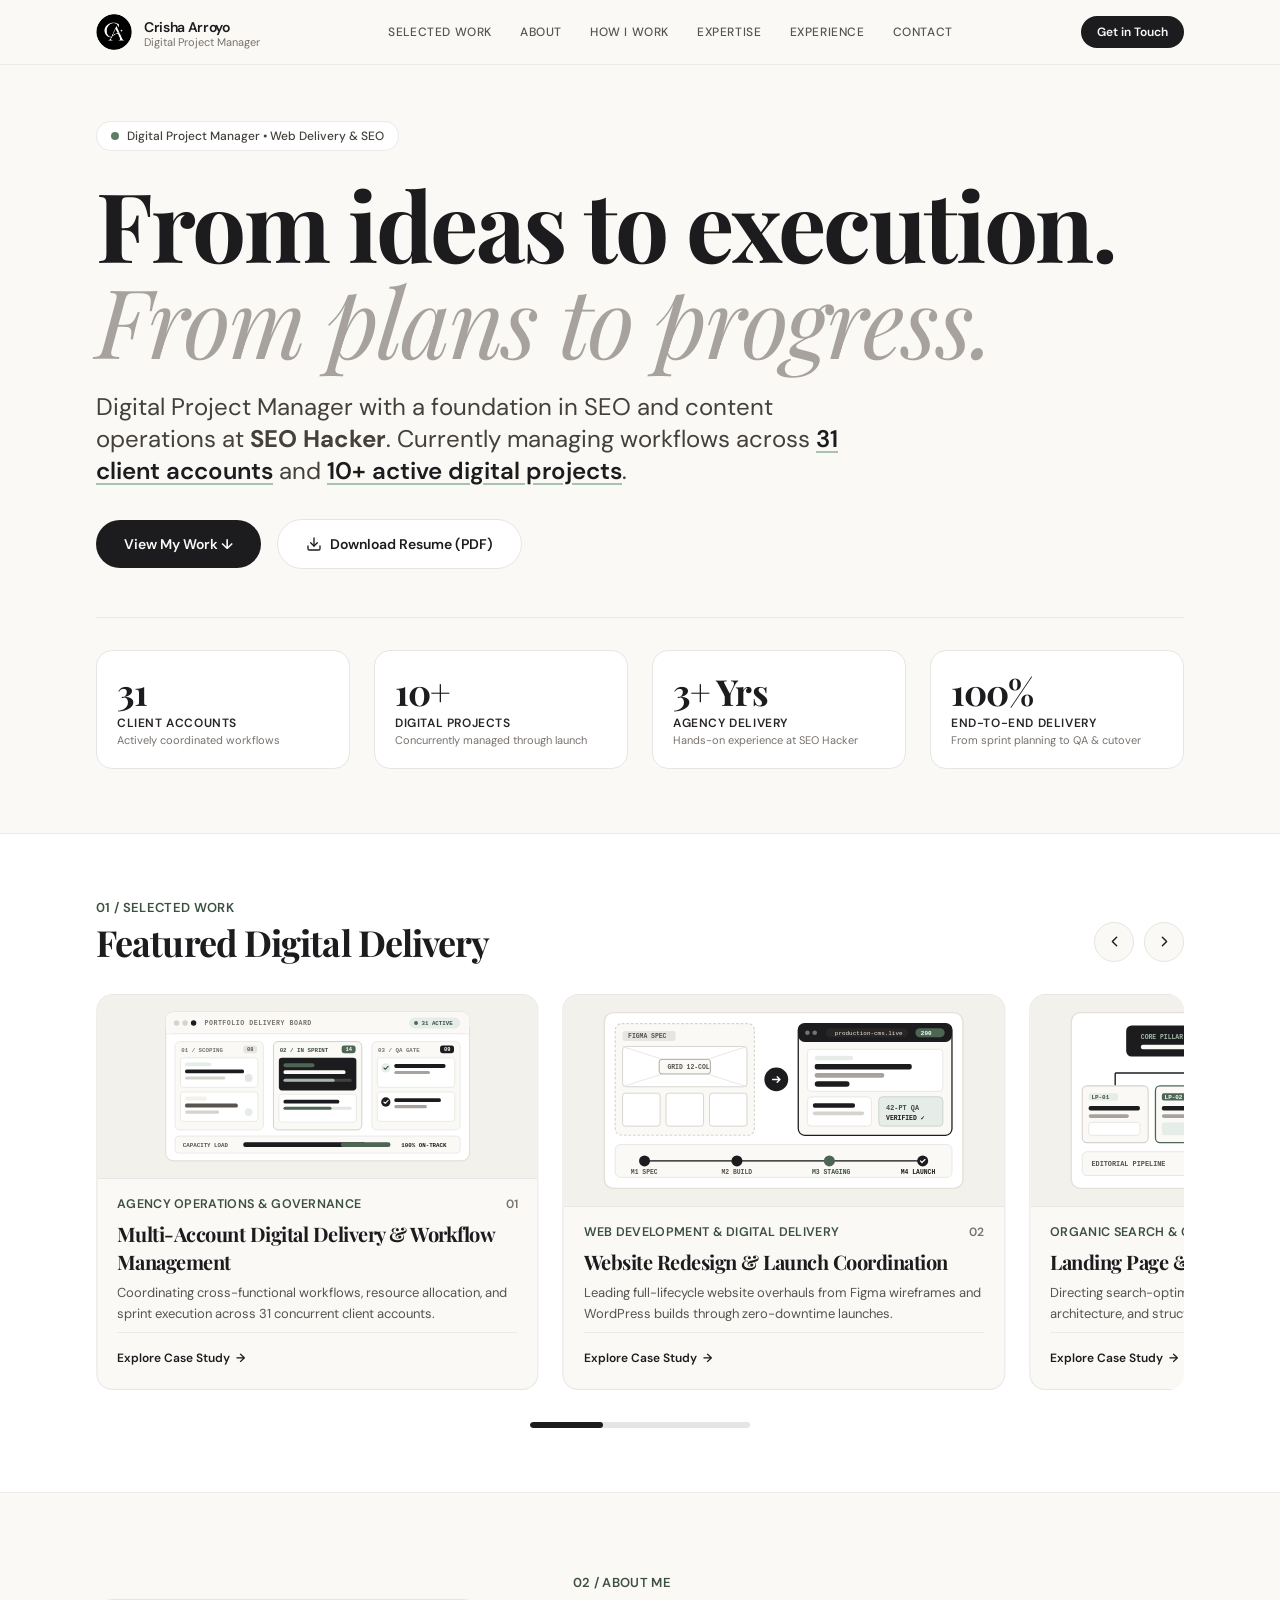
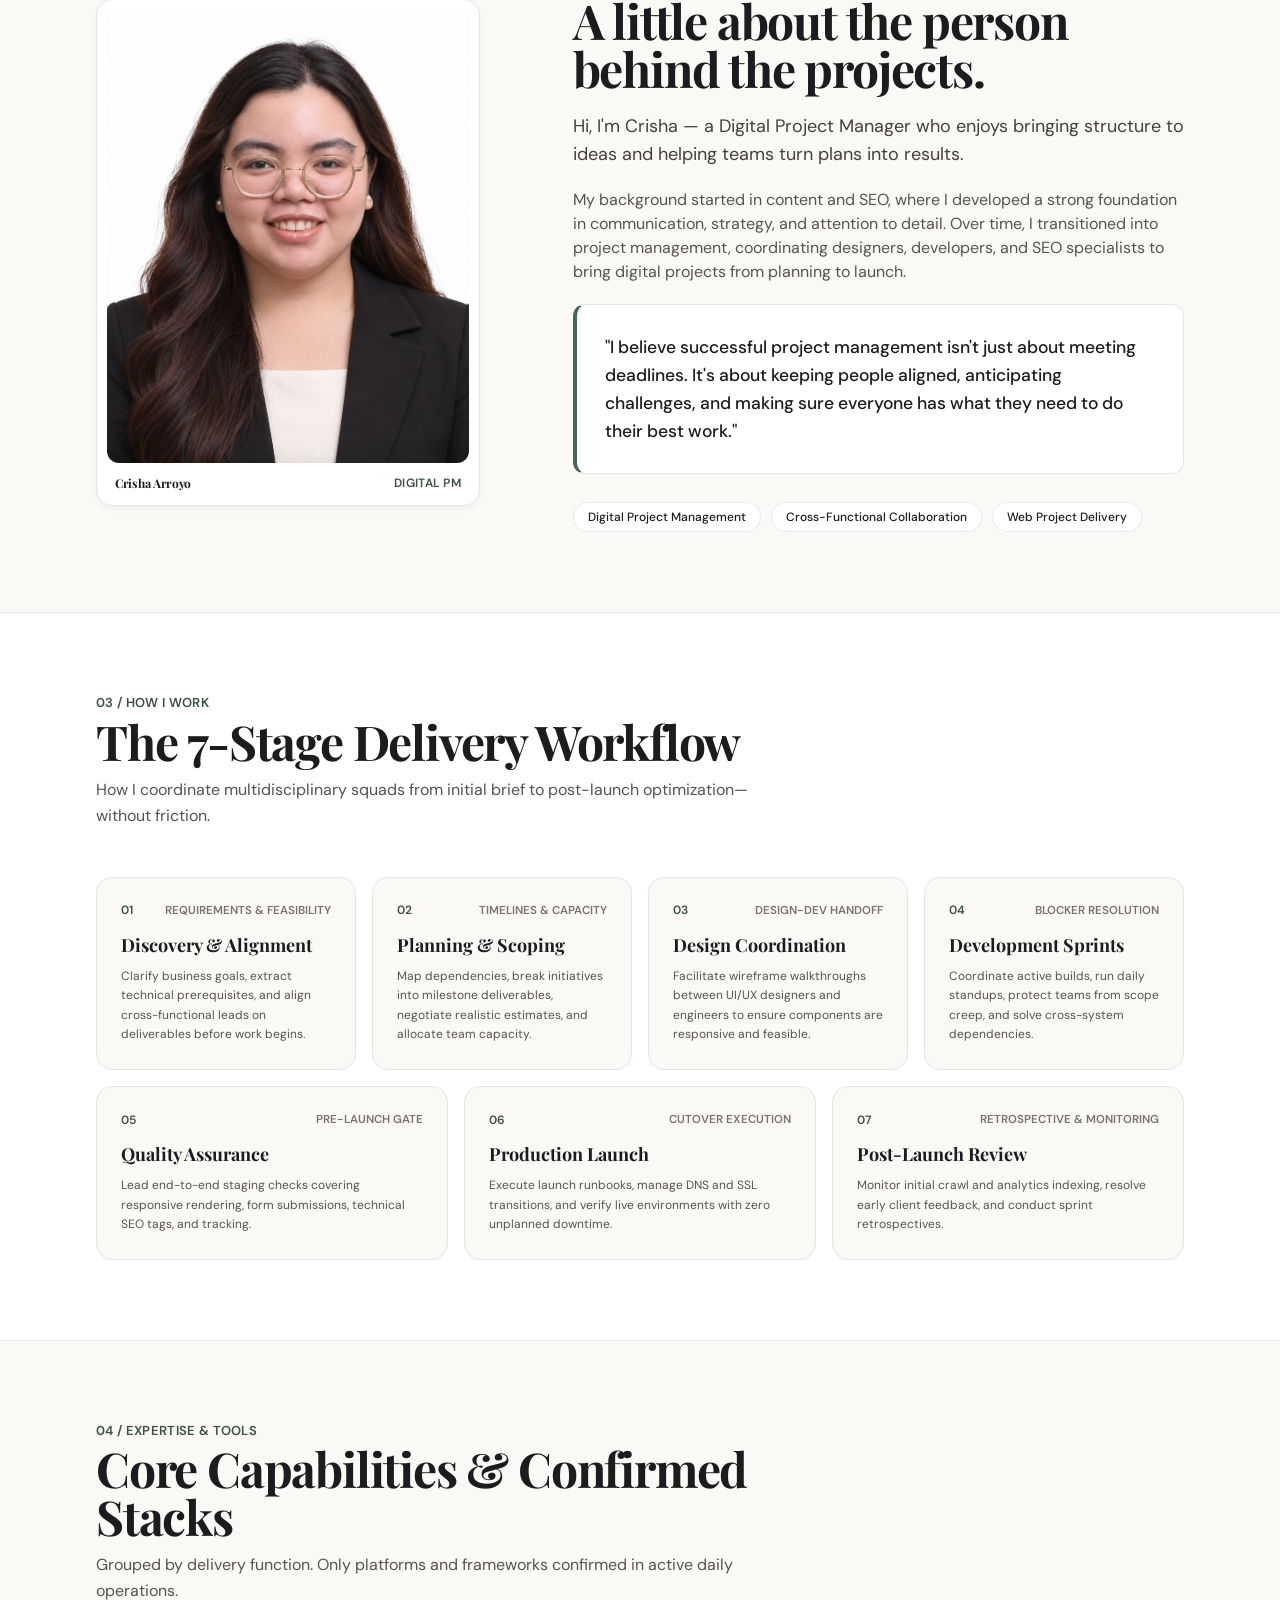
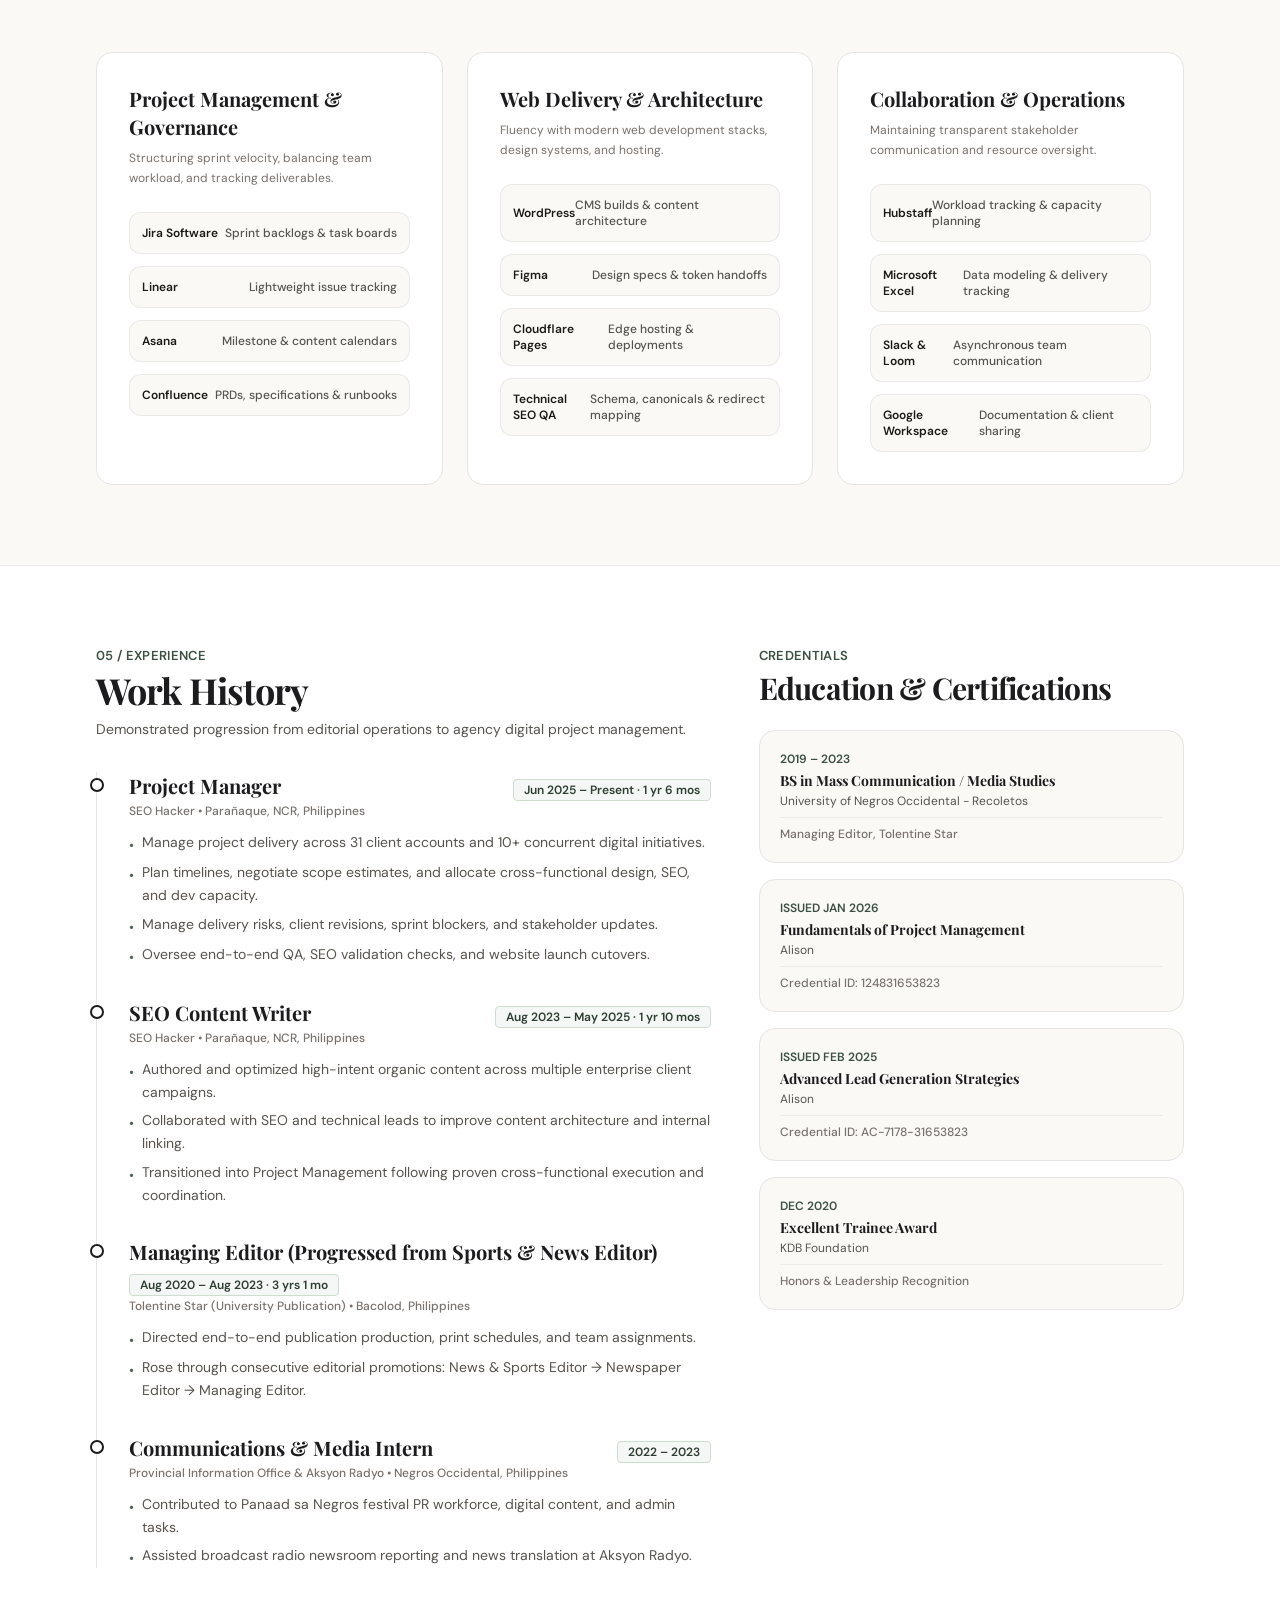
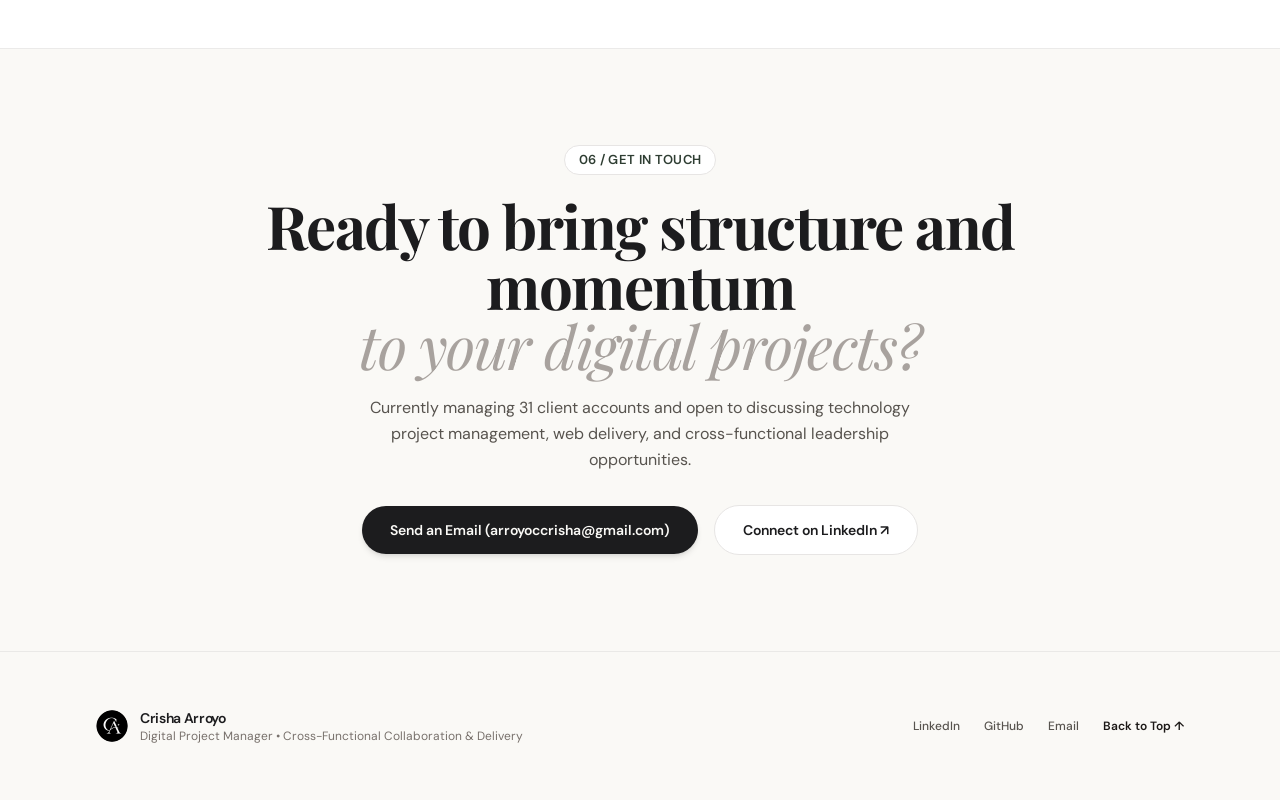
==== index.html @ 94a48ed8 "Improve typography readability in quotes, callouts, and section labels" ====
<!DOCTYPE html><html lang="en" class="scroll-smooth bg-[#FAF9F6] text-[#1C1C1E]"> <head><meta charset="UTF-8"><meta name="viewport" content="width=device-width, initial-scale=1.0"><link rel="icon" type="image/png" href="/logo.png"><title>Crisha Arroyo | Project Manager Portfolio</title><meta name="description" content="Explore Crisha Arroyo's portfolio featuring project management, digital operations, and cross-functional project delivery."><link rel="canonical" href="https://arroyocrisha.github.io/"><!-- Open Graph / Social Preview Meta --><meta property="og:type" content="website"><meta property="og:url" content="https://arroyocrisha.github.io/"><meta property="og:title" content="Crisha Arroyo | Project Manager Portfolio"><meta property="og:description" content="Project management, digital operations, and cross-functional project delivery."><meta name="image" property="og:image" content="https://arroyocrisha.github.io/og-preview.png"><meta property="og:image:secure_url" content="https://arroyocrisha.github.io/og-preview.png"><meta property="og:image:type" content="image/png"><meta property="og:image:width" content="1200"><meta property="og:image:height" content="630"><meta property="og:image:alt" content="Crisha Arroyo | Project Manager Portfolio"><meta property="og:site_name" content="Crisha Arroyo Portfolio"><meta name="author" content="Crisha Arroyo"><meta property="article:published_time" content="2026-11-19T00:00:00Z"><!-- Twitter / X Card Meta --><meta name="twitter:card" content="summary_large_image"><meta name="twitter:title" content="Crisha Arroyo | Project Manager Portfolio"><meta name="twitter:description" content="Project management, digital operations, and cross-functional project delivery."><meta name="twitter:image" content="https://arroyocrisha.github.io/og-preview.png"><!-- Google Fonts: Playfair Display + DM Sans --><link rel="preconnect" href="https://fonts.googleapis.com"><link rel="preconnect" href="https://fonts.gstatic.com" crossorigin><link href="https://fonts.googleapis.com/css2?family=DM+Sans:ital,opsz,wght@0,9..40,100..1000;1,9..40,100..1000&family=Playfair+Display:ital,wght@0,400..900;1,400..900&display=swap" rel="stylesheet"><!-- Schema.org JSON-LD --><script type="application/ld+json">{"@context":"https://schema.org","@type":"Person","name":"Crisha Arroyo","jobTitle":"Digital Project Manager","url":"https://arroyocrisha.github.io/","image":"https://arroyocrisha.github.io/og-preview.png","description":"Explore Crisha Arroyo's portfolio featuring project management, digital operations, and cross-functional project delivery.","knowsAbout":["Project Management","Digital Delivery","Web Development","Cross-Functional Collaboration","Technical Coordination","Agile & Scrum Methodology","Stakeholder Management"]}</script><link rel="stylesheet" href="/_astro/index.BNgCrXSQ.css"></head> <body class="min-h-screen flex flex-col font-sans bg-[#FAF9F6] text-[#1C1C1E] antialiased selection:bg-stone-900 selection:text-[#FAF9F6]"> <!-- Minimalist Navigation Bar --> <header class="sticky top-0 z-50 bg-[#FAF9F6]/90 backdrop-blur-md border-b border-stone-200/80 transition-all duration-300"> <div class="max-w-6xl mx-auto px-6 sm:px-8 h-16 flex items-center justify-between"> <a href="https://arroyo-crisha-portfolio.pages.dev/" class="group flex items-center gap-3"> <img src="/logo.png" alt="Crisha Arroyo" class="h-9 w-9 object-contain rounded-full group-hover:scale-105 transition-transform duration-200"> <div class="flex flex-col"> <span class="text-sm font-semibold tracking-tight text-[#1C1C1E] group-hover:text-stone-600 transition-colors">
Crisha Arroyo
</span> <span class="text-[11px] text-stone-500 font-normal leading-none">
Digital Project Manager
</span> </div> </a> <nav class="hidden md:flex items-center gap-7 text-xs font-medium uppercase tracking-wider text-stone-600"> <a href="/#work" class="hover:text-[#1C1C1E] transition-colors">Selected Work</a> <a href="/#about" class="hover:text-[#1C1C1E] transition-colors">About</a> <a href="/#process" class="hover:text-[#1C1C1E] transition-colors">How I Work</a> <a href="/#expertise" class="hover:text-[#1C1C1E] transition-colors">Expertise</a> <a href="/#experience" class="hover:text-[#1C1C1E] transition-colors">Experience</a> <a href="/#contact" class="hover:text-[#1C1C1E] transition-colors">Contact</a> </nav> <div> <a href="https://mail.google.com/mail/?view=cm&fs=1&to=arroyoccrisha@gmail.com&su=Project%20Management%20Inquiry" data-email-prompt class="inline-flex items-center text-xs font-semibold px-4 py-2 rounded-full bg-[#1C1C1E] text-[#FAF9F6] hover:bg-stone-800 hover:-translate-y-0.5 active:translate-y-0 transition-all duration-200 shadow-xs cursor-pointer">
Get in Touch
</a> </div> </div> </header> <!-- Main Content Slot --> <main class="flex-grow">   <section id="top" class="pt-8 sm:pt-14 pb-12 sm:pb-16 border-b border-stone-200/80 bg-canvas"> <div class="max-w-6xl mx-auto px-6 sm:px-8"> <!-- Status Badge with Sage Accent --> <div class="inline-flex items-center gap-2 px-3.5 py-1.5 rounded-full bg-white border border-stone-200/80 shadow-2xs text-stone-700 text-xs font-medium mb-6"> <span class="w-2 h-2 rounded-full bg-sage-500 animate-pulse"></span>
Digital Project Manager • Web Delivery & SEO
</div> <!-- Preserved Editorial Headline (Playfair Display) --> <div> <h1 class="font-serif text-4xl sm:text-6xl md:text-7xl lg:text-8xl font-bold text-[#1C1C1E] tracking-tight leading-[1.06]">
From ideas to execution.<br> <span class="text-stone-400 italic font-normal">From plans to progress.</span> </h1> </div> <!-- Streamlined Supporting Statement (No Repetition) --> <p class="mt-6 text-lg sm:text-2xl text-stone-700 max-w-3xl font-normal leading-relaxed">
Digital Project Manager with a foundation in SEO and content operations at <strong>SEO Hacker</strong>. Currently managing workflows across <span class="text-[#1C1C1E] font-semibold underline decoration-sage-300 underline-offset-4">31 client accounts</span> and <span class="text-[#1C1C1E] font-semibold underline decoration-sage-300 underline-offset-4">10+ active digital projects</span>.
</p> <!-- Two Required CTAs --> <div class="mt-8 flex flex-wrap items-center gap-4"> <a href="#work" class="inline-flex items-center gap-2 px-7 py-3.5 rounded-full bg-[#1C1C1E] text-[#FAF9F6] font-semibold text-sm hover:bg-stone-800 hover:-translate-y-0.5 active:translate-y-0 transition-all duration-200 shadow-xs">
View My Work ↓
</a> <a href="/Crisha_Arroyo_Resume.pdf" download="Crisha_Arroyo_Resume.pdf" class="inline-flex items-center gap-2 px-7 py-3.5 rounded-full bg-white text-[#1C1C1E] border border-stone-200 font-semibold text-sm hover:bg-stone-50 hover:border-stone-300 hover:-translate-y-0.5 active:translate-y-0 transition-all duration-200 shadow-xs"> <svg xmlns="http://www.w3.org/2000/svg" width="16" height="16" viewBox="0 0 24 24" fill="none" stroke="currentColor" stroke-width="2" stroke-linecap="round" stroke-linejoin="round" aria-hidden="true" class="w-4 h-4 shrink-0"> <path d="M21 15v4a2 2 0 0 1-2 2H5a2 2 0 0 1-2-2v-4"></path> <polyline points="7 10 12 15 17 10"></polyline> <line x1="12" y1="15" x2="12" y2="3"></line> </svg> <span>Download Resume (PDF)</span> </a> </div> <!-- Quick Metrics Strip --> <div id="hero-metrics-strip" class="mt-12 pt-8 border-t border-stone-200/80 grid grid-cols-2 md:grid-cols-4 gap-4 sm:gap-6"> <div class="p-5 rounded-2xl bg-white border border-stone-200 shadow-2xs hover:border-stone-300 hover:shadow-xs transition-all duration-200"> <div class="font-serif text-3xl sm:text-4xl font-bold text-[#1C1C1E] tracking-tight tabular-nums" aria-label="31 Client Accounts"> <span class="sr-only">31</span> <span aria-hidden="true" class="inline-grid tabular-nums"> <span class="invisible col-start-1 row-start-1 select-none pointer-events-none">31</span> <span class="col-start-1 row-start-1" data-countup-card data-target="31" data-stagger="0"><span data-countup-num>31</span></span> </span> </div> <div class="text-xs font-semibold text-stone-800 mt-1 uppercase tracking-wider">Client Accounts</div> <div class="text-[11px] text-stone-500 mt-0.5 leading-snug">Actively coordinated workflows</div> </div><div class="p-5 rounded-2xl bg-white border border-stone-200 shadow-2xs hover:border-stone-300 hover:shadow-xs transition-all duration-200"> <div class="font-serif text-3xl sm:text-4xl font-bold text-[#1C1C1E] tracking-tight tabular-nums" aria-label="10+ Digital Projects"> <span class="sr-only">10+</span> <span aria-hidden="true" class="inline-grid tabular-nums"> <span class="invisible col-start-1 row-start-1 select-none pointer-events-none">10+</span> <span class="col-start-1 row-start-1" data-countup-card data-target="10" data-stagger="120"><span data-countup-num>10</span>+</span> </span> </div> <div class="text-xs font-semibold text-stone-800 mt-1 uppercase tracking-wider">Digital Projects</div> <div class="text-[11px] text-stone-500 mt-0.5 leading-snug">Concurrently managed through launch</div> </div><div class="p-5 rounded-2xl bg-white border border-stone-200 shadow-2xs hover:border-stone-300 hover:shadow-xs transition-all duration-200"> <div class="font-serif text-3xl sm:text-4xl font-bold text-[#1C1C1E] tracking-tight tabular-nums" aria-label="3+ Yrs Agency Delivery"> <span class="sr-only">3+ Yrs</span> <span aria-hidden="true" class="inline-grid tabular-nums"> <span class="invisible col-start-1 row-start-1 select-none pointer-events-none">3+ Yrs</span> <span class="col-start-1 row-start-1" data-countup-card data-target="3" data-stagger="240"><span data-countup-num>3</span>+ Yrs</span> </span> </div> <div class="text-xs font-semibold text-stone-800 mt-1 uppercase tracking-wider">Agency Delivery</div> <div class="text-[11px] text-stone-500 mt-0.5 leading-snug">Hands-on experience at SEO Hacker</div> </div><div class="p-5 rounded-2xl bg-white border border-stone-200 shadow-2xs hover:border-stone-300 hover:shadow-xs transition-all duration-200"> <div class="font-serif text-3xl sm:text-4xl font-bold text-[#1C1C1E] tracking-tight tabular-nums" aria-label="100% End-to-End Delivery"> <span class="sr-only">100%</span> <span aria-hidden="true" class="inline-grid tabular-nums"> <span class="invisible col-start-1 row-start-1 select-none pointer-events-none">100%</span> <span class="col-start-1 row-start-1" data-countup-card data-target="100" data-stagger="360"><span data-countup-num>100</span>%</span> </span> </div> <div class="text-xs font-semibold text-stone-800 mt-1 uppercase tracking-wider">End-to-End Delivery</div> <div class="text-[11px] text-stone-500 mt-0.5 leading-snug">From sprint planning to QA &amp; cutover</div> </div> </div> </div> </section>  <section id="work" class="py-12 sm:py-16 border-b border-stone-200/80 bg-white overflow-x-hidden"> <div class="max-w-6xl mx-auto px-6 sm:px-8"> <!-- Compact Section Header + Desktop Infinite Carousel Arrow Controls --> <div class="flex flex-col lg:flex-row lg:items-end justify-between gap-4 mb-8"> <div> <p class="font-sans text-[12.5px] sm:text-[13px] uppercase tracking-wide text-sage-700 font-semibold">01 / SELECTED WORK</p> <h2 class="font-serif text-3xl sm:text-4xl font-bold text-[#1C1C1E] tracking-tight mt-1">
Featured Digital Delivery
</h2> </div> <!-- Elegant Previous / Next Controls (Desktop 1024px+ Only, Infinite Loop) --> <div class="hidden lg:flex items-center gap-2.5 shrink-0" aria-label="Selected Work Carousel Controls"> <button type="button" id="work-carousel-prev" aria-label="Previous project" class="w-10 h-10 rounded-full bg-[#FAF9F6] border border-stone-200 text-[#1C1C1E] flex items-center justify-center hover:bg-[#1C1C1E] hover:text-[#FAF9F6] hover:border-[#1C1C1E] active:scale-95 transition-all duration-200 focus-visible:outline-2 focus-visible:outline-offset-2 focus-visible:outline-[#1C1C1E] shadow-2xs cursor-pointer"> <svg xmlns="http://www.w3.org/2000/svg" width="17" height="17" viewBox="0 0 24 24" fill="none" stroke="currentColor" stroke-width="2" stroke-linecap="round" stroke-linejoin="round" aria-hidden="true"> <path d="m15 18-6-6 6-6"></path> </svg> </button> <button type="button" id="work-carousel-next" aria-label="Next project" class="w-10 h-10 rounded-full bg-[#FAF9F6] border border-stone-200 text-[#1C1C1E] flex items-center justify-center hover:bg-[#1C1C1E] hover:text-[#FAF9F6] hover:border-[#1C1C1E] active:scale-95 transition-all duration-200 focus-visible:outline-2 focus-visible:outline-offset-2 focus-visible:outline-[#1C1C1E] shadow-2xs cursor-pointer"> <svg xmlns="http://www.w3.org/2000/svg" width="17" height="17" viewBox="0 0 24 24" fill="none" stroke="currentColor" stroke-width="2" stroke-linecap="round" stroke-linejoin="round" aria-hidden="true"> <path d="m9 18 6-6-6-6"></path> </svg> </button> </div> </div> <!-- Carousel Viewport:
           - Desktop (1024px+): Overflow-hidden viewport containing infinite horizontal track (~2.35 cards visible)
           - Tablet (640px–1023px): 2-column responsive CSS Grid
           - Mobile (<640px): 1-column vertical stack --> <div id="work-carousel-viewport" role="region" aria-label="Selected Work Projects Carousel" tabindex="0" class="lg:overflow-hidden rounded-2xl focus-visible:outline-2 focus-visible:outline-offset-4 focus-visible:outline-stone-400"> <div id="work-carousel-track" class="grid grid-cols-1 sm:grid-cols-2 gap-6 lg:flex lg:gap-6 items-stretch lg:cursor-grab lg:active:cursor-grabbing lg:select-none will-change-transform"> <article data-work-card data-card-index="0" data-project-title="Multi-Account Digital Delivery &#38; Workflow Management" class="h-full lg:h-[396px] flex flex-col justify-between rounded-2xl bg-[#FAF9F6] border border-stone-200/90 shadow-2xs hover:shadow-lg hover:border-stone-300 transition-shadow duration-300 group overflow-hidden lg:shrink-0"> <!-- Graphic Compartment (~58% of card area: 230px tall on desktop) --> <a href="/work/multi-account-delivery" tabindex="-1" aria-hidden="true" class="block relative h-[215px] lg:h-[230px] w-full bg-[#F3F1EC] border-b border-stone-200/80 overflow-hidden p-3.5 flex items-center justify-center"> <div class="w-full h-full group-hover:scale-[1.03] group-hover:-translate-y-0.5 transition-transform duration-500 ease-out flex items-center justify-center"> <svg viewBox="0 0 400 200" class="w-full h-full" fill="none" xmlns="http://www.w3.org/2000/svg" role="img" aria-label="Multi-account workflow board illustration"> <!-- Outer App Window Frame --> <rect x="4" y="4" width="392" height="192" rx="10" fill="#FFFFFF" stroke="#E2E0D8" stroke-width="1.5"></rect> <!-- Window Top Bar --> <rect x="4" y="4" width="392" height="28" rx="10" fill="#FAF9F6"></rect> <line x1="4" y1="32" x2="396" y2="32" stroke="#E7E5E4" stroke-width="1"></line> <circle cx="18" cy="18" r="3.5" fill="#D6D3CD"></circle> <circle cx="29" cy="18" r="3.5" fill="#D6D3CD"></circle> <circle cx="40" cy="18" r="3.5" fill="#1C1C1E"></circle> <text x="54" y="21" fill="#78716C" font-family="monospace" font-size="8.5" font-weight="600" letter-spacing="0.08em">PORTFOLIO DELIVERY BOARD</text> <rect x="318" y="11" width="66" height="14" rx="7" fill="#E6EDE8"></rect> <circle cx="327" cy="18" r="2.5" fill="#4D6654"></circle> <text x="334" y="21" fill="#3B4F41" font-family="monospace" font-size="7.5" font-weight="700">31 ACTIVE</text> <!-- Column 1: Triage & Scoping --> <rect x="16" y="42" width="114" height="114" rx="6" fill="#FAF9F6" stroke="#E7E5E4" stroke-width="1"></rect> <text x="24" y="55" fill="#78716C" font-family="monospace" font-size="7.5" font-weight="700">01 / SCOPING</text> <rect x="104" y="47" width="18" height="10" rx="3" fill="#E7E5E4"></rect> <text x="109" y="54.5" fill="#57534E" font-family="monospace" font-size="7" font-weight="700">08</text> <rect x="23" y="63" width="100" height="38" rx="4" fill="#FFFFFF" stroke="#E5E4DF" stroke-width="1"></rect> <rect x="29" y="69" width="34" height="5" rx="2.5" fill="#E6EDE8"></rect> <rect x="29" y="78" width="76" height="5" rx="2" fill="#1C1C1E"></rect> <rect x="29" y="87" width="52" height="4" rx="2" fill="#D6D3CD"></rect> <circle cx="111" cy="89" r="5" fill="#E7E5E4"></circle> <rect x="23" y="107" width="100" height="38" rx="4" fill="#FFFFFF" stroke="#E5E4DF" stroke-width="1"></rect> <rect x="29" y="113" width="28" height="5" rx="2.5" fill="#F3F1EC"></rect> <rect x="29" y="122" width="68" height="5" rx="2" fill="#57534E"></rect> <rect x="29" y="131" width="44" height="4" rx="2" fill="#D6D3CD"></rect> <circle cx="111" cy="133" r="5" fill="#E6EDE8"></circle> <!-- Column 2: Active Sprints (Highlighted Charcoal/Sage) --> <rect x="143" y="42" width="114" height="114" rx="6" fill="#FAF9F6" stroke="#C7D3CA" stroke-width="1.2"></rect> <text x="151" y="55" fill="#3B4F41" font-family="monospace" font-size="7.5" font-weight="700">02 / IN SPRINT</text> <rect x="231" y="47" width="18" height="10" rx="3" fill="#4D6654"></rect> <text x="236" y="54.5" fill="#FFFFFF" font-family="monospace" font-size="7" font-weight="700">14</text> <rect x="150" y="63" width="100" height="42" rx="4" fill="#1C1C1E"></rect> <rect x="156" y="70" width="40" height="5" rx="2.5" fill="#4D6654"></rect> <rect x="156" y="79" width="80" height="5" rx="2" fill="#FAF9F6"></rect> <rect x="156" y="90" width="88" height="4" rx="2" fill="#44403C"></rect> <rect x="156" y="90" width="66" height="4" rx="2" fill="#A3B8A8"></rect> <rect x="150" y="110" width="100" height="36" rx="4" fill="#FFFFFF" stroke="#E5E4DF" stroke-width="1"></rect> <rect x="156" y="117" width="72" height="5" rx="2" fill="#1C1C1E"></rect> <rect x="156" y="126" width="88" height="4" rx="2" fill="#E7E5E4"></rect> <rect x="156" y="126" width="62" height="4" rx="2" fill="#4D6654"></rect> <!-- Column 3: QA & Delivery Gate --> <rect x="270" y="42" width="114" height="114" rx="6" fill="#FAF9F6" stroke="#E7E5E4" stroke-width="1"></rect> <text x="278" y="55" fill="#78716C" font-family="monospace" font-size="7.5" font-weight="700">03 / QA GATE</text> <rect x="358" y="47" width="18" height="10" rx="3" fill="#1C1C1E"></rect> <text x="363" y="54.5" fill="#FFFFFF" font-family="monospace" font-size="7" font-weight="700">09</text> <rect x="277" y="63" width="100" height="38" rx="4" fill="#FFFFFF" stroke="#E5E4DF" stroke-width="1"></rect> <circle cx="288" cy="76" r="6" fill="#E6EDE8"></circle> <path d="M285.5 76L287.3 77.8L291 74" stroke="#3B4F41" stroke-width="1.4" stroke-linecap="round" stroke-linejoin="round"></path> <rect x="299" y="71" width="66" height="5" rx="2" fill="#1C1C1E"></rect> <rect x="299" y="80" width="46" height="4" rx="2" fill="#A8A29E"></rect> <rect x="277" y="107" width="100" height="38" rx="4" fill="#FFFFFF" stroke="#E5E4DF" stroke-width="1"></rect> <circle cx="288" cy="120" r="6" fill="#1C1C1E"></circle> <path d="M285.5 120L287.3 121.8L291 118" stroke="#FAF9F6" stroke-width="1.4" stroke-linecap="round" stroke-linejoin="round"></path> <rect x="299" y="115" width="60" height="5" rx="2" fill="#1C1C1E"></rect> <rect x="299" y="124" width="42" height="4" rx="2" fill="#A8A29E"></rect> <!-- Bottom Resource Allocation Strip --> <rect x="16" y="164" width="368" height="22" rx="5" fill="#FAF9F6" stroke="#E7E5E4" stroke-width="1"></rect> <text x="26" y="178" fill="#57534E" font-family="monospace" font-size="7.5" font-weight="700">CAPACITY LOAD</text> <rect x="104" y="172" width="190" height="6" rx="3" fill="#E7E5E4"></rect> <rect x="104" y="172" width="158" height="6" rx="3" fill="#1C1C1E"></rect> <rect x="230" y="172" width="64" height="6" rx="3" fill="#4D6654"></rect> <text x="308" y="178" fill="#1C1C1E" font-family="monospace" font-size="7.5" font-weight="700">100% ON-TRACK</text> </svg>   </div> </a> <!-- Compact Text Compartment (~42% of card area) --> <div class="p-5 pt-4 flex flex-col justify-between flex-grow"> <div class="space-y-1.5"> <!-- a. Project Category --> <div class="flex items-center justify-between gap-2"> <span class="font-sans text-[12px] sm:text-[12.5px] uppercase tracking-wide text-sage-700 font-semibold"> Agency Operations &amp; Governance </span> <span class="font-sans text-[12px] text-stone-500 font-semibold"> 01 </span> </div> <!-- b. Project Title --> <h3 class="font-serif text-lg sm:text-xl font-bold text-[#1C1C1E] group-hover:text-sage-700 transition-colors tracking-tight leading-snug line-clamp-2"> <a href="/work/multi-account-delivery" class="focus-visible:outline-none"> Multi-Account Digital Delivery &amp; Workflow Management </a> </h3> <!-- c. One Short Descriptive Sentence (13 words) --> <p class="text-stone-600 text-xs sm:text-[13px] leading-relaxed line-clamp-2"> Coordinating cross-functional workflows, resource allocation, and sprint execution across 31 concurrent client accounts. </p> </div> <!-- d. Explore Case Study Link with Arrow Icon --> <div class="pt-3 mt-2 border-t border-stone-200/70"> <a href="/work/multi-account-delivery" class="inline-flex items-center gap-1.5 text-xs font-semibold text-[#1C1C1E] group-hover:text-sage-700 transition-colors"> <span>Explore Case Study</span> <span class="inline-block group-hover:translate-x-1 transition-transform duration-300" aria-hidden="true">→</span> </a> </div> </div> </article><article data-work-card data-card-index="1" data-project-title="Website Redesign &#38; Launch Coordination" class="h-full lg:h-[396px] flex flex-col justify-between rounded-2xl bg-[#FAF9F6] border border-stone-200/90 shadow-2xs hover:shadow-lg hover:border-stone-300 transition-shadow duration-300 group overflow-hidden lg:shrink-0"> <!-- Graphic Compartment (~58% of card area: 230px tall on desktop) --> <a href="/work/website-redesign-launch" tabindex="-1" aria-hidden="true" class="block relative h-[215px] lg:h-[230px] w-full bg-[#F3F1EC] border-b border-stone-200/80 overflow-hidden p-3.5 flex items-center justify-center"> <div class="w-full h-full group-hover:scale-[1.03] group-hover:-translate-y-0.5 transition-transform duration-500 ease-out flex items-center justify-center">  <svg viewBox="0 0 400 200" class="w-full h-full" fill="none" xmlns="http://www.w3.org/2000/svg" role="img" aria-label="Website redesign wireframe to production launch illustration"> <!-- Background Canvas Card --> <rect x="4" y="4" width="392" height="192" rx="10" fill="#FFFFFF" stroke="#E2E0D8" stroke-width="1.5"></rect> <!-- Left Panel: Figma Wireframe Spec Blueprint --> <rect x="16" y="16" width="152" height="122" rx="7" fill="#FAF9F6" stroke="#D6D3CD" stroke-width="1.2" stroke-dasharray="3 2"></rect> <rect x="24" y="24" width="58" height="11" rx="3" fill="#E7E5E4"></rect> <text x="30" y="32" fill="#57534E" font-family="monospace" font-size="7" font-weight="700">FIGMA SPEC</text> <!-- Wireframe Hero Box --> <rect x="24" y="41" width="136" height="44" rx="4" fill="#FFFFFF" stroke="#D6D3CD" stroke-width="1"></rect> <line x1="24" y1="41" x2="160" y2="85" stroke="#E7E5E4" stroke-width="1"></line> <line x1="160" y1="41" x2="24" y2="85" stroke="#E7E5E4" stroke-width="1"></line> <rect x="64" y="55" width="56" height="16" rx="3" fill="#FAF9F6" stroke="#A8A29E" stroke-width="1"></rect> <text x="73" y="65.5" fill="#57534E" font-family="monospace" font-size="7" font-weight="700">GRID 12-COL</text> <!-- Wireframe 3-Col Cards --> <rect x="24" y="92" width="41" height="36" rx="3" fill="#FFFFFF" stroke="#D6D3CD" stroke-width="1"></rect> <rect x="71.5" y="92" width="41" height="36" rx="3" fill="#FFFFFF" stroke="#D6D3CD" stroke-width="1"></rect> <rect x="119" y="92" width="41" height="36" rx="3" fill="#FFFFFF" stroke="#D6D3CD" stroke-width="1"></rect> <!-- Center Handoff Connector Bridge --> <circle cx="192" cy="77" r="13" fill="#1C1C1E"></circle> <path d="M188 77H196M196 77L193 74M196 77L193 80" stroke="#FAF9F6" stroke-width="1.5" stroke-linecap="round" stroke-linejoin="round"></path> <!-- Right Panel: Production WordPress Browser Build --> <rect x="216" y="16" width="168" height="122" rx="7" fill="#FAF9F6" stroke="#1C1C1E" stroke-width="1.4"></rect> <rect x="216" y="16" width="168" height="20" rx="7" fill="#1C1C1E"></rect> <circle cx="226" cy="26" r="2.5" fill="#78716C"></circle> <circle cx="234" cy="26" r="2.5" fill="#78716C"></circle> <rect x="246" y="21" width="90" height="10" rx="5" fill="#292524"></rect> <text x="256" y="28.5" fill="#E7E5E4" font-family="monospace" font-size="6.5">production-cms.live</text> <rect x="344" y="21" width="32" height="10" rx="5" fill="#4D6654"></rect> <text x="350" y="28.5" fill="#FFFFFF" font-family="monospace" font-size="6.5" font-weight="700">200</text> <!-- Live Production Content Inside Mockup --> <rect x="226" y="44" width="148" height="46" rx="4" fill="#FFFFFF" stroke="#E7E5E4" stroke-width="1"></rect> <rect x="234" y="51" width="42" height="5" rx="2.5" fill="#E6EDE8"></rect> <rect x="234" y="60" width="106" height="6" rx="2" fill="#1C1C1E"></rect> <rect x="234" y="70" width="76" height="5" rx="2" fill="#A8A29E"></rect> <rect x="234" y="79" width="38" height="6" rx="3" fill="#1C1C1E"></rect> <rect x="226" y="96" width="70" height="32" rx="4" fill="#FFFFFF" stroke="#E7E5E4" stroke-width="1"></rect> <rect x="232" y="103" width="46" height="5" rx="2" fill="#1C1C1E"></rect> <rect x="232" y="112" width="56" height="4" rx="2" fill="#D6D3CD"></rect> <rect x="304" y="96" width="70" height="32" rx="4" fill="#E6EDE8" stroke="#C7D3CA" stroke-width="1"></rect> <text x="312" y="110" fill="#3B4F41" font-family="monospace" font-size="7.5" font-weight="700">42-PT QA</text> <text x="312" y="121" fill="#1C1C1E" font-family="monospace" font-size="7" font-weight="700">VERIFIED ✓</text> <!-- Bottom 4-Stage Launch Milestone Track --> <rect x="16" y="148" width="368" height="36" rx="6" fill="#FAF9F6" stroke="#E7E5E4" stroke-width="1"></rect> <line x1="48" y1="166" x2="352" y2="166" stroke="#D6D3CD" stroke-width="1.5"></line> <line x1="48" y1="166" x2="352" y2="166" stroke="#1C1C1E" stroke-width="1.5"></line> <circle cx="48" cy="166" r="6" fill="#1C1C1E"></circle> <text x="33" y="180" fill="#57534E" font-family="monospace" font-size="7" font-weight="700">M1 SPEC</text> <circle cx="149" cy="166" r="6" fill="#1C1C1E"></circle> <text x="132" y="180" fill="#57534E" font-family="monospace" font-size="7" font-weight="700">M2 BUILD</text> <circle cx="250" cy="166" r="6" fill="#4D6654"></circle> <text x="231" y="180" fill="#3B4F41" font-family="monospace" font-size="7" font-weight="700">M3 STAGING</text> <circle cx="352" cy="166" r="6" fill="#1C1C1E"></circle> <path d="M349.5 166L351.2 167.8L354.5 164.5" stroke="#FFFFFF" stroke-width="1.3" stroke-linecap="round" stroke-linejoin="round"></path> <text x="328" y="180" fill="#1C1C1E" font-family="monospace" font-size="7" font-weight="700">M4 LAUNCH</text> </svg>  </div> </a> <!-- Compact Text Compartment (~42% of card area) --> <div class="p-5 pt-4 flex flex-col justify-between flex-grow"> <div class="space-y-1.5"> <!-- a. Project Category --> <div class="flex items-center justify-between gap-2"> <span class="font-sans text-[12px] sm:text-[12.5px] uppercase tracking-wide text-sage-700 font-semibold"> Web Development &amp; Digital Delivery </span> <span class="font-sans text-[12px] text-stone-500 font-semibold"> 02 </span> </div> <!-- b. Project Title --> <h3 class="font-serif text-lg sm:text-xl font-bold text-[#1C1C1E] group-hover:text-sage-700 transition-colors tracking-tight leading-snug line-clamp-2"> <a href="/work/website-redesign-launch" class="focus-visible:outline-none"> Website Redesign &amp; Launch Coordination </a> </h3> <!-- c. One Short Descriptive Sentence (13 words) --> <p class="text-stone-600 text-xs sm:text-[13px] leading-relaxed line-clamp-2"> Leading full-lifecycle website overhauls from Figma wireframes and WordPress builds through zero-downtime launches. </p> </div> <!-- d. Explore Case Study Link with Arrow Icon --> <div class="pt-3 mt-2 border-t border-stone-200/70"> <a href="/work/website-redesign-launch" class="inline-flex items-center gap-1.5 text-xs font-semibold text-[#1C1C1E] group-hover:text-sage-700 transition-colors"> <span>Explore Case Study</span> <span class="inline-block group-hover:translate-x-1 transition-transform duration-300" aria-hidden="true">→</span> </a> </div> </div> </article><article data-work-card data-card-index="2" data-project-title="Landing Page &#38; SEO Project Delivery" class="h-full lg:h-[396px] flex flex-col justify-between rounded-2xl bg-[#FAF9F6] border border-stone-200/90 shadow-2xs hover:shadow-lg hover:border-stone-300 transition-shadow duration-300 group overflow-hidden lg:shrink-0"> <!-- Graphic Compartment (~58% of card area: 230px tall on desktop) --> <a href="/work/landing-page-seo-delivery" tabindex="-1" aria-hidden="true" class="block relative h-[215px] lg:h-[230px] w-full bg-[#F3F1EC] border-b border-stone-200/80 overflow-hidden p-3.5 flex items-center justify-center"> <div class="w-full h-full group-hover:scale-[1.03] group-hover:-translate-y-0.5 transition-transform duration-500 ease-out flex items-center justify-center">   <svg viewBox="0 0 400 200" class="w-full h-full" fill="none" xmlns="http://www.w3.org/2000/svg" role="img" aria-label="Landing page content hierarchy and technical SEO schema architecture"> <!-- Outer Card Frame --> <rect x="4" y="4" width="392" height="192" rx="10" fill="#FFFFFF" stroke="#E2E0D8" stroke-width="1.5"></rect> <!-- Left: Content Architecture Tree (Hub -> 3 Landing Pages) --> <!-- Root Pillar Node --> <rect x="64" y="18" width="136" height="34" rx="6" fill="#1C1C1E"></rect> <text x="80" y="33" fill="#A3B8A8" font-family="monospace" font-size="7" font-weight="700">CORE PILLAR HUB</text> <rect x="80" y="39" width="96" height="5" rx="2.5" fill="#FAF9F6"></rect> <!-- Orthogonal Tree Connectors --> <line x1="132" y1="52" x2="132" y2="70" stroke="#1C1C1E" stroke-width="1.5"></line> <line x1="52" y1="70" x2="212" y2="70" stroke="#1C1C1E" stroke-width="1.5"></line> <line x1="52" y1="70" x2="52" y2="84" stroke="#1C1C1E" stroke-width="1.5"></line> <line x1="132" y1="70" x2="132" y2="84" stroke="#1C1C1E" stroke-width="1.5"></line> <line x1="212" y1="70" x2="212" y2="84" stroke="#1C1C1E" stroke-width="1.5"></line> <!-- Child Landing Page Node 1 --> <rect x="16" y="84" width="72" height="62" rx="5" fill="#FAF9F6" stroke="#D6D3CD" stroke-width="1.2"></rect> <rect x="23" y="92" width="32" height="8" rx="2" fill="#E6EDE8"></rect> <text x="26" y="98.5" fill="#3B4F41" font-family="monospace" font-size="6.5" font-weight="700">LP-01</text> <rect x="23" y="106" width="56" height="5" rx="2" fill="#1C1C1E"></rect> <rect x="23" y="115" width="44" height="4" rx="2" fill="#A8A29E"></rect> <rect x="23" y="124" width="56" height="14" rx="3" fill="#FFFFFF" stroke="#E7E5E4" stroke-width="1"></rect> <!-- Child Landing Page Node 2 --> <rect x="96" y="84" width="72" height="62" rx="5" fill="#FAF9F6" stroke="#4D6654" stroke-width="1.4"></rect> <rect x="103" y="92" width="32" height="8" rx="2" fill="#4D6654"></rect> <text x="106" y="98.5" fill="#FFFFFF" font-family="monospace" font-size="6.5" font-weight="700">LP-02</text> <rect x="103" y="106" width="56" height="5" rx="2" fill="#1C1C1E"></rect> <rect x="103" y="115" width="44" height="4" rx="2" fill="#A8A29E"></rect> <rect x="103" y="124" width="56" height="14" rx="3" fill="#E6EDE8"></rect> <!-- Child Landing Page Node 3 --> <rect x="176" y="84" width="72" height="62" rx="5" fill="#FAF9F6" stroke="#D6D3CD" stroke-width="1.2"></rect> <rect x="183" y="92" width="32" height="8" rx="2" fill="#E6EDE8"></rect> <text x="186" y="98.5" fill="#3B4F41" font-family="monospace" font-size="6.5" font-weight="700">LP-03</text> <rect x="183" y="106" width="56" height="5" rx="2" fill="#1C1C1E"></rect> <rect x="183" y="115" width="44" height="4" rx="2" fill="#A8A29E"></rect> <rect x="183" y="124" width="56" height="14" rx="3" fill="#FFFFFF" stroke="#E7E5E4" stroke-width="1"></rect> <!-- Right Panel: Technical SEO & Schema QA Inspector --> <rect x="262" y="18" width="122" height="164" rx="7" fill="#FAF9F6" stroke="#E2E0D8" stroke-width="1.2"></rect> <text x="274" y="34" fill="#1C1C1E" font-family="monospace" font-size="8" font-weight="700">SEO &amp; SCHEMA QA</text> <line x1="262" y1="41" x2="384" y2="41" stroke="#E7E5E4" stroke-width="1"></line> <rect x="272" y="50" width="102" height="24" rx="4" fill="#FFFFFF" stroke="#E5E4DF" stroke-width="1"></rect> <circle cx="283" cy="62" r="5" fill="#1C1C1E"></circle> <path d="M281 62L282.5 63.5L285.5 60.5" stroke="#FFFFFF" stroke-width="1.2" stroke-linecap="round"></path> <text x="293" y="65" fill="#1C1C1E" font-family="monospace" font-size="7.5" font-weight="700">H1–H3 Hierarchy</text> <rect x="272" y="80" width="102" height="24" rx="4" fill="#FFFFFF" stroke="#E5E4DF" stroke-width="1"></rect> <circle cx="283" cy="92" r="5" fill="#4D6654"></circle> <path d="M281 92L282.5 93.5L285.5 90.5" stroke="#FFFFFF" stroke-width="1.2" stroke-linecap="round"></path> <text x="293" y="95" fill="#1C1C1E" font-family="monospace" font-size="7.5" font-weight="700">JSON-LD Schema</text> <rect x="272" y="110" width="102" height="24" rx="4" fill="#FFFFFF" stroke="#E5E4DF" stroke-width="1"></rect> <circle cx="283" cy="122" r="5" fill="#1C1C1E"></circle> <path d="M281 122L282.5 123.5L285.5 120.5" stroke="#FFFFFF" stroke-width="1.2" stroke-linecap="round"></path> <text x="293" y="125" fill="#1C1C1E" font-family="monospace" font-size="7.5" font-weight="700">AEO / GEO Intent</text> <rect x="272" y="144" width="102" height="26" rx="5" fill="#1C1C1E"></rect> <text x="285" y="160" fill="#FAF9F6" font-family="monospace" font-size="7.5" font-weight="700">INDEX READY ✓</text> <!-- Bottom Editorial Delivery Bar under Tree --> <rect x="16" y="156" width="232" height="26" rx="5" fill="#FAF9F6" stroke="#E7E5E4" stroke-width="1"></rect> <text x="26" y="172" fill="#57534E" font-family="monospace" font-size="7.5" font-weight="700">EDITORIAL PIPELINE</text> <rect x="130" y="166" width="106" height="6" rx="3" fill="#E6EDE8"></rect> <rect x="130" y="166" width="92" height="6" rx="3" fill="#4D6654"></rect> </svg> </div> </a> <!-- Compact Text Compartment (~42% of card area) --> <div class="p-5 pt-4 flex flex-col justify-between flex-grow"> <div class="space-y-1.5"> <!-- a. Project Category --> <div class="flex items-center justify-between gap-2"> <span class="font-sans text-[12px] sm:text-[12.5px] uppercase tracking-wide text-sage-700 font-semibold"> Organic Search &amp; Content Operations </span> <span class="font-sans text-[12px] text-stone-500 font-semibold"> 03 </span> </div> <!-- b. Project Title --> <h3 class="font-serif text-lg sm:text-xl font-bold text-[#1C1C1E] group-hover:text-sage-700 transition-colors tracking-tight leading-snug line-clamp-2"> <a href="/work/landing-page-seo-delivery" class="focus-visible:outline-none"> Landing Page &amp; SEO Project Delivery </a> </h3> <!-- c. One Short Descriptive Sentence (13 words) --> <p class="text-stone-600 text-xs sm:text-[13px] leading-relaxed line-clamp-2"> Directing search-optimized landing page delivery, content architecture, and structured technical SEO quality assurance. </p> </div> <!-- d. Explore Case Study Link with Arrow Icon --> <div class="pt-3 mt-2 border-t border-stone-200/70"> <a href="/work/landing-page-seo-delivery" class="inline-flex items-center gap-1.5 text-xs font-semibold text-[#1C1C1E] group-hover:text-sage-700 transition-colors"> <span>Explore Case Study</span> <span class="inline-block group-hover:translate-x-1 transition-transform duration-300" aria-hidden="true">→</span> </a> </div> </div> </article> </div> </div> <!-- Centered Minimalist Draggable Progress Bar (Desktop 1024px+ Only, 220px wide) --> <div class="hidden lg:flex flex-col items-center justify-center mt-8"> <div id="work-scrollbar-track" role="slider" tabindex="0" aria-label="Project carousel position" aria-valuemin="1" aria-valuemax="3" aria-valuenow="1" aria-valuetext="Project 1 of 3: Multi-Account Digital Delivery &#38; Workflow Management" class="relative w-[220px] h-1.5 rounded-full bg-stone-200 overflow-hidden cursor-pointer select-none touch-none focus-visible:outline-2 focus-visible:outline-offset-4 focus-visible:outline-[#1C1C1E]"> <div id="work-scrollbar-thumb" class="absolute top-0 left-0 h-full rounded-full bg-[#1C1C1E] hover:bg-sage-700 transition-colors cursor-grab active:cursor-grabbing will-change-transform" style="width: 33.33%;"></div> <div id="work-scrollbar-thumb-wrap" aria-hidden="true" class="absolute top-0 left-0 h-full rounded-full bg-[#1C1C1E] pointer-events-none will-change-transform" style="width: 33.33%; transform: translate3d(-220px, 0, 0);"></div> </div> </div> </div> </section>  <section id="about" class="py-14 sm:py-20 border-b border-stone-200/80 bg-canvas"> <div class="max-w-6xl mx-auto px-6 sm:px-8"> <div class="grid md:grid-cols-12 gap-10 lg:gap-14 items-center"> <!-- Framed Portrait on Left (Natural Image Proportions) --> <div class="md:col-span-5 flex justify-center md:justify-start"> <div class="relative w-full max-w-sm"> <div class="absolute -inset-2 bg-stone-100 rounded-3xl -rotate-1 border border-stone-200/70 -z-10"></div> <div class="p-2 sm:p-2.5 bg-white rounded-2xl border border-stone-200 shadow-md shadow-stone-200/40"> <div class="overflow-hidden rounded-xl bg-stone-50"> <img src="/crisha-arroyo.jpg" alt="Crisha Arroyo - Digital Project Manager" class="w-full h-auto aspect-[4/5] object-cover object-top hover:scale-[1.02] transition-transform duration-500" loading="lazy"> </div> <div class="pt-3 pb-1 px-2 flex items-center justify-between text-xs"> <span class="font-serif font-bold text-[#1C1C1E] tracking-tight">Crisha Arroyo</span> <span class="font-sans text-[12px] text-sage-700 font-semibold uppercase tracking-wide">Digital PM</span> </div> </div> </div> </div> <!-- Editorial Content on Right --> <div class="md:col-span-7 space-y-5"> <div> <p class="font-sans text-[12.5px] sm:text-[13px] uppercase tracking-wide text-sage-700 font-semibold">02 / ABOUT ME</p> <h2 class="font-serif text-3xl sm:text-4xl lg:text-5xl font-bold text-[#1C1C1E] tracking-tight leading-tight mt-1">
A little about the person behind the projects.
</h2> </div> <p class="text-base sm:text-lg text-stone-700 leading-relaxed font-normal">
Hi, I'm Crisha — a Digital Project Manager who enjoys bringing structure to ideas and helping teams turn plans into results.
</p> <p class="text-sm sm:text-base text-stone-600 leading-relaxed">
My background started in content and SEO, where I developed a strong foundation in communication, strategy, and attention to detail. Over time, I transitioned into project management, coordinating designers, developers, and SEO specialists to bring digital projects from planning to launch.
</p> <div class="p-6 sm:p-7 rounded-xl bg-white border border-stone-200 border-l-4 border-l-sage-600 shadow-2xs"> <p class="font-sans not-italic font-medium text-[15.5px] sm:text-[17.5px] text-[#1C1C1E] leading-[1.6]">
"I believe successful project management isn't just about meeting deadlines. It's about keeping people aligned, anticipating challenges, and making sure everyone has what they need to do their best work."
</p> </div> <!-- Three Subtle Expertise Tags --> <div class="pt-2 flex flex-wrap gap-2.5"> <span class="px-3.5 py-1.5 rounded-full bg-white text-[#1C1C1E] text-xs font-medium border border-stone-200/80 shadow-2xs hover:border-sage-400 transition-colors">
Digital Project Management
</span> <span class="px-3.5 py-1.5 rounded-full bg-white text-[#1C1C1E] text-xs font-medium border border-stone-200/80 shadow-2xs hover:border-sage-400 transition-colors">
Cross-Functional Collaboration
</span> <span class="px-3.5 py-1.5 rounded-full bg-white text-[#1C1C1E] text-xs font-medium border border-stone-200/80 shadow-2xs hover:border-sage-400 transition-colors">
Web Project Delivery
</span> </div> </div> </div> </div> </section>  <section id="process" class="py-14 sm:py-20 border-b border-stone-200/80 bg-white"> <div class="max-w-6xl mx-auto px-6 sm:px-8"> <div class="max-w-2xl mb-12"> <p class="font-sans text-[12.5px] sm:text-[13px] uppercase tracking-wide text-sage-700 font-semibold">03 / HOW I WORK</p> <h2 class="font-serif text-3xl sm:text-5xl font-bold text-[#1C1C1E] tracking-tight mt-1">
The 7-Stage Delivery Workflow
</h2> <p class="mt-3 text-stone-600 text-base leading-relaxed">
How I coordinate multidisciplinary squads from initial brief to post-launch optimization—without friction.
</p> </div> <!-- 7-Stage Horizontal / Grid Stepper --> <div class="grid sm:grid-cols-2 lg:grid-cols-4 gap-4"> <div class="p-6 rounded-2xl bg-[#FAF9F6] border border-stone-200 hover:border-stone-400 hover:shadow-xs transition-all duration-200 flex flex-col justify-between"> <div> <div class="flex items-center justify-between mb-3"> <span class="font-sans text-xs font-semibold text-sage-700">01</span> <span class="font-sans text-[11.5px] font-semibold text-stone-500 uppercase tracking-normal">Requirements &amp; Feasibility</span> </div> <h4 class="font-serif text-lg font-bold text-[#1C1C1E] mb-2">Discovery &amp; Alignment</h4> <p class="text-xs text-stone-600 leading-relaxed">Clarify business goals, extract technical prerequisites, and align cross-functional leads on deliverables before work begins.</p> </div> </div><div class="p-6 rounded-2xl bg-[#FAF9F6] border border-stone-200 hover:border-stone-400 hover:shadow-xs transition-all duration-200 flex flex-col justify-between"> <div> <div class="flex items-center justify-between mb-3"> <span class="font-sans text-xs font-semibold text-sage-700">02</span> <span class="font-sans text-[11.5px] font-semibold text-stone-500 uppercase tracking-normal">Timelines &amp; Capacity</span> </div> <h4 class="font-serif text-lg font-bold text-[#1C1C1E] mb-2">Planning &amp; Scoping</h4> <p class="text-xs text-stone-600 leading-relaxed">Map dependencies, break initiatives into milestone deliverables, negotiate realistic estimates, and allocate team capacity.</p> </div> </div><div class="p-6 rounded-2xl bg-[#FAF9F6] border border-stone-200 hover:border-stone-400 hover:shadow-xs transition-all duration-200 flex flex-col justify-between"> <div> <div class="flex items-center justify-between mb-3"> <span class="font-sans text-xs font-semibold text-sage-700">03</span> <span class="font-sans text-[11.5px] font-semibold text-stone-500 uppercase tracking-normal">Design-Dev Handoff</span> </div> <h4 class="font-serif text-lg font-bold text-[#1C1C1E] mb-2">Design Coordination</h4> <p class="text-xs text-stone-600 leading-relaxed">Facilitate wireframe walkthroughs between UI/UX designers and engineers to ensure components are responsive and feasible.</p> </div> </div><div class="p-6 rounded-2xl bg-[#FAF9F6] border border-stone-200 hover:border-stone-400 hover:shadow-xs transition-all duration-200 flex flex-col justify-between"> <div> <div class="flex items-center justify-between mb-3"> <span class="font-sans text-xs font-semibold text-sage-700">04</span> <span class="font-sans text-[11.5px] font-semibold text-stone-500 uppercase tracking-normal">Blocker Resolution</span> </div> <h4 class="font-serif text-lg font-bold text-[#1C1C1E] mb-2">Development Sprints</h4> <p class="text-xs text-stone-600 leading-relaxed">Coordinate active builds, run daily standups, protect teams from scope creep, and solve cross-system dependencies.</p> </div> </div> </div> <div class="grid sm:grid-cols-3 gap-4 mt-4"> <div class="p-6 rounded-2xl bg-[#FAF9F6] border border-stone-200 hover:border-stone-400 hover:shadow-xs transition-all duration-200 flex flex-col justify-between"> <div> <div class="flex items-center justify-between mb-3"> <span class="font-sans text-xs font-semibold text-sage-700">05</span> <span class="font-sans text-[11.5px] font-semibold text-stone-500 uppercase tracking-normal">Pre-Launch Gate</span> </div> <h4 class="font-serif text-lg font-bold text-[#1C1C1E] mb-2">Quality Assurance</h4> <p class="text-xs text-stone-600 leading-relaxed">Lead end-to-end staging checks covering responsive rendering, form submissions, technical SEO tags, and tracking.</p> </div> </div><div class="p-6 rounded-2xl bg-[#FAF9F6] border border-stone-200 hover:border-stone-400 hover:shadow-xs transition-all duration-200 flex flex-col justify-between"> <div> <div class="flex items-center justify-between mb-3"> <span class="font-sans text-xs font-semibold text-sage-700">06</span> <span class="font-sans text-[11.5px] font-semibold text-stone-500 uppercase tracking-normal">Cutover Execution</span> </div> <h4 class="font-serif text-lg font-bold text-[#1C1C1E] mb-2">Production Launch</h4> <p class="text-xs text-stone-600 leading-relaxed">Execute launch runbooks, manage DNS and SSL transitions, and verify live environments with zero unplanned downtime.</p> </div> </div><div class="p-6 rounded-2xl bg-[#FAF9F6] border border-stone-200 hover:border-stone-400 hover:shadow-xs transition-all duration-200 flex flex-col justify-between"> <div> <div class="flex items-center justify-between mb-3"> <span class="font-sans text-xs font-semibold text-sage-700">07</span> <span class="font-sans text-[11.5px] font-semibold text-stone-500 uppercase tracking-normal">Retrospective &amp; Monitoring</span> </div> <h4 class="font-serif text-lg font-bold text-[#1C1C1E] mb-2">Post-Launch Review</h4> <p class="text-xs text-stone-600 leading-relaxed">Monitor initial crawl and analytics indexing, resolve early client feedback, and conduct sprint retrospectives.</p> </div> </div> </div> </div> </section>  <section id="expertise" class="py-14 sm:py-20 border-b border-stone-200/80 bg-canvas"> <div class="max-w-6xl mx-auto px-6 sm:px-8"> <div class="max-w-2xl mb-12"> <p class="font-sans text-[12.5px] sm:text-[13px] uppercase tracking-wide text-sage-700 font-semibold">04 / EXPERTISE & TOOLS</p> <h2 class="font-serif text-3xl sm:text-5xl font-bold text-[#1C1C1E] tracking-tight mt-1">
Core Capabilities & Confirmed Stacks
</h2> <p class="mt-3 text-stone-600 text-base leading-relaxed">
Grouped by delivery function. Only platforms and frameworks confirmed in active daily operations.
</p> </div> <div class="grid md:grid-cols-3 gap-6"> <div class="p-8 rounded-2xl bg-white border border-stone-200 shadow-2xs hover:border-stone-300 transition-all duration-200 flex flex-col justify-between"> <div> <h3 class="font-serif text-xl font-bold text-[#1C1C1E] mb-2">Project Management &amp; Governance</h3> <p class="text-xs text-stone-500 mb-6 leading-relaxed">Structuring sprint velocity, balancing team workload, and tracking deliverables.</p> <div class="space-y-3"> <div class="p-3 rounded-xl bg-[#FAF9F6] border border-stone-200/80 flex items-center justify-between text-xs"> <span class="font-semibold text-stone-900">Jira Software</span> <span class="text-xs text-stone-600 font-sans font-medium">Sprint backlogs &amp; task boards</span> </div><div class="p-3 rounded-xl bg-[#FAF9F6] border border-stone-200/80 flex items-center justify-between text-xs"> <span class="font-semibold text-stone-900">Linear</span> <span class="text-xs text-stone-600 font-sans font-medium">Lightweight issue tracking</span> </div><div class="p-3 rounded-xl bg-[#FAF9F6] border border-stone-200/80 flex items-center justify-between text-xs"> <span class="font-semibold text-stone-900">Asana</span> <span class="text-xs text-stone-600 font-sans font-medium">Milestone &amp; content calendars</span> </div><div class="p-3 rounded-xl bg-[#FAF9F6] border border-stone-200/80 flex items-center justify-between text-xs"> <span class="font-semibold text-stone-900">Confluence</span> <span class="text-xs text-stone-600 font-sans font-medium">PRDs, specifications &amp; runbooks</span> </div> </div> </div> </div><div class="p-8 rounded-2xl bg-white border border-stone-200 shadow-2xs hover:border-stone-300 transition-all duration-200 flex flex-col justify-between"> <div> <h3 class="font-serif text-xl font-bold text-[#1C1C1E] mb-2">Web Delivery &amp; Architecture</h3> <p class="text-xs text-stone-500 mb-6 leading-relaxed">Fluency with modern web development stacks, design systems, and hosting.</p> <div class="space-y-3"> <div class="p-3 rounded-xl bg-[#FAF9F6] border border-stone-200/80 flex items-center justify-between text-xs"> <span class="font-semibold text-stone-900">WordPress</span> <span class="text-xs text-stone-600 font-sans font-medium">CMS builds &amp; content architecture</span> </div><div class="p-3 rounded-xl bg-[#FAF9F6] border border-stone-200/80 flex items-center justify-between text-xs"> <span class="font-semibold text-stone-900">Figma</span> <span class="text-xs text-stone-600 font-sans font-medium">Design specs &amp; token handoffs</span> </div><div class="p-3 rounded-xl bg-[#FAF9F6] border border-stone-200/80 flex items-center justify-between text-xs"> <span class="font-semibold text-stone-900">Cloudflare Pages</span> <span class="text-xs text-stone-600 font-sans font-medium">Edge hosting &amp; deployments</span> </div><div class="p-3 rounded-xl bg-[#FAF9F6] border border-stone-200/80 flex items-center justify-between text-xs"> <span class="font-semibold text-stone-900">Technical SEO QA</span> <span class="text-xs text-stone-600 font-sans font-medium">Schema, canonicals &amp; redirect mapping</span> </div> </div> </div> </div><div class="p-8 rounded-2xl bg-white border border-stone-200 shadow-2xs hover:border-stone-300 transition-all duration-200 flex flex-col justify-between"> <div> <h3 class="font-serif text-xl font-bold text-[#1C1C1E] mb-2">Collaboration &amp; Operations</h3> <p class="text-xs text-stone-500 mb-6 leading-relaxed">Maintaining transparent stakeholder communication and resource oversight.</p> <div class="space-y-3"> <div class="p-3 rounded-xl bg-[#FAF9F6] border border-stone-200/80 flex items-center justify-between text-xs"> <span class="font-semibold text-stone-900">Hubstaff</span> <span class="text-xs text-stone-600 font-sans font-medium">Workload tracking &amp; capacity planning</span> </div><div class="p-3 rounded-xl bg-[#FAF9F6] border border-stone-200/80 flex items-center justify-between text-xs"> <span class="font-semibold text-stone-900">Microsoft Excel</span> <span class="text-xs text-stone-600 font-sans font-medium">Data modeling &amp; delivery tracking</span> </div><div class="p-3 rounded-xl bg-[#FAF9F6] border border-stone-200/80 flex items-center justify-between text-xs"> <span class="font-semibold text-stone-900">Slack &amp; Loom</span> <span class="text-xs text-stone-600 font-sans font-medium">Asynchronous team communication</span> </div><div class="p-3 rounded-xl bg-[#FAF9F6] border border-stone-200/80 flex items-center justify-between text-xs"> <span class="font-semibold text-stone-900">Google Workspace</span> <span class="text-xs text-stone-600 font-sans font-medium">Documentation &amp; client sharing</span> </div> </div> </div> </div> </div> </div> </section>  <section id="experience" class="py-14 sm:py-20 border-b border-stone-200/80 bg-white"> <div class="max-w-6xl mx-auto px-6 sm:px-8"> <div class="grid lg:grid-cols-12 gap-12 items-start"> <!-- Condensed Vertical Experience Timeline (8 Cols) --> <div class="lg:col-span-7 space-y-8"> <div> <p class="font-sans text-[12.5px] sm:text-[13px] uppercase tracking-wide text-sage-700 font-semibold">05 / EXPERIENCE</p> <h2 class="font-serif text-3xl sm:text-4xl font-bold text-[#1C1C1E] tracking-tight mt-1">
Work History
</h2> <p class="mt-2 text-stone-600 text-sm leading-relaxed">
Demonstrated progression from editorial operations to agency digital project management.
</p> </div> <div class="relative pl-6 sm:pl-8 border-l border-stone-200 space-y-8"> <div class="relative group"> <!-- Timeline Dot Indicator --> <div class="absolute -left-[31px] sm:-left-[39px] top-1.5 w-3.5 h-3.5 rounded-full bg-white border-2 border-[#1C1C1E] group-hover:bg-sage-600 transition-colors"></div> <div class="flex flex-wrap items-baseline justify-between gap-2"> <h3 class="font-serif text-xl font-bold text-[#1C1C1E]">Project Manager</h3> <span class="text-xs font-sans text-sage-800 bg-sage-50 px-2.5 py-0.5 rounded border border-sage-200 font-semibold">Jun 2025 – Present · 1 yr 6 mos</span> </div> <p class="text-xs font-medium text-stone-500 mt-0.5">SEO Hacker • Parañaque, NCR, Philippines</p> <ul class="mt-3 space-y-1.5 text-xs sm:text-sm text-stone-600"> <li class="flex items-start gap-2"> <span class="text-sage-600 mt-1 shrink-0">•</span> <span class="leading-relaxed">Manage project delivery across 31 client accounts and 10+ concurrent digital initiatives.</span> </li><li class="flex items-start gap-2"> <span class="text-sage-600 mt-1 shrink-0">•</span> <span class="leading-relaxed">Plan timelines, negotiate scope estimates, and allocate cross-functional design, SEO, and dev capacity.</span> </li><li class="flex items-start gap-2"> <span class="text-sage-600 mt-1 shrink-0">•</span> <span class="leading-relaxed">Manage delivery risks, client revisions, sprint blockers, and stakeholder updates.</span> </li><li class="flex items-start gap-2"> <span class="text-sage-600 mt-1 shrink-0">•</span> <span class="leading-relaxed">Oversee end-to-end QA, SEO validation checks, and website launch cutovers.</span> </li> </ul> </div><div class="relative group"> <!-- Timeline Dot Indicator --> <div class="absolute -left-[31px] sm:-left-[39px] top-1.5 w-3.5 h-3.5 rounded-full bg-white border-2 border-[#1C1C1E] group-hover:bg-sage-600 transition-colors"></div> <div class="flex flex-wrap items-baseline justify-between gap-2"> <h3 class="font-serif text-xl font-bold text-[#1C1C1E]">SEO Content Writer</h3> <span class="text-xs font-sans text-sage-800 bg-sage-50 px-2.5 py-0.5 rounded border border-sage-200 font-semibold">Aug 2023 – May 2025 · 1 yr 10 mos</span> </div> <p class="text-xs font-medium text-stone-500 mt-0.5">SEO Hacker • Parañaque, NCR, Philippines</p> <ul class="mt-3 space-y-1.5 text-xs sm:text-sm text-stone-600"> <li class="flex items-start gap-2"> <span class="text-sage-600 mt-1 shrink-0">•</span> <span class="leading-relaxed">Authored and optimized high-intent organic content across multiple enterprise client campaigns.</span> </li><li class="flex items-start gap-2"> <span class="text-sage-600 mt-1 shrink-0">•</span> <span class="leading-relaxed">Collaborated with SEO and technical leads to improve content architecture and internal linking.</span> </li><li class="flex items-start gap-2"> <span class="text-sage-600 mt-1 shrink-0">•</span> <span class="leading-relaxed">Transitioned into Project Management following proven cross-functional execution and coordination.</span> </li> </ul> </div><div class="relative group"> <!-- Timeline Dot Indicator --> <div class="absolute -left-[31px] sm:-left-[39px] top-1.5 w-3.5 h-3.5 rounded-full bg-white border-2 border-[#1C1C1E] group-hover:bg-sage-600 transition-colors"></div> <div class="flex flex-wrap items-baseline justify-between gap-2"> <h3 class="font-serif text-xl font-bold text-[#1C1C1E]">Managing Editor (Progressed from Sports &amp; News Editor)</h3> <span class="text-xs font-sans text-sage-800 bg-sage-50 px-2.5 py-0.5 rounded border border-sage-200 font-semibold">Aug 2020 – Aug 2023 · 3 yrs 1 mo</span> </div> <p class="text-xs font-medium text-stone-500 mt-0.5">Tolentine Star (University Publication) • Bacolod, Philippines</p> <ul class="mt-3 space-y-1.5 text-xs sm:text-sm text-stone-600"> <li class="flex items-start gap-2"> <span class="text-sage-600 mt-1 shrink-0">•</span> <span class="leading-relaxed">Directed end-to-end publication production, print schedules, and team assignments.</span> </li><li class="flex items-start gap-2"> <span class="text-sage-600 mt-1 shrink-0">•</span> <span class="leading-relaxed">Rose through consecutive editorial promotions: News &amp; Sports Editor → Newspaper Editor → Managing Editor.</span> </li> </ul> </div><div class="relative group"> <!-- Timeline Dot Indicator --> <div class="absolute -left-[31px] sm:-left-[39px] top-1.5 w-3.5 h-3.5 rounded-full bg-white border-2 border-[#1C1C1E] group-hover:bg-sage-600 transition-colors"></div> <div class="flex flex-wrap items-baseline justify-between gap-2"> <h3 class="font-serif text-xl font-bold text-[#1C1C1E]">Communications &amp; Media Intern</h3> <span class="text-xs font-sans text-sage-800 bg-sage-50 px-2.5 py-0.5 rounded border border-sage-200 font-semibold">2022 – 2023</span> </div> <p class="text-xs font-medium text-stone-500 mt-0.5">Provincial Information Office &amp; Aksyon Radyo • Negros Occidental, Philippines</p> <ul class="mt-3 space-y-1.5 text-xs sm:text-sm text-stone-600"> <li class="flex items-start gap-2"> <span class="text-sage-600 mt-1 shrink-0">•</span> <span class="leading-relaxed">Contributed to Panaad sa Negros festival PR workforce, digital content, and admin tasks.</span> </li><li class="flex items-start gap-2"> <span class="text-sage-600 mt-1 shrink-0">•</span> <span class="leading-relaxed">Assisted broadcast radio newsroom reporting and news translation at Aksyon Radyo.</span> </li> </ul> </div> </div> </div> <!-- Compact Education & Credentials (5 Cols) --> <div class="lg:col-span-5 space-y-6"> <div> <p class="font-sans text-[12.5px] sm:text-[13px] uppercase tracking-wide text-sage-700 font-semibold">CREDENTIALS</p> <h2 class="font-serif text-2xl sm:text-3xl font-bold text-[#1C1C1E] tracking-tight mt-1">
Education & Certifications
</h2> </div> <div class="space-y-4"> <div class="p-5 rounded-2xl bg-[#FAF9F6] border border-stone-200 hover:border-stone-300 transition-colors"> <span class="text-xs font-sans font-semibold text-sage-700 uppercase tracking-normal block mb-1">2019 – 2023</span> <h4 class="font-serif font-bold text-sm text-[#1C1C1E]">BS in Mass Communication / Media Studies</h4> <p class="text-xs text-stone-600 mt-0.5">University of Negros Occidental - Recoletos</p> <p class="text-xs font-sans font-medium text-stone-500 mt-2 pt-2 border-t border-stone-200/70">Managing Editor, Tolentine Star</p> </div><div class="p-5 rounded-2xl bg-[#FAF9F6] border border-stone-200 hover:border-stone-300 transition-colors"> <span class="text-xs font-sans font-semibold text-sage-700 uppercase tracking-normal block mb-1">Issued Jan 2026</span> <h4 class="font-serif font-bold text-sm text-[#1C1C1E]">Fundamentals of Project Management</h4> <p class="text-xs text-stone-600 mt-0.5">Alison</p> <p class="text-xs font-sans font-medium text-stone-500 mt-2 pt-2 border-t border-stone-200/70">Credential ID: 124831653823</p> </div><div class="p-5 rounded-2xl bg-[#FAF9F6] border border-stone-200 hover:border-stone-300 transition-colors"> <span class="text-xs font-sans font-semibold text-sage-700 uppercase tracking-normal block mb-1">Issued Feb 2025</span> <h4 class="font-serif font-bold text-sm text-[#1C1C1E]">Advanced Lead Generation Strategies</h4> <p class="text-xs text-stone-600 mt-0.5">Alison</p> <p class="text-xs font-sans font-medium text-stone-500 mt-2 pt-2 border-t border-stone-200/70">Credential ID: AC-7178-31653823</p> </div><div class="p-5 rounded-2xl bg-[#FAF9F6] border border-stone-200 hover:border-stone-300 transition-colors"> <span class="text-xs font-sans font-semibold text-sage-700 uppercase tracking-normal block mb-1">Dec 2020</span> <h4 class="font-serif font-bold text-sm text-[#1C1C1E]">Excellent Trainee Award</h4> <p class="text-xs text-stone-600 mt-0.5">KDB Foundation</p> <p class="text-xs font-sans font-medium text-stone-500 mt-2 pt-2 border-t border-stone-200/70">Honors &amp; Leadership Recognition</p> </div> </div> </div> </div> </div> </section>  <section id="contact" class="py-18 sm:py-24 bg-canvas"> <div class="max-w-4xl mx-auto px-6 sm:px-8 text-center"> <span class="inline-block px-3.5 py-1 rounded-full bg-white border border-stone-200 text-sage-800 text-[12.5px] sm:text-[13px] font-sans font-semibold uppercase tracking-wide mb-5">
06 / GET IN TOUCH
</span> <h2 class="font-serif text-3xl sm:text-5xl md:text-6xl font-bold text-[#1C1C1E] tracking-tight leading-tight">
Ready to bring structure and momentum<br> <span class="text-stone-400 italic font-normal">to your digital projects?</span> </h2> <p class="mt-5 text-stone-600 text-base max-w-xl mx-auto leading-relaxed">
Currently managing 31 client accounts and open to discussing technology project management, web delivery, and cross-functional leadership opportunities.
</p> <div class="mt-8 flex flex-wrap justify-center items-center gap-4"> <a href="https://mail.google.com/mail/?view=cm&fs=1&to=arroyoccrisha@gmail.com&su=Project%20Management%20Inquiry" data-email-prompt class="px-7 py-3.5 rounded-full bg-[#1C1C1E] text-[#FAF9F6] font-semibold text-sm hover:bg-stone-800 hover:-translate-y-0.5 active:translate-y-0 transition-all duration-200 shadow-md cursor-pointer">
Send an Email (arroyoccrisha@gmail.com)
</a> <a href="https://www.linkedin.com/in/arroyoccrisha/" target="_blank" rel="noopener noreferrer" class="px-7 py-3.5 rounded-full bg-white text-[#1C1C1E] border border-stone-200 font-semibold text-sm hover:bg-stone-50 hover:border-stone-300 hover:-translate-y-0.5 active:translate-y-0 transition-all duration-200 shadow-xs">
Connect on LinkedIn ↗
</a> </div> </div> </section> <script type="module" src="/_astro/index.astro_astro_type_script_index_0_lang.BFspnsY5.js"></script>  </main> <!-- Refined Minimalist Footer --> <footer class="border-t border-stone-200/80 bg-[#FAF9F6] py-14 text-stone-500 text-sm"> <div class="max-w-6xl mx-auto px-6 sm:px-8 flex flex-col md:flex-row items-start md:items-center justify-between gap-8"> <a href="https://arroyo-crisha-portfolio.pages.dev/" class="group flex items-center gap-3"> <img src="/logo.png" alt="Crisha Arroyo" class="h-8 w-8 object-contain rounded-full group-hover:scale-105 transition-transform duration-200"> <div> <p class="font-semibold text-[#1C1C1E] text-sm tracking-tight group-hover:text-stone-600 transition-colors">Crisha Arroyo</p> <p class="text-xs text-stone-500">Digital Project Manager • Cross-Functional Collaboration & Delivery</p> </div> </a> <div class="flex flex-wrap items-center gap-6 text-xs font-medium text-stone-600"> <a href="https://www.linkedin.com/in/arroyoccrisha/" target="_blank" rel="noopener noreferrer" class="hover:text-[#1C1C1E] transition-colors">LinkedIn</a> <a href="https://github.com/arroyocrisha" target="_blank" rel="noopener noreferrer" class="hover:text-[#1C1C1E] transition-colors">GitHub</a> <a href="https://mail.google.com/mail/?view=cm&fs=1&to=arroyoccrisha@gmail.com&su=Project%20Management%20Inquiry" data-email-prompt class="hover:text-[#1C1C1E] transition-colors cursor-pointer">
Email
</a> <a href="#top" class="text-stone-900 font-semibold hover:underline transition-all">Back to Top ↑</a> </div> </div> </footer> <!-- Instant Email Compose Prompt Modal --> <div id="email-prompt-modal" role="dialog" aria-modal="true" aria-labelledby="email-prompt-title" aria-hidden="true" class="fixed inset-0 z-[100] hidden items-center justify-center p-4 sm:p-6 bg-[#1C1C1E]/50 backdrop-blur-xs opacity-0 transition-opacity duration-200"> <div id="email-prompt-dialog" class="relative w-full max-w-lg rounded-2xl bg-[#FAF9F6] border border-stone-200/90 shadow-2xl p-6 sm:p-8 text-[#1C1C1E] scale-95 transition-transform duration-200"> <!-- Top Header --> <div class="flex items-start justify-between gap-4 pb-4 border-b border-stone-200"> <div> <p class="text-[11px] font-mono uppercase tracking-widest text-sage-600 font-semibold">DIRECT MESSAGE</p> <h3 id="email-prompt-title" class="font-serif text-2xl font-bold text-[#1C1C1E] tracking-tight mt-0.5">
Send an Email to Crisha
</h3> </div> <button type="button" id="email-prompt-close" aria-label="Close email prompt" class="w-8 h-8 rounded-full bg-white border border-stone-200 text-stone-500 hover:text-[#1C1C1E] hover:border-stone-300 flex items-center justify-center transition-colors cursor-pointer">
✕
</button> </div> <!-- Recipient Row with Copy Button --> <div class="mt-4 flex items-center justify-between gap-3 p-3 rounded-xl bg-white border border-stone-200/90 text-xs"> <div class="flex items-center gap-2 truncate"> <span class="font-mono uppercase text-[10px] text-stone-400 font-semibold">To:</span> <span class="font-mono font-semibold text-[#1C1C1E] truncate">arroyoccrisha@gmail.com</span> </div> <button type="button" id="email-prompt-copy" class="shrink-0 px-2.5 py-1 rounded-md bg-stone-100 hover:bg-stone-200 text-stone-700 font-mono text-[11px] font-semibold transition-colors cursor-pointer">
Copy Email
</button> </div> <!-- Quick Subject & Message Fields --> <div class="mt-4 space-y-3"> <div> <label for="email-prompt-subject" class="block font-mono text-[10px] uppercase tracking-wider text-stone-500 font-semibold mb-1">
Subject
</label> <input type="text" id="email-prompt-subject" value="Project Management Inquiry — Crisha Arroyo" class="w-full px-3.5 py-2 rounded-xl bg-white border border-stone-200 text-xs sm:text-sm text-[#1C1C1E] focus:outline-none focus:border-[#1C1C1E] transition-colors"> </div> <div> <label for="email-prompt-body" class="block font-mono text-[10px] uppercase tracking-wider text-stone-500 font-semibold mb-1">
Message
</label> <textarea id="email-prompt-body" rows="3" placeholder="Hi Crisha, I'd love to connect regarding a project management opportunity..." class="w-full px-3.5 py-2.5 rounded-xl bg-white border border-stone-200 text-xs sm:text-sm text-[#1C1C1E] focus:outline-none focus:border-[#1C1C1E] transition-colors resize-none"></textarea> </div> </div> <!-- Action Buttons: Gmail (Works in any browser) + Default Mail App (Outlook/Apple Mail) --> <div class="mt-6 flex flex-col sm:flex-row items-stretch sm:items-center gap-3"> <button type="button" id="email-send-gmail" class="flex-1 inline-flex items-center justify-center gap-2 px-5 py-3 rounded-full bg-[#1C1C1E] text-[#FAF9F6] text-xs font-semibold hover:bg-sage-700 transition-colors shadow-xs cursor-pointer"> <span>Compose in Gmail</span> <span aria-hidden="true">↗</span> </button> <button type="button" id="email-send-mailto" class="flex-1 inline-flex items-center justify-center gap-2 px-5 py-3 rounded-full bg-white text-[#1C1C1E] border border-stone-200 text-xs font-semibold hover:bg-stone-50 hover:border-stone-300 transition-colors cursor-pointer"> <span>Open Mail App</span> <span aria-hidden="true">✉</span> </button> </div> <div class="mt-3 flex items-center justify-center gap-4 text-[11px] text-stone-500"> <span>Or send via:</span> <button type="button" id="email-send-outlook" class="underline hover:text-[#1C1C1E] transition-colors cursor-pointer">
Outlook Web ↗
</button> <button type="button" id="email-send-yahoo" class="underline hover:text-[#1C1C1E] transition-colors cursor-pointer">
Yahoo Mail ↗
</button> </div> </div> </div> <script type="module">(()=>{const c="arroyoccrisha@gmail.com",t=document.getElementById("email-prompt-modal"),s=document.getElementById("email-prompt-dialog"),m=document.getElementById("email-prompt-close"),a=document.getElementById("email-prompt-copy"),r=document.getElementById("email-prompt-subject"),l=document.getElementById("email-prompt-body"),p=document.getElementById("email-send-gmail"),u=document.getElementById("email-send-mailto"),y=document.getElementById("email-send-outlook"),b=document.getElementById("email-send-yahoo");if(!t||!s)return;const i=()=>{const e=(r?.value||"Project Management Inquiry").trim(),o=(l?.value||"").trim();return{subject:e,body:o}},I=()=>{t.classList.remove("hidden"),t.classList.add("flex"),t.setAttribute("aria-hidden","false"),window.requestAnimationFrame(()=>{t.classList.remove("opacity-0"),t.classList.add("opacity-100"),s.classList.remove("scale-95"),s.classList.add("scale-100")}),window.setTimeout(()=>l?.focus(),60)},n=()=>{t.classList.remove("opacity-100"),t.classList.add("opacity-0"),s.classList.remove("scale-100"),s.classList.add("scale-95"),t.setAttribute("aria-hidden","true"),window.setTimeout(()=>{t.classList.remove("flex"),t.classList.add("hidden")},180)};document.querySelectorAll("[data-email-prompt]").forEach(e=>{e.addEventListener("click",o=>{o.preventDefault(),I()})}),m?.addEventListener("click",n),t.addEventListener("click",e=>{e.target===t&&n()}),window.addEventListener("keydown",e=>{e.key==="Escape"&&!t.classList.contains("hidden")&&n()}),a?.addEventListener("click",async()=>{try{await navigator.clipboard.writeText(c),a&&(a.textContent="Copied ✓",window.setTimeout(()=>{a.textContent="Copy Email"},2e3))}catch{}}),p?.addEventListener("click",()=>{const{subject:e,body:o}=i(),d=`https://mail.google.com/mail/?view=cm&fs=1&to=${encodeURIComponent(c)}&su=${encodeURIComponent(e)}&body=${encodeURIComponent(o)}`;window.open(d,"_blank","noopener,noreferrer"),n()}),u?.addEventListener("click",()=>{const{subject:e,body:o}=i();window.location.href=`mailto:${c}?subject=${encodeURIComponent(e)}&body=${encodeURIComponent(o)}`,n()}),y?.addEventListener("click",()=>{const{subject:e,body:o}=i(),d=`https://outlook.office.com/mail/deeplink/compose?to=${encodeURIComponent(c)}&subject=${encodeURIComponent(e)}&body=${encodeURIComponent(o)}`;window.open(d,"_blank","noopener,noreferrer"),n()}),b?.addEventListener("click",()=>{const{subject:e,body:o}=i(),d=`https://compose.mail.yahoo.com/?to=${encodeURIComponent(c)}&subj=${encodeURIComponent(e)}&body=${encodeURIComponent(o)}`;window.open(d,"_blank","noopener,noreferrer"),n()})})();</script> </body> </html>
---- _astro/index.BNgCrXSQ.css ----
*,:before,:after{--tw-border-spacing-x: 0;--tw-border-spacing-y: 0;--tw-translate-x: 0;--tw-translate-y: 0;--tw-rotate: 0;--tw-skew-x: 0;--tw-skew-y: 0;--tw-scale-x: 1;--tw-scale-y: 1;--tw-pan-x: ;--tw-pan-y: ;--tw-pinch-zoom: ;--tw-scroll-snap-strictness: proximity;--tw-gradient-from-position: ;--tw-gradient-via-position: ;--tw-gradient-to-position: ;--tw-ordinal: ;--tw-slashed-zero: ;--tw-numeric-figure: ;--tw-numeric-spacing: ;--tw-numeric-fraction: ;--tw-ring-inset: ;--tw-ring-offset-width: 0px;--tw-ring-offset-color: #fff;--tw-ring-color: rgb(59 130 246 / .5);--tw-ring-offset-shadow: 0 0 #0000;--tw-ring-shadow: 0 0 #0000;--tw-shadow: 0 0 #0000;--tw-shadow-colored: 0 0 #0000;--tw-blur: ;--tw-brightness: ;--tw-contrast: ;--tw-grayscale: ;--tw-hue-rotate: ;--tw-invert: ;--tw-saturate: ;--tw-sepia: ;--tw-drop-shadow: ;--tw-backdrop-blur: ;--tw-backdrop-brightness: ;--tw-backdrop-contrast: ;--tw-backdrop-grayscale: ;--tw-backdrop-hue-rotate: ;--tw-backdrop-invert: ;--tw-backdrop-opacity: ;--tw-backdrop-saturate: ;--tw-backdrop-sepia: ;--tw-contain-size: ;--tw-contain-layout: ;--tw-contain-paint: ;--tw-contain-style: }::backdrop{--tw-border-spacing-x: 0;--tw-border-spacing-y: 0;--tw-translate-x: 0;--tw-translate-y: 0;--tw-rotate: 0;--tw-skew-x: 0;--tw-skew-y: 0;--tw-scale-x: 1;--tw-scale-y: 1;--tw-pan-x: ;--tw-pan-y: ;--tw-pinch-zoom: ;--tw-scroll-snap-strictness: proximity;--tw-gradient-from-position: ;--tw-gradient-via-position: ;--tw-gradient-to-position: ;--tw-ordinal: ;--tw-slashed-zero: ;--tw-numeric-figure: ;--tw-numeric-spacing: ;--tw-numeric-fraction: ;--tw-ring-inset: ;--tw-ring-offset-width: 0px;--tw-ring-offset-color: #fff;--tw-ring-color: rgb(59 130 246 / .5);--tw-ring-offset-shadow: 0 0 #0000;--tw-ring-shadow: 0 0 #0000;--tw-shadow: 0 0 #0000;--tw-shadow-colored: 0 0 #0000;--tw-blur: ;--tw-brightness: ;--tw-contrast: ;--tw-grayscale: ;--tw-hue-rotate: ;--tw-invert: ;--tw-saturate: ;--tw-sepia: ;--tw-drop-shadow: ;--tw-backdrop-blur: ;--tw-backdrop-brightness: ;--tw-backdrop-contrast: ;--tw-backdrop-grayscale: ;--tw-backdrop-hue-rotate: ;--tw-backdrop-invert: ;--tw-backdrop-opacity: ;--tw-backdrop-saturate: ;--tw-backdrop-sepia: ;--tw-contain-size: ;--tw-contain-layout: ;--tw-contain-paint: ;--tw-contain-style: }*,:before,:after{box-sizing:border-box;border-width:0;border-style:solid;border-color:#e5e7eb}:before,:after{--tw-content: ""}html,:host{line-height:1.5;-webkit-text-size-adjust:100%;-moz-tab-size:4;-o-tab-size:4;tab-size:4;font-family:DM Sans,system-ui,-apple-system,sans-serif;font-feature-settings:normal;font-variation-settings:normal;-webkit-tap-highlight-color:transparent}body{margin:0;line-height:inherit}hr{height:0;color:inherit;border-top-width:1px}abbr:where([title]){-webkit-text-decoration:underline dotted;text-decoration:underline dotted}h1,h2,h3,h4,h5,h6{font-size:inherit;font-weight:inherit}a{color:inherit;text-decoration:inherit}b,strong{font-weight:bolder}code,kbd,samp,pre{font-family:ui-monospace,SFMono-Regular,Menlo,Monaco,Consolas,Liberation Mono,Courier New,monospace;font-feature-settings:normal;font-variation-settings:normal;font-size:1em}small{font-size:80%}sub,sup{font-size:75%;line-height:0;position:relative;vertical-align:baseline}sub{bottom:-.25em}sup{top:-.5em}table{text-indent:0;border-color:inherit;border-collapse:collapse}button,input,optgroup,select,textarea{font-family:inherit;font-feature-settings:inherit;font-variation-settings:inherit;font-size:100%;font-weight:inherit;line-height:inherit;letter-spacing:inherit;color:inherit;margin:0;padding:0}button,select{text-transform:none}button,input:where([type=button]),input:where([type=reset]),input:where([type=submit]){-webkit-appearance:button;background-color:transparent;background-image:none}:-moz-focusring{outline:auto}:-moz-ui-invalid{box-shadow:none}progress{vertical-align:baseline}::-webkit-inner-spin-button,::-webkit-outer-spin-button{height:auto}[type=search]{-webkit-appearance:textfield;outline-offset:-2px}::-webkit-search-decoration{-webkit-appearance:none}::-webkit-file-upload-button{-webkit-appearance:button;font:inherit}summary{display:list-item}blockquote,dl,dd,h1,h2,h3,h4,h5,h6,hr,figure,p,pre{margin:0}fieldset{margin:0;padding:0}legend{padding:0}ol,ul,menu{list-style:none;margin:0;padding:0}dialog{padding:0}textarea{resize:vertical}input::-moz-placeholder,textarea::-moz-placeholder{opacity:1;color:#9ca3af}input::placeholder,textarea::placeholder{opacity:1;color:#9ca3af}button,[role=button]{cursor:pointer}:disabled{cursor:default}img,svg,video,canvas,audio,iframe,embed,object{display:block;vertical-align:middle}img,video{max-width:100%;height:auto}[hidden]:where(:not([hidden=until-found])){display:none}.sr-only{position:absolute;width:1px;height:1px;padding:0;margin:-1px;overflow:hidden;clip:rect(0,0,0,0);white-space:nowrap;border-width:0}.pointer-events-none{pointer-events:none}.visible{visibility:visible}.invisible{visibility:hidden}.fixed{position:fixed}.absolute{position:absolute}.relative{position:relative}.sticky{position:sticky}.-inset-2{inset:-.5rem}.inset-0{inset:0}.-left-\[31px\]{left:-31px}.left-0{left:0}.top-0{top:0}.top-1\.5{top:.375rem}.top-16{top:4rem}.-z-10{z-index:-10}.z-40{z-index:40}.z-50{z-index:50}.z-\[100\]{z-index:100}.col-start-1{grid-column-start:1}.row-start-1{grid-row-start:1}.mx-auto{margin-left:auto;margin-right:auto}.mb-1{margin-bottom:.25rem}.mb-12{margin-bottom:3rem}.mb-2{margin-bottom:.5rem}.mb-3{margin-bottom:.75rem}.mb-4{margin-bottom:1rem}.mb-5{margin-bottom:1.25rem}.mb-6{margin-bottom:1.5rem}.mb-8{margin-bottom:2rem}.mt-0\.5{margin-top:.125rem}.mt-1{margin-top:.25rem}.mt-10{margin-top:2.5rem}.mt-12{margin-top:3rem}.mt-2{margin-top:.5rem}.mt-20{margin-top:5rem}.mt-3{margin-top:.75rem}.mt-4{margin-top:1rem}.mt-5{margin-top:1.25rem}.mt-6{margin-top:1.5rem}.mt-8{margin-top:2rem}.line-clamp-2{overflow:hidden;display:-webkit-box;-webkit-box-orient:vertical;-webkit-line-clamp:2}.block{display:block}.inline-block{display:inline-block}.flex{display:flex}.inline-flex{display:inline-flex}.grid{display:grid}.inline-grid{display:inline-grid}.hidden{display:none}.aspect-\[4\/5\]{aspect-ratio:4/5}.h-1\.5{height:.375rem}.h-10{height:2.5rem}.h-12{height:3rem}.h-16{height:4rem}.h-2{height:.5rem}.h-3\.5{height:.875rem}.h-4{height:1rem}.h-8{height:2rem}.h-9{height:2.25rem}.h-\[215px\]{height:215px}.h-auto{height:auto}.h-full{height:100%}.min-h-screen{min-height:100vh}.w-1\/3{width:33.333333%}.w-1\/4{width:25%}.w-10{width:2.5rem}.w-12{width:3rem}.w-2{width:.5rem}.w-3\.5{width:.875rem}.w-4{width:1rem}.w-8{width:2rem}.w-9{width:2.25rem}.w-\[220px\]{width:220px}.w-full{width:100%}.min-w-\[600px\]{min-width:600px}.min-w-\[650px\]{min-width:650px}.max-w-2xl{max-width:42rem}.max-w-3xl{max-width:48rem}.max-w-4xl{max-width:56rem}.max-w-5xl{max-width:64rem}.max-w-6xl{max-width:72rem}.max-w-lg{max-width:32rem}.max-w-md{max-width:28rem}.max-w-sm{max-width:24rem}.max-w-xl{max-width:36rem}.flex-1{flex:1 1 0%}.shrink-0{flex-shrink:0}.flex-grow{flex-grow:1}.-rotate-1{--tw-rotate: -1deg;transform:translate(var(--tw-translate-x),var(--tw-translate-y)) rotate(var(--tw-rotate)) skew(var(--tw-skew-x)) skewY(var(--tw-skew-y)) scaleX(var(--tw-scale-x)) scaleY(var(--tw-scale-y))}.scale-100{--tw-scale-x: 1;--tw-scale-y: 1;transform:translate(var(--tw-translate-x),var(--tw-translate-y)) rotate(var(--tw-rotate)) skew(var(--tw-skew-x)) skewY(var(--tw-skew-y)) scaleX(var(--tw-scale-x)) scaleY(var(--tw-scale-y))}.scale-95{--tw-scale-x: .95;--tw-scale-y: .95;transform:translate(var(--tw-translate-x),var(--tw-translate-y)) rotate(var(--tw-rotate)) skew(var(--tw-skew-x)) skewY(var(--tw-skew-y)) scaleX(var(--tw-scale-x)) scaleY(var(--tw-scale-y))}.transform{transform:translate(var(--tw-translate-x),var(--tw-translate-y)) rotate(var(--tw-rotate)) skew(var(--tw-skew-x)) skewY(var(--tw-skew-y)) scaleX(var(--tw-scale-x)) scaleY(var(--tw-scale-y))}@keyframes pulse{50%{opacity:.5}}.animate-pulse{animation:pulse 2s cubic-bezier(.4,0,.6,1) infinite}.cursor-grab{cursor:grab}.cursor-pointer{cursor:pointer}.touch-none{touch-action:none}.select-none{-webkit-user-select:none;-moz-user-select:none;user-select:none}.resize-none{resize:none}.resize{resize:both}.grid-cols-1{grid-template-columns:repeat(1,minmax(0,1fr))}.grid-cols-2{grid-template-columns:repeat(2,minmax(0,1fr))}.grid-cols-5{grid-template-columns:repeat(5,minmax(0,1fr))}.flex-col{flex-direction:column}.flex-wrap{flex-wrap:wrap}.items-start{align-items:flex-start}.items-center{align-items:center}.items-baseline{align-items:baseline}.items-stretch{align-items:stretch}.justify-center{justify-content:center}.justify-between{justify-content:space-between}.gap-1\.5{gap:.375rem}.gap-10{gap:2.5rem}.gap-12{gap:3rem}.gap-2{gap:.5rem}.gap-2\.5{gap:.625rem}.gap-3{gap:.75rem}.gap-4{gap:1rem}.gap-5{gap:1.25rem}.gap-6{gap:1.5rem}.gap-7{gap:1.75rem}.gap-8{gap:2rem}.space-y-1\.5>:not([hidden])~:not([hidden]){--tw-space-y-reverse: 0;margin-top:calc(.375rem * calc(1 - var(--tw-space-y-reverse)));margin-bottom:calc(.375rem * var(--tw-space-y-reverse))}.space-y-16>:not([hidden])~:not([hidden]){--tw-space-y-reverse: 0;margin-top:calc(4rem * calc(1 - var(--tw-space-y-reverse)));margin-bottom:calc(4rem * var(--tw-space-y-reverse))}.space-y-2>:not([hidden])~:not([hidden]){--tw-space-y-reverse: 0;margin-top:calc(.5rem * calc(1 - var(--tw-space-y-reverse)));margin-bottom:calc(.5rem * var(--tw-space-y-reverse))}.space-y-3>:not([hidden])~:not([hidden]){--tw-space-y-reverse: 0;margin-top:calc(.75rem * calc(1 - var(--tw-space-y-reverse)));margin-bottom:calc(.75rem * var(--tw-space-y-reverse))}.space-y-4>:not([hidden])~:not([hidden]){--tw-space-y-reverse: 0;margin-top:calc(1rem * calc(1 - var(--tw-space-y-reverse)));margin-bottom:calc(1rem * var(--tw-space-y-reverse))}.space-y-5>:not([hidden])~:not([hidden]){--tw-space-y-reverse: 0;margin-top:calc(1.25rem * calc(1 - var(--tw-space-y-reverse)));margin-bottom:calc(1.25rem * var(--tw-space-y-reverse))}.space-y-6>:not([hidden])~:not([hidden]){--tw-space-y-reverse: 0;margin-top:calc(1.5rem * calc(1 - var(--tw-space-y-reverse)));margin-bottom:calc(1.5rem * var(--tw-space-y-reverse))}.space-y-8>:not([hidden])~:not([hidden]){--tw-space-y-reverse: 0;margin-top:calc(2rem * calc(1 - var(--tw-space-y-reverse)));margin-bottom:calc(2rem * var(--tw-space-y-reverse))}.overflow-hidden{overflow:hidden}.overflow-x-auto{overflow-x:auto}.overflow-x-hidden{overflow-x:hidden}.scroll-smooth{scroll-behavior:smooth}.truncate{overflow:hidden;text-overflow:ellipsis;white-space:nowrap}.rounded{border-radius:.25rem}.rounded-2xl{border-radius:1rem}.rounded-3xl{border-radius:1.5rem}.rounded-full{border-radius:9999px}.rounded-md{border-radius:.375rem}.rounded-xl{border-radius:.75rem}.border{border-width:1px}.border-2{border-width:2px}.border-b{border-bottom-width:1px}.border-l{border-left-width:1px}.border-l-4{border-left-width:4px}.border-t{border-top-width:1px}.border-dashed{border-style:dashed}.border-\[\#1C1C1E\]{--tw-border-opacity: 1;border-color:rgb(28 28 30 / var(--tw-border-opacity, 1))}.border-sage-200{--tw-border-opacity: 1;border-color:rgb(205 221 208 / var(--tw-border-opacity, 1))}.border-stone-100{--tw-border-opacity: 1;border-color:rgb(245 245 244 / var(--tw-border-opacity, 1))}.border-stone-200{--tw-border-opacity: 1;border-color:rgb(231 229 228 / var(--tw-border-opacity, 1))}.border-stone-200\/70{border-color:#e7e5e4b3}.border-stone-200\/80{border-color:#e7e5e4cc}.border-stone-200\/90{border-color:#e7e5e4e6}.border-stone-300{--tw-border-opacity: 1;border-color:rgb(214 211 209 / var(--tw-border-opacity, 1))}.border-stone-800{--tw-border-opacity: 1;border-color:rgb(41 37 36 / var(--tw-border-opacity, 1))}.border-l-sage-600{--tw-border-opacity: 1;border-left-color:rgb(77 102 84 / var(--tw-border-opacity, 1))}.bg-\[\#1C1C1E\]{--tw-bg-opacity: 1;background-color:rgb(28 28 30 / var(--tw-bg-opacity, 1))}.bg-\[\#1C1C1E\]\/50{background-color:#1c1c1e80}.bg-\[\#F3F1EC\]{--tw-bg-opacity: 1;background-color:rgb(243 241 236 / var(--tw-bg-opacity, 1))}.bg-\[\#FAF9F6\]{--tw-bg-opacity: 1;background-color:rgb(250 249 246 / var(--tw-bg-opacity, 1))}.bg-\[\#FAF9F6\]\/90{background-color:#faf9f6e6}.bg-canvas{--tw-bg-opacity: 1;background-color:rgb(250 249 246 / var(--tw-bg-opacity, 1))}.bg-sage-100\/80{background-color:#e6ede8cc}.bg-sage-50{--tw-bg-opacity: 1;background-color:rgb(244 247 245 / var(--tw-bg-opacity, 1))}.bg-sage-500{--tw-bg-opacity: 1;background-color:rgb(95 124 103 / var(--tw-bg-opacity, 1))}.bg-stone-100{--tw-bg-opacity: 1;background-color:rgb(245 245 244 / var(--tw-bg-opacity, 1))}.bg-stone-200{--tw-bg-opacity: 1;background-color:rgb(231 229 228 / var(--tw-bg-opacity, 1))}.bg-stone-50{--tw-bg-opacity: 1;background-color:rgb(250 250 249 / var(--tw-bg-opacity, 1))}.bg-stone-50\/50{background-color:#fafaf980}.bg-stone-900{--tw-bg-opacity: 1;background-color:rgb(28 25 23 / var(--tw-bg-opacity, 1))}.bg-white{--tw-bg-opacity: 1;background-color:rgb(255 255 255 / var(--tw-bg-opacity, 1))}.bg-white\/70{background-color:#ffffffb3}.object-contain{-o-object-fit:contain;object-fit:contain}.object-cover{-o-object-fit:cover;object-fit:cover}.object-top{-o-object-position:top;object-position:top}.p-2{padding:.5rem}.p-3{padding:.75rem}.p-3\.5{padding:.875rem}.p-4{padding:1rem}.p-5{padding:1.25rem}.p-6{padding:1.5rem}.p-8{padding:2rem}.px-2{padding-left:.5rem;padding-right:.5rem}.px-2\.5{padding-left:.625rem;padding-right:.625rem}.px-3{padding-left:.75rem;padding-right:.75rem}.px-3\.5{padding-left:.875rem;padding-right:.875rem}.px-4{padding-left:1rem;padding-right:1rem}.px-5{padding-left:1.25rem;padding-right:1.25rem}.px-6{padding-left:1.5rem;padding-right:1.5rem}.px-7{padding-left:1.75rem;padding-right:1.75rem}.py-0\.5{padding-top:.125rem;padding-bottom:.125rem}.py-1{padding-top:.25rem;padding-bottom:.25rem}.py-1\.5{padding-top:.375rem;padding-bottom:.375rem}.py-12{padding-top:3rem;padding-bottom:3rem}.py-14{padding-top:3.5rem;padding-bottom:3.5rem}.py-2{padding-top:.5rem;padding-bottom:.5rem}.py-2\.5{padding-top:.625rem;padding-bottom:.625rem}.py-3{padding-top:.75rem;padding-bottom:.75rem}.py-3\.5{padding-top:.875rem;padding-bottom:.875rem}.pb-1{padding-bottom:.25rem}.pb-12{padding-bottom:3rem}.pb-4{padding-bottom:1rem}.pl-6{padding-left:1.5rem}.pt-10{padding-top:2.5rem}.pt-2{padding-top:.5rem}.pt-3{padding-top:.75rem}.pt-4{padding-top:1rem}.pt-8{padding-top:2rem}.text-center{text-align:center}.text-right{text-align:right}.font-mono{font-family:ui-monospace,SFMono-Regular,Menlo,Monaco,Consolas,Liberation Mono,Courier New,monospace}.font-sans{font-family:DM Sans,system-ui,-apple-system,sans-serif}.font-serif{font-family:Playfair Display,Georgia,serif}.text-2xl{font-size:1.5rem;line-height:2rem}.text-3xl{font-size:1.875rem;line-height:2.25rem}.text-4xl{font-size:2.25rem;line-height:2.5rem}.text-\[10px\]{font-size:10px}.text-\[11\.5px\]{font-size:11.5px}.text-\[11px\]{font-size:11px}.text-\[12\.5px\]{font-size:12.5px}.text-\[12px\]{font-size:12px}.text-\[15\.5px\]{font-size:15.5px}.text-base{font-size:1rem;line-height:1.5rem}.text-lg{font-size:1.125rem;line-height:1.75rem}.text-sm{font-size:.875rem;line-height:1.25rem}.text-xl{font-size:1.25rem;line-height:1.75rem}.text-xs{font-size:.75rem;line-height:1rem}.font-bold{font-weight:700}.font-medium{font-weight:500}.font-normal{font-weight:400}.font-semibold{font-weight:600}.uppercase{text-transform:uppercase}.italic{font-style:italic}.not-italic{font-style:normal}.tabular-nums{--tw-numeric-spacing: tabular-nums;font-variant-numeric:var(--tw-ordinal) var(--tw-slashed-zero) var(--tw-numeric-figure) var(--tw-numeric-spacing) var(--tw-numeric-fraction)}.leading-\[1\.06\]{line-height:1.06}.leading-\[1\.15\]{line-height:1.15}.leading-\[1\.6\]{line-height:1.6}.leading-none{line-height:1}.leading-relaxed{line-height:1.625}.leading-snug{line-height:1.375}.leading-tight{line-height:1.25}.tracking-normal{letter-spacing:0em}.tracking-tight{letter-spacing:-.025em}.tracking-wide{letter-spacing:.025em}.tracking-wider{letter-spacing:.05em}.tracking-widest{letter-spacing:.1em}.text-\[\#1C1C1E\]{--tw-text-opacity: 1;color:rgb(28 28 30 / var(--tw-text-opacity, 1))}.text-\[\#FAF9F6\]{--tw-text-opacity: 1;color:rgb(250 249 246 / var(--tw-text-opacity, 1))}.text-sage-300{--tw-text-opacity: 1;color:rgb(169 194 174 / var(--tw-text-opacity, 1))}.text-sage-600{--tw-text-opacity: 1;color:rgb(77 102 84 / var(--tw-text-opacity, 1))}.text-sage-700{--tw-text-opacity: 1;color:rgb(60 80 66 / var(--tw-text-opacity, 1))}.text-sage-800{--tw-text-opacity: 1;color:rgb(46 61 50 / var(--tw-text-opacity, 1))}.text-stone-300{--tw-text-opacity: 1;color:rgb(214 211 209 / var(--tw-text-opacity, 1))}.text-stone-400{--tw-text-opacity: 1;color:rgb(168 162 158 / var(--tw-text-opacity, 1))}.text-stone-500{--tw-text-opacity: 1;color:rgb(120 113 108 / var(--tw-text-opacity, 1))}.text-stone-600{--tw-text-opacity: 1;color:rgb(87 83 78 / var(--tw-text-opacity, 1))}.text-stone-700{--tw-text-opacity: 1;color:rgb(68 64 60 / var(--tw-text-opacity, 1))}.text-stone-800{--tw-text-opacity: 1;color:rgb(41 37 36 / var(--tw-text-opacity, 1))}.text-stone-900{--tw-text-opacity: 1;color:rgb(28 25 23 / var(--tw-text-opacity, 1))}.text-white{--tw-text-opacity: 1;color:rgb(255 255 255 / var(--tw-text-opacity, 1))}.underline{text-decoration-line:underline}.decoration-sage-300{text-decoration-color:#a9c2ae}.underline-offset-4{text-underline-offset:4px}.antialiased{-webkit-font-smoothing:antialiased;-moz-osx-font-smoothing:grayscale}.opacity-0{opacity:0}.opacity-100{opacity:1}.shadow-2xl{--tw-shadow: 0 25px 50px -12px rgb(0 0 0 / .25);--tw-shadow-colored: 0 25px 50px -12px var(--tw-shadow-color);box-shadow:var(--tw-ring-offset-shadow, 0 0 #0000),var(--tw-ring-shadow, 0 0 #0000),var(--tw-shadow)}.shadow-md{--tw-shadow: 0 4px 6px -1px rgb(0 0 0 / .1), 0 2px 4px -2px rgb(0 0 0 / .1);--tw-shadow-colored: 0 4px 6px -1px var(--tw-shadow-color), 0 2px 4px -2px var(--tw-shadow-color);box-shadow:var(--tw-ring-offset-shadow, 0 0 #0000),var(--tw-ring-shadow, 0 0 #0000),var(--tw-shadow)}.shadow-stone-200\/40{--tw-shadow-color: rgb(231 229 228 / .4);--tw-shadow: var(--tw-shadow-colored)}.backdrop-blur-md{--tw-backdrop-blur: blur(12px);backdrop-filter:var(--tw-backdrop-blur) var(--tw-backdrop-brightness) var(--tw-backdrop-contrast) var(--tw-backdrop-grayscale) var(--tw-backdrop-hue-rotate) var(--tw-backdrop-invert) var(--tw-backdrop-opacity) var(--tw-backdrop-saturate) var(--tw-backdrop-sepia)}.transition{transition-property:color,background-color,border-color,text-decoration-color,fill,stroke,opacity,box-shadow,transform,filter,backdrop-filter;transition-timing-function:cubic-bezier(.4,0,.2,1);transition-duration:.15s}.transition-all{transition-property:all;transition-timing-function:cubic-bezier(.4,0,.2,1);transition-duration:.15s}.transition-colors{transition-property:color,background-color,border-color,text-decoration-color,fill,stroke;transition-timing-function:cubic-bezier(.4,0,.2,1);transition-duration:.15s}.transition-opacity{transition-property:opacity;transition-timing-function:cubic-bezier(.4,0,.2,1);transition-duration:.15s}.transition-shadow{transition-property:box-shadow;transition-timing-function:cubic-bezier(.4,0,.2,1);transition-duration:.15s}.transition-transform{transition-property:transform;transition-timing-function:cubic-bezier(.4,0,.2,1);transition-duration:.15s}.duration-200{transition-duration:.2s}.duration-300{transition-duration:.3s}.duration-500{transition-duration:.5s}.ease-out{transition-timing-function:cubic-bezier(0,0,.2,1)}.will-change-transform{will-change:transform}.selection\:bg-stone-900 *::-moz-selection{--tw-bg-opacity: 1;background-color:rgb(28 25 23 / var(--tw-bg-opacity, 1))}.selection\:bg-stone-900 *::selection{--tw-bg-opacity: 1;background-color:rgb(28 25 23 / var(--tw-bg-opacity, 1))}.selection\:text-\[\#FAF9F6\] *::-moz-selection{--tw-text-opacity: 1;color:rgb(250 249 246 / var(--tw-text-opacity, 1))}.selection\:text-\[\#FAF9F6\] *::selection{--tw-text-opacity: 1;color:rgb(250 249 246 / var(--tw-text-opacity, 1))}.selection\:bg-stone-900::-moz-selection{--tw-bg-opacity: 1;background-color:rgb(28 25 23 / var(--tw-bg-opacity, 1))}.selection\:bg-stone-900::selection{--tw-bg-opacity: 1;background-color:rgb(28 25 23 / var(--tw-bg-opacity, 1))}.selection\:text-\[\#FAF9F6\]::-moz-selection{--tw-text-opacity: 1;color:rgb(250 249 246 / var(--tw-text-opacity, 1))}.selection\:text-\[\#FAF9F6\]::selection{--tw-text-opacity: 1;color:rgb(250 249 246 / var(--tw-text-opacity, 1))}.hover\:-translate-y-0\.5:hover{--tw-translate-y: -.125rem;transform:translate(var(--tw-translate-x),var(--tw-translate-y)) rotate(var(--tw-rotate)) skew(var(--tw-skew-x)) skewY(var(--tw-skew-y)) scaleX(var(--tw-scale-x)) scaleY(var(--tw-scale-y))}.hover\:scale-\[1\.02\]:hover{--tw-scale-x: 1.02;--tw-scale-y: 1.02;transform:translate(var(--tw-translate-x),var(--tw-translate-y)) rotate(var(--tw-rotate)) skew(var(--tw-skew-x)) skewY(var(--tw-skew-y)) scaleX(var(--tw-scale-x)) scaleY(var(--tw-scale-y))}.hover\:border-\[\#1C1C1E\]:hover{--tw-border-opacity: 1;border-color:rgb(28 28 30 / var(--tw-border-opacity, 1))}.hover\:border-sage-400:hover{--tw-border-opacity: 1;border-color:rgb(127 159 134 / var(--tw-border-opacity, 1))}.hover\:border-stone-300:hover{--tw-border-opacity: 1;border-color:rgb(214 211 209 / var(--tw-border-opacity, 1))}.hover\:border-stone-400:hover{--tw-border-opacity: 1;border-color:rgb(168 162 158 / var(--tw-border-opacity, 1))}.hover\:bg-\[\#1C1C1E\]:hover{--tw-bg-opacity: 1;background-color:rgb(28 28 30 / var(--tw-bg-opacity, 1))}.hover\:bg-sage-700:hover{--tw-bg-opacity: 1;background-color:rgb(60 80 66 / var(--tw-bg-opacity, 1))}.hover\:bg-stone-200:hover{--tw-bg-opacity: 1;background-color:rgb(231 229 228 / var(--tw-bg-opacity, 1))}.hover\:bg-stone-50:hover{--tw-bg-opacity: 1;background-color:rgb(250 250 249 / var(--tw-bg-opacity, 1))}.hover\:bg-stone-800:hover{--tw-bg-opacity: 1;background-color:rgb(41 37 36 / var(--tw-bg-opacity, 1))}.hover\:text-\[\#1C1C1E\]:hover{--tw-text-opacity: 1;color:rgb(28 28 30 / var(--tw-text-opacity, 1))}.hover\:text-\[\#FAF9F6\]:hover{--tw-text-opacity: 1;color:rgb(250 249 246 / var(--tw-text-opacity, 1))}.hover\:underline:hover{text-decoration-line:underline}.hover\:shadow-lg:hover{--tw-shadow: 0 10px 15px -3px rgb(0 0 0 / .1), 0 4px 6px -4px rgb(0 0 0 / .1);--tw-shadow-colored: 0 10px 15px -3px var(--tw-shadow-color), 0 4px 6px -4px var(--tw-shadow-color);box-shadow:var(--tw-ring-offset-shadow, 0 0 #0000),var(--tw-ring-shadow, 0 0 #0000),var(--tw-shadow)}.focus\:border-\[\#1C1C1E\]:focus{--tw-border-opacity: 1;border-color:rgb(28 28 30 / var(--tw-border-opacity, 1))}.focus\:outline-none:focus{outline:2px solid transparent;outline-offset:2px}.focus-visible\:outline-none:focus-visible{outline:2px solid transparent;outline-offset:2px}.focus-visible\:outline-2:focus-visible{outline-width:2px}.focus-visible\:outline-offset-2:focus-visible{outline-offset:2px}.focus-visible\:outline-offset-4:focus-visible{outline-offset:4px}.focus-visible\:outline-\[\#1C1C1E\]:focus-visible{outline-color:#1c1c1e}.focus-visible\:outline-stone-400:focus-visible{outline-color:#a8a29e}.active\:translate-y-0:active{--tw-translate-y: 0px;transform:translate(var(--tw-translate-x),var(--tw-translate-y)) rotate(var(--tw-rotate)) skew(var(--tw-skew-x)) skewY(var(--tw-skew-y)) scaleX(var(--tw-scale-x)) scaleY(var(--tw-scale-y))}.active\:scale-95:active{--tw-scale-x: .95;--tw-scale-y: .95;transform:translate(var(--tw-translate-x),var(--tw-translate-y)) rotate(var(--tw-rotate)) skew(var(--tw-skew-x)) skewY(var(--tw-skew-y)) scaleX(var(--tw-scale-x)) scaleY(var(--tw-scale-y))}.active\:cursor-grabbing:active{cursor:grabbing}.group:hover .group-hover\:-translate-x-1{--tw-translate-x: -.25rem;transform:translate(var(--tw-translate-x),var(--tw-translate-y)) rotate(var(--tw-rotate)) skew(var(--tw-skew-x)) skewY(var(--tw-skew-y)) scaleX(var(--tw-scale-x)) scaleY(var(--tw-scale-y))}.group:hover .group-hover\:-translate-y-0\.5{--tw-translate-y: -.125rem;transform:translate(var(--tw-translate-x),var(--tw-translate-y)) rotate(var(--tw-rotate)) skew(var(--tw-skew-x)) skewY(var(--tw-skew-y)) scaleX(var(--tw-scale-x)) scaleY(var(--tw-scale-y))}.group:hover .group-hover\:translate-x-1{--tw-translate-x: .25rem;transform:translate(var(--tw-translate-x),var(--tw-translate-y)) rotate(var(--tw-rotate)) skew(var(--tw-skew-x)) skewY(var(--tw-skew-y)) scaleX(var(--tw-scale-x)) scaleY(var(--tw-scale-y))}.group:hover .group-hover\:scale-105{--tw-scale-x: 1.05;--tw-scale-y: 1.05;transform:translate(var(--tw-translate-x),var(--tw-translate-y)) rotate(var(--tw-rotate)) skew(var(--tw-skew-x)) skewY(var(--tw-skew-y)) scaleX(var(--tw-scale-x)) scaleY(var(--tw-scale-y))}.group:hover .group-hover\:scale-\[1\.03\]{--tw-scale-x: 1.03;--tw-scale-y: 1.03;transform:translate(var(--tw-translate-x),var(--tw-translate-y)) rotate(var(--tw-rotate)) skew(var(--tw-skew-x)) skewY(var(--tw-skew-y)) scaleX(var(--tw-scale-x)) scaleY(var(--tw-scale-y))}.group:hover .group-hover\:bg-sage-600{--tw-bg-opacity: 1;background-color:rgb(77 102 84 / var(--tw-bg-opacity, 1))}.group:hover .group-hover\:text-sage-700{--tw-text-opacity: 1;color:rgb(60 80 66 / var(--tw-text-opacity, 1))}.group:hover .group-hover\:text-stone-600{--tw-text-opacity: 1;color:rgb(87 83 78 / var(--tw-text-opacity, 1))}@media(min-width:640px){.sm\:-left-\[39px\]{left:-39px}.sm\:mb-16{margin-bottom:4rem}.sm\:inline-block{display:inline-block}.sm\:w-1\/2{width:50%}.sm\:grid-cols-2{grid-template-columns:repeat(2,minmax(0,1fr))}.sm\:grid-cols-3{grid-template-columns:repeat(3,minmax(0,1fr))}.sm\:grid-cols-5{grid-template-columns:repeat(5,minmax(0,1fr))}.sm\:flex-row{flex-direction:row}.sm\:items-center{align-items:center}.sm\:gap-6{gap:1.5rem}.sm\:p-10{padding:2.5rem}.sm\:p-12{padding:3rem}.sm\:p-2\.5{padding:.625rem}.sm\:p-6{padding:1.5rem}.sm\:p-7{padding:1.75rem}.sm\:p-8{padding:2rem}.sm\:px-8{padding-left:2rem;padding-right:2rem}.sm\:py-16{padding-top:4rem;padding-bottom:4rem}.sm\:py-20{padding-top:5rem;padding-bottom:5rem}.sm\:py-24{padding-top:6rem;padding-bottom:6rem}.sm\:pb-16{padding-bottom:4rem}.sm\:pl-8{padding-left:2rem}.sm\:pt-14{padding-top:3.5rem}.sm\:text-2xl{font-size:1.5rem;line-height:2rem}.sm\:text-3xl{font-size:1.875rem;line-height:2.25rem}.sm\:text-4xl{font-size:2.25rem;line-height:2.5rem}.sm\:text-5xl{font-size:3rem;line-height:1}.sm\:text-6xl{font-size:3.75rem;line-height:1}.sm\:text-\[12\.5px\]{font-size:12.5px}.sm\:text-\[13px\]{font-size:13px}.sm\:text-\[17\.5px\]{font-size:17.5px}.sm\:text-base{font-size:1rem;line-height:1.5rem}.sm\:text-lg{font-size:1.125rem;line-height:1.75rem}.sm\:text-sm{font-size:.875rem;line-height:1.25rem}.sm\:text-xl{font-size:1.25rem;line-height:1.75rem}}@media(min-width:768px){.md\:col-span-5{grid-column:span 5 / span 5}.md\:col-span-7{grid-column:span 7 / span 7}.md\:flex{display:flex}.md\:grid-cols-12{grid-template-columns:repeat(12,minmax(0,1fr))}.md\:grid-cols-3{grid-template-columns:repeat(3,minmax(0,1fr))}.md\:grid-cols-4{grid-template-columns:repeat(4,minmax(0,1fr))}.md\:flex-row{flex-direction:row}.md\:items-center{align-items:center}.md\:justify-start{justify-content:flex-start}.md\:text-6xl{font-size:3.75rem;line-height:1}.md\:text-7xl{font-size:4.5rem;line-height:1}}@media(min-width:1024px){.lg\:col-span-5{grid-column:span 5 / span 5}.lg\:col-span-7{grid-column:span 7 / span 7}.lg\:flex{display:flex}.lg\:h-\[230px\]{height:230px}.lg\:h-\[396px\]{height:396px}.lg\:shrink-0{flex-shrink:0}.lg\:cursor-grab{cursor:grab}.lg\:select-none{-webkit-user-select:none;-moz-user-select:none;user-select:none}.lg\:grid-cols-12{grid-template-columns:repeat(12,minmax(0,1fr))}.lg\:grid-cols-4{grid-template-columns:repeat(4,minmax(0,1fr))}.lg\:flex-row{flex-direction:row}.lg\:items-end{align-items:flex-end}.lg\:gap-14{gap:3.5rem}.lg\:gap-6{gap:1.5rem}.lg\:overflow-hidden{overflow:hidden}.lg\:text-5xl{font-size:3rem;line-height:1}.lg\:text-6xl{font-size:3.75rem;line-height:1}.lg\:text-8xl{font-size:6rem;line-height:1}.lg\:active\:cursor-grabbing:active{cursor:grabbing}}
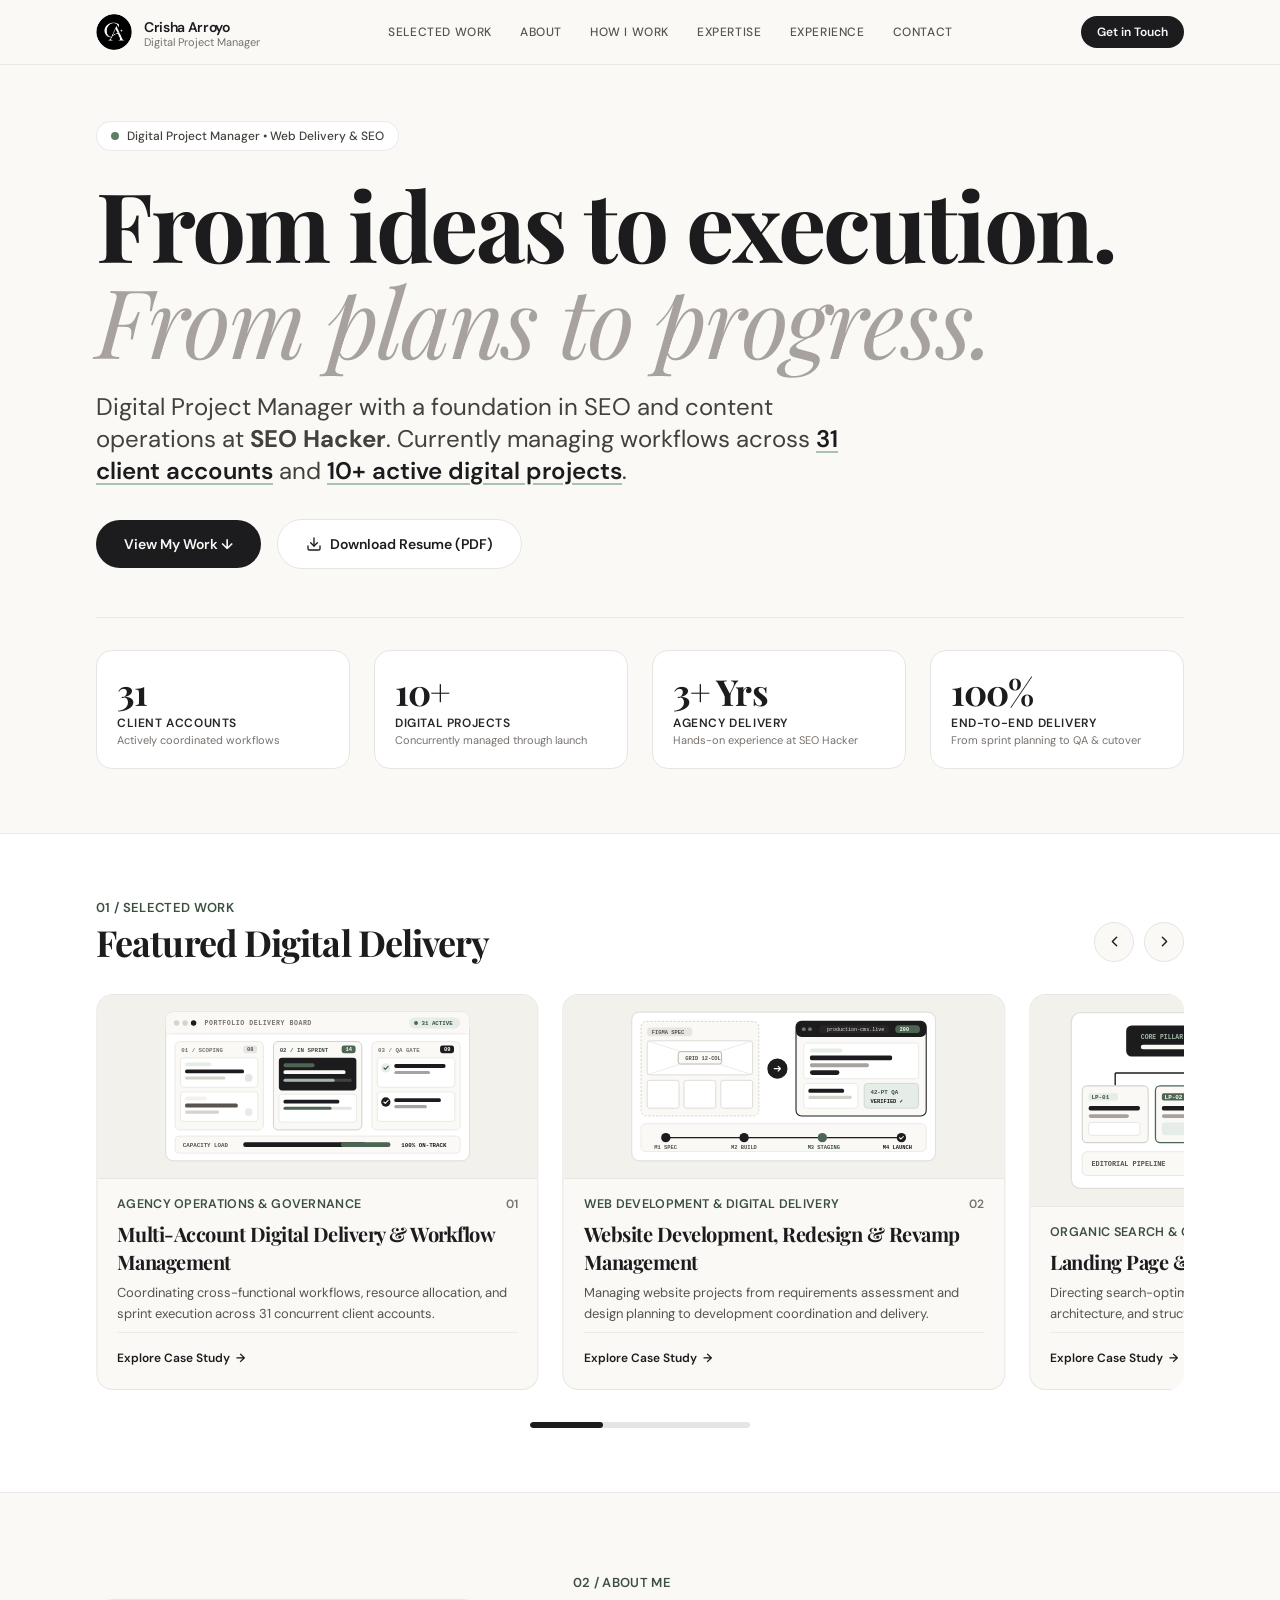
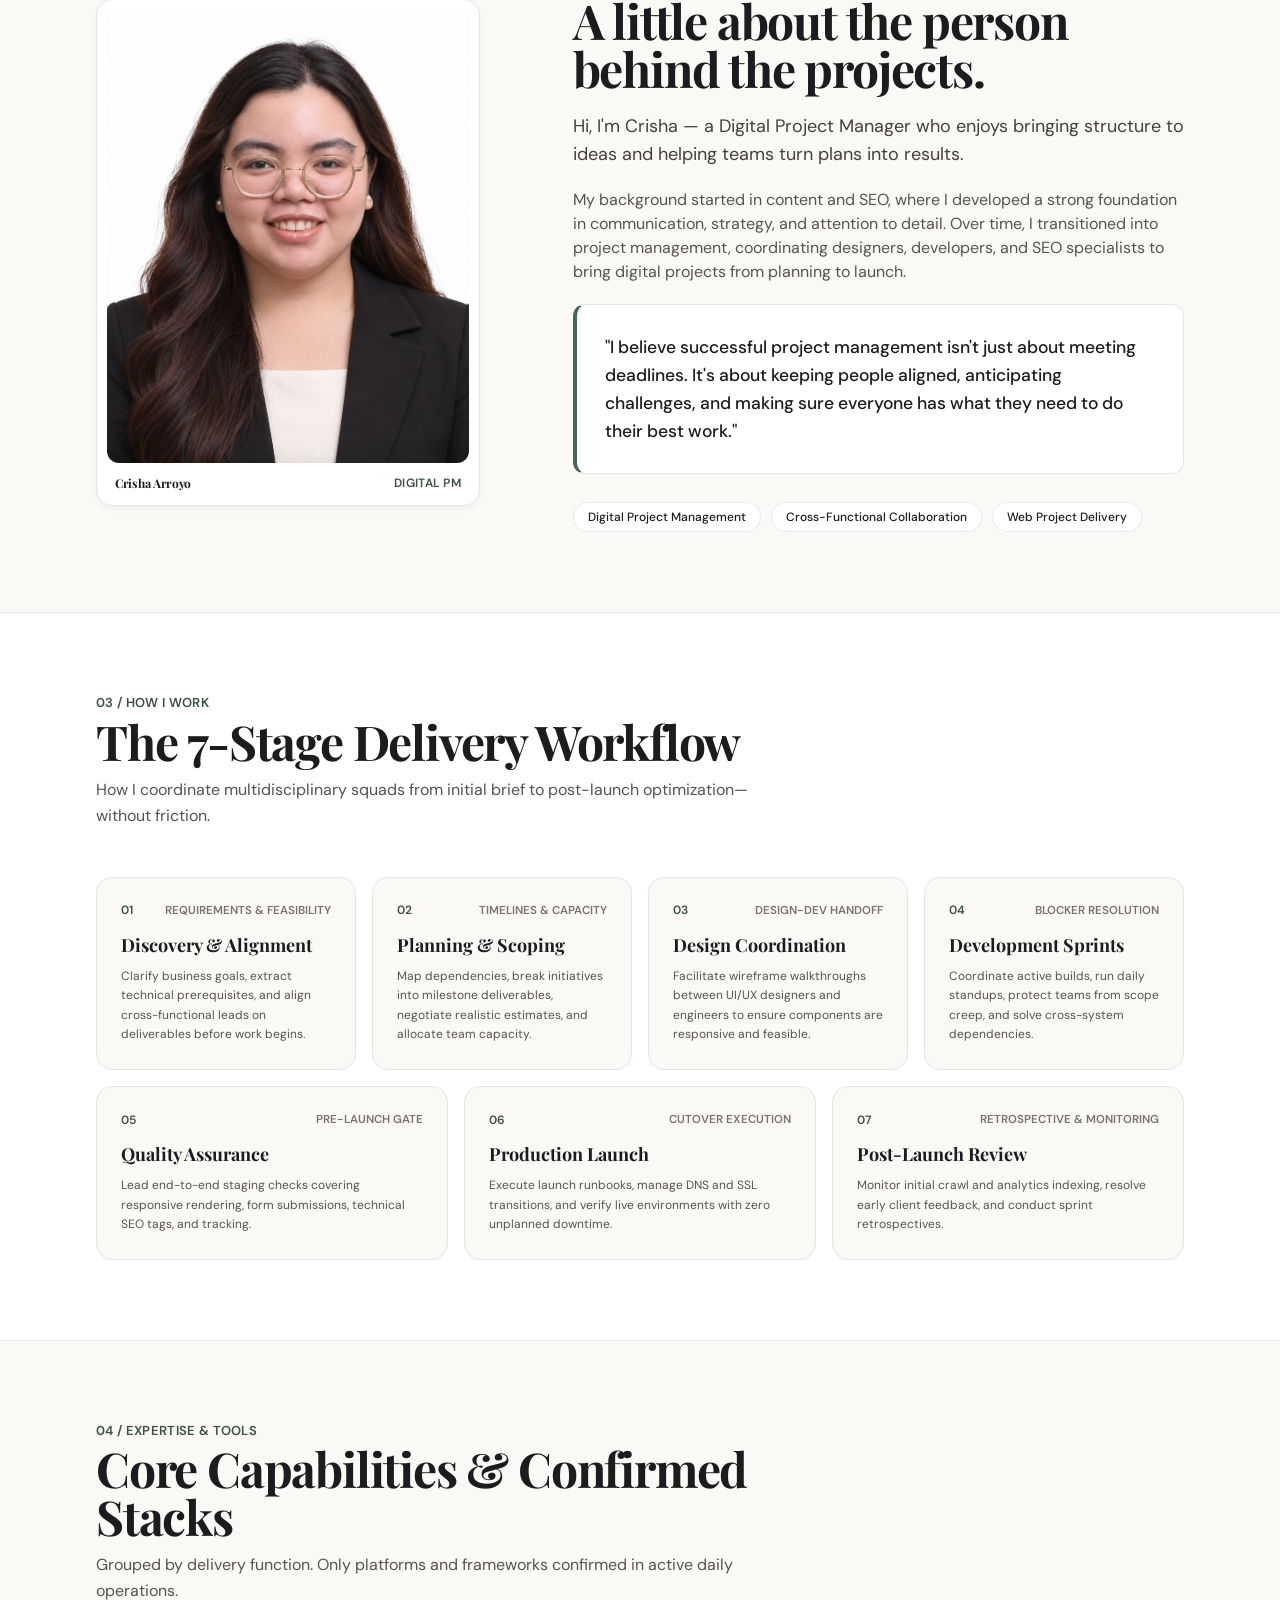
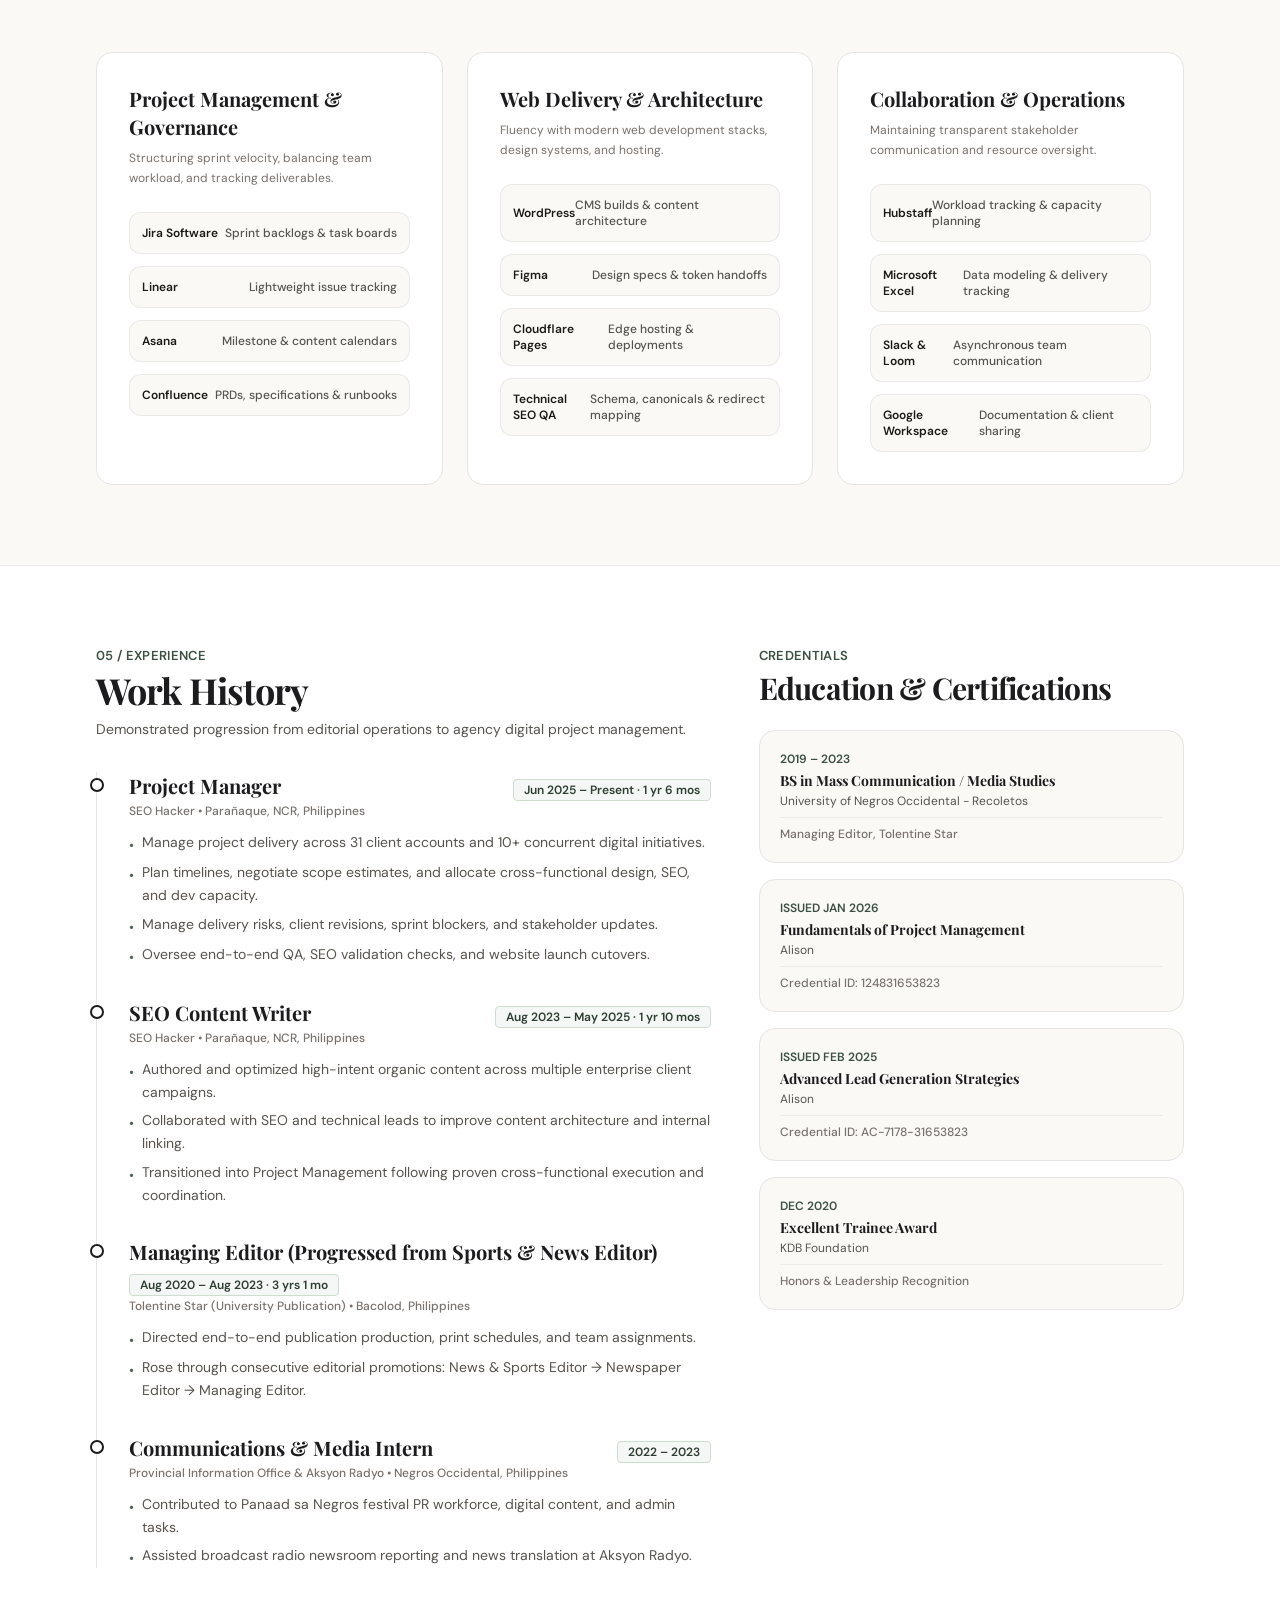
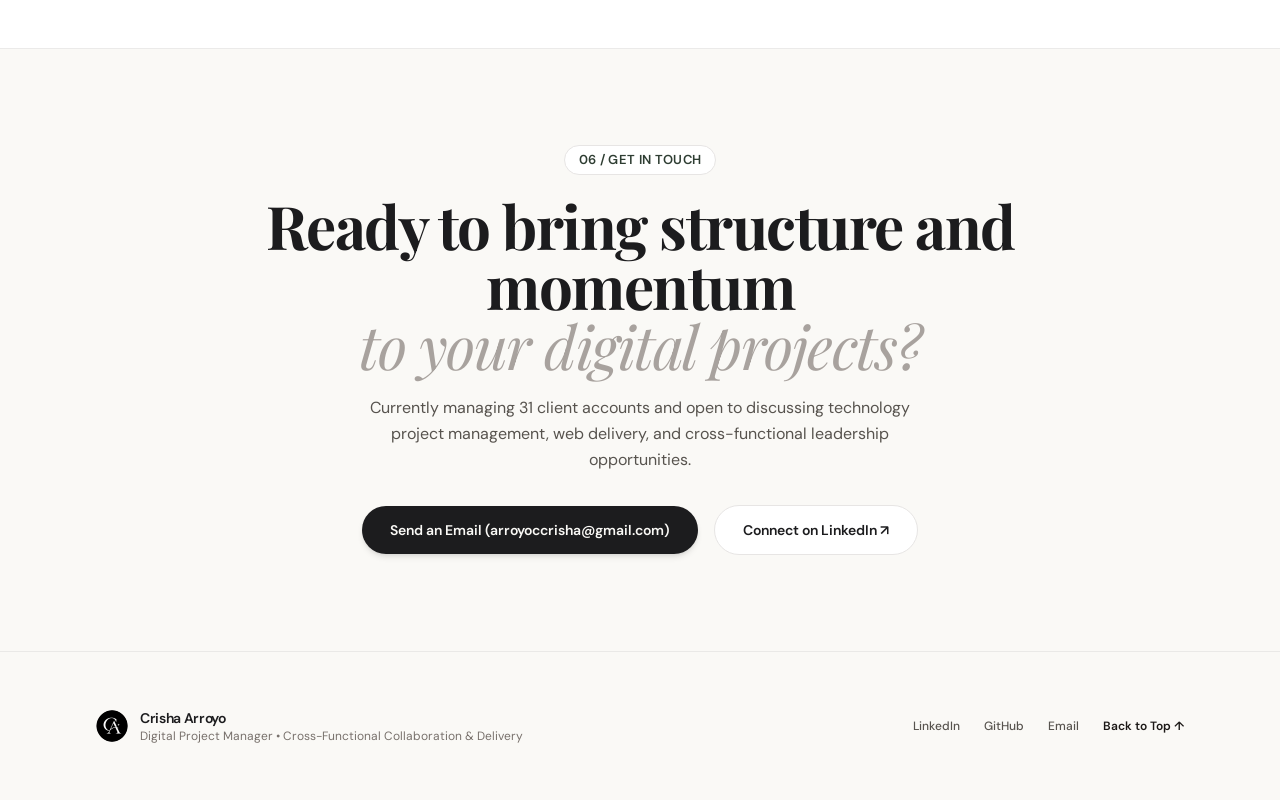
==== commit b0d5b950: "Update website case study to Website Development, Redesign & Revamp Management" ====
--- a/index.html
+++ b/index.html
@@ -1,4 +1,4 @@
-<!DOCTYPE html><html lang="en" class="scroll-smooth bg-[#FAF9F6] text-[#1C1C1E]"> <head><meta charset="UTF-8"><meta name="viewport" content="width=device-width, initial-scale=1.0"><link rel="icon" type="image/png" href="/logo.png"><title>Crisha Arroyo | Project Manager Portfolio</title><meta name="description" content="Explore Crisha Arroyo's portfolio featuring project management, digital operations, and cross-functional project delivery."><link rel="canonical" href="https://arroyocrisha.github.io/"><!-- Open Graph / Social Preview Meta --><meta property="og:type" content="website"><meta property="og:url" content="https://arroyocrisha.github.io/"><meta property="og:title" content="Crisha Arroyo | Project Manager Portfolio"><meta property="og:description" content="Project management, digital operations, and cross-functional project delivery."><meta name="image" property="og:image" content="https://arroyocrisha.github.io/og-preview.png"><meta property="og:image:secure_url" content="https://arroyocrisha.github.io/og-preview.png"><meta property="og:image:type" content="image/png"><meta property="og:image:width" content="1200"><meta property="og:image:height" content="630"><meta property="og:image:alt" content="Crisha Arroyo | Project Manager Portfolio"><meta property="og:site_name" content="Crisha Arroyo Portfolio"><meta name="author" content="Crisha Arroyo"><meta property="article:published_time" content="2026-11-19T00:00:00Z"><!-- Twitter / X Card Meta --><meta name="twitter:card" content="summary_large_image"><meta name="twitter:title" content="Crisha Arroyo | Project Manager Portfolio"><meta name="twitter:description" content="Project management, digital operations, and cross-functional project delivery."><meta name="twitter:image" content="https://arroyocrisha.github.io/og-preview.png"><!-- Google Fonts: Playfair Display + DM Sans --><link rel="preconnect" href="https://fonts.googleapis.com"><link rel="preconnect" href="https://fonts.gstatic.com" crossorigin><link href="https://fonts.googleapis.com/css2?family=DM+Sans:ital,opsz,wght@0,9..40,100..1000;1,9..40,100..1000&family=Playfair+Display:ital,wght@0,400..900;1,400..900&display=swap" rel="stylesheet"><!-- Schema.org JSON-LD --><script type="application/ld+json">{"@context":"https://schema.org","@type":"Person","name":"Crisha Arroyo","jobTitle":"Digital Project Manager","url":"https://arroyocrisha.github.io/","image":"https://arroyocrisha.github.io/og-preview.png","description":"Explore Crisha Arroyo's portfolio featuring project management, digital operations, and cross-functional project delivery.","knowsAbout":["Project Management","Digital Delivery","Web Development","Cross-Functional Collaboration","Technical Coordination","Agile & Scrum Methodology","Stakeholder Management"]}</script><link rel="stylesheet" href="/_astro/index.BNgCrXSQ.css"></head> <body class="min-h-screen flex flex-col font-sans bg-[#FAF9F6] text-[#1C1C1E] antialiased selection:bg-stone-900 selection:text-[#FAF9F6]"> <!-- Minimalist Navigation Bar --> <header class="sticky top-0 z-50 bg-[#FAF9F6]/90 backdrop-blur-md border-b border-stone-200/80 transition-all duration-300"> <div class="max-w-6xl mx-auto px-6 sm:px-8 h-16 flex items-center justify-between"> <a href="https://arroyo-crisha-portfolio.pages.dev/" class="group flex items-center gap-3"> <img src="/logo.png" alt="Crisha Arroyo" class="h-9 w-9 object-contain rounded-full group-hover:scale-105 transition-transform duration-200"> <div class="flex flex-col"> <span class="text-sm font-semibold tracking-tight text-[#1C1C1E] group-hover:text-stone-600 transition-colors">
+<!DOCTYPE html><html lang="en" class="scroll-smooth bg-[#FAF9F6] text-[#1C1C1E]"> <head><meta charset="UTF-8"><meta name="viewport" content="width=device-width, initial-scale=1.0"><link rel="icon" type="image/png" href="/logo.png"><title>Crisha Arroyo | Project Manager Portfolio</title><meta name="description" content="Explore Crisha Arroyo's portfolio featuring project management, digital operations, and cross-functional project delivery."><link rel="canonical" href="https://arroyocrisha.github.io/"><!-- Open Graph / Social Preview Meta --><meta property="og:type" content="website"><meta property="og:url" content="https://arroyocrisha.github.io/"><meta property="og:title" content="Crisha Arroyo | Project Manager Portfolio"><meta property="og:description" content="Project management, digital operations, and cross-functional project delivery."><meta name="image" property="og:image" content="https://arroyocrisha.github.io/og-preview.png"><meta property="og:image:secure_url" content="https://arroyocrisha.github.io/og-preview.png"><meta property="og:image:type" content="image/png"><meta property="og:image:width" content="1200"><meta property="og:image:height" content="630"><meta property="og:image:alt" content="Crisha Arroyo | Project Manager Portfolio"><meta property="og:site_name" content="Crisha Arroyo Portfolio"><meta name="author" content="Crisha Arroyo"><meta property="article:published_time" content="2026-11-19T00:00:00Z"><!-- Twitter / X Card Meta --><meta name="twitter:card" content="summary_large_image"><meta name="twitter:title" content="Crisha Arroyo | Project Manager Portfolio"><meta name="twitter:description" content="Project management, digital operations, and cross-functional project delivery."><meta name="twitter:image" content="https://arroyocrisha.github.io/og-preview.png"><!-- Google Fonts: Playfair Display + DM Sans --><link rel="preconnect" href="https://fonts.googleapis.com"><link rel="preconnect" href="https://fonts.gstatic.com" crossorigin><link href="https://fonts.googleapis.com/css2?family=DM+Sans:ital,opsz,wght@0,9..40,100..1000;1,9..40,100..1000&family=Playfair+Display:ital,wght@0,400..900;1,400..900&display=swap" rel="stylesheet"><!-- Schema.org JSON-LD --><script type="application/ld+json">{"@context":"https://schema.org","@type":"Person","name":"Crisha Arroyo","jobTitle":"Digital Project Manager","url":"https://arroyocrisha.github.io/","image":"https://arroyocrisha.github.io/og-preview.png","description":"Explore Crisha Arroyo's portfolio featuring project management, digital operations, and cross-functional project delivery.","knowsAbout":["Project Management","Digital Delivery","Web Development","Cross-Functional Collaboration","Technical Coordination","Agile & Scrum Methodology","Stakeholder Management"]}</script><link rel="stylesheet" href="/_astro/index.TEktYk_h.css"></head> <body class="min-h-screen flex flex-col font-sans bg-[#FAF9F6] text-[#1C1C1E] antialiased selection:bg-stone-900 selection:text-[#FAF9F6]"> <!-- Minimalist Navigation Bar --> <header class="sticky top-0 z-50 bg-[#FAF9F6]/90 backdrop-blur-md border-b border-stone-200/80 transition-all duration-300"> <div class="max-w-6xl mx-auto px-6 sm:px-8 h-16 flex items-center justify-between"> <a href="https://arroyo-crisha-portfolio.pages.dev/" class="group flex items-center gap-3"> <img src="/logo.png" alt="Crisha Arroyo" class="h-9 w-9 object-contain rounded-full group-hover:scale-105 transition-transform duration-200"> <div class="flex flex-col"> <span class="text-sm font-semibold tracking-tight text-[#1C1C1E] group-hover:text-stone-600 transition-colors">
 Crisha Arroyo
 </span> <span class="text-[11px] text-stone-500 font-normal leading-none">
 Digital Project Manager
@@ -16,7 +16,7 @@
 </h2> </div> <!-- Elegant Previous / Next Controls (Desktop 1024px+ Only, Infinite Loop) --> <div class="hidden lg:flex items-center gap-2.5 shrink-0" aria-label="Selected Work Carousel Controls"> <button type="button" id="work-carousel-prev" aria-label="Previous project" class="w-10 h-10 rounded-full bg-[#FAF9F6] border border-stone-200 text-[#1C1C1E] flex items-center justify-center hover:bg-[#1C1C1E] hover:text-[#FAF9F6] hover:border-[#1C1C1E] active:scale-95 transition-all duration-200 focus-visible:outline-2 focus-visible:outline-offset-2 focus-visible:outline-[#1C1C1E] shadow-2xs cursor-pointer"> <svg xmlns="http://www.w3.org/2000/svg" width="17" height="17" viewBox="0 0 24 24" fill="none" stroke="currentColor" stroke-width="2" stroke-linecap="round" stroke-linejoin="round" aria-hidden="true"> <path d="m15 18-6-6 6-6"></path> </svg> </button> <button type="button" id="work-carousel-next" aria-label="Next project" class="w-10 h-10 rounded-full bg-[#FAF9F6] border border-stone-200 text-[#1C1C1E] flex items-center justify-center hover:bg-[#1C1C1E] hover:text-[#FAF9F6] hover:border-[#1C1C1E] active:scale-95 transition-all duration-200 focus-visible:outline-2 focus-visible:outline-offset-2 focus-visible:outline-[#1C1C1E] shadow-2xs cursor-pointer"> <svg xmlns="http://www.w3.org/2000/svg" width="17" height="17" viewBox="0 0 24 24" fill="none" stroke="currentColor" stroke-width="2" stroke-linecap="round" stroke-linejoin="round" aria-hidden="true"> <path d="m9 18 6-6-6-6"></path> </svg> </button> </div> </div> <!-- Carousel Viewport:
            - Desktop (1024px+): Overflow-hidden viewport containing infinite horizontal track (~2.35 cards visible)
            - Tablet (640px–1023px): 2-column responsive CSS Grid
-           - Mobile (<640px): 1-column vertical stack --> <div id="work-carousel-viewport" role="region" aria-label="Selected Work Projects Carousel" tabindex="0" class="lg:overflow-hidden rounded-2xl focus-visible:outline-2 focus-visible:outline-offset-4 focus-visible:outline-stone-400"> <div id="work-carousel-track" class="grid grid-cols-1 sm:grid-cols-2 gap-6 lg:flex lg:gap-6 items-stretch lg:cursor-grab lg:active:cursor-grabbing lg:select-none will-change-transform"> <article data-work-card data-card-index="0" data-project-title="Multi-Account Digital Delivery &#38; Workflow Management" class="h-full lg:h-[396px] flex flex-col justify-between rounded-2xl bg-[#FAF9F6] border border-stone-200/90 shadow-2xs hover:shadow-lg hover:border-stone-300 transition-shadow duration-300 group overflow-hidden lg:shrink-0"> <!-- Graphic Compartment (~58% of card area: 230px tall on desktop) --> <a href="/work/multi-account-delivery" tabindex="-1" aria-hidden="true" class="block relative h-[215px] lg:h-[230px] w-full bg-[#F3F1EC] border-b border-stone-200/80 overflow-hidden p-3.5 flex items-center justify-center"> <div class="w-full h-full group-hover:scale-[1.03] group-hover:-translate-y-0.5 transition-transform duration-500 ease-out flex items-center justify-center"> <svg viewBox="0 0 400 200" class="w-full h-full" fill="none" xmlns="http://www.w3.org/2000/svg" role="img" aria-label="Multi-account workflow board illustration"> <!-- Outer App Window Frame --> <rect x="4" y="4" width="392" height="192" rx="10" fill="#FFFFFF" stroke="#E2E0D8" stroke-width="1.5"></rect> <!-- Window Top Bar --> <rect x="4" y="4" width="392" height="28" rx="10" fill="#FAF9F6"></rect> <line x1="4" y1="32" x2="396" y2="32" stroke="#E7E5E4" stroke-width="1"></line> <circle cx="18" cy="18" r="3.5" fill="#D6D3CD"></circle> <circle cx="29" cy="18" r="3.5" fill="#D6D3CD"></circle> <circle cx="40" cy="18" r="3.5" fill="#1C1C1E"></circle> <text x="54" y="21" fill="#78716C" font-family="monospace" font-size="8.5" font-weight="600" letter-spacing="0.08em">PORTFOLIO DELIVERY BOARD</text> <rect x="318" y="11" width="66" height="14" rx="7" fill="#E6EDE8"></rect> <circle cx="327" cy="18" r="2.5" fill="#4D6654"></circle> <text x="334" y="21" fill="#3B4F41" font-family="monospace" font-size="7.5" font-weight="700">31 ACTIVE</text> <!-- Column 1: Triage & Scoping --> <rect x="16" y="42" width="114" height="114" rx="6" fill="#FAF9F6" stroke="#E7E5E4" stroke-width="1"></rect> <text x="24" y="55" fill="#78716C" font-family="monospace" font-size="7.5" font-weight="700">01 / SCOPING</text> <rect x="104" y="47" width="18" height="10" rx="3" fill="#E7E5E4"></rect> <text x="109" y="54.5" fill="#57534E" font-family="monospace" font-size="7" font-weight="700">08</text> <rect x="23" y="63" width="100" height="38" rx="4" fill="#FFFFFF" stroke="#E5E4DF" stroke-width="1"></rect> <rect x="29" y="69" width="34" height="5" rx="2.5" fill="#E6EDE8"></rect> <rect x="29" y="78" width="76" height="5" rx="2" fill="#1C1C1E"></rect> <rect x="29" y="87" width="52" height="4" rx="2" fill="#D6D3CD"></rect> <circle cx="111" cy="89" r="5" fill="#E7E5E4"></circle> <rect x="23" y="107" width="100" height="38" rx="4" fill="#FFFFFF" stroke="#E5E4DF" stroke-width="1"></rect> <rect x="29" y="113" width="28" height="5" rx="2.5" fill="#F3F1EC"></rect> <rect x="29" y="122" width="68" height="5" rx="2" fill="#57534E"></rect> <rect x="29" y="131" width="44" height="4" rx="2" fill="#D6D3CD"></rect> <circle cx="111" cy="133" r="5" fill="#E6EDE8"></circle> <!-- Column 2: Active Sprints (Highlighted Charcoal/Sage) --> <rect x="143" y="42" width="114" height="114" rx="6" fill="#FAF9F6" stroke="#C7D3CA" stroke-width="1.2"></rect> <text x="151" y="55" fill="#3B4F41" font-family="monospace" font-size="7.5" font-weight="700">02 / IN SPRINT</text> <rect x="231" y="47" width="18" height="10" rx="3" fill="#4D6654"></rect> <text x="236" y="54.5" fill="#FFFFFF" font-family="monospace" font-size="7" font-weight="700">14</text> <rect x="150" y="63" width="100" height="42" rx="4" fill="#1C1C1E"></rect> <rect x="156" y="70" width="40" height="5" rx="2.5" fill="#4D6654"></rect> <rect x="156" y="79" width="80" height="5" rx="2" fill="#FAF9F6"></rect> <rect x="156" y="90" width="88" height="4" rx="2" fill="#44403C"></rect> <rect x="156" y="90" width="66" height="4" rx="2" fill="#A3B8A8"></rect> <rect x="150" y="110" width="100" height="36" rx="4" fill="#FFFFFF" stroke="#E5E4DF" stroke-width="1"></rect> <rect x="156" y="117" width="72" height="5" rx="2" fill="#1C1C1E"></rect> <rect x="156" y="126" width="88" height="4" rx="2" fill="#E7E5E4"></rect> <rect x="156" y="126" width="62" height="4" rx="2" fill="#4D6654"></rect> <!-- Column 3: QA & Delivery Gate --> <rect x="270" y="42" width="114" height="114" rx="6" fill="#FAF9F6" stroke="#E7E5E4" stroke-width="1"></rect> <text x="278" y="55" fill="#78716C" font-family="monospace" font-size="7.5" font-weight="700">03 / QA GATE</text> <rect x="358" y="47" width="18" height="10" rx="3" fill="#1C1C1E"></rect> <text x="363" y="54.5" fill="#FFFFFF" font-family="monospace" font-size="7" font-weight="700">09</text> <rect x="277" y="63" width="100" height="38" rx="4" fill="#FFFFFF" stroke="#E5E4DF" stroke-width="1"></rect> <circle cx="288" cy="76" r="6" fill="#E6EDE8"></circle> <path d="M285.5 76L287.3 77.8L291 74" stroke="#3B4F41" stroke-width="1.4" stroke-linecap="round" stroke-linejoin="round"></path> <rect x="299" y="71" width="66" height="5" rx="2" fill="#1C1C1E"></rect> <rect x="299" y="80" width="46" height="4" rx="2" fill="#A8A29E"></rect> <rect x="277" y="107" width="100" height="38" rx="4" fill="#FFFFFF" stroke="#E5E4DF" stroke-width="1"></rect> <circle cx="288" cy="120" r="6" fill="#1C1C1E"></circle> <path d="M285.5 120L287.3 121.8L291 118" stroke="#FAF9F6" stroke-width="1.4" stroke-linecap="round" stroke-linejoin="round"></path> <rect x="299" y="115" width="60" height="5" rx="2" fill="#1C1C1E"></rect> <rect x="299" y="124" width="42" height="4" rx="2" fill="#A8A29E"></rect> <!-- Bottom Resource Allocation Strip --> <rect x="16" y="164" width="368" height="22" rx="5" fill="#FAF9F6" stroke="#E7E5E4" stroke-width="1"></rect> <text x="26" y="178" fill="#57534E" font-family="monospace" font-size="7.5" font-weight="700">CAPACITY LOAD</text> <rect x="104" y="172" width="190" height="6" rx="3" fill="#E7E5E4"></rect> <rect x="104" y="172" width="158" height="6" rx="3" fill="#1C1C1E"></rect> <rect x="230" y="172" width="64" height="6" rx="3" fill="#4D6654"></rect> <text x="308" y="178" fill="#1C1C1E" font-family="monospace" font-size="7.5" font-weight="700">100% ON-TRACK</text> </svg>   </div> </a> <!-- Compact Text Compartment (~42% of card area) --> <div class="p-5 pt-4 flex flex-col justify-between flex-grow"> <div class="space-y-1.5"> <!-- a. Project Category --> <div class="flex items-center justify-between gap-2"> <span class="font-sans text-[12px] sm:text-[12.5px] uppercase tracking-wide text-sage-700 font-semibold"> Agency Operations &amp; Governance </span> <span class="font-sans text-[12px] text-stone-500 font-semibold"> 01 </span> </div> <!-- b. Project Title --> <h3 class="font-serif text-lg sm:text-xl font-bold text-[#1C1C1E] group-hover:text-sage-700 transition-colors tracking-tight leading-snug line-clamp-2"> <a href="/work/multi-account-delivery" class="focus-visible:outline-none"> Multi-Account Digital Delivery &amp; Workflow Management </a> </h3> <!-- c. One Short Descriptive Sentence (13 words) --> <p class="text-stone-600 text-xs sm:text-[13px] leading-relaxed line-clamp-2"> Coordinating cross-functional workflows, resource allocation, and sprint execution across 31 concurrent client accounts. </p> </div> <!-- d. Explore Case Study Link with Arrow Icon --> <div class="pt-3 mt-2 border-t border-stone-200/70"> <a href="/work/multi-account-delivery" class="inline-flex items-center gap-1.5 text-xs font-semibold text-[#1C1C1E] group-hover:text-sage-700 transition-colors"> <span>Explore Case Study</span> <span class="inline-block group-hover:translate-x-1 transition-transform duration-300" aria-hidden="true">→</span> </a> </div> </div> </article><article data-work-card data-card-index="1" data-project-title="Website Redesign &#38; Launch Coordination" class="h-full lg:h-[396px] flex flex-col justify-between rounded-2xl bg-[#FAF9F6] border border-stone-200/90 shadow-2xs hover:shadow-lg hover:border-stone-300 transition-shadow duration-300 group overflow-hidden lg:shrink-0"> <!-- Graphic Compartment (~58% of card area: 230px tall on desktop) --> <a href="/work/website-redesign-launch" tabindex="-1" aria-hidden="true" class="block relative h-[215px] lg:h-[230px] w-full bg-[#F3F1EC] border-b border-stone-200/80 overflow-hidden p-3.5 flex items-center justify-center"> <div class="w-full h-full group-hover:scale-[1.03] group-hover:-translate-y-0.5 transition-transform duration-500 ease-out flex items-center justify-center">  <svg viewBox="0 0 400 200" class="w-full h-full" fill="none" xmlns="http://www.w3.org/2000/svg" role="img" aria-label="Website redesign wireframe to production launch illustration"> <!-- Background Canvas Card --> <rect x="4" y="4" width="392" height="192" rx="10" fill="#FFFFFF" stroke="#E2E0D8" stroke-width="1.5"></rect> <!-- Left Panel: Figma Wireframe Spec Blueprint --> <rect x="16" y="16" width="152" height="122" rx="7" fill="#FAF9F6" stroke="#D6D3CD" stroke-width="1.2" stroke-dasharray="3 2"></rect> <rect x="24" y="24" width="58" height="11" rx="3" fill="#E7E5E4"></rect> <text x="30" y="32" fill="#57534E" font-family="monospace" font-size="7" font-weight="700">FIGMA SPEC</text> <!-- Wireframe Hero Box --> <rect x="24" y="41" width="136" height="44" rx="4" fill="#FFFFFF" stroke="#D6D3CD" stroke-width="1"></rect> <line x1="24" y1="41" x2="160" y2="85" stroke="#E7E5E4" stroke-width="1"></line> <line x1="160" y1="41" x2="24" y2="85" stroke="#E7E5E4" stroke-width="1"></line> <rect x="64" y="55" width="56" height="16" rx="3" fill="#FAF9F6" stroke="#A8A29E" stroke-width="1"></rect> <text x="73" y="65.5" fill="#57534E" font-family="monospace" font-size="7" font-weight="700">GRID 12-COL</text> <!-- Wireframe 3-Col Cards --> <rect x="24" y="92" width="41" height="36" rx="3" fill="#FFFFFF" stroke="#D6D3CD" stroke-width="1"></rect> <rect x="71.5" y="92" width="41" height="36" rx="3" fill="#FFFFFF" stroke="#D6D3CD" stroke-width="1"></rect> <rect x="119" y="92" width="41" height="36" rx="3" fill="#FFFFFF" stroke="#D6D3CD" stroke-width="1"></rect> <!-- Center Handoff Connector Bridge --> <circle cx="192" cy="77" r="13" fill="#1C1C1E"></circle> <path d="M188 77H196M196 77L193 74M196 77L193 80" stroke="#FAF9F6" stroke-width="1.5" stroke-linecap="round" stroke-linejoin="round"></path> <!-- Right Panel: Production WordPress Browser Build --> <rect x="216" y="16" width="168" height="122" rx="7" fill="#FAF9F6" stroke="#1C1C1E" stroke-width="1.4"></rect> <rect x="216" y="16" width="168" height="20" rx="7" fill="#1C1C1E"></rect> <circle cx="226" cy="26" r="2.5" fill="#78716C"></circle> <circle cx="234" cy="26" r="2.5" fill="#78716C"></circle> <rect x="246" y="21" width="90" height="10" rx="5" fill="#292524"></rect> <text x="256" y="28.5" fill="#E7E5E4" font-family="monospace" font-size="6.5">production-cms.live</text> <rect x="344" y="21" width="32" height="10" rx="5" fill="#4D6654"></rect> <text x="350" y="28.5" fill="#FFFFFF" font-family="monospace" font-size="6.5" font-weight="700">200</text> <!-- Live Production Content Inside Mockup --> <rect x="226" y="44" width="148" height="46" rx="4" fill="#FFFFFF" stroke="#E7E5E4" stroke-width="1"></rect> <rect x="234" y="51" width="42" height="5" rx="2.5" fill="#E6EDE8"></rect> <rect x="234" y="60" width="106" height="6" rx="2" fill="#1C1C1E"></rect> <rect x="234" y="70" width="76" height="5" rx="2" fill="#A8A29E"></rect> <rect x="234" y="79" width="38" height="6" rx="3" fill="#1C1C1E"></rect> <rect x="226" y="96" width="70" height="32" rx="4" fill="#FFFFFF" stroke="#E7E5E4" stroke-width="1"></rect> <rect x="232" y="103" width="46" height="5" rx="2" fill="#1C1C1E"></rect> <rect x="232" y="112" width="56" height="4" rx="2" fill="#D6D3CD"></rect> <rect x="304" y="96" width="70" height="32" rx="4" fill="#E6EDE8" stroke="#C7D3CA" stroke-width="1"></rect> <text x="312" y="110" fill="#3B4F41" font-family="monospace" font-size="7.5" font-weight="700">42-PT QA</text> <text x="312" y="121" fill="#1C1C1E" font-family="monospace" font-size="7" font-weight="700">VERIFIED ✓</text> <!-- Bottom 4-Stage Launch Milestone Track --> <rect x="16" y="148" width="368" height="36" rx="6" fill="#FAF9F6" stroke="#E7E5E4" stroke-width="1"></rect> <line x1="48" y1="166" x2="352" y2="166" stroke="#D6D3CD" stroke-width="1.5"></line> <line x1="48" y1="166" x2="352" y2="166" stroke="#1C1C1E" stroke-width="1.5"></line> <circle cx="48" cy="166" r="6" fill="#1C1C1E"></circle> <text x="33" y="180" fill="#57534E" font-family="monospace" font-size="7" font-weight="700">M1 SPEC</text> <circle cx="149" cy="166" r="6" fill="#1C1C1E"></circle> <text x="132" y="180" fill="#57534E" font-family="monospace" font-size="7" font-weight="700">M2 BUILD</text> <circle cx="250" cy="166" r="6" fill="#4D6654"></circle> <text x="231" y="180" fill="#3B4F41" font-family="monospace" font-size="7" font-weight="700">M3 STAGING</text> <circle cx="352" cy="166" r="6" fill="#1C1C1E"></circle> <path d="M349.5 166L351.2 167.8L354.5 164.5" stroke="#FFFFFF" stroke-width="1.3" stroke-linecap="round" stroke-linejoin="round"></path> <text x="328" y="180" fill="#1C1C1E" font-family="monospace" font-size="7" font-weight="700">M4 LAUNCH</text> </svg>  </div> </a> <!-- Compact Text Compartment (~42% of card area) --> <div class="p-5 pt-4 flex flex-col justify-between flex-grow"> <div class="space-y-1.5"> <!-- a. Project Category --> <div class="flex items-center justify-between gap-2"> <span class="font-sans text-[12px] sm:text-[12.5px] uppercase tracking-wide text-sage-700 font-semibold"> Web Development &amp; Digital Delivery </span> <span class="font-sans text-[12px] text-stone-500 font-semibold"> 02 </span> </div> <!-- b. Project Title --> <h3 class="font-serif text-lg sm:text-xl font-bold text-[#1C1C1E] group-hover:text-sage-700 transition-colors tracking-tight leading-snug line-clamp-2"> <a href="/work/website-redesign-launch" class="focus-visible:outline-none"> Website Redesign &amp; Launch Coordination </a> </h3> <!-- c. One Short Descriptive Sentence (13 words) --> <p class="text-stone-600 text-xs sm:text-[13px] leading-relaxed line-clamp-2"> Leading full-lifecycle website overhauls from Figma wireframes and WordPress builds through zero-downtime launches. </p> </div> <!-- d. Explore Case Study Link with Arrow Icon --> <div class="pt-3 mt-2 border-t border-stone-200/70"> <a href="/work/website-redesign-launch" class="inline-flex items-center gap-1.5 text-xs font-semibold text-[#1C1C1E] group-hover:text-sage-700 transition-colors"> <span>Explore Case Study</span> <span class="inline-block group-hover:translate-x-1 transition-transform duration-300" aria-hidden="true">→</span> </a> </div> </div> </article><article data-work-card data-card-index="2" data-project-title="Landing Page &#38; SEO Project Delivery" class="h-full lg:h-[396px] flex flex-col justify-between rounded-2xl bg-[#FAF9F6] border border-stone-200/90 shadow-2xs hover:shadow-lg hover:border-stone-300 transition-shadow duration-300 group overflow-hidden lg:shrink-0"> <!-- Graphic Compartment (~58% of card area: 230px tall on desktop) --> <a href="/work/landing-page-seo-delivery" tabindex="-1" aria-hidden="true" class="block relative h-[215px] lg:h-[230px] w-full bg-[#F3F1EC] border-b border-stone-200/80 overflow-hidden p-3.5 flex items-center justify-center"> <div class="w-full h-full group-hover:scale-[1.03] group-hover:-translate-y-0.5 transition-transform duration-500 ease-out flex items-center justify-center">   <svg viewBox="0 0 400 200" class="w-full h-full" fill="none" xmlns="http://www.w3.org/2000/svg" role="img" aria-label="Landing page content hierarchy and technical SEO schema architecture"> <!-- Outer Card Frame --> <rect x="4" y="4" width="392" height="192" rx="10" fill="#FFFFFF" stroke="#E2E0D8" stroke-width="1.5"></rect> <!-- Left: Content Architecture Tree (Hub -> 3 Landing Pages) --> <!-- Root Pillar Node --> <rect x="64" y="18" width="136" height="34" rx="6" fill="#1C1C1E"></rect> <text x="80" y="33" fill="#A3B8A8" font-family="monospace" font-size="7" font-weight="700">CORE PILLAR HUB</text> <rect x="80" y="39" width="96" height="5" rx="2.5" fill="#FAF9F6"></rect> <!-- Orthogonal Tree Connectors --> <line x1="132" y1="52" x2="132" y2="70" stroke="#1C1C1E" stroke-width="1.5"></line> <line x1="52" y1="70" x2="212" y2="70" stroke="#1C1C1E" stroke-width="1.5"></line> <line x1="52" y1="70" x2="52" y2="84" stroke="#1C1C1E" stroke-width="1.5"></line> <line x1="132" y1="70" x2="132" y2="84" stroke="#1C1C1E" stroke-width="1.5"></line> <line x1="212" y1="70" x2="212" y2="84" stroke="#1C1C1E" stroke-width="1.5"></line> <!-- Child Landing Page Node 1 --> <rect x="16" y="84" width="72" height="62" rx="5" fill="#FAF9F6" stroke="#D6D3CD" stroke-width="1.2"></rect> <rect x="23" y="92" width="32" height="8" rx="2" fill="#E6EDE8"></rect> <text x="26" y="98.5" fill="#3B4F41" font-family="monospace" font-size="6.5" font-weight="700">LP-01</text> <rect x="23" y="106" width="56" height="5" rx="2" fill="#1C1C1E"></rect> <rect x="23" y="115" width="44" height="4" rx="2" fill="#A8A29E"></rect> <rect x="23" y="124" width="56" height="14" rx="3" fill="#FFFFFF" stroke="#E7E5E4" stroke-width="1"></rect> <!-- Child Landing Page Node 2 --> <rect x="96" y="84" width="72" height="62" rx="5" fill="#FAF9F6" stroke="#4D6654" stroke-width="1.4"></rect> <rect x="103" y="92" width="32" height="8" rx="2" fill="#4D6654"></rect> <text x="106" y="98.5" fill="#FFFFFF" font-family="monospace" font-size="6.5" font-weight="700">LP-02</text> <rect x="103" y="106" width="56" height="5" rx="2" fill="#1C1C1E"></rect> <rect x="103" y="115" width="44" height="4" rx="2" fill="#A8A29E"></rect> <rect x="103" y="124" width="56" height="14" rx="3" fill="#E6EDE8"></rect> <!-- Child Landing Page Node 3 --> <rect x="176" y="84" width="72" height="62" rx="5" fill="#FAF9F6" stroke="#D6D3CD" stroke-width="1.2"></rect> <rect x="183" y="92" width="32" height="8" rx="2" fill="#E6EDE8"></rect> <text x="186" y="98.5" fill="#3B4F41" font-family="monospace" font-size="6.5" font-weight="700">LP-03</text> <rect x="183" y="106" width="56" height="5" rx="2" fill="#1C1C1E"></rect> <rect x="183" y="115" width="44" height="4" rx="2" fill="#A8A29E"></rect> <rect x="183" y="124" width="56" height="14" rx="3" fill="#FFFFFF" stroke="#E7E5E4" stroke-width="1"></rect> <!-- Right Panel: Technical SEO & Schema QA Inspector --> <rect x="262" y="18" width="122" height="164" rx="7" fill="#FAF9F6" stroke="#E2E0D8" stroke-width="1.2"></rect> <text x="274" y="34" fill="#1C1C1E" font-family="monospace" font-size="8" font-weight="700">SEO &amp; SCHEMA QA</text> <line x1="262" y1="41" x2="384" y2="41" stroke="#E7E5E4" stroke-width="1"></line> <rect x="272" y="50" width="102" height="24" rx="4" fill="#FFFFFF" stroke="#E5E4DF" stroke-width="1"></rect> <circle cx="283" cy="62" r="5" fill="#1C1C1E"></circle> <path d="M281 62L282.5 63.5L285.5 60.5" stroke="#FFFFFF" stroke-width="1.2" stroke-linecap="round"></path> <text x="293" y="65" fill="#1C1C1E" font-family="monospace" font-size="7.5" font-weight="700">H1–H3 Hierarchy</text> <rect x="272" y="80" width="102" height="24" rx="4" fill="#FFFFFF" stroke="#E5E4DF" stroke-width="1"></rect> <circle cx="283" cy="92" r="5" fill="#4D6654"></circle> <path d="M281 92L282.5 93.5L285.5 90.5" stroke="#FFFFFF" stroke-width="1.2" stroke-linecap="round"></path> <text x="293" y="95" fill="#1C1C1E" font-family="monospace" font-size="7.5" font-weight="700">JSON-LD Schema</text> <rect x="272" y="110" width="102" height="24" rx="4" fill="#FFFFFF" stroke="#E5E4DF" stroke-width="1"></rect> <circle cx="283" cy="122" r="5" fill="#1C1C1E"></circle> <path d="M281 122L282.5 123.5L285.5 120.5" stroke="#FFFFFF" stroke-width="1.2" stroke-linecap="round"></path> <text x="293" y="125" fill="#1C1C1E" font-family="monospace" font-size="7.5" font-weight="700">AEO / GEO Intent</text> <rect x="272" y="144" width="102" height="26" rx="5" fill="#1C1C1E"></rect> <text x="285" y="160" fill="#FAF9F6" font-family="monospace" font-size="7.5" font-weight="700">INDEX READY ✓</text> <!-- Bottom Editorial Delivery Bar under Tree --> <rect x="16" y="156" width="232" height="26" rx="5" fill="#FAF9F6" stroke="#E7E5E4" stroke-width="1"></rect> <text x="26" y="172" fill="#57534E" font-family="monospace" font-size="7.5" font-weight="700">EDITORIAL PIPELINE</text> <rect x="130" y="166" width="106" height="6" rx="3" fill="#E6EDE8"></rect> <rect x="130" y="166" width="92" height="6" rx="3" fill="#4D6654"></rect> </svg> </div> </a> <!-- Compact Text Compartment (~42% of card area) --> <div class="p-5 pt-4 flex flex-col justify-between flex-grow"> <div class="space-y-1.5"> <!-- a. Project Category --> <div class="flex items-center justify-between gap-2"> <span class="font-sans text-[12px] sm:text-[12.5px] uppercase tracking-wide text-sage-700 font-semibold"> Organic Search &amp; Content Operations </span> <span class="font-sans text-[12px] text-stone-500 font-semibold"> 03 </span> </div> <!-- b. Project Title --> <h3 class="font-serif text-lg sm:text-xl font-bold text-[#1C1C1E] group-hover:text-sage-700 transition-colors tracking-tight leading-snug line-clamp-2"> <a href="/work/landing-page-seo-delivery" class="focus-visible:outline-none"> Landing Page &amp; SEO Project Delivery </a> </h3> <!-- c. One Short Descriptive Sentence (13 words) --> <p class="text-stone-600 text-xs sm:text-[13px] leading-relaxed line-clamp-2"> Directing search-optimized landing page delivery, content architecture, and structured technical SEO quality assurance. </p> </div> <!-- d. Explore Case Study Link with Arrow Icon --> <div class="pt-3 mt-2 border-t border-stone-200/70"> <a href="/work/landing-page-seo-delivery" class="inline-flex items-center gap-1.5 text-xs font-semibold text-[#1C1C1E] group-hover:text-sage-700 transition-colors"> <span>Explore Case Study</span> <span class="inline-block group-hover:translate-x-1 transition-transform duration-300" aria-hidden="true">→</span> </a> </div> </div> </article> </div> </div> <!-- Centered Minimalist Draggable Progress Bar (Desktop 1024px+ Only, 220px wide) --> <div class="hidden lg:flex flex-col items-center justify-center mt-8"> <div id="work-scrollbar-track" role="slider" tabindex="0" aria-label="Project carousel position" aria-valuemin="1" aria-valuemax="3" aria-valuenow="1" aria-valuetext="Project 1 of 3: Multi-Account Digital Delivery &#38; Workflow Management" class="relative w-[220px] h-1.5 rounded-full bg-stone-200 overflow-hidden cursor-pointer select-none touch-none focus-visible:outline-2 focus-visible:outline-offset-4 focus-visible:outline-[#1C1C1E]"> <div id="work-scrollbar-thumb" class="absolute top-0 left-0 h-full rounded-full bg-[#1C1C1E] hover:bg-sage-700 transition-colors cursor-grab active:cursor-grabbing will-change-transform" style="width: 33.33%;"></div> <div id="work-scrollbar-thumb-wrap" aria-hidden="true" class="absolute top-0 left-0 h-full rounded-full bg-[#1C1C1E] pointer-events-none will-change-transform" style="width: 33.33%; transform: translate3d(-220px, 0, 0);"></div> </div> </div> </div> </section>  <section id="about" class="py-14 sm:py-20 border-b border-stone-200/80 bg-canvas"> <div class="max-w-6xl mx-auto px-6 sm:px-8"> <div class="grid md:grid-cols-12 gap-10 lg:gap-14 items-center"> <!-- Framed Portrait on Left (Natural Image Proportions) --> <div class="md:col-span-5 flex justify-center md:justify-start"> <div class="relative w-full max-w-sm"> <div class="absolute -inset-2 bg-stone-100 rounded-3xl -rotate-1 border border-stone-200/70 -z-10"></div> <div class="p-2 sm:p-2.5 bg-white rounded-2xl border border-stone-200 shadow-md shadow-stone-200/40"> <div class="overflow-hidden rounded-xl bg-stone-50"> <img src="/crisha-arroyo.jpg" alt="Crisha Arroyo - Digital Project Manager" class="w-full h-auto aspect-[4/5] object-cover object-top hover:scale-[1.02] transition-transform duration-500" loading="lazy"> </div> <div class="pt-3 pb-1 px-2 flex items-center justify-between text-xs"> <span class="font-serif font-bold text-[#1C1C1E] tracking-tight">Crisha Arroyo</span> <span class="font-sans text-[12px] text-sage-700 font-semibold uppercase tracking-wide">Digital PM</span> </div> </div> </div> </div> <!-- Editorial Content on Right --> <div class="md:col-span-7 space-y-5"> <div> <p class="font-sans text-[12.5px] sm:text-[13px] uppercase tracking-wide text-sage-700 font-semibold">02 / ABOUT ME</p> <h2 class="font-serif text-3xl sm:text-4xl lg:text-5xl font-bold text-[#1C1C1E] tracking-tight leading-tight mt-1">
+           - Mobile (<640px): 1-column vertical stack --> <div id="work-carousel-viewport" role="region" aria-label="Selected Work Projects Carousel" tabindex="0" class="lg:overflow-hidden rounded-2xl focus-visible:outline-2 focus-visible:outline-offset-4 focus-visible:outline-stone-400"> <div id="work-carousel-track" class="grid grid-cols-1 sm:grid-cols-2 gap-6 lg:flex lg:gap-6 items-stretch lg:cursor-grab lg:active:cursor-grabbing lg:select-none will-change-transform"> <article data-work-card data-card-index="0" data-project-title="Multi-Account Digital Delivery &#38; Workflow Management" class="h-full lg:h-[396px] flex flex-col justify-between rounded-2xl bg-[#FAF9F6] border border-stone-200/90 shadow-2xs hover:shadow-lg hover:border-stone-300 transition-shadow duration-300 group overflow-hidden lg:shrink-0"> <!-- Graphic Compartment (~58% of card area: 230px tall on desktop) --> <a href="/work/multi-account-delivery" tabindex="-1" aria-hidden="true" class="block relative h-[215px] lg:h-[230px] w-full bg-[#F3F1EC] border-b border-stone-200/80 overflow-hidden p-3.5 flex items-center justify-center"> <div class="w-full h-full group-hover:scale-[1.03] group-hover:-translate-y-0.5 transition-transform duration-500 ease-out flex items-center justify-center"> <svg viewBox="0 0 400 200" class="w-full h-full" fill="none" xmlns="http://www.w3.org/2000/svg" role="img" aria-label="Multi-account workflow board illustration"> <!-- Outer App Window Frame --> <rect x="4" y="4" width="392" height="192" rx="10" fill="#FFFFFF" stroke="#E2E0D8" stroke-width="1.5"></rect> <!-- Window Top Bar --> <rect x="4" y="4" width="392" height="28" rx="10" fill="#FAF9F6"></rect> <line x1="4" y1="32" x2="396" y2="32" stroke="#E7E5E4" stroke-width="1"></line> <circle cx="18" cy="18" r="3.5" fill="#D6D3CD"></circle> <circle cx="29" cy="18" r="3.5" fill="#D6D3CD"></circle> <circle cx="40" cy="18" r="3.5" fill="#1C1C1E"></circle> <text x="54" y="21" fill="#78716C" font-family="monospace" font-size="8.5" font-weight="600" letter-spacing="0.08em">PORTFOLIO DELIVERY BOARD</text> <rect x="318" y="11" width="66" height="14" rx="7" fill="#E6EDE8"></rect> <circle cx="327" cy="18" r="2.5" fill="#4D6654"></circle> <text x="334" y="21" fill="#3B4F41" font-family="monospace" font-size="7.5" font-weight="700">31 ACTIVE</text> <!-- Column 1: Triage & Scoping --> <rect x="16" y="42" width="114" height="114" rx="6" fill="#FAF9F6" stroke="#E7E5E4" stroke-width="1"></rect> <text x="24" y="55" fill="#78716C" font-family="monospace" font-size="7.5" font-weight="700">01 / SCOPING</text> <rect x="104" y="47" width="18" height="10" rx="3" fill="#E7E5E4"></rect> <text x="109" y="54.5" fill="#57534E" font-family="monospace" font-size="7" font-weight="700">08</text> <rect x="23" y="63" width="100" height="38" rx="4" fill="#FFFFFF" stroke="#E5E4DF" stroke-width="1"></rect> <rect x="29" y="69" width="34" height="5" rx="2.5" fill="#E6EDE8"></rect> <rect x="29" y="78" width="76" height="5" rx="2" fill="#1C1C1E"></rect> <rect x="29" y="87" width="52" height="4" rx="2" fill="#D6D3CD"></rect> <circle cx="111" cy="89" r="5" fill="#E7E5E4"></circle> <rect x="23" y="107" width="100" height="38" rx="4" fill="#FFFFFF" stroke="#E5E4DF" stroke-width="1"></rect> <rect x="29" y="113" width="28" height="5" rx="2.5" fill="#F3F1EC"></rect> <rect x="29" y="122" width="68" height="5" rx="2" fill="#57534E"></rect> <rect x="29" y="131" width="44" height="4" rx="2" fill="#D6D3CD"></rect> <circle cx="111" cy="133" r="5" fill="#E6EDE8"></circle> <!-- Column 2: Active Sprints (Highlighted Charcoal/Sage) --> <rect x="143" y="42" width="114" height="114" rx="6" fill="#FAF9F6" stroke="#C7D3CA" stroke-width="1.2"></rect> <text x="151" y="55" fill="#3B4F41" font-family="monospace" font-size="7.5" font-weight="700">02 / IN SPRINT</text> <rect x="231" y="47" width="18" height="10" rx="3" fill="#4D6654"></rect> <text x="236" y="54.5" fill="#FFFFFF" font-family="monospace" font-size="7" font-weight="700">14</text> <rect x="150" y="63" width="100" height="42" rx="4" fill="#1C1C1E"></rect> <rect x="156" y="70" width="40" height="5" rx="2.5" fill="#4D6654"></rect> <rect x="156" y="79" width="80" height="5" rx="2" fill="#FAF9F6"></rect> <rect x="156" y="90" width="88" height="4" rx="2" fill="#44403C"></rect> <rect x="156" y="90" width="66" height="4" rx="2" fill="#A3B8A8"></rect> <rect x="150" y="110" width="100" height="36" rx="4" fill="#FFFFFF" stroke="#E5E4DF" stroke-width="1"></rect> <rect x="156" y="117" width="72" height="5" rx="2" fill="#1C1C1E"></rect> <rect x="156" y="126" width="88" height="4" rx="2" fill="#E7E5E4"></rect> <rect x="156" y="126" width="62" height="4" rx="2" fill="#4D6654"></rect> <!-- Column 3: QA & Delivery Gate --> <rect x="270" y="42" width="114" height="114" rx="6" fill="#FAF9F6" stroke="#E7E5E4" stroke-width="1"></rect> <text x="278" y="55" fill="#78716C" font-family="monospace" font-size="7.5" font-weight="700">03 / QA GATE</text> <rect x="358" y="47" width="18" height="10" rx="3" fill="#1C1C1E"></rect> <text x="363" y="54.5" fill="#FFFFFF" font-family="monospace" font-size="7" font-weight="700">09</text> <rect x="277" y="63" width="100" height="38" rx="4" fill="#FFFFFF" stroke="#E5E4DF" stroke-width="1"></rect> <circle cx="288" cy="76" r="6" fill="#E6EDE8"></circle> <path d="M285.5 76L287.3 77.8L291 74" stroke="#3B4F41" stroke-width="1.4" stroke-linecap="round" stroke-linejoin="round"></path> <rect x="299" y="71" width="66" height="5" rx="2" fill="#1C1C1E"></rect> <rect x="299" y="80" width="46" height="4" rx="2" fill="#A8A29E"></rect> <rect x="277" y="107" width="100" height="38" rx="4" fill="#FFFFFF" stroke="#E5E4DF" stroke-width="1"></rect> <circle cx="288" cy="120" r="6" fill="#1C1C1E"></circle> <path d="M285.5 120L287.3 121.8L291 118" stroke="#FAF9F6" stroke-width="1.4" stroke-linecap="round" stroke-linejoin="round"></path> <rect x="299" y="115" width="60" height="5" rx="2" fill="#1C1C1E"></rect> <rect x="299" y="124" width="42" height="4" rx="2" fill="#A8A29E"></rect> <!-- Bottom Resource Allocation Strip --> <rect x="16" y="164" width="368" height="22" rx="5" fill="#FAF9F6" stroke="#E7E5E4" stroke-width="1"></rect> <text x="26" y="178" fill="#57534E" font-family="monospace" font-size="7.5" font-weight="700">CAPACITY LOAD</text> <rect x="104" y="172" width="190" height="6" rx="3" fill="#E7E5E4"></rect> <rect x="104" y="172" width="158" height="6" rx="3" fill="#1C1C1E"></rect> <rect x="230" y="172" width="64" height="6" rx="3" fill="#4D6654"></rect> <text x="308" y="178" fill="#1C1C1E" font-family="monospace" font-size="7.5" font-weight="700">100% ON-TRACK</text> </svg>   </div> </a> <!-- Compact Text Compartment (~42% of card area) --> <div class="p-5 pt-4 flex flex-col justify-between flex-grow"> <div class="space-y-1.5"> <!-- a. Project Category --> <div class="flex items-center justify-between gap-2"> <span class="font-sans text-[12px] sm:text-[12.5px] uppercase tracking-wide text-sage-700 font-semibold"> Agency Operations &amp; Governance </span> <span class="font-sans text-[12px] text-stone-500 font-semibold"> 01 </span> </div> <!-- b. Project Title --> <h3 class="font-serif text-lg sm:text-xl font-bold text-[#1C1C1E] group-hover:text-sage-700 transition-colors tracking-tight leading-snug line-clamp-2"> <a href="/work/multi-account-delivery" class="focus-visible:outline-none"> Multi-Account Digital Delivery &amp; Workflow Management </a> </h3> <!-- c. One Short Descriptive Sentence (13 words) --> <p class="text-stone-600 text-xs sm:text-[13px] leading-relaxed line-clamp-2"> Coordinating cross-functional workflows, resource allocation, and sprint execution across 31 concurrent client accounts. </p> </div> <!-- d. Explore Case Study Link with Arrow Icon --> <div class="pt-3 mt-2 border-t border-stone-200/70"> <a href="/work/multi-account-delivery" class="inline-flex items-center gap-1.5 text-xs font-semibold text-[#1C1C1E] group-hover:text-sage-700 transition-colors"> <span>Explore Case Study</span> <span class="inline-block group-hover:translate-x-1 transition-transform duration-300" aria-hidden="true">→</span> </a> </div> </div> </article><article data-work-card data-card-index="1" data-project-title="Website Development, Redesign &#38; Revamp Management" class="h-full lg:h-[396px] flex flex-col justify-between rounded-2xl bg-[#FAF9F6] border border-stone-200/90 shadow-2xs hover:shadow-lg hover:border-stone-300 transition-shadow duration-300 group overflow-hidden lg:shrink-0"> <!-- Graphic Compartment (~58% of card area: 230px tall on desktop) --> <a href="/work/website-redesign-launch" tabindex="-1" aria-hidden="true" class="block relative h-[215px] lg:h-[230px] w-full bg-[#F3F1EC] border-b border-stone-200/80 overflow-hidden p-3.5 flex items-center justify-center"> <div class="w-full h-full group-hover:scale-[1.03] group-hover:-translate-y-0.5 transition-transform duration-500 ease-out flex items-center justify-center">  <svg viewBox="0 0 400 200" class="w-full h-full" fill="none" xmlns="http://www.w3.org/2000/svg" role="img" aria-label="Website redesign wireframe to production launch illustration"> <!-- Background Canvas Card --> <rect x="4" y="4" width="392" height="192" rx="10" fill="#FFFFFF" stroke="#E2E0D8" stroke-width="1.5"></rect> <!-- Left Panel: Figma Wireframe Spec Blueprint --> <rect x="16" y="16" width="152" height="122" rx="7" fill="#FAF9F6" stroke="#D6D3CD" stroke-width="1.2" stroke-dasharray="3 2"></rect> <rect x="24" y="24" width="58" height="11" rx="3" fill="#E7E5E4"></rect> <text x="30" y="32" fill="#57534E" font-family="monospace" font-size="7" font-weight="700">FIGMA SPEC</text> <!-- Wireframe Hero Box --> <rect x="24" y="41" width="136" height="44" rx="4" fill="#FFFFFF" stroke="#D6D3CD" stroke-width="1"></rect> <line x1="24" y1="41" x2="160" y2="85" stroke="#E7E5E4" stroke-width="1"></line> <line x1="160" y1="41" x2="24" y2="85" stroke="#E7E5E4" stroke-width="1"></line> <rect x="64" y="55" width="56" height="16" rx="3" fill="#FAF9F6" stroke="#A8A29E" stroke-width="1"></rect> <text x="73" y="65.5" fill="#57534E" font-family="monospace" font-size="7" font-weight="700">GRID 12-COL</text> <!-- Wireframe 3-Col Cards --> <rect x="24" y="92" width="41" height="36" rx="3" fill="#FFFFFF" stroke="#D6D3CD" stroke-width="1"></rect> <rect x="71.5" y="92" width="41" height="36" rx="3" fill="#FFFFFF" stroke="#D6D3CD" stroke-width="1"></rect> <rect x="119" y="92" width="41" height="36" rx="3" fill="#FFFFFF" stroke="#D6D3CD" stroke-width="1"></rect> <!-- Center Handoff Connector Bridge --> <circle cx="192" cy="77" r="13" fill="#1C1C1E"></circle> <path d="M188 77H196M196 77L193 74M196 77L193 80" stroke="#FAF9F6" stroke-width="1.5" stroke-linecap="round" stroke-linejoin="round"></path> <!-- Right Panel: Production WordPress Browser Build --> <rect x="216" y="16" width="168" height="122" rx="7" fill="#FAF9F6" stroke="#1C1C1E" stroke-width="1.4"></rect> <rect x="216" y="16" width="168" height="20" rx="7" fill="#1C1C1E"></rect> <circle cx="226" cy="26" r="2.5" fill="#78716C"></circle> <circle cx="234" cy="26" r="2.5" fill="#78716C"></circle> <rect x="246" y="21" width="90" height="10" rx="5" fill="#292524"></rect> <text x="256" y="28.5" fill="#E7E5E4" font-family="monospace" font-size="6.5">production-cms.live</text> <rect x="344" y="21" width="32" height="10" rx="5" fill="#4D6654"></rect> <text x="350" y="28.5" fill="#FFFFFF" font-family="monospace" font-size="6.5" font-weight="700">200</text> <!-- Live Production Content Inside Mockup --> <rect x="226" y="44" width="148" height="46" rx="4" fill="#FFFFFF" stroke="#E7E5E4" stroke-width="1"></rect> <rect x="234" y="51" width="42" height="5" rx="2.5" fill="#E6EDE8"></rect> <rect x="234" y="60" width="106" height="6" rx="2" fill="#1C1C1E"></rect> <rect x="234" y="70" width="76" height="5" rx="2" fill="#A8A29E"></rect> <rect x="234" y="79" width="38" height="6" rx="3" fill="#1C1C1E"></rect> <rect x="226" y="96" width="70" height="32" rx="4" fill="#FFFFFF" stroke="#E7E5E4" stroke-width="1"></rect> <rect x="232" y="103" width="46" height="5" rx="2" fill="#1C1C1E"></rect> <rect x="232" y="112" width="56" height="4" rx="2" fill="#D6D3CD"></rect> <rect x="304" y="96" width="70" height="32" rx="4" fill="#E6EDE8" stroke="#C7D3CA" stroke-width="1"></rect> <text x="312" y="110" fill="#3B4F41" font-family="monospace" font-size="7.5" font-weight="700">42-PT QA</text> <text x="312" y="121" fill="#1C1C1E" font-family="monospace" font-size="7" font-weight="700">VERIFIED ✓</text> <!-- Bottom 4-Stage Launch Milestone Track --> <rect x="16" y="148" width="368" height="36" rx="6" fill="#FAF9F6" stroke="#E7E5E4" stroke-width="1"></rect> <line x1="48" y1="166" x2="352" y2="166" stroke="#D6D3CD" stroke-width="1.5"></line> <line x1="48" y1="166" x2="352" y2="166" stroke="#1C1C1E" stroke-width="1.5"></line> <circle cx="48" cy="166" r="6" fill="#1C1C1E"></circle> <text x="33" y="180" fill="#57534E" font-family="monospace" font-size="7" font-weight="700">M1 SPEC</text> <circle cx="149" cy="166" r="6" fill="#1C1C1E"></circle> <text x="132" y="180" fill="#57534E" font-family="monospace" font-size="7" font-weight="700">M2 BUILD</text> <circle cx="250" cy="166" r="6" fill="#4D6654"></circle> <text x="231" y="180" fill="#3B4F41" font-family="monospace" font-size="7" font-weight="700">M3 STAGING</text> <circle cx="352" cy="166" r="6" fill="#1C1C1E"></circle> <path d="M349.5 166L351.2 167.8L354.5 164.5" stroke="#FFFFFF" stroke-width="1.3" stroke-linecap="round" stroke-linejoin="round"></path> <text x="328" y="180" fill="#1C1C1E" font-family="monospace" font-size="7" font-weight="700">M4 LAUNCH</text> </svg>  </div> </a> <!-- Compact Text Compartment (~42% of card area) --> <div class="p-5 pt-4 flex flex-col justify-between flex-grow"> <div class="space-y-1.5"> <!-- a. Project Category --> <div class="flex items-center justify-between gap-2"> <span class="font-sans text-[12px] sm:text-[12.5px] uppercase tracking-wide text-sage-700 font-semibold"> Web Development &amp; Digital Delivery </span> <span class="font-sans text-[12px] text-stone-500 font-semibold"> 02 </span> </div> <!-- b. Project Title --> <h3 class="font-serif text-lg sm:text-xl font-bold text-[#1C1C1E] group-hover:text-sage-700 transition-colors tracking-tight leading-snug line-clamp-2"> <a href="/work/website-redesign-launch" class="focus-visible:outline-none"> Website Development, Redesign &amp; Revamp Management </a> </h3> <!-- c. One Short Descriptive Sentence (13 words) --> <p class="text-stone-600 text-xs sm:text-[13px] leading-relaxed line-clamp-2"> Managing website projects from requirements assessment and design planning to development coordination and delivery. </p> </div> <!-- d. Explore Case Study Link with Arrow Icon --> <div class="pt-3 mt-2 border-t border-stone-200/70"> <a href="/work/website-redesign-launch" class="inline-flex items-center gap-1.5 text-xs font-semibold text-[#1C1C1E] group-hover:text-sage-700 transition-colors"> <span>Explore Case Study</span> <span class="inline-block group-hover:translate-x-1 transition-transform duration-300" aria-hidden="true">→</span> </a> </div> </div> </article><article data-work-card data-card-index="2" data-project-title="Landing Page &#38; SEO Project Delivery" class="h-full lg:h-[396px] flex flex-col justify-between rounded-2xl bg-[#FAF9F6] border border-stone-200/90 shadow-2xs hover:shadow-lg hover:border-stone-300 transition-shadow duration-300 group overflow-hidden lg:shrink-0"> <!-- Graphic Compartment (~58% of card area: 230px tall on desktop) --> <a href="/work/landing-page-seo-delivery" tabindex="-1" aria-hidden="true" class="block relative h-[215px] lg:h-[230px] w-full bg-[#F3F1EC] border-b border-stone-200/80 overflow-hidden p-3.5 flex items-center justify-center"> <div class="w-full h-full group-hover:scale-[1.03] group-hover:-translate-y-0.5 transition-transform duration-500 ease-out flex items-center justify-center">   <svg viewBox="0 0 400 200" class="w-full h-full" fill="none" xmlns="http://www.w3.org/2000/svg" role="img" aria-label="Landing page content hierarchy and technical SEO schema architecture"> <!-- Outer Card Frame --> <rect x="4" y="4" width="392" height="192" rx="10" fill="#FFFFFF" stroke="#E2E0D8" stroke-width="1.5"></rect> <!-- Left: Content Architecture Tree (Hub -> 3 Landing Pages) --> <!-- Root Pillar Node --> <rect x="64" y="18" width="136" height="34" rx="6" fill="#1C1C1E"></rect> <text x="80" y="33" fill="#A3B8A8" font-family="monospace" font-size="7" font-weight="700">CORE PILLAR HUB</text> <rect x="80" y="39" width="96" height="5" rx="2.5" fill="#FAF9F6"></rect> <!-- Orthogonal Tree Connectors --> <line x1="132" y1="52" x2="132" y2="70" stroke="#1C1C1E" stroke-width="1.5"></line> <line x1="52" y1="70" x2="212" y2="70" stroke="#1C1C1E" stroke-width="1.5"></line> <line x1="52" y1="70" x2="52" y2="84" stroke="#1C1C1E" stroke-width="1.5"></line> <line x1="132" y1="70" x2="132" y2="84" stroke="#1C1C1E" stroke-width="1.5"></line> <line x1="212" y1="70" x2="212" y2="84" stroke="#1C1C1E" stroke-width="1.5"></line> <!-- Child Landing Page Node 1 --> <rect x="16" y="84" width="72" height="62" rx="5" fill="#FAF9F6" stroke="#D6D3CD" stroke-width="1.2"></rect> <rect x="23" y="92" width="32" height="8" rx="2" fill="#E6EDE8"></rect> <text x="26" y="98.5" fill="#3B4F41" font-family="monospace" font-size="6.5" font-weight="700">LP-01</text> <rect x="23" y="106" width="56" height="5" rx="2" fill="#1C1C1E"></rect> <rect x="23" y="115" width="44" height="4" rx="2" fill="#A8A29E"></rect> <rect x="23" y="124" width="56" height="14" rx="3" fill="#FFFFFF" stroke="#E7E5E4" stroke-width="1"></rect> <!-- Child Landing Page Node 2 --> <rect x="96" y="84" width="72" height="62" rx="5" fill="#FAF9F6" stroke="#4D6654" stroke-width="1.4"></rect> <rect x="103" y="92" width="32" height="8" rx="2" fill="#4D6654"></rect> <text x="106" y="98.5" fill="#FFFFFF" font-family="monospace" font-size="6.5" font-weight="700">LP-02</text> <rect x="103" y="106" width="56" height="5" rx="2" fill="#1C1C1E"></rect> <rect x="103" y="115" width="44" height="4" rx="2" fill="#A8A29E"></rect> <rect x="103" y="124" width="56" height="14" rx="3" fill="#E6EDE8"></rect> <!-- Child Landing Page Node 3 --> <rect x="176" y="84" width="72" height="62" rx="5" fill="#FAF9F6" stroke="#D6D3CD" stroke-width="1.2"></rect> <rect x="183" y="92" width="32" height="8" rx="2" fill="#E6EDE8"></rect> <text x="186" y="98.5" fill="#3B4F41" font-family="monospace" font-size="6.5" font-weight="700">LP-03</text> <rect x="183" y="106" width="56" height="5" rx="2" fill="#1C1C1E"></rect> <rect x="183" y="115" width="44" height="4" rx="2" fill="#A8A29E"></rect> <rect x="183" y="124" width="56" height="14" rx="3" fill="#FFFFFF" stroke="#E7E5E4" stroke-width="1"></rect> <!-- Right Panel: Technical SEO & Schema QA Inspector --> <rect x="262" y="18" width="122" height="164" rx="7" fill="#FAF9F6" stroke="#E2E0D8" stroke-width="1.2"></rect> <text x="274" y="34" fill="#1C1C1E" font-family="monospace" font-size="8" font-weight="700">SEO &amp; SCHEMA QA</text> <line x1="262" y1="41" x2="384" y2="41" stroke="#E7E5E4" stroke-width="1"></line> <rect x="272" y="50" width="102" height="24" rx="4" fill="#FFFFFF" stroke="#E5E4DF" stroke-width="1"></rect> <circle cx="283" cy="62" r="5" fill="#1C1C1E"></circle> <path d="M281 62L282.5 63.5L285.5 60.5" stroke="#FFFFFF" stroke-width="1.2" stroke-linecap="round"></path> <text x="293" y="65" fill="#1C1C1E" font-family="monospace" font-size="7.5" font-weight="700">H1–H3 Hierarchy</text> <rect x="272" y="80" width="102" height="24" rx="4" fill="#FFFFFF" stroke="#E5E4DF" stroke-width="1"></rect> <circle cx="283" cy="92" r="5" fill="#4D6654"></circle> <path d="M281 92L282.5 93.5L285.5 90.5" stroke="#FFFFFF" stroke-width="1.2" stroke-linecap="round"></path> <text x="293" y="95" fill="#1C1C1E" font-family="monospace" font-size="7.5" font-weight="700">JSON-LD Schema</text> <rect x="272" y="110" width="102" height="24" rx="4" fill="#FFFFFF" stroke="#E5E4DF" stroke-width="1"></rect> <circle cx="283" cy="122" r="5" fill="#1C1C1E"></circle> <path d="M281 122L282.5 123.5L285.5 120.5" stroke="#FFFFFF" stroke-width="1.2" stroke-linecap="round"></path> <text x="293" y="125" fill="#1C1C1E" font-family="monospace" font-size="7.5" font-weight="700">AEO / GEO Intent</text> <rect x="272" y="144" width="102" height="26" rx="5" fill="#1C1C1E"></rect> <text x="285" y="160" fill="#FAF9F6" font-family="monospace" font-size="7.5" font-weight="700">INDEX READY ✓</text> <!-- Bottom Editorial Delivery Bar under Tree --> <rect x="16" y="156" width="232" height="26" rx="5" fill="#FAF9F6" stroke="#E7E5E4" stroke-width="1"></rect> <text x="26" y="172" fill="#57534E" font-family="monospace" font-size="7.5" font-weight="700">EDITORIAL PIPELINE</text> <rect x="130" y="166" width="106" height="6" rx="3" fill="#E6EDE8"></rect> <rect x="130" y="166" width="92" height="6" rx="3" fill="#4D6654"></rect> </svg> </div> </a> <!-- Compact Text Compartment (~42% of card area) --> <div class="p-5 pt-4 flex flex-col justify-between flex-grow"> <div class="space-y-1.5"> <!-- a. Project Category --> <div class="flex items-center justify-between gap-2"> <span class="font-sans text-[12px] sm:text-[12.5px] uppercase tracking-wide text-sage-700 font-semibold"> Organic Search &amp; Content Operations </span> <span class="font-sans text-[12px] text-stone-500 font-semibold"> 03 </span> </div> <!-- b. Project Title --> <h3 class="font-serif text-lg sm:text-xl font-bold text-[#1C1C1E] group-hover:text-sage-700 transition-colors tracking-tight leading-snug line-clamp-2"> <a href="/work/landing-page-seo-delivery" class="focus-visible:outline-none"> Landing Page &amp; SEO Project Delivery </a> </h3> <!-- c. One Short Descriptive Sentence (13 words) --> <p class="text-stone-600 text-xs sm:text-[13px] leading-relaxed line-clamp-2"> Directing search-optimized landing page delivery, content architecture, and structured technical SEO quality assurance. </p> </div> <!-- d. Explore Case Study Link with Arrow Icon --> <div class="pt-3 mt-2 border-t border-stone-200/70"> <a href="/work/landing-page-seo-delivery" class="inline-flex items-center gap-1.5 text-xs font-semibold text-[#1C1C1E] group-hover:text-sage-700 transition-colors"> <span>Explore Case Study</span> <span class="inline-block group-hover:translate-x-1 transition-transform duration-300" aria-hidden="true">→</span> </a> </div> </div> </article> </div> </div> <!-- Centered Minimalist Draggable Progress Bar (Desktop 1024px+ Only, 220px wide) --> <div class="hidden lg:flex flex-col items-center justify-center mt-8"> <div id="work-scrollbar-track" role="slider" tabindex="0" aria-label="Project carousel position" aria-valuemin="1" aria-valuemax="3" aria-valuenow="1" aria-valuetext="Project 1 of 3: Multi-Account Digital Delivery &#38; Workflow Management" class="relative w-[220px] h-1.5 rounded-full bg-stone-200 overflow-hidden cursor-pointer select-none touch-none focus-visible:outline-2 focus-visible:outline-offset-4 focus-visible:outline-[#1C1C1E]"> <div id="work-scrollbar-thumb" class="absolute top-0 left-0 h-full rounded-full bg-[#1C1C1E] hover:bg-sage-700 transition-colors cursor-grab active:cursor-grabbing will-change-transform" style="width: 33.33%;"></div> <div id="work-scrollbar-thumb-wrap" aria-hidden="true" class="absolute top-0 left-0 h-full rounded-full bg-[#1C1C1E] pointer-events-none will-change-transform" style="width: 33.33%; transform: translate3d(-220px, 0, 0);"></div> </div> </div> </div> </section>  <section id="about" class="py-14 sm:py-20 border-b border-stone-200/80 bg-canvas"> <div class="max-w-6xl mx-auto px-6 sm:px-8"> <div class="grid md:grid-cols-12 gap-10 lg:gap-14 items-center"> <!-- Framed Portrait on Left (Natural Image Proportions) --> <div class="md:col-span-5 flex justify-center md:justify-start"> <div class="relative w-full max-w-sm"> <div class="absolute -inset-2 bg-stone-100 rounded-3xl -rotate-1 border border-stone-200/70 -z-10"></div> <div class="p-2 sm:p-2.5 bg-white rounded-2xl border border-stone-200 shadow-md shadow-stone-200/40"> <div class="overflow-hidden rounded-xl bg-stone-50"> <img src="/crisha-arroyo.jpg" alt="Crisha Arroyo - Digital Project Manager" class="w-full h-auto aspect-[4/5] object-cover object-top hover:scale-[1.02] transition-transform duration-500" loading="lazy"> </div> <div class="pt-3 pb-1 px-2 flex items-center justify-between text-xs"> <span class="font-serif font-bold text-[#1C1C1E] tracking-tight">Crisha Arroyo</span> <span class="font-sans text-[12px] text-sage-700 font-semibold uppercase tracking-wide">Digital PM</span> </div> </div> </div> </div> <!-- Editorial Content on Right --> <div class="md:col-span-7 space-y-5"> <div> <p class="font-sans text-[12.5px] sm:text-[13px] uppercase tracking-wide text-sage-700 font-semibold">02 / ABOUT ME</p> <h2 class="font-serif text-3xl sm:text-4xl lg:text-5xl font-bold text-[#1C1C1E] tracking-tight leading-tight mt-1">
 A little about the person behind the projects.
 </h2> </div> <p class="text-base sm:text-lg text-stone-700 leading-relaxed font-normal">
 Hi, I'm Crisha — a Digital Project Manager who enjoys bringing structure to ideas and helping teams turn plans into results.
--- a/_astro/index.TEktYk_h.css
+++ b/_astro/index.TEktYk_h.css
@@ -0,0 +1 @@
+*,:before,:after{--tw-border-spacing-x: 0;--tw-border-spacing-y: 0;--tw-translate-x: 0;--tw-translate-y: 0;--tw-rotate: 0;--tw-skew-x: 0;--tw-skew-y: 0;--tw-scale-x: 1;--tw-scale-y: 1;--tw-pan-x: ;--tw-pan-y: ;--tw-pinch-zoom: ;--tw-scroll-snap-strictness: proximity;--tw-gradient-from-position: ;--tw-gradient-via-position: ;--tw-gradient-to-position: ;--tw-ordinal: ;--tw-slashed-zero: ;--tw-numeric-figure: ;--tw-numeric-spacing: ;--tw-numeric-fraction: ;--tw-ring-inset: ;--tw-ring-offset-width: 0px;--tw-ring-offset-color: #fff;--tw-ring-color: rgb(59 130 246 / .5);--tw-ring-offset-shadow: 0 0 #0000;--tw-ring-shadow: 0 0 #0000;--tw-shadow: 0 0 #0000;--tw-shadow-colored: 0 0 #0000;--tw-blur: ;--tw-brightness: ;--tw-contrast: ;--tw-grayscale: ;--tw-hue-rotate: ;--tw-invert: ;--tw-saturate: ;--tw-sepia: ;--tw-drop-shadow: ;--tw-backdrop-blur: ;--tw-backdrop-brightness: ;--tw-backdrop-contrast: ;--tw-backdrop-grayscale: ;--tw-backdrop-hue-rotate: ;--tw-backdrop-invert: ;--tw-backdrop-opacity: ;--tw-backdrop-saturate: ;--tw-backdrop-sepia: ;--tw-contain-size: ;--tw-contain-layout: ;--tw-contain-paint: ;--tw-contain-style: }::backdrop{--tw-border-spacing-x: 0;--tw-border-spacing-y: 0;--tw-translate-x: 0;--tw-translate-y: 0;--tw-rotate: 0;--tw-skew-x: 0;--tw-skew-y: 0;--tw-scale-x: 1;--tw-scale-y: 1;--tw-pan-x: ;--tw-pan-y: ;--tw-pinch-zoom: ;--tw-scroll-snap-strictness: proximity;--tw-gradient-from-position: ;--tw-gradient-via-position: ;--tw-gradient-to-position: ;--tw-ordinal: ;--tw-slashed-zero: ;--tw-numeric-figure: ;--tw-numeric-spacing: ;--tw-numeric-fraction: ;--tw-ring-inset: ;--tw-ring-offset-width: 0px;--tw-ring-offset-color: #fff;--tw-ring-color: rgb(59 130 246 / .5);--tw-ring-offset-shadow: 0 0 #0000;--tw-ring-shadow: 0 0 #0000;--tw-shadow: 0 0 #0000;--tw-shadow-colored: 0 0 #0000;--tw-blur: ;--tw-brightness: ;--tw-contrast: ;--tw-grayscale: ;--tw-hue-rotate: ;--tw-invert: ;--tw-saturate: ;--tw-sepia: ;--tw-drop-shadow: ;--tw-backdrop-blur: ;--tw-backdrop-brightness: ;--tw-backdrop-contrast: ;--tw-backdrop-grayscale: ;--tw-backdrop-hue-rotate: ;--tw-backdrop-invert: ;--tw-backdrop-opacity: ;--tw-backdrop-saturate: ;--tw-backdrop-sepia: ;--tw-contain-size: ;--tw-contain-layout: ;--tw-contain-paint: ;--tw-contain-style: }*,:before,:after{box-sizing:border-box;border-width:0;border-style:solid;border-color:#e5e7eb}:before,:after{--tw-content: ""}html,:host{line-height:1.5;-webkit-text-size-adjust:100%;-moz-tab-size:4;-o-tab-size:4;tab-size:4;font-family:DM Sans,system-ui,-apple-system,sans-serif;font-feature-settings:normal;font-variation-settings:normal;-webkit-tap-highlight-color:transparent}body{margin:0;line-height:inherit}hr{height:0;color:inherit;border-top-width:1px}abbr:where([title]){-webkit-text-decoration:underline dotted;text-decoration:underline dotted}h1,h2,h3,h4,h5,h6{font-size:inherit;font-weight:inherit}a{color:inherit;text-decoration:inherit}b,strong{font-weight:bolder}code,kbd,samp,pre{font-family:ui-monospace,SFMono-Regular,Menlo,Monaco,Consolas,Liberation Mono,Courier New,monospace;font-feature-settings:normal;font-variation-settings:normal;font-size:1em}small{font-size:80%}sub,sup{font-size:75%;line-height:0;position:relative;vertical-align:baseline}sub{bottom:-.25em}sup{top:-.5em}table{text-indent:0;border-color:inherit;border-collapse:collapse}button,input,optgroup,select,textarea{font-family:inherit;font-feature-settings:inherit;font-variation-settings:inherit;font-size:100%;font-weight:inherit;line-height:inherit;letter-spacing:inherit;color:inherit;margin:0;padding:0}button,select{text-transform:none}button,input:where([type=button]),input:where([type=reset]),input:where([type=submit]){-webkit-appearance:button;background-color:transparent;background-image:none}:-moz-focusring{outline:auto}:-moz-ui-invalid{box-shadow:none}progress{vertical-align:baseline}::-webkit-inner-spin-button,::-webkit-outer-spin-button{height:auto}[type=search]{-webkit-appearance:textfield;outline-offset:-2px}::-webkit-search-decoration{-webkit-appearance:none}::-webkit-file-upload-button{-webkit-appearance:button;font:inherit}summary{display:list-item}blockquote,dl,dd,h1,h2,h3,h4,h5,h6,hr,figure,p,pre{margin:0}fieldset{margin:0;padding:0}legend{padding:0}ol,ul,menu{list-style:none;margin:0;padding:0}dialog{padding:0}textarea{resize:vertical}input::-moz-placeholder,textarea::-moz-placeholder{opacity:1;color:#9ca3af}input::placeholder,textarea::placeholder{opacity:1;color:#9ca3af}button,[role=button]{cursor:pointer}:disabled{cursor:default}img,svg,video,canvas,audio,iframe,embed,object{display:block;vertical-align:middle}img,video{max-width:100%;height:auto}[hidden]:where(:not([hidden=until-found])){display:none}.sr-only{position:absolute;width:1px;height:1px;padding:0;margin:-1px;overflow:hidden;clip:rect(0,0,0,0);white-space:nowrap;border-width:0}.pointer-events-none{pointer-events:none}.visible{visibility:visible}.invisible{visibility:hidden}.fixed{position:fixed}.absolute{position:absolute}.relative{position:relative}.sticky{position:sticky}.-inset-2{inset:-.5rem}.inset-0{inset:0}.-left-\[31px\]{left:-31px}.left-0{left:0}.top-0{top:0}.top-1\.5{top:.375rem}.top-16{top:4rem}.-z-10{z-index:-10}.z-40{z-index:40}.z-50{z-index:50}.z-\[100\]{z-index:100}.col-start-1{grid-column-start:1}.row-start-1{grid-row-start:1}.-my-3{margin-top:-.75rem;margin-bottom:-.75rem}.mx-auto{margin-left:auto;margin-right:auto}.mb-1{margin-bottom:.25rem}.mb-12{margin-bottom:3rem}.mb-2{margin-bottom:.5rem}.mb-3{margin-bottom:.75rem}.mb-4{margin-bottom:1rem}.mb-5{margin-bottom:1.25rem}.mb-6{margin-bottom:1.5rem}.mb-8{margin-bottom:2rem}.mt-0\.5{margin-top:.125rem}.mt-1{margin-top:.25rem}.mt-1\.5{margin-top:.375rem}.mt-10{margin-top:2.5rem}.mt-12{margin-top:3rem}.mt-2{margin-top:.5rem}.mt-20{margin-top:5rem}.mt-3{margin-top:.75rem}.mt-4{margin-top:1rem}.mt-5{margin-top:1.25rem}.mt-6{margin-top:1.5rem}.mt-8{margin-top:2rem}.line-clamp-2{overflow:hidden;display:-webkit-box;-webkit-box-orient:vertical;-webkit-line-clamp:2}.block{display:block}.inline-block{display:inline-block}.flex{display:flex}.inline-flex{display:inline-flex}.table{display:table}.grid{display:grid}.inline-grid{display:inline-grid}.hidden{display:none}.aspect-\[4\/5\]{aspect-ratio:4/5}.h-1\.5{height:.375rem}.h-10{height:2.5rem}.h-11{height:2.75rem}.h-12{height:3rem}.h-16{height:4rem}.h-2{height:.5rem}.h-28{height:7rem}.h-3\.5{height:.875rem}.h-4{height:1rem}.h-5{height:1.25rem}.h-6{height:1.5rem}.h-8{height:2rem}.h-9{height:2.25rem}.h-\[215px\]{height:215px}.h-auto{height:auto}.h-full{height:100%}.min-h-screen{min-height:100vh}.w-1\/3{width:33.333333%}.w-1\/4{width:25%}.w-10{width:2.5rem}.w-11{width:2.75rem}.w-12{width:3rem}.w-2{width:.5rem}.w-2\/5{width:40%}.w-3\.5{width:.875rem}.w-4{width:1rem}.w-5{width:1.25rem}.w-6{width:1.5rem}.w-8{width:2rem}.w-9{width:2.25rem}.w-\[220px\]{width:220px}.w-full{width:100%}.w-px{width:1px}.min-w-\[600px\]{min-width:600px}.max-w-2xl{max-width:42rem}.max-w-3xl{max-width:48rem}.max-w-4xl{max-width:56rem}.max-w-5xl{max-width:64rem}.max-w-6xl{max-width:72rem}.max-w-lg{max-width:32rem}.max-w-md{max-width:28rem}.max-w-sm{max-width:24rem}.max-w-xl{max-width:36rem}.flex-1{flex:1 1 0%}.shrink-0{flex-shrink:0}.flex-grow{flex-grow:1}.border-collapse{border-collapse:collapse}.-rotate-1{--tw-rotate: -1deg;transform:translate(var(--tw-translate-x),var(--tw-translate-y)) rotate(var(--tw-rotate)) skew(var(--tw-skew-x)) skewY(var(--tw-skew-y)) scaleX(var(--tw-scale-x)) scaleY(var(--tw-scale-y))}.scale-100{--tw-scale-x: 1;--tw-scale-y: 1;transform:translate(var(--tw-translate-x),var(--tw-translate-y)) rotate(var(--tw-rotate)) skew(var(--tw-skew-x)) skewY(var(--tw-skew-y)) scaleX(var(--tw-scale-x)) scaleY(var(--tw-scale-y))}.scale-95{--tw-scale-x: .95;--tw-scale-y: .95;transform:translate(var(--tw-translate-x),var(--tw-translate-y)) rotate(var(--tw-rotate)) skew(var(--tw-skew-x)) skewY(var(--tw-skew-y)) scaleX(var(--tw-scale-x)) scaleY(var(--tw-scale-y))}.transform{transform:translate(var(--tw-translate-x),var(--tw-translate-y)) rotate(var(--tw-rotate)) skew(var(--tw-skew-x)) skewY(var(--tw-skew-y)) scaleX(var(--tw-scale-x)) scaleY(var(--tw-scale-y))}@keyframes pulse{50%{opacity:.5}}.animate-pulse{animation:pulse 2s cubic-bezier(.4,0,.6,1) infinite}.cursor-grab{cursor:grab}.cursor-pointer{cursor:pointer}.touch-none{touch-action:none}.select-none{-webkit-user-select:none;-moz-user-select:none;user-select:none}.resize-none{resize:none}.resize{resize:both}.grid-cols-1{grid-template-columns:repeat(1,minmax(0,1fr))}.grid-cols-2{grid-template-columns:repeat(2,minmax(0,1fr))}.flex-col{flex-direction:column}.flex-wrap{flex-wrap:wrap}.items-start{align-items:flex-start}.items-center{align-items:center}.items-baseline{align-items:baseline}.items-stretch{align-items:stretch}.justify-center{justify-content:center}.justify-between{justify-content:space-between}.justify-around{justify-content:space-around}.gap-1\.5{gap:.375rem}.gap-10{gap:2.5rem}.gap-12{gap:3rem}.gap-2{gap:.5rem}.gap-2\.5{gap:.625rem}.gap-3{gap:.75rem}.gap-3\.5{gap:.875rem}.gap-4{gap:1rem}.gap-5{gap:1.25rem}.gap-6{gap:1.5rem}.gap-7{gap:1.75rem}.gap-8{gap:2rem}.space-y-1>:not([hidden])~:not([hidden]){--tw-space-y-reverse: 0;margin-top:calc(.25rem * calc(1 - var(--tw-space-y-reverse)));margin-bottom:calc(.25rem * var(--tw-space-y-reverse))}.space-y-1\.5>:not([hidden])~:not([hidden]){--tw-space-y-reverse: 0;margin-top:calc(.375rem * calc(1 - var(--tw-space-y-reverse)));margin-bottom:calc(.375rem * var(--tw-space-y-reverse))}.space-y-16>:not([hidden])~:not([hidden]){--tw-space-y-reverse: 0;margin-top:calc(4rem * calc(1 - var(--tw-space-y-reverse)));margin-bottom:calc(4rem * var(--tw-space-y-reverse))}.space-y-2>:not([hidden])~:not([hidden]){--tw-space-y-reverse: 0;margin-top:calc(.5rem * calc(1 - var(--tw-space-y-reverse)));margin-bottom:calc(.5rem * var(--tw-space-y-reverse))}.space-y-2\.5>:not([hidden])~:not([hidden]){--tw-space-y-reverse: 0;margin-top:calc(.625rem * calc(1 - var(--tw-space-y-reverse)));margin-bottom:calc(.625rem * var(--tw-space-y-reverse))}.space-y-3>:not([hidden])~:not([hidden]){--tw-space-y-reverse: 0;margin-top:calc(.75rem * calc(1 - var(--tw-space-y-reverse)));margin-bottom:calc(.75rem * var(--tw-space-y-reverse))}.space-y-4>:not([hidden])~:not([hidden]){--tw-space-y-reverse: 0;margin-top:calc(1rem * calc(1 - var(--tw-space-y-reverse)));margin-bottom:calc(1rem * var(--tw-space-y-reverse))}.space-y-5>:not([hidden])~:not([hidden]){--tw-space-y-reverse: 0;margin-top:calc(1.25rem * calc(1 - var(--tw-space-y-reverse)));margin-bottom:calc(1.25rem * var(--tw-space-y-reverse))}.space-y-6>:not([hidden])~:not([hidden]){--tw-space-y-reverse: 0;margin-top:calc(1.5rem * calc(1 - var(--tw-space-y-reverse)));margin-bottom:calc(1.5rem * var(--tw-space-y-reverse))}.space-y-8>:not([hidden])~:not([hidden]){--tw-space-y-reverse: 0;margin-top:calc(2rem * calc(1 - var(--tw-space-y-reverse)));margin-bottom:calc(2rem * var(--tw-space-y-reverse))}.divide-y>:not([hidden])~:not([hidden]){--tw-divide-y-reverse: 0;border-top-width:calc(1px * calc(1 - var(--tw-divide-y-reverse)));border-bottom-width:calc(1px * var(--tw-divide-y-reverse))}.divide-stone-200\/80>:not([hidden])~:not([hidden]){border-color:#e7e5e4cc}.self-start{align-self:flex-start}.overflow-hidden{overflow:hidden}.overflow-x-auto{overflow-x:auto}.overflow-x-hidden{overflow-x:hidden}.scroll-smooth{scroll-behavior:smooth}.truncate{overflow:hidden;text-overflow:ellipsis;white-space:nowrap}.rounded{border-radius:.25rem}.rounded-2xl{border-radius:1rem}.rounded-3xl{border-radius:1.5rem}.rounded-full{border-radius:9999px}.rounded-lg{border-radius:.5rem}.rounded-md{border-radius:.375rem}.rounded-xl{border-radius:.75rem}.border{border-width:1px}.border-2{border-width:2px}.border-b{border-bottom-width:1px}.border-l{border-left-width:1px}.border-l-4{border-left-width:4px}.border-t{border-top-width:1px}.border-dashed{border-style:dashed}.border-\[\#1C1C1E\]{--tw-border-opacity: 1;border-color:rgb(28 28 30 / var(--tw-border-opacity, 1))}.border-sage-200{--tw-border-opacity: 1;border-color:rgb(205 221 208 / var(--tw-border-opacity, 1))}.border-stone-100{--tw-border-opacity: 1;border-color:rgb(245 245 244 / var(--tw-border-opacity, 1))}.border-stone-200{--tw-border-opacity: 1;border-color:rgb(231 229 228 / var(--tw-border-opacity, 1))}.border-stone-200\/70{border-color:#e7e5e4b3}.border-stone-200\/80{border-color:#e7e5e4cc}.border-stone-200\/90{border-color:#e7e5e4e6}.border-stone-300{--tw-border-opacity: 1;border-color:rgb(214 211 209 / var(--tw-border-opacity, 1))}.border-stone-700\/80{border-color:#44403ccc}.border-stone-800{--tw-border-opacity: 1;border-color:rgb(41 37 36 / var(--tw-border-opacity, 1))}.border-l-sage-600{--tw-border-opacity: 1;border-left-color:rgb(77 102 84 / var(--tw-border-opacity, 1))}.bg-\[\#1C1C1E\]{--tw-bg-opacity: 1;background-color:rgb(28 28 30 / var(--tw-bg-opacity, 1))}.bg-\[\#1C1C1E\]\/50{background-color:#1c1c1e80}.bg-\[\#F3F1EC\]{--tw-bg-opacity: 1;background-color:rgb(243 241 236 / var(--tw-bg-opacity, 1))}.bg-\[\#FAF9F6\]{--tw-bg-opacity: 1;background-color:rgb(250 249 246 / var(--tw-bg-opacity, 1))}.bg-\[\#FAF9F6\]\/90{background-color:#faf9f6e6}.bg-canvas{--tw-bg-opacity: 1;background-color:rgb(250 249 246 / var(--tw-bg-opacity, 1))}.bg-sage-100{--tw-bg-opacity: 1;background-color:rgb(230 237 232 / var(--tw-bg-opacity, 1))}.bg-sage-100\/80{background-color:#e6ede8cc}.bg-sage-50{--tw-bg-opacity: 1;background-color:rgb(244 247 245 / var(--tw-bg-opacity, 1))}.bg-sage-50\/70{background-color:#f4f7f5b3}.bg-sage-500{--tw-bg-opacity: 1;background-color:rgb(95 124 103 / var(--tw-bg-opacity, 1))}.bg-sage-600{--tw-bg-opacity: 1;background-color:rgb(77 102 84 / var(--tw-bg-opacity, 1))}.bg-sage-700{--tw-bg-opacity: 1;background-color:rgb(60 80 66 / var(--tw-bg-opacity, 1))}.bg-stone-100{--tw-bg-opacity: 1;background-color:rgb(245 245 244 / var(--tw-bg-opacity, 1))}.bg-stone-200{--tw-bg-opacity: 1;background-color:rgb(231 229 228 / var(--tw-bg-opacity, 1))}.bg-stone-300{--tw-bg-opacity: 1;background-color:rgb(214 211 209 / var(--tw-bg-opacity, 1))}.bg-stone-50{--tw-bg-opacity: 1;background-color:rgb(250 250 249 / var(--tw-bg-opacity, 1))}.bg-stone-50\/50{background-color:#fafaf980}.bg-stone-800{--tw-bg-opacity: 1;background-color:rgb(41 37 36 / var(--tw-bg-opacity, 1))}.bg-stone-900{--tw-bg-opacity: 1;background-color:rgb(28 25 23 / var(--tw-bg-opacity, 1))}.bg-white{--tw-bg-opacity: 1;background-color:rgb(255 255 255 / var(--tw-bg-opacity, 1))}.bg-white\/70{background-color:#ffffffb3}.object-contain{-o-object-fit:contain;object-fit:contain}.object-cover{-o-object-fit:cover;object-fit:cover}.object-top{-o-object-position:top;object-position:top}.p-2{padding:.5rem}.p-3{padding:.75rem}.p-3\.5{padding:.875rem}.p-4{padding:1rem}.p-5{padding:1.25rem}.p-6{padding:1.5rem}.p-7{padding:1.75rem}.p-8{padding:2rem}.px-12{padding-left:3rem;padding-right:3rem}.px-2{padding-left:.5rem;padding-right:.5rem}.px-2\.5{padding-left:.625rem;padding-right:.625rem}.px-3{padding-left:.75rem;padding-right:.75rem}.px-3\.5{padding-left:.875rem;padding-right:.875rem}.px-4{padding-left:1rem;padding-right:1rem}.px-5{padding-left:1.25rem;padding-right:1.25rem}.px-6{padding-left:1.5rem;padding-right:1.5rem}.px-7{padding-left:1.75rem;padding-right:1.75rem}.py-0\.5{padding-top:.125rem;padding-bottom:.125rem}.py-1{padding-top:.25rem;padding-bottom:.25rem}.py-1\.5{padding-top:.375rem;padding-bottom:.375rem}.py-12{padding-top:3rem;padding-bottom:3rem}.py-14{padding-top:3.5rem;padding-bottom:3.5rem}.py-2{padding-top:.5rem;padding-bottom:.5rem}.py-2\.5{padding-top:.625rem;padding-bottom:.625rem}.py-3{padding-top:.75rem;padding-bottom:.75rem}.py-3\.5{padding-top:.875rem;padding-bottom:.875rem}.py-4{padding-top:1rem;padding-bottom:1rem}.pb-1{padding-bottom:.25rem}.pb-12{padding-bottom:3rem}.pb-2\.5{padding-bottom:.625rem}.pb-3{padding-bottom:.75rem}.pb-4{padding-bottom:1rem}.pb-5{padding-bottom:1.25rem}.pl-6{padding-left:1.5rem}.pt-1{padding-top:.25rem}.pt-10{padding-top:2.5rem}.pt-2{padding-top:.5rem}.pt-3{padding-top:.75rem}.pt-4{padding-top:1rem}.pt-8{padding-top:2rem}.text-left{text-align:left}.text-center{text-align:center}.text-right{text-align:right}.align-top{vertical-align:top}.font-mono{font-family:ui-monospace,SFMono-Regular,Menlo,Monaco,Consolas,Liberation Mono,Courier New,monospace}.font-sans{font-family:DM Sans,system-ui,-apple-system,sans-serif}.font-serif{font-family:Playfair Display,Georgia,serif}.text-2xl{font-size:1.5rem;line-height:2rem}.text-3xl{font-size:1.875rem;line-height:2.25rem}.text-4xl{font-size:2.25rem;line-height:2.5rem}.text-\[10px\]{font-size:10px}.text-\[11\.5px\]{font-size:11.5px}.text-\[11px\]{font-size:11px}.text-\[12\.5px\]{font-size:12.5px}.text-\[12px\]{font-size:12px}.text-\[15\.5px\]{font-size:15.5px}.text-base{font-size:1rem;line-height:1.5rem}.text-lg{font-size:1.125rem;line-height:1.75rem}.text-sm{font-size:.875rem;line-height:1.25rem}.text-xl{font-size:1.25rem;line-height:1.75rem}.text-xs{font-size:.75rem;line-height:1rem}.font-bold{font-weight:700}.font-medium{font-weight:500}.font-normal{font-weight:400}.font-semibold{font-weight:600}.uppercase{text-transform:uppercase}.italic{font-style:italic}.not-italic{font-style:normal}.tabular-nums{--tw-numeric-spacing: tabular-nums;font-variant-numeric:var(--tw-ordinal) var(--tw-slashed-zero) var(--tw-numeric-figure) var(--tw-numeric-spacing) var(--tw-numeric-fraction)}.leading-\[1\.06\]{line-height:1.06}.leading-\[1\.15\]{line-height:1.15}.leading-\[1\.6\]{line-height:1.6}.leading-none{line-height:1}.leading-relaxed{line-height:1.625}.leading-snug{line-height:1.375}.leading-tight{line-height:1.25}.tracking-normal{letter-spacing:0em}.tracking-tight{letter-spacing:-.025em}.tracking-wide{letter-spacing:.025em}.tracking-wider{letter-spacing:.05em}.tracking-widest{letter-spacing:.1em}.text-\[\#1C1C1E\]{--tw-text-opacity: 1;color:rgb(28 28 30 / var(--tw-text-opacity, 1))}.text-\[\#FAF9F6\]{--tw-text-opacity: 1;color:rgb(250 249 246 / var(--tw-text-opacity, 1))}.text-sage-300{--tw-text-opacity: 1;color:rgb(169 194 174 / var(--tw-text-opacity, 1))}.text-sage-600{--tw-text-opacity: 1;color:rgb(77 102 84 / var(--tw-text-opacity, 1))}.text-sage-700{--tw-text-opacity: 1;color:rgb(60 80 66 / var(--tw-text-opacity, 1))}.text-sage-800{--tw-text-opacity: 1;color:rgb(46 61 50 / var(--tw-text-opacity, 1))}.text-stone-300{--tw-text-opacity: 1;color:rgb(214 211 209 / var(--tw-text-opacity, 1))}.text-stone-400{--tw-text-opacity: 1;color:rgb(168 162 158 / var(--tw-text-opacity, 1))}.text-stone-500{--tw-text-opacity: 1;color:rgb(120 113 108 / var(--tw-text-opacity, 1))}.text-stone-600{--tw-text-opacity: 1;color:rgb(87 83 78 / var(--tw-text-opacity, 1))}.text-stone-700{--tw-text-opacity: 1;color:rgb(68 64 60 / var(--tw-text-opacity, 1))}.text-stone-800{--tw-text-opacity: 1;color:rgb(41 37 36 / var(--tw-text-opacity, 1))}.text-stone-900{--tw-text-opacity: 1;color:rgb(28 25 23 / var(--tw-text-opacity, 1))}.text-white{--tw-text-opacity: 1;color:rgb(255 255 255 / var(--tw-text-opacity, 1))}.underline{text-decoration-line:underline}.decoration-sage-300{text-decoration-color:#a9c2ae}.underline-offset-4{text-underline-offset:4px}.antialiased{-webkit-font-smoothing:antialiased;-moz-osx-font-smoothing:grayscale}.opacity-0{opacity:0}.opacity-100{opacity:1}.shadow-2xl{--tw-shadow: 0 25px 50px -12px rgb(0 0 0 / .25);--tw-shadow-colored: 0 25px 50px -12px var(--tw-shadow-color);box-shadow:var(--tw-ring-offset-shadow, 0 0 #0000),var(--tw-ring-shadow, 0 0 #0000),var(--tw-shadow)}.shadow-md{--tw-shadow: 0 4px 6px -1px rgb(0 0 0 / .1), 0 2px 4px -2px rgb(0 0 0 / .1);--tw-shadow-colored: 0 4px 6px -1px var(--tw-shadow-color), 0 2px 4px -2px var(--tw-shadow-color);box-shadow:var(--tw-ring-offset-shadow, 0 0 #0000),var(--tw-ring-shadow, 0 0 #0000),var(--tw-shadow)}.shadow-sm{--tw-shadow: 0 1px 2px 0 rgb(0 0 0 / .05);--tw-shadow-colored: 0 1px 2px 0 var(--tw-shadow-color);box-shadow:var(--tw-ring-offset-shadow, 0 0 #0000),var(--tw-ring-shadow, 0 0 #0000),var(--tw-shadow)}.shadow-stone-200\/40{--tw-shadow-color: rgb(231 229 228 / .4);--tw-shadow: var(--tw-shadow-colored)}.backdrop-blur-md{--tw-backdrop-blur: blur(12px);backdrop-filter:var(--tw-backdrop-blur) var(--tw-backdrop-brightness) var(--tw-backdrop-contrast) var(--tw-backdrop-grayscale) var(--tw-backdrop-hue-rotate) var(--tw-backdrop-invert) var(--tw-backdrop-opacity) var(--tw-backdrop-saturate) var(--tw-backdrop-sepia)}.transition{transition-property:color,background-color,border-color,text-decoration-color,fill,stroke,opacity,box-shadow,transform,filter,backdrop-filter;transition-timing-function:cubic-bezier(.4,0,.2,1);transition-duration:.15s}.transition-all{transition-property:all;transition-timing-function:cubic-bezier(.4,0,.2,1);transition-duration:.15s}.transition-colors{transition-property:color,background-color,border-color,text-decoration-color,fill,stroke;transition-timing-function:cubic-bezier(.4,0,.2,1);transition-duration:.15s}.transition-opacity{transition-property:opacity;transition-timing-function:cubic-bezier(.4,0,.2,1);transition-duration:.15s}.transition-shadow{transition-property:box-shadow;transition-timing-function:cubic-bezier(.4,0,.2,1);transition-duration:.15s}.transition-transform{transition-property:transform;transition-timing-function:cubic-bezier(.4,0,.2,1);transition-duration:.15s}.duration-200{transition-duration:.2s}.duration-300{transition-duration:.3s}.duration-500{transition-duration:.5s}.ease-out{transition-timing-function:cubic-bezier(0,0,.2,1)}.will-change-transform{will-change:transform}.selection\:bg-stone-900 *::-moz-selection{--tw-bg-opacity: 1;background-color:rgb(28 25 23 / var(--tw-bg-opacity, 1))}.selection\:bg-stone-900 *::selection{--tw-bg-opacity: 1;background-color:rgb(28 25 23 / var(--tw-bg-opacity, 1))}.selection\:text-\[\#FAF9F6\] *::-moz-selection{--tw-text-opacity: 1;color:rgb(250 249 246 / var(--tw-text-opacity, 1))}.selection\:text-\[\#FAF9F6\] *::selection{--tw-text-opacity: 1;color:rgb(250 249 246 / var(--tw-text-opacity, 1))}.selection\:bg-stone-900::-moz-selection{--tw-bg-opacity: 1;background-color:rgb(28 25 23 / var(--tw-bg-opacity, 1))}.selection\:bg-stone-900::selection{--tw-bg-opacity: 1;background-color:rgb(28 25 23 / var(--tw-bg-opacity, 1))}.selection\:text-\[\#FAF9F6\]::-moz-selection{--tw-text-opacity: 1;color:rgb(250 249 246 / var(--tw-text-opacity, 1))}.selection\:text-\[\#FAF9F6\]::selection{--tw-text-opacity: 1;color:rgb(250 249 246 / var(--tw-text-opacity, 1))}.hover\:-translate-y-0\.5:hover{--tw-translate-y: -.125rem;transform:translate(var(--tw-translate-x),var(--tw-translate-y)) rotate(var(--tw-rotate)) skew(var(--tw-skew-x)) skewY(var(--tw-skew-y)) scaleX(var(--tw-scale-x)) scaleY(var(--tw-scale-y))}.hover\:scale-\[1\.02\]:hover{--tw-scale-x: 1.02;--tw-scale-y: 1.02;transform:translate(var(--tw-translate-x),var(--tw-translate-y)) rotate(var(--tw-rotate)) skew(var(--tw-skew-x)) skewY(var(--tw-skew-y)) scaleX(var(--tw-scale-x)) scaleY(var(--tw-scale-y))}.hover\:border-\[\#1C1C1E\]:hover{--tw-border-opacity: 1;border-color:rgb(28 28 30 / var(--tw-border-opacity, 1))}.hover\:border-sage-400:hover{--tw-border-opacity: 1;border-color:rgb(127 159 134 / var(--tw-border-opacity, 1))}.hover\:border-stone-300:hover{--tw-border-opacity: 1;border-color:rgb(214 211 209 / var(--tw-border-opacity, 1))}.hover\:border-stone-400:hover{--tw-border-opacity: 1;border-color:rgb(168 162 158 / var(--tw-border-opacity, 1))}.hover\:bg-\[\#1C1C1E\]:hover{--tw-bg-opacity: 1;background-color:rgb(28 28 30 / var(--tw-bg-opacity, 1))}.hover\:bg-\[\#FAF9F6\]\/60:hover{background-color:#faf9f699}.hover\:bg-sage-700:hover{--tw-bg-opacity: 1;background-color:rgb(60 80 66 / var(--tw-bg-opacity, 1))}.hover\:bg-stone-200:hover{--tw-bg-opacity: 1;background-color:rgb(231 229 228 / var(--tw-bg-opacity, 1))}.hover\:bg-stone-50:hover{--tw-bg-opacity: 1;background-color:rgb(250 250 249 / var(--tw-bg-opacity, 1))}.hover\:bg-stone-800:hover{--tw-bg-opacity: 1;background-color:rgb(41 37 36 / var(--tw-bg-opacity, 1))}.hover\:text-\[\#1C1C1E\]:hover{--tw-text-opacity: 1;color:rgb(28 28 30 / var(--tw-text-opacity, 1))}.hover\:text-\[\#FAF9F6\]:hover{--tw-text-opacity: 1;color:rgb(250 249 246 / var(--tw-text-opacity, 1))}.hover\:underline:hover{text-decoration-line:underline}.hover\:shadow-lg:hover{--tw-shadow: 0 10px 15px -3px rgb(0 0 0 / .1), 0 4px 6px -4px rgb(0 0 0 / .1);--tw-shadow-colored: 0 10px 15px -3px var(--tw-shadow-color), 0 4px 6px -4px var(--tw-shadow-color);box-shadow:var(--tw-ring-offset-shadow, 0 0 #0000),var(--tw-ring-shadow, 0 0 #0000),var(--tw-shadow)}.focus\:border-\[\#1C1C1E\]:focus{--tw-border-opacity: 1;border-color:rgb(28 28 30 / var(--tw-border-opacity, 1))}.focus\:outline-none:focus{outline:2px solid transparent;outline-offset:2px}.focus-visible\:outline-none:focus-visible{outline:2px solid transparent;outline-offset:2px}.focus-visible\:outline-2:focus-visible{outline-width:2px}.focus-visible\:outline-offset-2:focus-visible{outline-offset:2px}.focus-visible\:outline-offset-4:focus-visible{outline-offset:4px}.focus-visible\:outline-\[\#1C1C1E\]:focus-visible{outline-color:#1c1c1e}.focus-visible\:outline-stone-400:focus-visible{outline-color:#a8a29e}.active\:translate-y-0:active{--tw-translate-y: 0px;transform:translate(var(--tw-translate-x),var(--tw-translate-y)) rotate(var(--tw-rotate)) skew(var(--tw-skew-x)) skewY(var(--tw-skew-y)) scaleX(var(--tw-scale-x)) scaleY(var(--tw-scale-y))}.active\:scale-95:active{--tw-scale-x: .95;--tw-scale-y: .95;transform:translate(var(--tw-translate-x),var(--tw-translate-y)) rotate(var(--tw-rotate)) skew(var(--tw-skew-x)) skewY(var(--tw-skew-y)) scaleX(var(--tw-scale-x)) scaleY(var(--tw-scale-y))}.active\:cursor-grabbing:active{cursor:grabbing}.group:hover .group-hover\:-translate-x-1{--tw-translate-x: -.25rem;transform:translate(var(--tw-translate-x),var(--tw-translate-y)) rotate(var(--tw-rotate)) skew(var(--tw-skew-x)) skewY(var(--tw-skew-y)) scaleX(var(--tw-scale-x)) scaleY(var(--tw-scale-y))}.group:hover .group-hover\:-translate-y-0\.5{--tw-translate-y: -.125rem;transform:translate(var(--tw-translate-x),var(--tw-translate-y)) rotate(var(--tw-rotate)) skew(var(--tw-skew-x)) skewY(var(--tw-skew-y)) scaleX(var(--tw-scale-x)) scaleY(var(--tw-scale-y))}.group:hover .group-hover\:translate-x-1{--tw-translate-x: .25rem;transform:translate(var(--tw-translate-x),var(--tw-translate-y)) rotate(var(--tw-rotate)) skew(var(--tw-skew-x)) skewY(var(--tw-skew-y)) scaleX(var(--tw-scale-x)) scaleY(var(--tw-scale-y))}.group:hover .group-hover\:scale-105{--tw-scale-x: 1.05;--tw-scale-y: 1.05;transform:translate(var(--tw-translate-x),var(--tw-translate-y)) rotate(var(--tw-rotate)) skew(var(--tw-skew-x)) skewY(var(--tw-skew-y)) scaleX(var(--tw-scale-x)) scaleY(var(--tw-scale-y))}.group:hover .group-hover\:scale-\[1\.03\]{--tw-scale-x: 1.03;--tw-scale-y: 1.03;transform:translate(var(--tw-translate-x),var(--tw-translate-y)) rotate(var(--tw-rotate)) skew(var(--tw-skew-x)) skewY(var(--tw-skew-y)) scaleX(var(--tw-scale-x)) scaleY(var(--tw-scale-y))}.group:hover .group-hover\:bg-sage-600{--tw-bg-opacity: 1;background-color:rgb(77 102 84 / var(--tw-bg-opacity, 1))}.group:hover .group-hover\:text-sage-700{--tw-text-opacity: 1;color:rgb(60 80 66 / var(--tw-text-opacity, 1))}.group:hover .group-hover\:text-stone-600{--tw-text-opacity: 1;color:rgb(87 83 78 / var(--tw-text-opacity, 1))}@media(min-width:640px){.sm\:-left-\[39px\]{left:-39px}.sm\:mb-16{margin-bottom:4rem}.sm\:mt-0{margin-top:0}.sm\:inline-block{display:inline-block}.sm\:w-1\/2{width:50%}.sm\:grid-cols-2{grid-template-columns:repeat(2,minmax(0,1fr))}.sm\:grid-cols-3{grid-template-columns:repeat(3,minmax(0,1fr))}.sm\:grid-cols-5{grid-template-columns:repeat(5,minmax(0,1fr))}.sm\:flex-row{flex-direction:row}.sm\:items-center{align-items:center}.sm\:gap-6{gap:1.5rem}.sm\:space-y-20>:not([hidden])~:not([hidden]){--tw-space-y-reverse: 0;margin-top:calc(5rem * calc(1 - var(--tw-space-y-reverse)));margin-bottom:calc(5rem * var(--tw-space-y-reverse))}.sm\:self-auto{align-self:auto}.sm\:p-10{padding:2.5rem}.sm\:p-12{padding:3rem}.sm\:p-2\.5{padding:.625rem}.sm\:p-5{padding:1.25rem}.sm\:p-6{padding:1.5rem}.sm\:p-7{padding:1.75rem}.sm\:p-8{padding:2rem}.sm\:px-8{padding-left:2rem;padding-right:2rem}.sm\:py-16{padding-top:4rem;padding-bottom:4rem}.sm\:py-20{padding-top:5rem;padding-bottom:5rem}.sm\:py-24{padding-top:6rem;padding-bottom:6rem}.sm\:pb-16{padding-bottom:4rem}.sm\:pl-8{padding-left:2rem}.sm\:pt-14{padding-top:3.5rem}.sm\:text-2xl{font-size:1.5rem;line-height:2rem}.sm\:text-3xl{font-size:1.875rem;line-height:2.25rem}.sm\:text-4xl{font-size:2.25rem;line-height:2.5rem}.sm\:text-5xl{font-size:3rem;line-height:1}.sm\:text-6xl{font-size:3.75rem;line-height:1}.sm\:text-\[12\.5px\]{font-size:12.5px}.sm\:text-\[13px\]{font-size:13px}.sm\:text-\[17\.5px\]{font-size:17.5px}.sm\:text-base{font-size:1rem;line-height:1.5rem}.sm\:text-lg{font-size:1.125rem;line-height:1.75rem}.sm\:text-sm{font-size:.875rem;line-height:1.25rem}.sm\:text-xl{font-size:1.25rem;line-height:1.75rem}}@media(min-width:768px){.md\:col-span-5{grid-column:span 5 / span 5}.md\:col-span-7{grid-column:span 7 / span 7}.md\:flex{display:flex}.md\:max-w-xl{max-width:36rem}.md\:grid-cols-12{grid-template-columns:repeat(12,minmax(0,1fr))}.md\:grid-cols-2{grid-template-columns:repeat(2,minmax(0,1fr))}.md\:grid-cols-3{grid-template-columns:repeat(3,minmax(0,1fr))}.md\:grid-cols-4{grid-template-columns:repeat(4,minmax(0,1fr))}.md\:flex-row{flex-direction:row}.md\:items-end{align-items:flex-end}.md\:items-center{align-items:center}.md\:justify-start{justify-content:flex-start}.md\:self-auto{align-self:auto}.md\:text-6xl{font-size:3.75rem;line-height:1}.md\:text-7xl{font-size:4.5rem;line-height:1}}@media(min-width:1024px){.lg\:sticky{position:sticky}.lg\:top-28{top:7rem}.lg\:col-span-5{grid-column:span 5 / span 5}.lg\:col-span-7{grid-column:span 7 / span 7}.lg\:flex{display:flex}.lg\:h-\[230px\]{height:230px}.lg\:h-\[396px\]{height:396px}.lg\:shrink-0{flex-shrink:0}.lg\:cursor-grab{cursor:grab}.lg\:select-none{-webkit-user-select:none;-moz-user-select:none;user-select:none}.lg\:grid-cols-12{grid-template-columns:repeat(12,minmax(0,1fr))}.lg\:grid-cols-4{grid-template-columns:repeat(4,minmax(0,1fr))}.lg\:grid-cols-5{grid-template-columns:repeat(5,minmax(0,1fr))}.lg\:flex-row{flex-direction:row}.lg\:items-end{align-items:flex-end}.lg\:gap-10{gap:2.5rem}.lg\:gap-12{gap:3rem}.lg\:gap-14{gap:3.5rem}.lg\:gap-6{gap:1.5rem}.lg\:overflow-hidden{overflow:hidden}.lg\:text-5xl{font-size:3rem;line-height:1}.lg\:text-6xl{font-size:3.75rem;line-height:1}.lg\:text-8xl{font-size:6rem;line-height:1}.lg\:active\:cursor-grabbing:active{cursor:grabbing}}
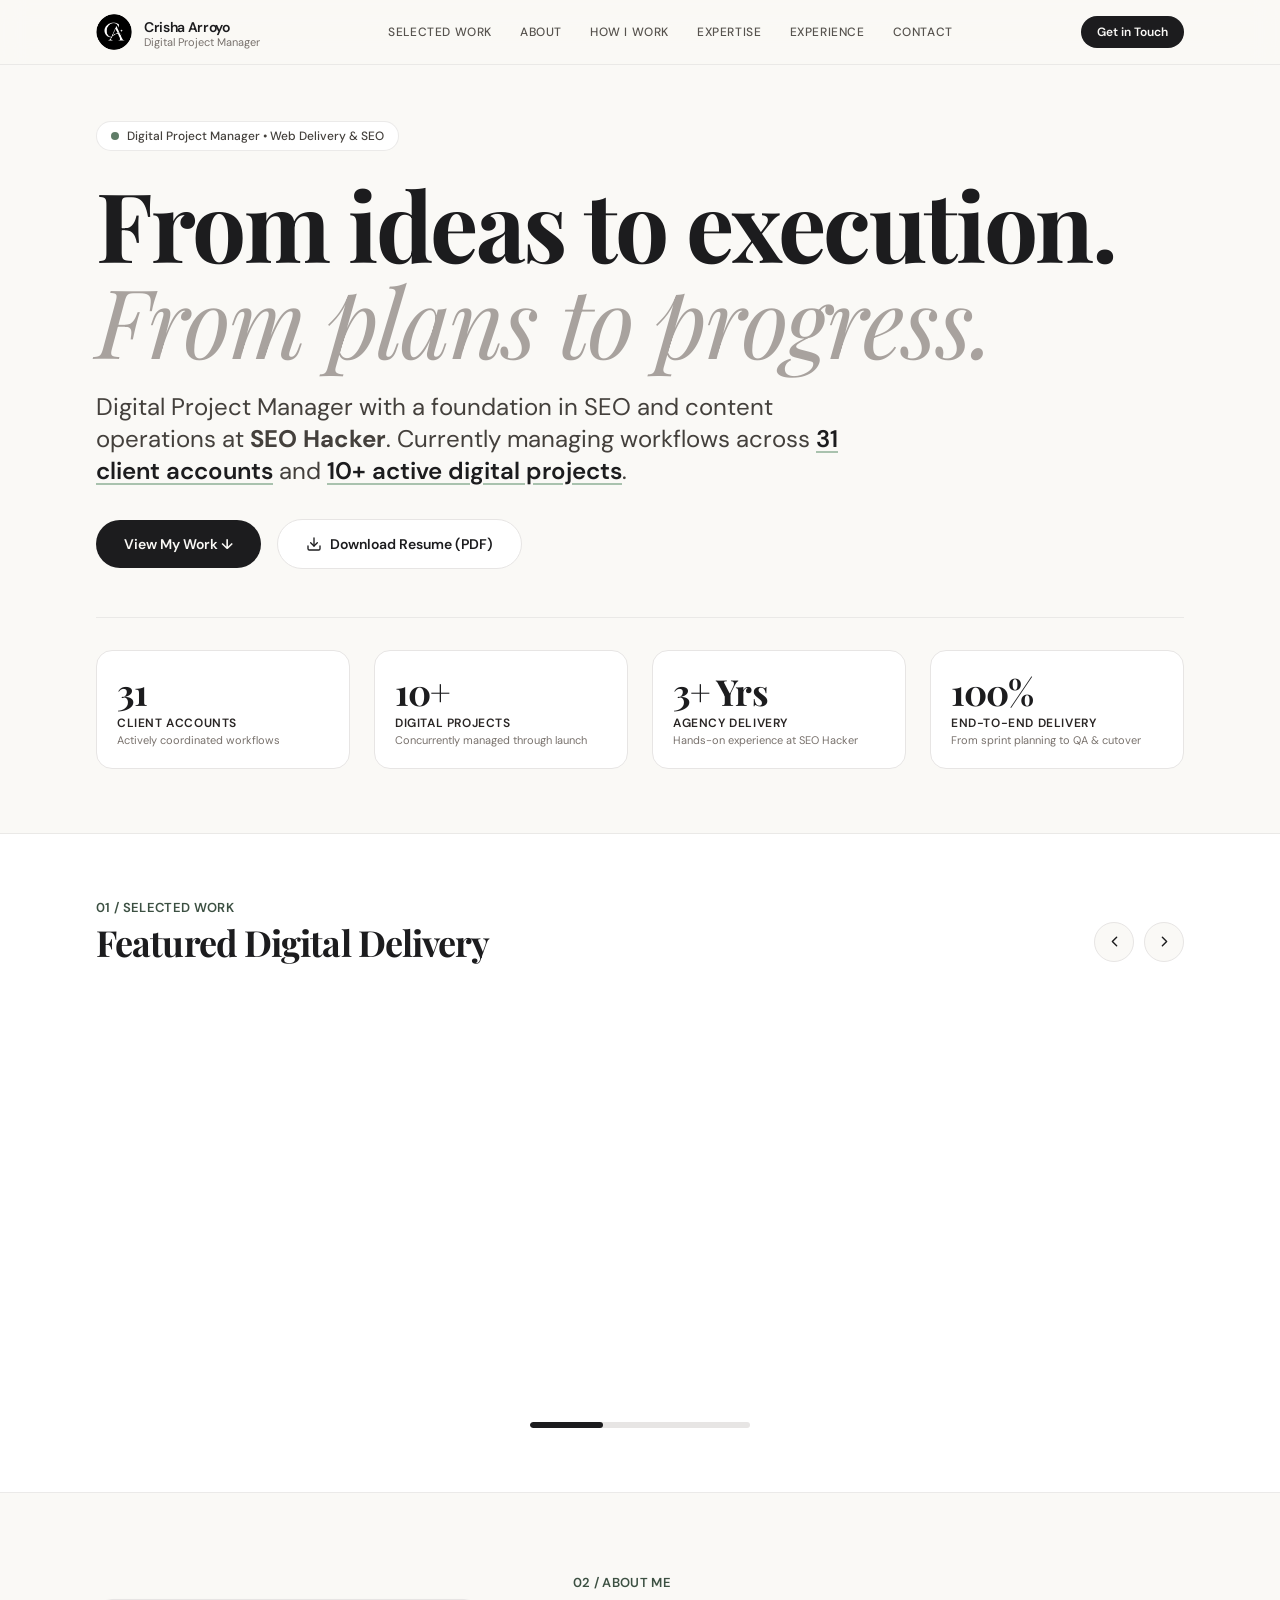
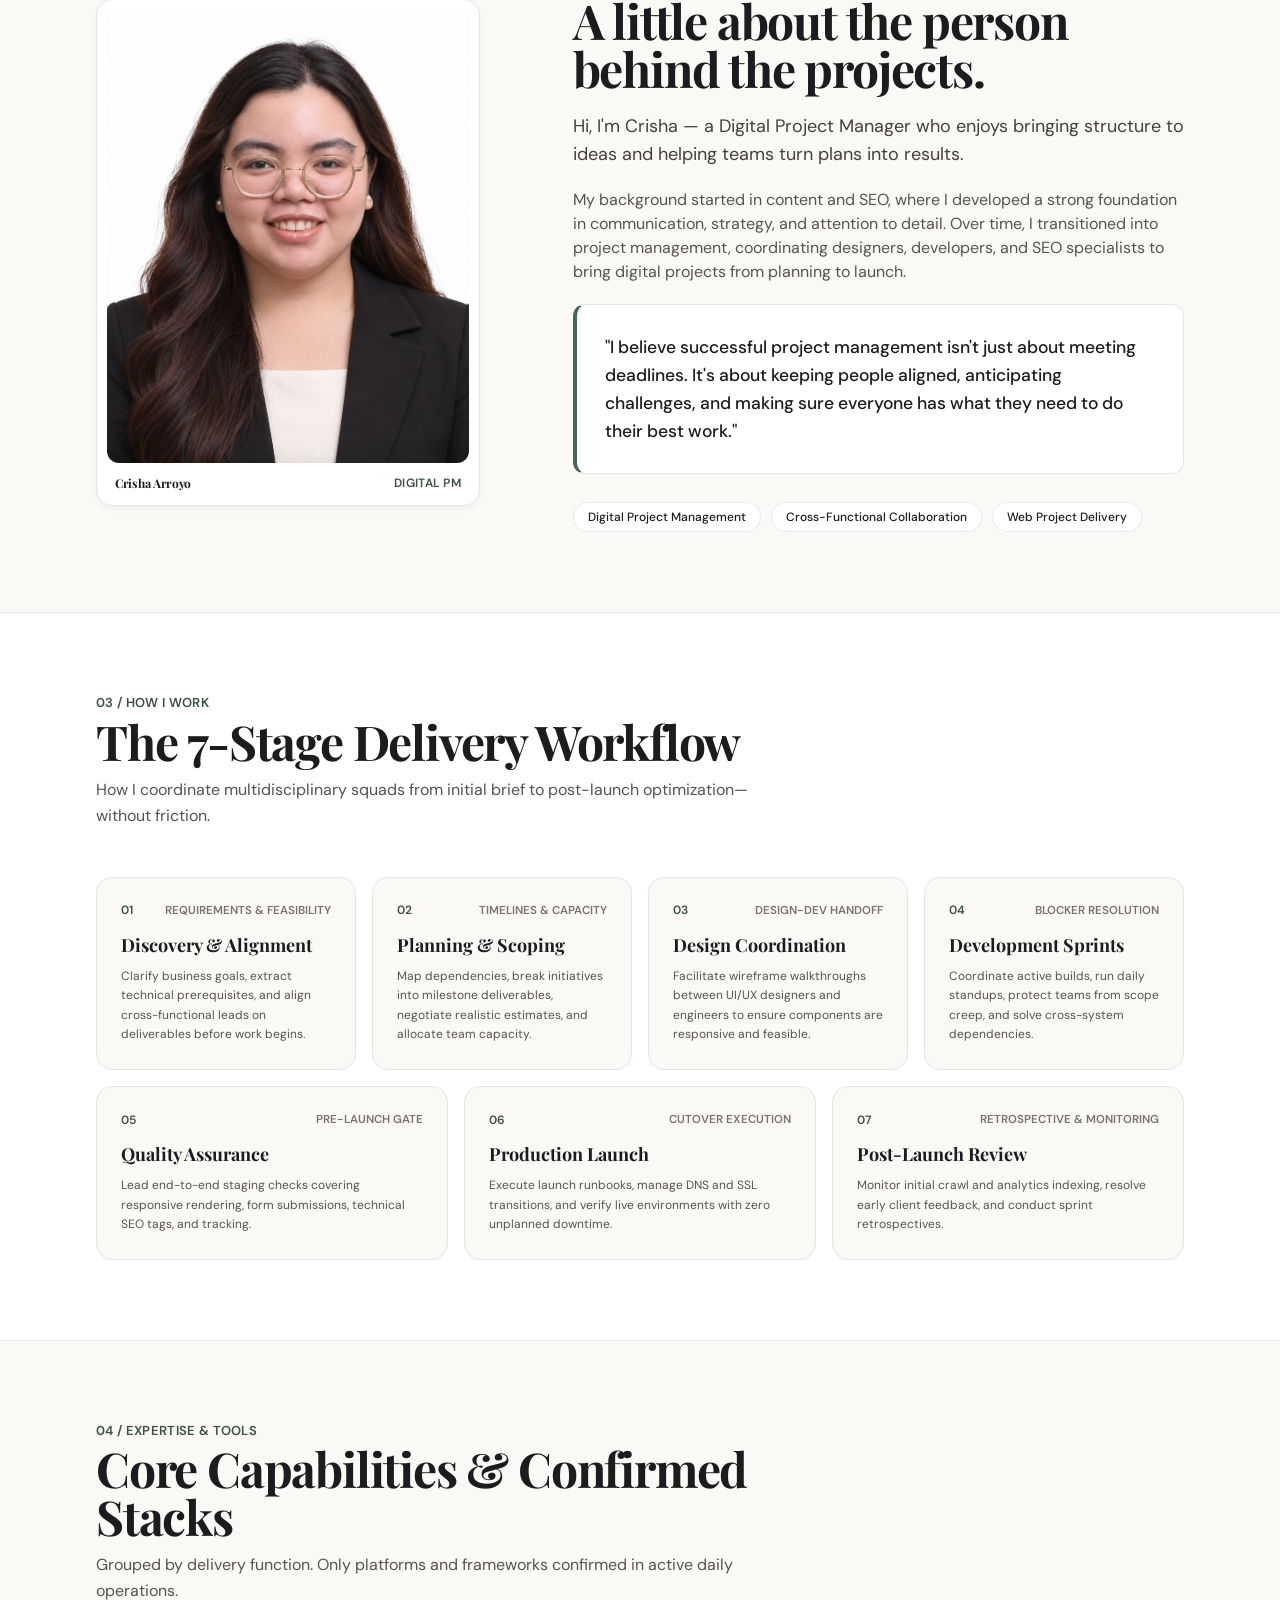
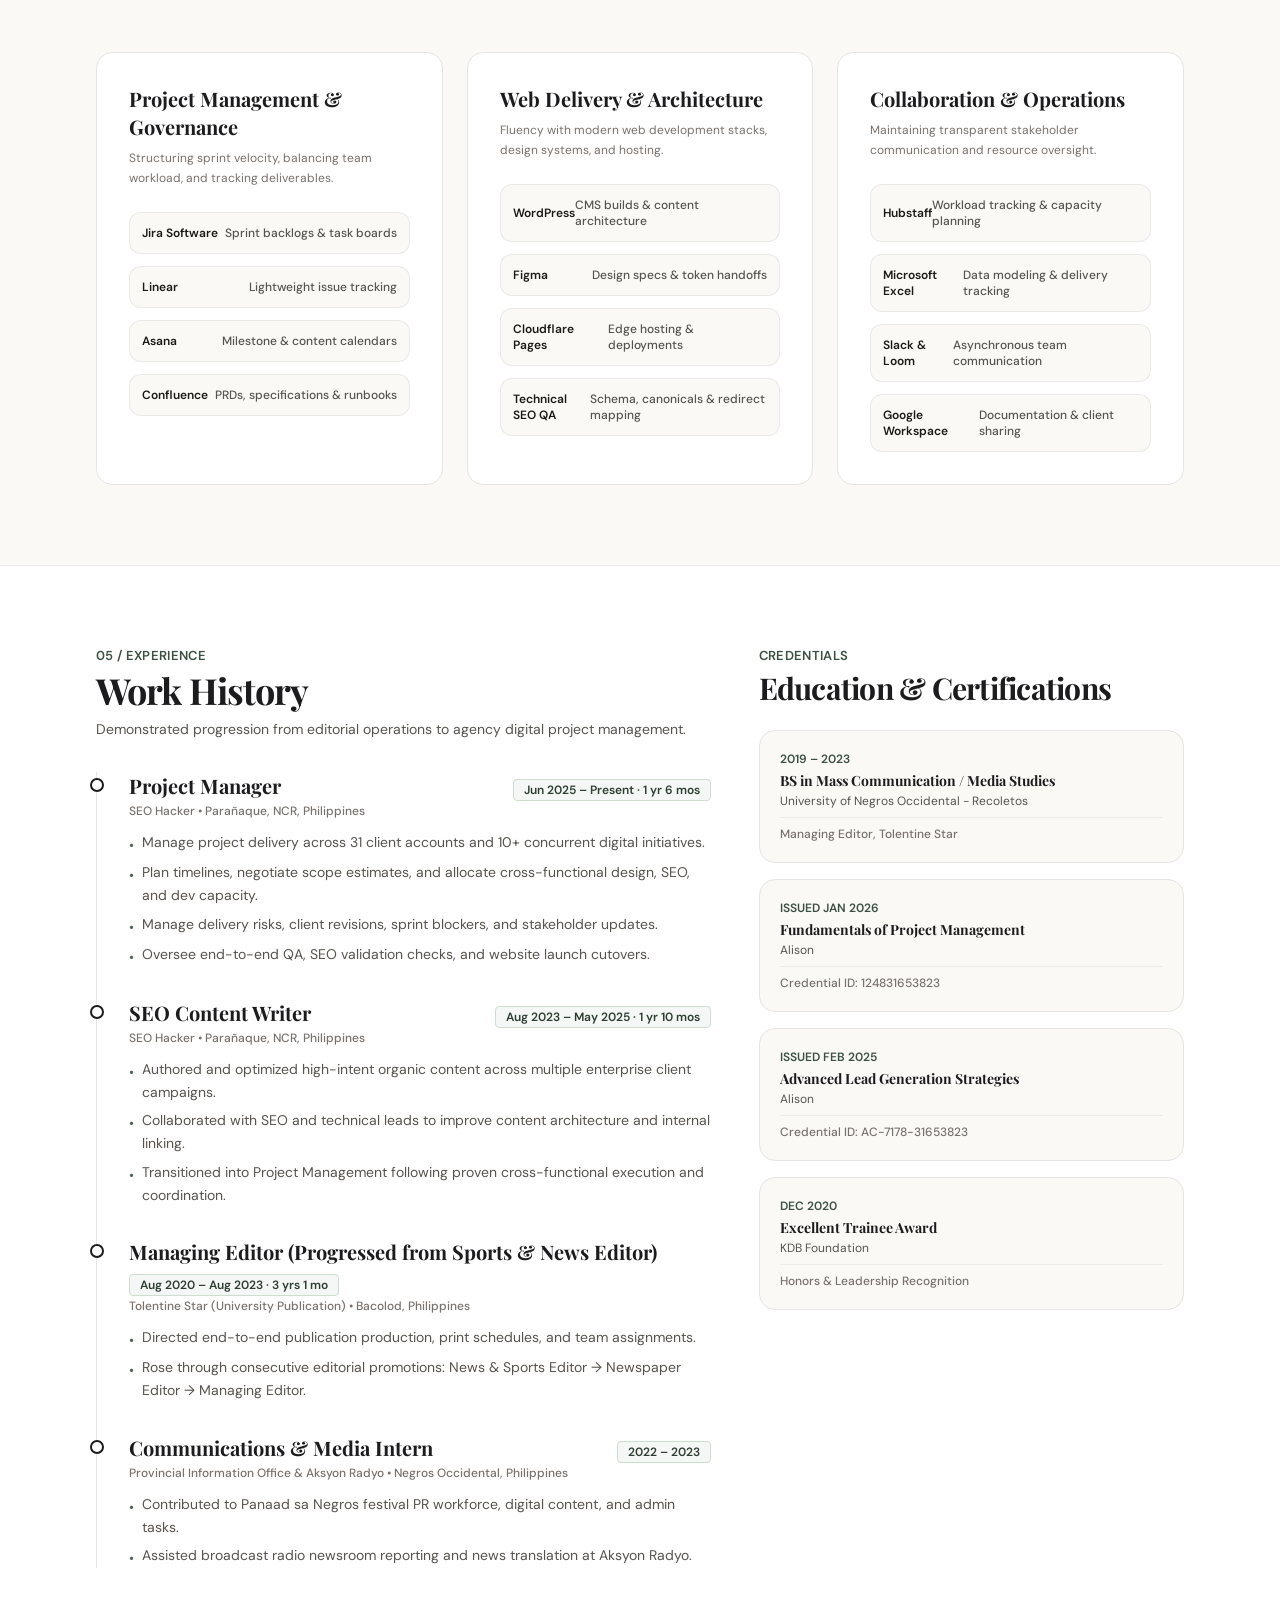
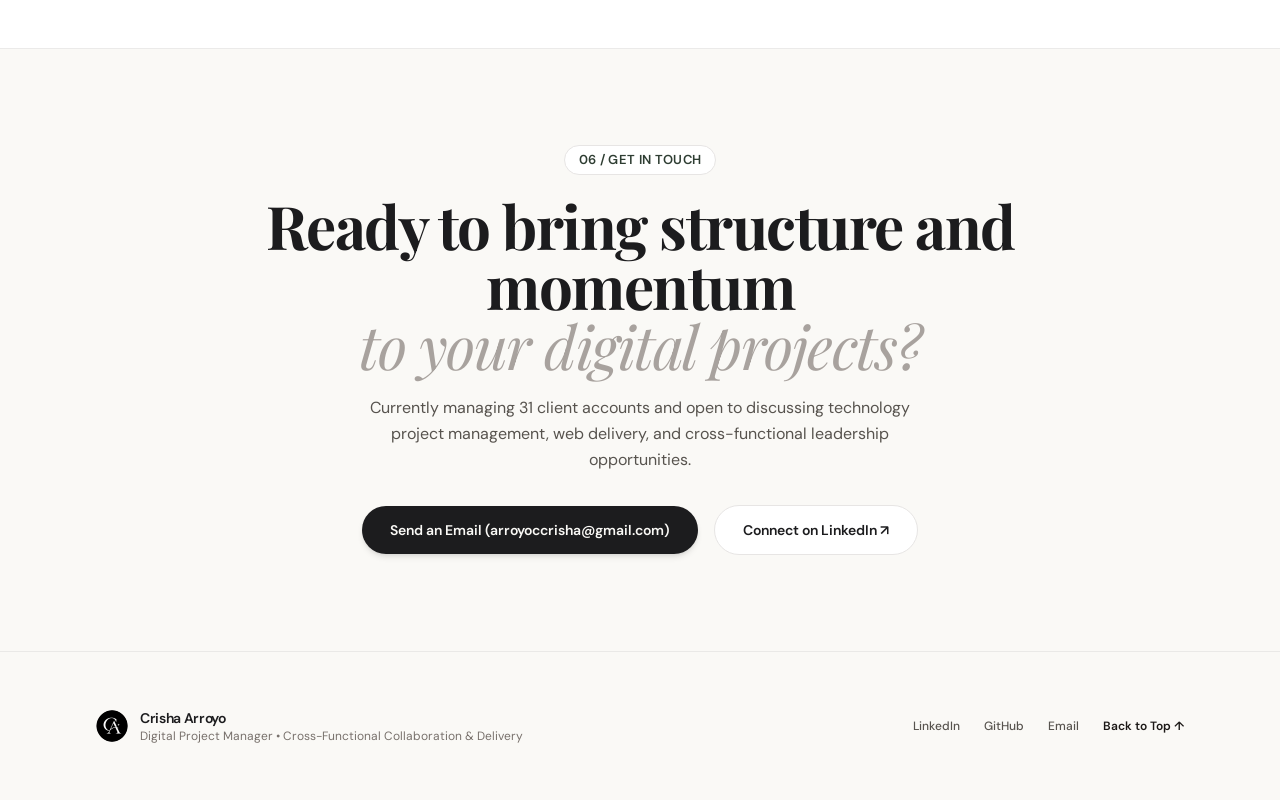
==== commit a6f0293a: "Refine Multi-Account Digital Delivery & Resource Management case study" ====
--- a/index.html
+++ b/index.html
@@ -1,4 +1,4 @@
-<!DOCTYPE html><html lang="en" class="scroll-smooth bg-[#FAF9F6] text-[#1C1C1E]"> <head><meta charset="UTF-8"><meta name="viewport" content="width=device-width, initial-scale=1.0"><link rel="icon" type="image/png" href="/logo.png"><title>Crisha Arroyo | Project Manager Portfolio</title><meta name="description" content="Explore Crisha Arroyo's portfolio featuring project management, digital operations, and cross-functional project delivery."><link rel="canonical" href="https://arroyocrisha.github.io/"><!-- Open Graph / Social Preview Meta --><meta property="og:type" content="website"><meta property="og:url" content="https://arroyocrisha.github.io/"><meta property="og:title" content="Crisha Arroyo | Project Manager Portfolio"><meta property="og:description" content="Project management, digital operations, and cross-functional project delivery."><meta name="image" property="og:image" content="https://arroyocrisha.github.io/og-preview.png"><meta property="og:image:secure_url" content="https://arroyocrisha.github.io/og-preview.png"><meta property="og:image:type" content="image/png"><meta property="og:image:width" content="1200"><meta property="og:image:height" content="630"><meta property="og:image:alt" content="Crisha Arroyo | Project Manager Portfolio"><meta property="og:site_name" content="Crisha Arroyo Portfolio"><meta name="author" content="Crisha Arroyo"><meta property="article:published_time" content="2026-11-19T00:00:00Z"><!-- Twitter / X Card Meta --><meta name="twitter:card" content="summary_large_image"><meta name="twitter:title" content="Crisha Arroyo | Project Manager Portfolio"><meta name="twitter:description" content="Project management, digital operations, and cross-functional project delivery."><meta name="twitter:image" content="https://arroyocrisha.github.io/og-preview.png"><!-- Google Fonts: Playfair Display + DM Sans --><link rel="preconnect" href="https://fonts.googleapis.com"><link rel="preconnect" href="https://fonts.gstatic.com" crossorigin><link href="https://fonts.googleapis.com/css2?family=DM+Sans:ital,opsz,wght@0,9..40,100..1000;1,9..40,100..1000&family=Playfair+Display:ital,wght@0,400..900;1,400..900&display=swap" rel="stylesheet"><!-- Schema.org JSON-LD --><script type="application/ld+json">{"@context":"https://schema.org","@type":"Person","name":"Crisha Arroyo","jobTitle":"Digital Project Manager","url":"https://arroyocrisha.github.io/","image":"https://arroyocrisha.github.io/og-preview.png","description":"Explore Crisha Arroyo's portfolio featuring project management, digital operations, and cross-functional project delivery.","knowsAbout":["Project Management","Digital Delivery","Web Development","Cross-Functional Collaboration","Technical Coordination","Agile & Scrum Methodology","Stakeholder Management"]}</script><link rel="stylesheet" href="/_astro/index.TEktYk_h.css"></head> <body class="min-h-screen flex flex-col font-sans bg-[#FAF9F6] text-[#1C1C1E] antialiased selection:bg-stone-900 selection:text-[#FAF9F6]"> <!-- Minimalist Navigation Bar --> <header class="sticky top-0 z-50 bg-[#FAF9F6]/90 backdrop-blur-md border-b border-stone-200/80 transition-all duration-300"> <div class="max-w-6xl mx-auto px-6 sm:px-8 h-16 flex items-center justify-between"> <a href="https://arroyo-crisha-portfolio.pages.dev/" class="group flex items-center gap-3"> <img src="/logo.png" alt="Crisha Arroyo" class="h-9 w-9 object-contain rounded-full group-hover:scale-105 transition-transform duration-200"> <div class="flex flex-col"> <span class="text-sm font-semibold tracking-tight text-[#1C1C1E] group-hover:text-stone-600 transition-colors">
+<!DOCTYPE html><html lang="en" class="scroll-smooth bg-[#FAF9F6] text-[#1C1C1E]"> <head><meta charset="UTF-8"><meta name="viewport" content="width=device-width, initial-scale=1.0"><link rel="icon" type="image/png" href="/logo.png"><title>Crisha Arroyo | Project Manager Portfolio</title><meta name="description" content="Explore Crisha Arroyo's portfolio featuring project management, digital operations, and cross-functional project delivery."><link rel="canonical" href="https://arroyocrisha.github.io/"><!-- Open Graph / Social Preview Meta --><meta property="og:type" content="website"><meta property="og:url" content="https://arroyocrisha.github.io/"><meta property="og:title" content="Crisha Arroyo | Project Manager Portfolio"><meta property="og:description" content="Project management, digital operations, and cross-functional project delivery."><meta name="image" property="og:image" content="https://arroyocrisha.github.io/og-preview.png"><meta property="og:image:secure_url" content="https://arroyocrisha.github.io/og-preview.png"><meta property="og:image:type" content="image/png"><meta property="og:image:width" content="1200"><meta property="og:image:height" content="630"><meta property="og:image:alt" content="Crisha Arroyo | Project Manager Portfolio"><meta property="og:site_name" content="Crisha Arroyo Portfolio"><meta name="author" content="Crisha Arroyo"><meta property="article:published_time" content="2026-11-19T00:00:00Z"><!-- Twitter / X Card Meta --><meta name="twitter:card" content="summary_large_image"><meta name="twitter:title" content="Crisha Arroyo | Project Manager Portfolio"><meta name="twitter:description" content="Project management, digital operations, and cross-functional project delivery."><meta name="twitter:image" content="https://arroyocrisha.github.io/og-preview.png"><!-- Google Fonts: Playfair Display + DM Sans --><link rel="preconnect" href="https://fonts.googleapis.com"><link rel="preconnect" href="https://fonts.gstatic.com" crossorigin><link href="https://fonts.googleapis.com/css2?family=DM+Sans:ital,opsz,wght@0,9..40,100..1000;1,9..40,100..1000&family=Playfair+Display:ital,wght@0,400..900;1,400..900&display=swap" rel="stylesheet"><!-- Schema.org JSON-LD --><script type="application/ld+json">{"@context":"https://schema.org","@type":"Person","name":"Crisha Arroyo","jobTitle":"Digital Project Manager","url":"https://arroyocrisha.github.io/","image":"https://arroyocrisha.github.io/og-preview.png","description":"Explore Crisha Arroyo's portfolio featuring project management, digital operations, and cross-functional project delivery.","knowsAbout":["Project Management","Digital Delivery","Web Development","Cross-Functional Collaboration","Technical Coordination","Agile & Scrum Methodology","Stakeholder Management"]}</script><link rel="stylesheet" href="/_astro/index.C2Z01_Qv.css"></head> <body class="min-h-screen flex flex-col font-sans bg-[#FAF9F6] text-[#1C1C1E] antialiased selection:bg-stone-900 selection:text-[#FAF9F6]"> <!-- Minimalist Navigation Bar --> <header class="sticky top-0 z-50 bg-[#FAF9F6]/90 backdrop-blur-md border-b border-stone-200/80 transition-all duration-300"> <div class="max-w-6xl mx-auto px-6 sm:px-8 h-16 flex items-center justify-between"> <a href="https://arroyo-crisha-portfolio.pages.dev/" class="group flex items-center gap-3"> <img src="/logo.png" alt="Crisha Arroyo" class="h-9 w-9 object-contain rounded-full group-hover:scale-105 transition-transform duration-200"> <div class="flex flex-col"> <span class="text-sm font-semibold tracking-tight text-[#1C1C1E] group-hover:text-stone-600 transition-colors">
 Crisha Arroyo
 </span> <span class="text-[11px] text-stone-500 font-normal leading-none">
 Digital Project Manager
--- a/_astro/index.C2Z01_Qv.css
+++ b/_astro/index.C2Z01_Qv.css
@@ -0,0 +1 @@
+*,:before,:after{--tw-border-spacing-x: 0;--tw-border-spacing-y: 0;--tw-translate-x: 0;--tw-translate-y: 0;--tw-rotate: 0;--tw-skew-x: 0;--tw-skew-y: 0;--tw-scale-x: 1;--tw-scale-y: 1;--tw-pan-x: ;--tw-pan-y: ;--tw-pinch-zoom: ;--tw-scroll-snap-strictness: proximity;--tw-gradient-from-position: ;--tw-gradient-via-position: ;--tw-gradient-to-position: ;--tw-ordinal: ;--tw-slashed-zero: ;--tw-numeric-figure: ;--tw-numeric-spacing: ;--tw-numeric-fraction: ;--tw-ring-inset: ;--tw-ring-offset-width: 0px;--tw-ring-offset-color: #fff;--tw-ring-color: rgb(59 130 246 / .5);--tw-ring-offset-shadow: 0 0 #0000;--tw-ring-shadow: 0 0 #0000;--tw-shadow: 0 0 #0000;--tw-shadow-colored: 0 0 #0000;--tw-blur: ;--tw-brightness: ;--tw-contrast: ;--tw-grayscale: ;--tw-hue-rotate: ;--tw-invert: ;--tw-saturate: ;--tw-sepia: ;--tw-drop-shadow: ;--tw-backdrop-blur: ;--tw-backdrop-brightness: ;--tw-backdrop-contrast: ;--tw-backdrop-grayscale: ;--tw-backdrop-hue-rotate: ;--tw-backdrop-invert: ;--tw-backdrop-opacity: ;--tw-backdrop-saturate: ;--tw-backdrop-sepia: ;--tw-contain-size: ;--tw-contain-layout: ;--tw-contain-paint: ;--tw-contain-style: }::backdrop{--tw-border-spacing-x: 0;--tw-border-spacing-y: 0;--tw-translate-x: 0;--tw-translate-y: 0;--tw-rotate: 0;--tw-skew-x: 0;--tw-skew-y: 0;--tw-scale-x: 1;--tw-scale-y: 1;--tw-pan-x: ;--tw-pan-y: ;--tw-pinch-zoom: ;--tw-scroll-snap-strictness: proximity;--tw-gradient-from-position: ;--tw-gradient-via-position: ;--tw-gradient-to-position: ;--tw-ordinal: ;--tw-slashed-zero: ;--tw-numeric-figure: ;--tw-numeric-spacing: ;--tw-numeric-fraction: ;--tw-ring-inset: ;--tw-ring-offset-width: 0px;--tw-ring-offset-color: #fff;--tw-ring-color: rgb(59 130 246 / .5);--tw-ring-offset-shadow: 0 0 #0000;--tw-ring-shadow: 0 0 #0000;--tw-shadow: 0 0 #0000;--tw-shadow-colored: 0 0 #0000;--tw-blur: ;--tw-brightness: ;--tw-contrast: ;--tw-grayscale: ;--tw-hue-rotate: ;--tw-invert: ;--tw-saturate: ;--tw-sepia: ;--tw-drop-shadow: ;--tw-backdrop-blur: ;--tw-backdrop-brightness: ;--tw-backdrop-contrast: ;--tw-backdrop-grayscale: ;--tw-backdrop-hue-rotate: ;--tw-backdrop-invert: ;--tw-backdrop-opacity: ;--tw-backdrop-saturate: ;--tw-backdrop-sepia: ;--tw-contain-size: ;--tw-contain-layout: ;--tw-contain-paint: ;--tw-contain-style: }*,:before,:after{box-sizing:border-box;border-width:0;border-style:solid;border-color:#e5e7eb}:before,:after{--tw-content: ""}html,:host{line-height:1.5;-webkit-text-size-adjust:100%;-moz-tab-size:4;-o-tab-size:4;tab-size:4;font-family:DM Sans,system-ui,-apple-system,sans-serif;font-feature-settings:normal;font-variation-settings:normal;-webkit-tap-highlight-color:transparent}body{margin:0;line-height:inherit}hr{height:0;color:inherit;border-top-width:1px}abbr:where([title]){-webkit-text-decoration:underline dotted;text-decoration:underline dotted}h1,h2,h3,h4,h5,h6{font-size:inherit;font-weight:inherit}a{color:inherit;text-decoration:inherit}b,strong{font-weight:bolder}code,kbd,samp,pre{font-family:ui-monospace,SFMono-Regular,Menlo,Monaco,Consolas,Liberation Mono,Courier New,monospace;font-feature-settings:normal;font-variation-settings:normal;font-size:1em}small{font-size:80%}sub,sup{font-size:75%;line-height:0;position:relative;vertical-align:baseline}sub{bottom:-.25em}sup{top:-.5em}table{text-indent:0;border-color:inherit;border-collapse:collapse}button,input,optgroup,select,textarea{font-family:inherit;font-feature-settings:inherit;font-variation-settings:inherit;font-size:100%;font-weight:inherit;line-height:inherit;letter-spacing:inherit;color:inherit;margin:0;padding:0}button,select{text-transform:none}button,input:where([type=button]),input:where([type=reset]),input:where([type=submit]){-webkit-appearance:button;background-color:transparent;background-image:none}:-moz-focusring{outline:auto}:-moz-ui-invalid{box-shadow:none}progress{vertical-align:baseline}::-webkit-inner-spin-button,::-webkit-outer-spin-button{height:auto}[type=search]{-webkit-appearance:textfield;outline-offset:-2px}::-webkit-search-decoration{-webkit-appearance:none}::-webkit-file-upload-button{-webkit-appearance:button;font:inherit}summary{display:list-item}blockquote,dl,dd,h1,h2,h3,h4,h5,h6,hr,figure,p,pre{margin:0}fieldset{margin:0;padding:0}legend{padding:0}ol,ul,menu{list-style:none;margin:0;padding:0}dialog{padding:0}textarea{resize:vertical}input::-moz-placeholder,textarea::-moz-placeholder{opacity:1;color:#9ca3af}input::placeholder,textarea::placeholder{opacity:1;color:#9ca3af}button,[role=button]{cursor:pointer}:disabled{cursor:default}img,svg,video,canvas,audio,iframe,embed,object{display:block;vertical-align:middle}img,video{max-width:100%;height:auto}[hidden]:where(:not([hidden=until-found])){display:none}.sr-only{position:absolute;width:1px;height:1px;padding:0;margin:-1px;overflow:hidden;clip:rect(0,0,0,0);white-space:nowrap;border-width:0}.pointer-events-none{pointer-events:none}.visible{visibility:visible}.invisible{visibility:hidden}.fixed{position:fixed}.absolute{position:absolute}.relative{position:relative}.sticky{position:sticky}.-inset-2{inset:-.5rem}.inset-0{inset:0}.-left-\[31px\]{left:-31px}.left-0{left:0}.left-\[4\%\]{left:4%}.right-\[4\%\]{right:4%}.top-0{top:0}.top-1\.5{top:.375rem}.top-16{top:4rem}.top-\[26px\]{top:26px}.-z-10{z-index:-10}.z-10{z-index:10}.z-40{z-index:40}.z-50{z-index:50}.z-\[100\]{z-index:100}.col-start-1{grid-column-start:1}.row-start-1{grid-row-start:1}.-my-3{margin-top:-.75rem;margin-bottom:-.75rem}.mx-auto{margin-left:auto;margin-right:auto}.mb-1{margin-bottom:.25rem}.mb-12{margin-bottom:3rem}.mb-2{margin-bottom:.5rem}.mb-3{margin-bottom:.75rem}.mb-4{margin-bottom:1rem}.mb-5{margin-bottom:1.25rem}.mb-6{margin-bottom:1.5rem}.mb-8{margin-bottom:2rem}.mr-1{margin-right:.25rem}.mt-0\.5{margin-top:.125rem}.mt-1{margin-top:.25rem}.mt-10{margin-top:2.5rem}.mt-12{margin-top:3rem}.mt-2{margin-top:.5rem}.mt-2\.5{margin-top:.625rem}.mt-20{margin-top:5rem}.mt-3{margin-top:.75rem}.mt-4{margin-top:1rem}.mt-5{margin-top:1.25rem}.mt-6{margin-top:1.5rem}.mt-8{margin-top:2rem}.line-clamp-2{overflow:hidden;display:-webkit-box;-webkit-box-orient:vertical;-webkit-line-clamp:2}.block{display:block}.inline-block{display:inline-block}.inline{display:inline}.flex{display:flex}.inline-flex{display:inline-flex}.grid{display:grid}.inline-grid{display:inline-grid}.hidden{display:none}.aspect-\[4\/5\]{aspect-ratio:4/5}.h-0\.5{height:.125rem}.h-1\.5{height:.375rem}.h-10{height:2.5rem}.h-12{height:3rem}.h-16{height:4rem}.h-2{height:.5rem}.h-20{height:5rem}.h-24{height:6rem}.h-3\.5{height:.875rem}.h-4{height:1rem}.h-5{height:1.25rem}.h-6{height:1.5rem}.h-7{height:1.75rem}.h-8{height:2rem}.h-9{height:2.25rem}.h-\[170px\]{height:170px}.h-\[215px\]{height:215px}.h-auto{height:auto}.h-full{height:100%}.min-h-screen{min-height:100vh}.w-10{width:2.5rem}.w-12{width:3rem}.w-2{width:.5rem}.w-3\.5{width:.875rem}.w-4{width:1rem}.w-5{width:1.25rem}.w-6{width:1.5rem}.w-7{width:1.75rem}.w-8{width:2rem}.w-9{width:2.25rem}.w-\[220px\]{width:220px}.w-full{width:100%}.w-px{width:1px}.max-w-2xl{max-width:42rem}.max-w-3xl{max-width:48rem}.max-w-4xl{max-width:56rem}.max-w-5xl{max-width:64rem}.max-w-6xl{max-width:72rem}.max-w-lg{max-width:32rem}.max-w-md{max-width:28rem}.max-w-sm{max-width:24rem}.max-w-xl{max-width:36rem}.flex-1{flex:1 1 0%}.shrink-0{flex-shrink:0}.flex-grow{flex-grow:1}.-rotate-1{--tw-rotate: -1deg;transform:translate(var(--tw-translate-x),var(--tw-translate-y)) rotate(var(--tw-rotate)) skew(var(--tw-skew-x)) skewY(var(--tw-skew-y)) scaleX(var(--tw-scale-x)) scaleY(var(--tw-scale-y))}.scale-100{--tw-scale-x: 1;--tw-scale-y: 1;transform:translate(var(--tw-translate-x),var(--tw-translate-y)) rotate(var(--tw-rotate)) skew(var(--tw-skew-x)) skewY(var(--tw-skew-y)) scaleX(var(--tw-scale-x)) scaleY(var(--tw-scale-y))}.scale-105{--tw-scale-x: 1.05;--tw-scale-y: 1.05;transform:translate(var(--tw-translate-x),var(--tw-translate-y)) rotate(var(--tw-rotate)) skew(var(--tw-skew-x)) skewY(var(--tw-skew-y)) scaleX(var(--tw-scale-x)) scaleY(var(--tw-scale-y))}.scale-95{--tw-scale-x: .95;--tw-scale-y: .95;transform:translate(var(--tw-translate-x),var(--tw-translate-y)) rotate(var(--tw-rotate)) skew(var(--tw-skew-x)) skewY(var(--tw-skew-y)) scaleX(var(--tw-scale-x)) scaleY(var(--tw-scale-y))}.transform{transform:translate(var(--tw-translate-x),var(--tw-translate-y)) rotate(var(--tw-rotate)) skew(var(--tw-skew-x)) skewY(var(--tw-skew-y)) scaleX(var(--tw-scale-x)) scaleY(var(--tw-scale-y))}@keyframes pulse{50%{opacity:.5}}.animate-pulse{animation:pulse 2s cubic-bezier(.4,0,.6,1) infinite}.cursor-grab{cursor:grab}.cursor-pointer{cursor:pointer}.touch-none{touch-action:none}.select-none{-webkit-user-select:none;-moz-user-select:none;user-select:none}.resize-none{resize:none}.resize{resize:both}.grid-cols-1{grid-template-columns:repeat(1,minmax(0,1fr))}.grid-cols-2{grid-template-columns:repeat(2,minmax(0,1fr))}.grid-cols-9{grid-template-columns:repeat(9,minmax(0,1fr))}.flex-col{flex-direction:column}.flex-wrap{flex-wrap:wrap}.items-start{align-items:flex-start}.items-center{align-items:center}.items-baseline{align-items:baseline}.items-stretch{align-items:stretch}.justify-center{justify-content:center}.justify-between{justify-content:space-between}.gap-1{gap:.25rem}.gap-1\.5{gap:.375rem}.gap-10{gap:2.5rem}.gap-12{gap:3rem}.gap-2{gap:.5rem}.gap-2\.5{gap:.625rem}.gap-3{gap:.75rem}.gap-3\.5{gap:.875rem}.gap-4{gap:1rem}.gap-5{gap:1.25rem}.gap-6{gap:1.5rem}.gap-7{gap:1.75rem}.gap-8{gap:2rem}.space-y-1>:not([hidden])~:not([hidden]){--tw-space-y-reverse: 0;margin-top:calc(.25rem * calc(1 - var(--tw-space-y-reverse)));margin-bottom:calc(.25rem * var(--tw-space-y-reverse))}.space-y-1\.5>:not([hidden])~:not([hidden]){--tw-space-y-reverse: 0;margin-top:calc(.375rem * calc(1 - var(--tw-space-y-reverse)));margin-bottom:calc(.375rem * var(--tw-space-y-reverse))}.space-y-14>:not([hidden])~:not([hidden]){--tw-space-y-reverse: 0;margin-top:calc(3.5rem * calc(1 - var(--tw-space-y-reverse)));margin-bottom:calc(3.5rem * var(--tw-space-y-reverse))}.space-y-16>:not([hidden])~:not([hidden]){--tw-space-y-reverse: 0;margin-top:calc(4rem * calc(1 - var(--tw-space-y-reverse)));margin-bottom:calc(4rem * var(--tw-space-y-reverse))}.space-y-2>:not([hidden])~:not([hidden]){--tw-space-y-reverse: 0;margin-top:calc(.5rem * calc(1 - var(--tw-space-y-reverse)));margin-bottom:calc(.5rem * var(--tw-space-y-reverse))}.space-y-2\.5>:not([hidden])~:not([hidden]){--tw-space-y-reverse: 0;margin-top:calc(.625rem * calc(1 - var(--tw-space-y-reverse)));margin-bottom:calc(.625rem * var(--tw-space-y-reverse))}.space-y-3>:not([hidden])~:not([hidden]){--tw-space-y-reverse: 0;margin-top:calc(.75rem * calc(1 - var(--tw-space-y-reverse)));margin-bottom:calc(.75rem * var(--tw-space-y-reverse))}.space-y-3\.5>:not([hidden])~:not([hidden]){--tw-space-y-reverse: 0;margin-top:calc(.875rem * calc(1 - var(--tw-space-y-reverse)));margin-bottom:calc(.875rem * var(--tw-space-y-reverse))}.space-y-4>:not([hidden])~:not([hidden]){--tw-space-y-reverse: 0;margin-top:calc(1rem * calc(1 - var(--tw-space-y-reverse)));margin-bottom:calc(1rem * var(--tw-space-y-reverse))}.space-y-5>:not([hidden])~:not([hidden]){--tw-space-y-reverse: 0;margin-top:calc(1.25rem * calc(1 - var(--tw-space-y-reverse)));margin-bottom:calc(1.25rem * var(--tw-space-y-reverse))}.space-y-6>:not([hidden])~:not([hidden]){--tw-space-y-reverse: 0;margin-top:calc(1.5rem * calc(1 - var(--tw-space-y-reverse)));margin-bottom:calc(1.5rem * var(--tw-space-y-reverse))}.space-y-7>:not([hidden])~:not([hidden]){--tw-space-y-reverse: 0;margin-top:calc(1.75rem * calc(1 - var(--tw-space-y-reverse)));margin-bottom:calc(1.75rem * var(--tw-space-y-reverse))}.space-y-8>:not([hidden])~:not([hidden]){--tw-space-y-reverse: 0;margin-top:calc(2rem * calc(1 - var(--tw-space-y-reverse)));margin-bottom:calc(2rem * var(--tw-space-y-reverse))}.self-start{align-self:flex-start}.overflow-hidden{overflow:hidden}.overflow-x-auto{overflow-x:auto}.overflow-x-hidden{overflow-x:hidden}.scroll-smooth{scroll-behavior:smooth}.truncate{overflow:hidden;text-overflow:ellipsis;white-space:nowrap}.rounded{border-radius:.25rem}.rounded-2xl{border-radius:1rem}.rounded-3xl{border-radius:1.5rem}.rounded-full{border-radius:9999px}.rounded-lg{border-radius:.5rem}.rounded-md{border-radius:.375rem}.rounded-xl{border-radius:.75rem}.border{border-width:1px}.border-2{border-width:2px}.border-b{border-bottom-width:1px}.border-l{border-left-width:1px}.border-l-4{border-left-width:4px}.border-t{border-top-width:1px}.border-dashed{border-style:dashed}.border-\[\#1C1C1E\]{--tw-border-opacity: 1;border-color:rgb(28 28 30 / var(--tw-border-opacity, 1))}.border-sage-200{--tw-border-opacity: 1;border-color:rgb(205 221 208 / var(--tw-border-opacity, 1))}.border-sage-600{--tw-border-opacity: 1;border-color:rgb(77 102 84 / var(--tw-border-opacity, 1))}.border-stone-100{--tw-border-opacity: 1;border-color:rgb(245 245 244 / var(--tw-border-opacity, 1))}.border-stone-200{--tw-border-opacity: 1;border-color:rgb(231 229 228 / var(--tw-border-opacity, 1))}.border-stone-200\/70{border-color:#e7e5e4b3}.border-stone-200\/80{border-color:#e7e5e4cc}.border-stone-200\/90{border-color:#e7e5e4e6}.border-stone-300{--tw-border-opacity: 1;border-color:rgb(214 211 209 / var(--tw-border-opacity, 1))}.border-stone-800{--tw-border-opacity: 1;border-color:rgb(41 37 36 / var(--tw-border-opacity, 1))}.border-l-sage-600{--tw-border-opacity: 1;border-left-color:rgb(77 102 84 / var(--tw-border-opacity, 1))}.bg-\[\#1C1C1E\]{--tw-bg-opacity: 1;background-color:rgb(28 28 30 / var(--tw-bg-opacity, 1))}.bg-\[\#1C1C1E\]\/50{background-color:#1c1c1e80}.bg-\[\#F3F1EC\]{--tw-bg-opacity: 1;background-color:rgb(243 241 236 / var(--tw-bg-opacity, 1))}.bg-\[\#FAF9F6\]{--tw-bg-opacity: 1;background-color:rgb(250 249 246 / var(--tw-bg-opacity, 1))}.bg-\[\#FAF9F6\]\/90{background-color:#faf9f6e6}.bg-canvas{--tw-bg-opacity: 1;background-color:rgb(250 249 246 / var(--tw-bg-opacity, 1))}.bg-sage-100{--tw-bg-opacity: 1;background-color:rgb(230 237 232 / var(--tw-bg-opacity, 1))}.bg-sage-100\/80{background-color:#e6ede8cc}.bg-sage-50{--tw-bg-opacity: 1;background-color:rgb(244 247 245 / var(--tw-bg-opacity, 1))}.bg-sage-50\/70{background-color:#f4f7f5b3}.bg-sage-500{--tw-bg-opacity: 1;background-color:rgb(95 124 103 / var(--tw-bg-opacity, 1))}.bg-sage-600{--tw-bg-opacity: 1;background-color:rgb(77 102 84 / var(--tw-bg-opacity, 1))}.bg-sage-700{--tw-bg-opacity: 1;background-color:rgb(60 80 66 / var(--tw-bg-opacity, 1))}.bg-stone-100{--tw-bg-opacity: 1;background-color:rgb(245 245 244 / var(--tw-bg-opacity, 1))}.bg-stone-200{--tw-bg-opacity: 1;background-color:rgb(231 229 228 / var(--tw-bg-opacity, 1))}.bg-stone-300{--tw-bg-opacity: 1;background-color:rgb(214 211 209 / var(--tw-bg-opacity, 1))}.bg-stone-50{--tw-bg-opacity: 1;background-color:rgb(250 250 249 / var(--tw-bg-opacity, 1))}.bg-stone-50\/50{background-color:#fafaf980}.bg-stone-800{--tw-bg-opacity: 1;background-color:rgb(41 37 36 / var(--tw-bg-opacity, 1))}.bg-stone-900{--tw-bg-opacity: 1;background-color:rgb(28 25 23 / var(--tw-bg-opacity, 1))}.bg-white{--tw-bg-opacity: 1;background-color:rgb(255 255 255 / var(--tw-bg-opacity, 1))}.bg-white\/70{background-color:#ffffffb3}.object-contain{-o-object-fit:contain;object-fit:contain}.object-cover{-o-object-fit:cover;object-fit:cover}.object-top{-o-object-position:top;object-position:top}.p-1{padding:.25rem}.p-2{padding:.5rem}.p-2\.5{padding:.625rem}.p-3{padding:.75rem}.p-3\.5{padding:.875rem}.p-4{padding:1rem}.p-5{padding:1.25rem}.p-6{padding:1.5rem}.p-8{padding:2rem}.px-1{padding-left:.25rem;padding-right:.25rem}.px-2{padding-left:.5rem;padding-right:.5rem}.px-2\.5{padding-left:.625rem;padding-right:.625rem}.px-3{padding-left:.75rem;padding-right:.75rem}.px-3\.5{padding-left:.875rem;padding-right:.875rem}.px-4{padding-left:1rem;padding-right:1rem}.px-5{padding-left:1.25rem;padding-right:1.25rem}.px-6{padding-left:1.5rem;padding-right:1.5rem}.px-7{padding-left:1.75rem;padding-right:1.75rem}.px-8{padding-left:2rem;padding-right:2rem}.py-0\.5{padding-top:.125rem;padding-bottom:.125rem}.py-1{padding-top:.25rem;padding-bottom:.25rem}.py-1\.5{padding-top:.375rem;padding-bottom:.375rem}.py-12{padding-top:3rem;padding-bottom:3rem}.py-14{padding-top:3.5rem;padding-bottom:3.5rem}.py-2{padding-top:.5rem;padding-bottom:.5rem}.py-2\.5{padding-top:.625rem;padding-bottom:.625rem}.py-3{padding-top:.75rem;padding-bottom:.75rem}.py-3\.5{padding-top:.875rem;padding-bottom:.875rem}.pb-1{padding-bottom:.25rem}.pb-12{padding-bottom:3rem}.pb-2{padding-bottom:.5rem}.pb-2\.5{padding-bottom:.625rem}.pb-3{padding-bottom:.75rem}.pb-4{padding-bottom:1rem}.pb-5{padding-bottom:1.25rem}.pl-6{padding-left:1.5rem}.pt-1{padding-top:.25rem}.pt-10{padding-top:2.5rem}.pt-2{padding-top:.5rem}.pt-3{padding-top:.75rem}.pt-4{padding-top:1rem}.pt-8{padding-top:2rem}.text-left{text-align:left}.text-center{text-align:center}.text-right{text-align:right}.font-mono{font-family:ui-monospace,SFMono-Regular,Menlo,Monaco,Consolas,Liberation Mono,Courier New,monospace}.font-sans{font-family:DM Sans,system-ui,-apple-system,sans-serif}.font-serif{font-family:Playfair Display,Georgia,serif}.text-2xl{font-size:1.5rem;line-height:2rem}.text-3xl{font-size:1.875rem;line-height:2.25rem}.text-4xl{font-size:2.25rem;line-height:2.5rem}.text-\[10px\]{font-size:10px}.text-\[11\.5px\]{font-size:11.5px}.text-\[11px\]{font-size:11px}.text-\[12\.5px\]{font-size:12.5px}.text-\[12px\]{font-size:12px}.text-\[15\.5px\]{font-size:15.5px}.text-base{font-size:1rem;line-height:1.5rem}.text-lg{font-size:1.125rem;line-height:1.75rem}.text-sm{font-size:.875rem;line-height:1.25rem}.text-xl{font-size:1.25rem;line-height:1.75rem}.text-xs{font-size:.75rem;line-height:1rem}.font-bold{font-weight:700}.font-medium{font-weight:500}.font-normal{font-weight:400}.font-semibold{font-weight:600}.uppercase{text-transform:uppercase}.italic{font-style:italic}.not-italic{font-style:normal}.tabular-nums{--tw-numeric-spacing: tabular-nums;font-variant-numeric:var(--tw-ordinal) var(--tw-slashed-zero) var(--tw-numeric-figure) var(--tw-numeric-spacing) var(--tw-numeric-fraction)}.leading-\[1\.06\]{line-height:1.06}.leading-\[1\.15\]{line-height:1.15}.leading-\[1\.6\]{line-height:1.6}.leading-none{line-height:1}.leading-relaxed{line-height:1.625}.leading-snug{line-height:1.375}.leading-tight{line-height:1.25}.tracking-normal{letter-spacing:0em}.tracking-tight{letter-spacing:-.025em}.tracking-wide{letter-spacing:.025em}.tracking-wider{letter-spacing:.05em}.tracking-widest{letter-spacing:.1em}.text-\[\#1C1C1E\]{--tw-text-opacity: 1;color:rgb(28 28 30 / var(--tw-text-opacity, 1))}.text-\[\#FAF9F6\]{--tw-text-opacity: 1;color:rgb(250 249 246 / var(--tw-text-opacity, 1))}.text-sage-300{--tw-text-opacity: 1;color:rgb(169 194 174 / var(--tw-text-opacity, 1))}.text-sage-600{--tw-text-opacity: 1;color:rgb(77 102 84 / var(--tw-text-opacity, 1))}.text-sage-700{--tw-text-opacity: 1;color:rgb(60 80 66 / var(--tw-text-opacity, 1))}.text-sage-800{--tw-text-opacity: 1;color:rgb(46 61 50 / var(--tw-text-opacity, 1))}.text-stone-300{--tw-text-opacity: 1;color:rgb(214 211 209 / var(--tw-text-opacity, 1))}.text-stone-400{--tw-text-opacity: 1;color:rgb(168 162 158 / var(--tw-text-opacity, 1))}.text-stone-500{--tw-text-opacity: 1;color:rgb(120 113 108 / var(--tw-text-opacity, 1))}.text-stone-600{--tw-text-opacity: 1;color:rgb(87 83 78 / var(--tw-text-opacity, 1))}.text-stone-700{--tw-text-opacity: 1;color:rgb(68 64 60 / var(--tw-text-opacity, 1))}.text-stone-800{--tw-text-opacity: 1;color:rgb(41 37 36 / var(--tw-text-opacity, 1))}.text-stone-900{--tw-text-opacity: 1;color:rgb(28 25 23 / var(--tw-text-opacity, 1))}.text-white{--tw-text-opacity: 1;color:rgb(255 255 255 / var(--tw-text-opacity, 1))}.underline{text-decoration-line:underline}.line-through{text-decoration-line:line-through}.decoration-sage-300{text-decoration-color:#a9c2ae}.underline-offset-4{text-underline-offset:4px}.antialiased{-webkit-font-smoothing:antialiased;-moz-osx-font-smoothing:grayscale}.opacity-0{opacity:0}.opacity-100{opacity:1}.opacity-65{opacity:.65}.opacity-75{opacity:.75}.shadow-2xl{--tw-shadow: 0 25px 50px -12px rgb(0 0 0 / .25);--tw-shadow-colored: 0 25px 50px -12px var(--tw-shadow-color);box-shadow:var(--tw-ring-offset-shadow, 0 0 #0000),var(--tw-ring-shadow, 0 0 #0000),var(--tw-shadow)}.shadow-md{--tw-shadow: 0 4px 6px -1px rgb(0 0 0 / .1), 0 2px 4px -2px rgb(0 0 0 / .1);--tw-shadow-colored: 0 4px 6px -1px var(--tw-shadow-color), 0 2px 4px -2px var(--tw-shadow-color);box-shadow:var(--tw-ring-offset-shadow, 0 0 #0000),var(--tw-ring-shadow, 0 0 #0000),var(--tw-shadow)}.shadow-sm{--tw-shadow: 0 1px 2px 0 rgb(0 0 0 / .05);--tw-shadow-colored: 0 1px 2px 0 var(--tw-shadow-color);box-shadow:var(--tw-ring-offset-shadow, 0 0 #0000),var(--tw-ring-shadow, 0 0 #0000),var(--tw-shadow)}.shadow-stone-200\/40{--tw-shadow-color: rgb(231 229 228 / .4);--tw-shadow: var(--tw-shadow-colored)}.backdrop-blur-md{--tw-backdrop-blur: blur(12px);backdrop-filter:var(--tw-backdrop-blur) var(--tw-backdrop-brightness) var(--tw-backdrop-contrast) var(--tw-backdrop-grayscale) var(--tw-backdrop-hue-rotate) var(--tw-backdrop-invert) var(--tw-backdrop-opacity) var(--tw-backdrop-saturate) var(--tw-backdrop-sepia)}.transition-all{transition-property:all;transition-timing-function:cubic-bezier(.4,0,.2,1);transition-duration:.15s}.transition-colors{transition-property:color,background-color,border-color,text-decoration-color,fill,stroke;transition-timing-function:cubic-bezier(.4,0,.2,1);transition-duration:.15s}.transition-opacity{transition-property:opacity;transition-timing-function:cubic-bezier(.4,0,.2,1);transition-duration:.15s}.transition-shadow{transition-property:box-shadow;transition-timing-function:cubic-bezier(.4,0,.2,1);transition-duration:.15s}.transition-transform{transition-property:transform;transition-timing-function:cubic-bezier(.4,0,.2,1);transition-duration:.15s}.duration-200{transition-duration:.2s}.duration-300{transition-duration:.3s}.duration-500{transition-duration:.5s}.ease-out{transition-timing-function:cubic-bezier(0,0,.2,1)}.will-change-transform{will-change:transform}.\[-ms-overflow-style\:none\]{-ms-overflow-style:none}.\[scrollbar-width\:none\]{scrollbar-width:none}.selection\:bg-stone-900 *::-moz-selection{--tw-bg-opacity: 1;background-color:rgb(28 25 23 / var(--tw-bg-opacity, 1))}.selection\:bg-stone-900 *::selection{--tw-bg-opacity: 1;background-color:rgb(28 25 23 / var(--tw-bg-opacity, 1))}.selection\:text-\[\#FAF9F6\] *::-moz-selection{--tw-text-opacity: 1;color:rgb(250 249 246 / var(--tw-text-opacity, 1))}.selection\:text-\[\#FAF9F6\] *::selection{--tw-text-opacity: 1;color:rgb(250 249 246 / var(--tw-text-opacity, 1))}.selection\:bg-stone-900::-moz-selection{--tw-bg-opacity: 1;background-color:rgb(28 25 23 / var(--tw-bg-opacity, 1))}.selection\:bg-stone-900::selection{--tw-bg-opacity: 1;background-color:rgb(28 25 23 / var(--tw-bg-opacity, 1))}.selection\:text-\[\#FAF9F6\]::-moz-selection{--tw-text-opacity: 1;color:rgb(250 249 246 / var(--tw-text-opacity, 1))}.selection\:text-\[\#FAF9F6\]::selection{--tw-text-opacity: 1;color:rgb(250 249 246 / var(--tw-text-opacity, 1))}.hover\:-translate-y-0\.5:hover{--tw-translate-y: -.125rem;transform:translate(var(--tw-translate-x),var(--tw-translate-y)) rotate(var(--tw-rotate)) skew(var(--tw-skew-x)) skewY(var(--tw-skew-y)) scaleX(var(--tw-scale-x)) scaleY(var(--tw-scale-y))}.hover\:scale-\[1\.02\]:hover{--tw-scale-x: 1.02;--tw-scale-y: 1.02;transform:translate(var(--tw-translate-x),var(--tw-translate-y)) rotate(var(--tw-rotate)) skew(var(--tw-skew-x)) skewY(var(--tw-skew-y)) scaleX(var(--tw-scale-x)) scaleY(var(--tw-scale-y))}.hover\:border-\[\#1C1C1E\]:hover{--tw-border-opacity: 1;border-color:rgb(28 28 30 / var(--tw-border-opacity, 1))}.hover\:border-sage-400:hover{--tw-border-opacity: 1;border-color:rgb(127 159 134 / var(--tw-border-opacity, 1))}.hover\:border-stone-300:hover{--tw-border-opacity: 1;border-color:rgb(214 211 209 / var(--tw-border-opacity, 1))}.hover\:border-stone-400:hover{--tw-border-opacity: 1;border-color:rgb(168 162 158 / var(--tw-border-opacity, 1))}.hover\:bg-\[\#1C1C1E\]:hover{--tw-bg-opacity: 1;background-color:rgb(28 28 30 / var(--tw-bg-opacity, 1))}.hover\:bg-sage-700:hover{--tw-bg-opacity: 1;background-color:rgb(60 80 66 / var(--tw-bg-opacity, 1))}.hover\:bg-stone-100:hover{--tw-bg-opacity: 1;background-color:rgb(245 245 244 / var(--tw-bg-opacity, 1))}.hover\:bg-stone-200:hover{--tw-bg-opacity: 1;background-color:rgb(231 229 228 / var(--tw-bg-opacity, 1))}.hover\:bg-stone-50:hover{--tw-bg-opacity: 1;background-color:rgb(250 250 249 / var(--tw-bg-opacity, 1))}.hover\:bg-stone-800:hover{--tw-bg-opacity: 1;background-color:rgb(41 37 36 / var(--tw-bg-opacity, 1))}.hover\:text-\[\#1C1C1E\]:hover{--tw-text-opacity: 1;color:rgb(28 28 30 / var(--tw-text-opacity, 1))}.hover\:text-\[\#FAF9F6\]:hover{--tw-text-opacity: 1;color:rgb(250 249 246 / var(--tw-text-opacity, 1))}.hover\:text-white:hover{--tw-text-opacity: 1;color:rgb(255 255 255 / var(--tw-text-opacity, 1))}.hover\:underline:hover{text-decoration-line:underline}.hover\:shadow-lg:hover{--tw-shadow: 0 10px 15px -3px rgb(0 0 0 / .1), 0 4px 6px -4px rgb(0 0 0 / .1);--tw-shadow-colored: 0 10px 15px -3px var(--tw-shadow-color), 0 4px 6px -4px var(--tw-shadow-color);box-shadow:var(--tw-ring-offset-shadow, 0 0 #0000),var(--tw-ring-shadow, 0 0 #0000),var(--tw-shadow)}.focus\:border-\[\#1C1C1E\]:focus{--tw-border-opacity: 1;border-color:rgb(28 28 30 / var(--tw-border-opacity, 1))}.focus\:outline-none:focus{outline:2px solid transparent;outline-offset:2px}.focus-visible\:outline-none:focus-visible{outline:2px solid transparent;outline-offset:2px}.focus-visible\:outline-2:focus-visible{outline-width:2px}.focus-visible\:outline-offset-2:focus-visible{outline-offset:2px}.focus-visible\:outline-offset-4:focus-visible{outline-offset:4px}.focus-visible\:outline-\[\#1C1C1E\]:focus-visible{outline-color:#1c1c1e}.focus-visible\:outline-stone-400:focus-visible{outline-color:#a8a29e}.active\:translate-y-0:active{--tw-translate-y: 0px;transform:translate(var(--tw-translate-x),var(--tw-translate-y)) rotate(var(--tw-rotate)) skew(var(--tw-skew-x)) skewY(var(--tw-skew-y)) scaleX(var(--tw-scale-x)) scaleY(var(--tw-scale-y))}.active\:scale-95:active{--tw-scale-x: .95;--tw-scale-y: .95;transform:translate(var(--tw-translate-x),var(--tw-translate-y)) rotate(var(--tw-rotate)) skew(var(--tw-skew-x)) skewY(var(--tw-skew-y)) scaleX(var(--tw-scale-x)) scaleY(var(--tw-scale-y))}.active\:cursor-grabbing:active{cursor:grabbing}.disabled\:pointer-events-none:disabled{pointer-events:none}.disabled\:opacity-35:disabled{opacity:.35}.group:hover .group-hover\:-translate-x-1{--tw-translate-x: -.25rem;transform:translate(var(--tw-translate-x),var(--tw-translate-y)) rotate(var(--tw-rotate)) skew(var(--tw-skew-x)) skewY(var(--tw-skew-y)) scaleX(var(--tw-scale-x)) scaleY(var(--tw-scale-y))}.group:hover .group-hover\:-translate-y-0\.5{--tw-translate-y: -.125rem;transform:translate(var(--tw-translate-x),var(--tw-translate-y)) rotate(var(--tw-rotate)) skew(var(--tw-skew-x)) skewY(var(--tw-skew-y)) scaleX(var(--tw-scale-x)) scaleY(var(--tw-scale-y))}.group:hover .group-hover\:translate-x-1{--tw-translate-x: .25rem;transform:translate(var(--tw-translate-x),var(--tw-translate-y)) rotate(var(--tw-rotate)) skew(var(--tw-skew-x)) skewY(var(--tw-skew-y)) scaleX(var(--tw-scale-x)) scaleY(var(--tw-scale-y))}.group:hover .group-hover\:scale-105{--tw-scale-x: 1.05;--tw-scale-y: 1.05;transform:translate(var(--tw-translate-x),var(--tw-translate-y)) rotate(var(--tw-rotate)) skew(var(--tw-skew-x)) skewY(var(--tw-skew-y)) scaleX(var(--tw-scale-x)) scaleY(var(--tw-scale-y))}.group:hover .group-hover\:scale-\[1\.03\]{--tw-scale-x: 1.03;--tw-scale-y: 1.03;transform:translate(var(--tw-translate-x),var(--tw-translate-y)) rotate(var(--tw-rotate)) skew(var(--tw-skew-x)) skewY(var(--tw-skew-y)) scaleX(var(--tw-scale-x)) scaleY(var(--tw-scale-y))}.group:hover .group-hover\:border-\[\#1C1C1E\]{--tw-border-opacity: 1;border-color:rgb(28 28 30 / var(--tw-border-opacity, 1))}.group:hover .group-hover\:bg-sage-600{--tw-bg-opacity: 1;background-color:rgb(77 102 84 / var(--tw-bg-opacity, 1))}.group:hover .group-hover\:text-\[\#1C1C1E\]{--tw-text-opacity: 1;color:rgb(28 28 30 / var(--tw-text-opacity, 1))}.group:hover .group-hover\:text-sage-700{--tw-text-opacity: 1;color:rgb(60 80 66 / var(--tw-text-opacity, 1))}.group:hover .group-hover\:text-stone-600{--tw-text-opacity: 1;color:rgb(87 83 78 / var(--tw-text-opacity, 1))}@media(min-width:640px){.sm\:-left-\[39px\]{left:-39px}.sm\:mb-16{margin-bottom:4rem}.sm\:inline-block{display:inline-block}.sm\:w-1\/2{width:50%}.sm\:grid-cols-2{grid-template-columns:repeat(2,minmax(0,1fr))}.sm\:grid-cols-3{grid-template-columns:repeat(3,minmax(0,1fr))}.sm\:grid-cols-5{grid-template-columns:repeat(5,minmax(0,1fr))}.sm\:flex-row{flex-direction:row}.sm\:items-end{align-items:flex-end}.sm\:items-center{align-items:center}.sm\:gap-6{gap:1.5rem}.sm\:space-y-16>:not([hidden])~:not([hidden]){--tw-space-y-reverse: 0;margin-top:calc(4rem * calc(1 - var(--tw-space-y-reverse)));margin-bottom:calc(4rem * var(--tw-space-y-reverse))}.sm\:self-auto{align-self:auto}.sm\:p-10{padding:2.5rem}.sm\:p-12{padding:3rem}.sm\:p-2\.5{padding:.625rem}.sm\:p-5{padding:1.25rem}.sm\:p-6{padding:1.5rem}.sm\:p-7{padding:1.75rem}.sm\:p-8{padding:2rem}.sm\:p-9{padding:2.25rem}.sm\:px-8{padding-left:2rem;padding-right:2rem}.sm\:py-16{padding-top:4rem;padding-bottom:4rem}.sm\:py-20{padding-top:5rem;padding-bottom:5rem}.sm\:py-24{padding-top:6rem;padding-bottom:6rem}.sm\:pb-16{padding-bottom:4rem}.sm\:pl-8{padding-left:2rem}.sm\:pt-14{padding-top:3.5rem}.sm\:text-2xl{font-size:1.5rem;line-height:2rem}.sm\:text-3xl{font-size:1.875rem;line-height:2.25rem}.sm\:text-4xl{font-size:2.25rem;line-height:2.5rem}.sm\:text-5xl{font-size:3rem;line-height:1}.sm\:text-6xl{font-size:3.75rem;line-height:1}.sm\:text-\[12\.5px\]{font-size:12.5px}.sm\:text-\[13px\]{font-size:13px}.sm\:text-\[17\.5px\]{font-size:17.5px}.sm\:text-\[17px\]{font-size:17px}.sm\:text-base{font-size:1rem;line-height:1.5rem}.sm\:text-lg{font-size:1.125rem;line-height:1.75rem}.sm\:text-sm{font-size:.875rem;line-height:1.25rem}.sm\:text-xl{font-size:1.25rem;line-height:1.75rem}}@media(min-width:768px){.md\:col-span-5{grid-column:span 5 / span 5}.md\:col-span-7{grid-column:span 7 / span 7}.md\:flex{display:flex}.md\:max-w-xl{max-width:36rem}.md\:grid-cols-12{grid-template-columns:repeat(12,minmax(0,1fr))}.md\:grid-cols-3{grid-template-columns:repeat(3,minmax(0,1fr))}.md\:grid-cols-4{grid-template-columns:repeat(4,minmax(0,1fr))}.md\:flex-row{flex-direction:row}.md\:items-end{align-items:flex-end}.md\:items-center{align-items:center}.md\:justify-start{justify-content:flex-start}.md\:text-6xl{font-size:3.75rem;line-height:1}.md\:text-7xl{font-size:4.5rem;line-height:1}}@media(min-width:1024px){.lg\:col-span-1{grid-column:span 1 / span 1}.lg\:col-span-4{grid-column:span 4 / span 4}.lg\:col-span-5{grid-column:span 5 / span 5}.lg\:col-span-6{grid-column:span 6 / span 6}.lg\:col-span-7{grid-column:span 7 / span 7}.lg\:col-span-8{grid-column:span 8 / span 8}.lg\:block{display:block}.lg\:flex{display:flex}.lg\:grid{display:grid}.lg\:hidden{display:none}.lg\:h-\[230px\]{height:230px}.lg\:h-\[396px\]{height:396px}.lg\:shrink-0{flex-shrink:0}.lg\:cursor-grab{cursor:grab}.lg\:select-none{-webkit-user-select:none;-moz-user-select:none;user-select:none}.lg\:grid-cols-12{grid-template-columns:repeat(12,minmax(0,1fr))}.lg\:grid-cols-4{grid-template-columns:repeat(4,minmax(0,1fr))}.lg\:grid-cols-5{grid-template-columns:repeat(5,minmax(0,1fr))}.lg\:flex-row{flex-direction:row}.lg\:items-end{align-items:flex-end}.lg\:gap-10{gap:2.5rem}.lg\:gap-14{gap:3.5rem}.lg\:gap-6{gap:1.5rem}.lg\:gap-8{gap:2rem}.lg\:self-auto{align-self:auto}.lg\:overflow-hidden{overflow:hidden}.lg\:text-5xl{font-size:3rem;line-height:1}.lg\:text-6xl{font-size:3.75rem;line-height:1}.lg\:text-8xl{font-size:6rem;line-height:1}.lg\:active\:cursor-grabbing:active{cursor:grabbing}}.\[\&\:\:-webkit-scrollbar\]\:hidden::-webkit-scrollbar{display:none}
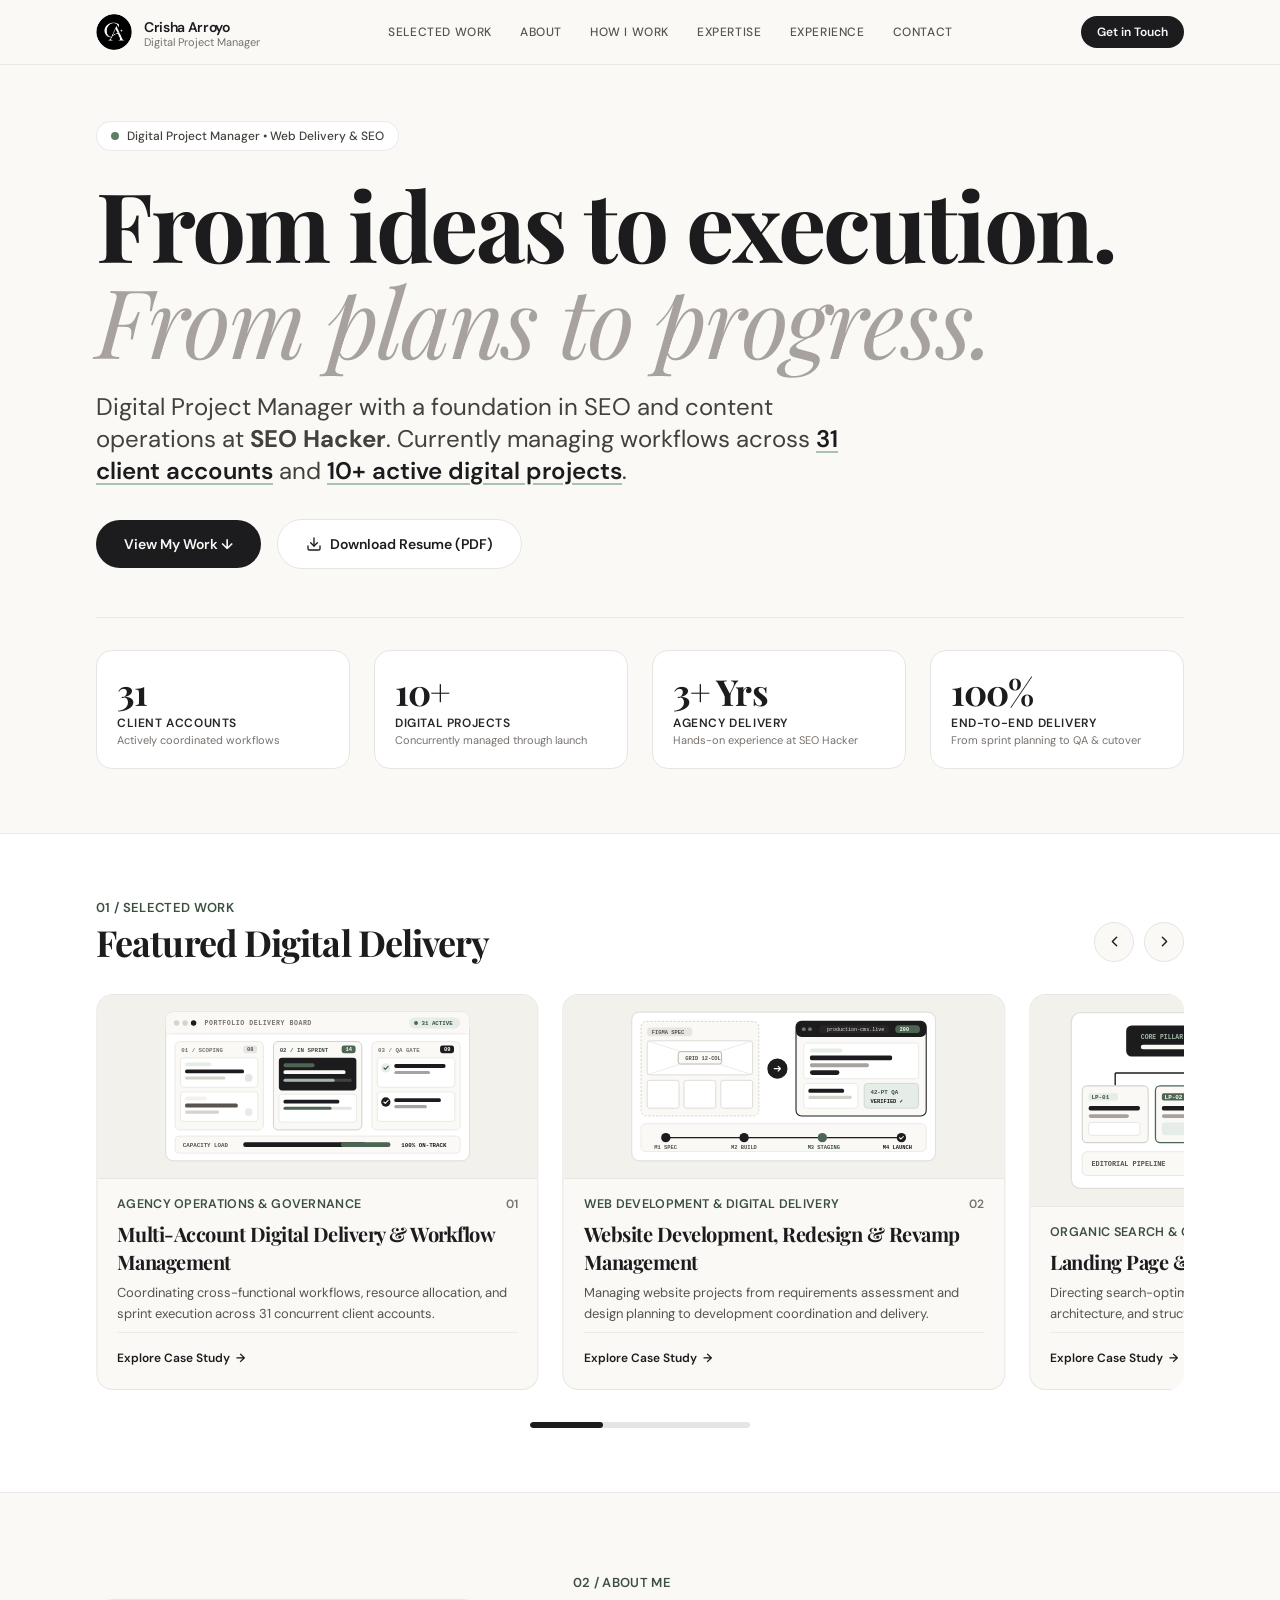
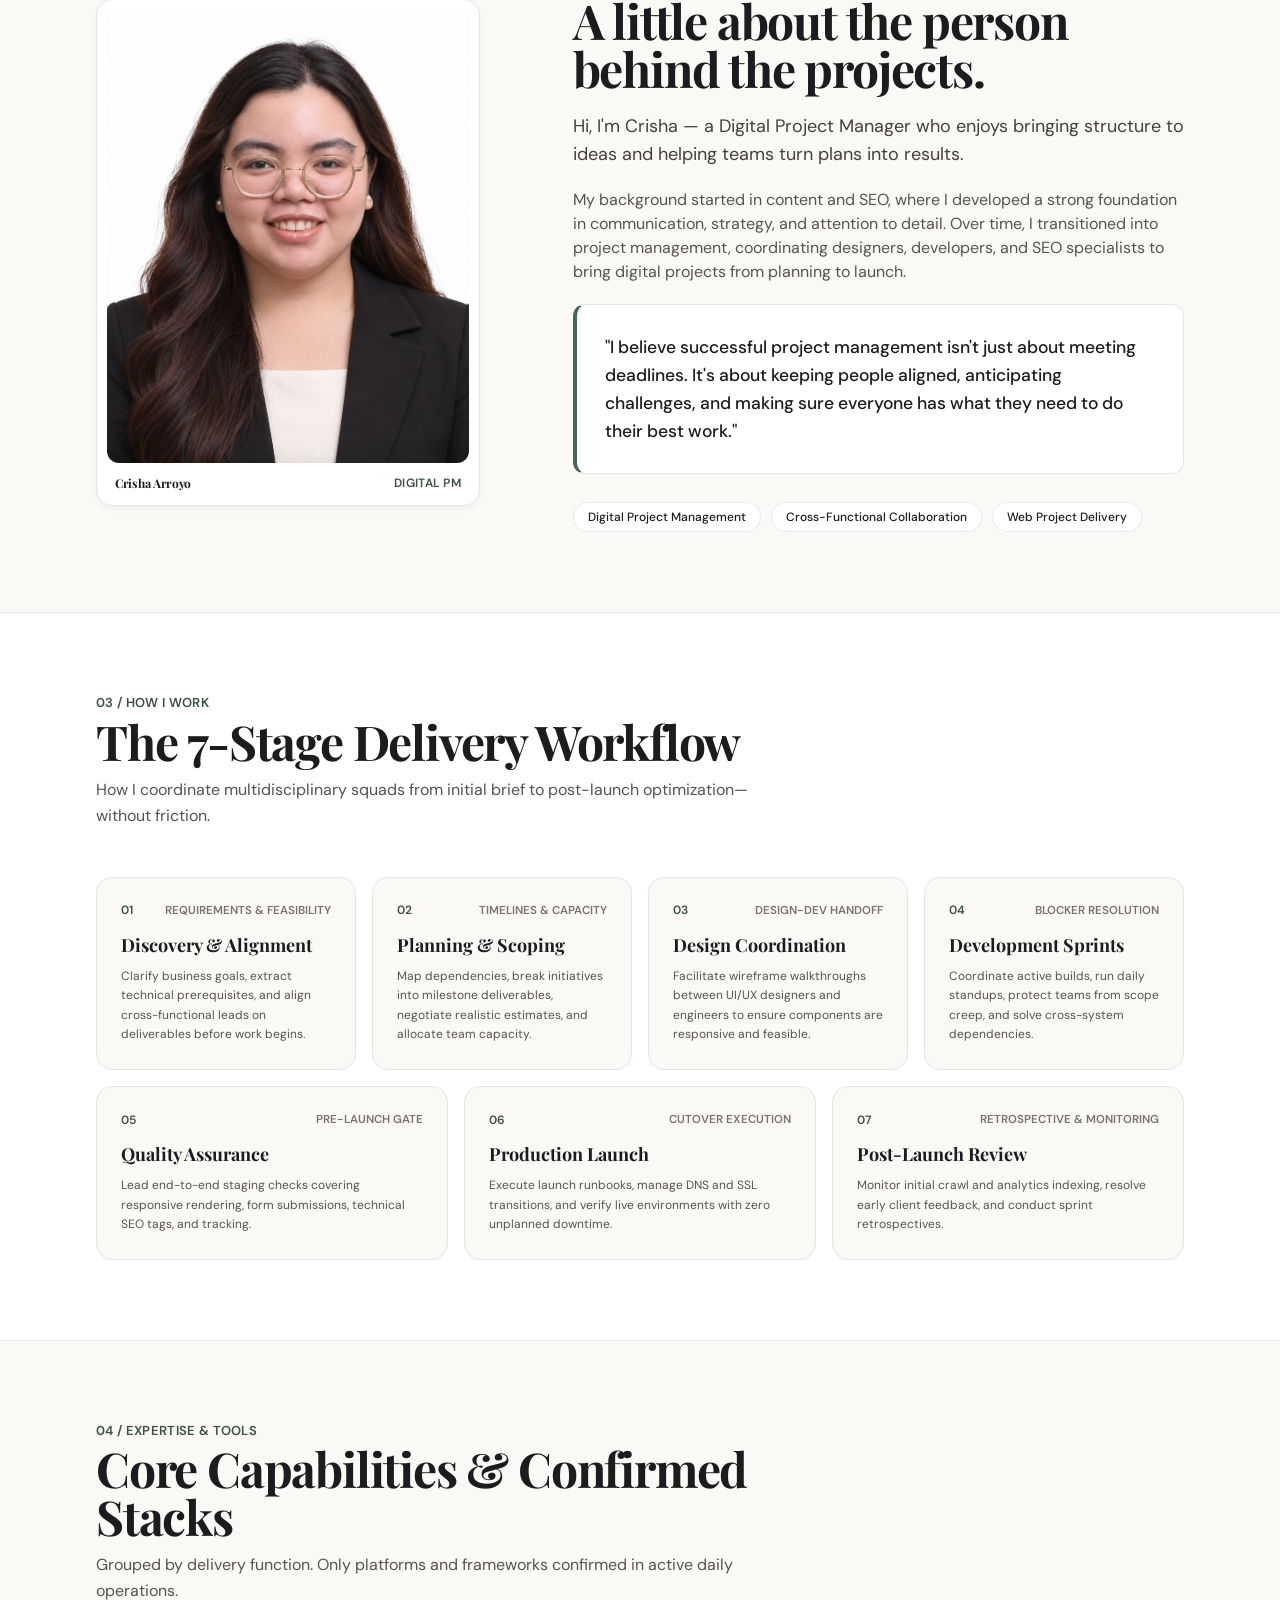
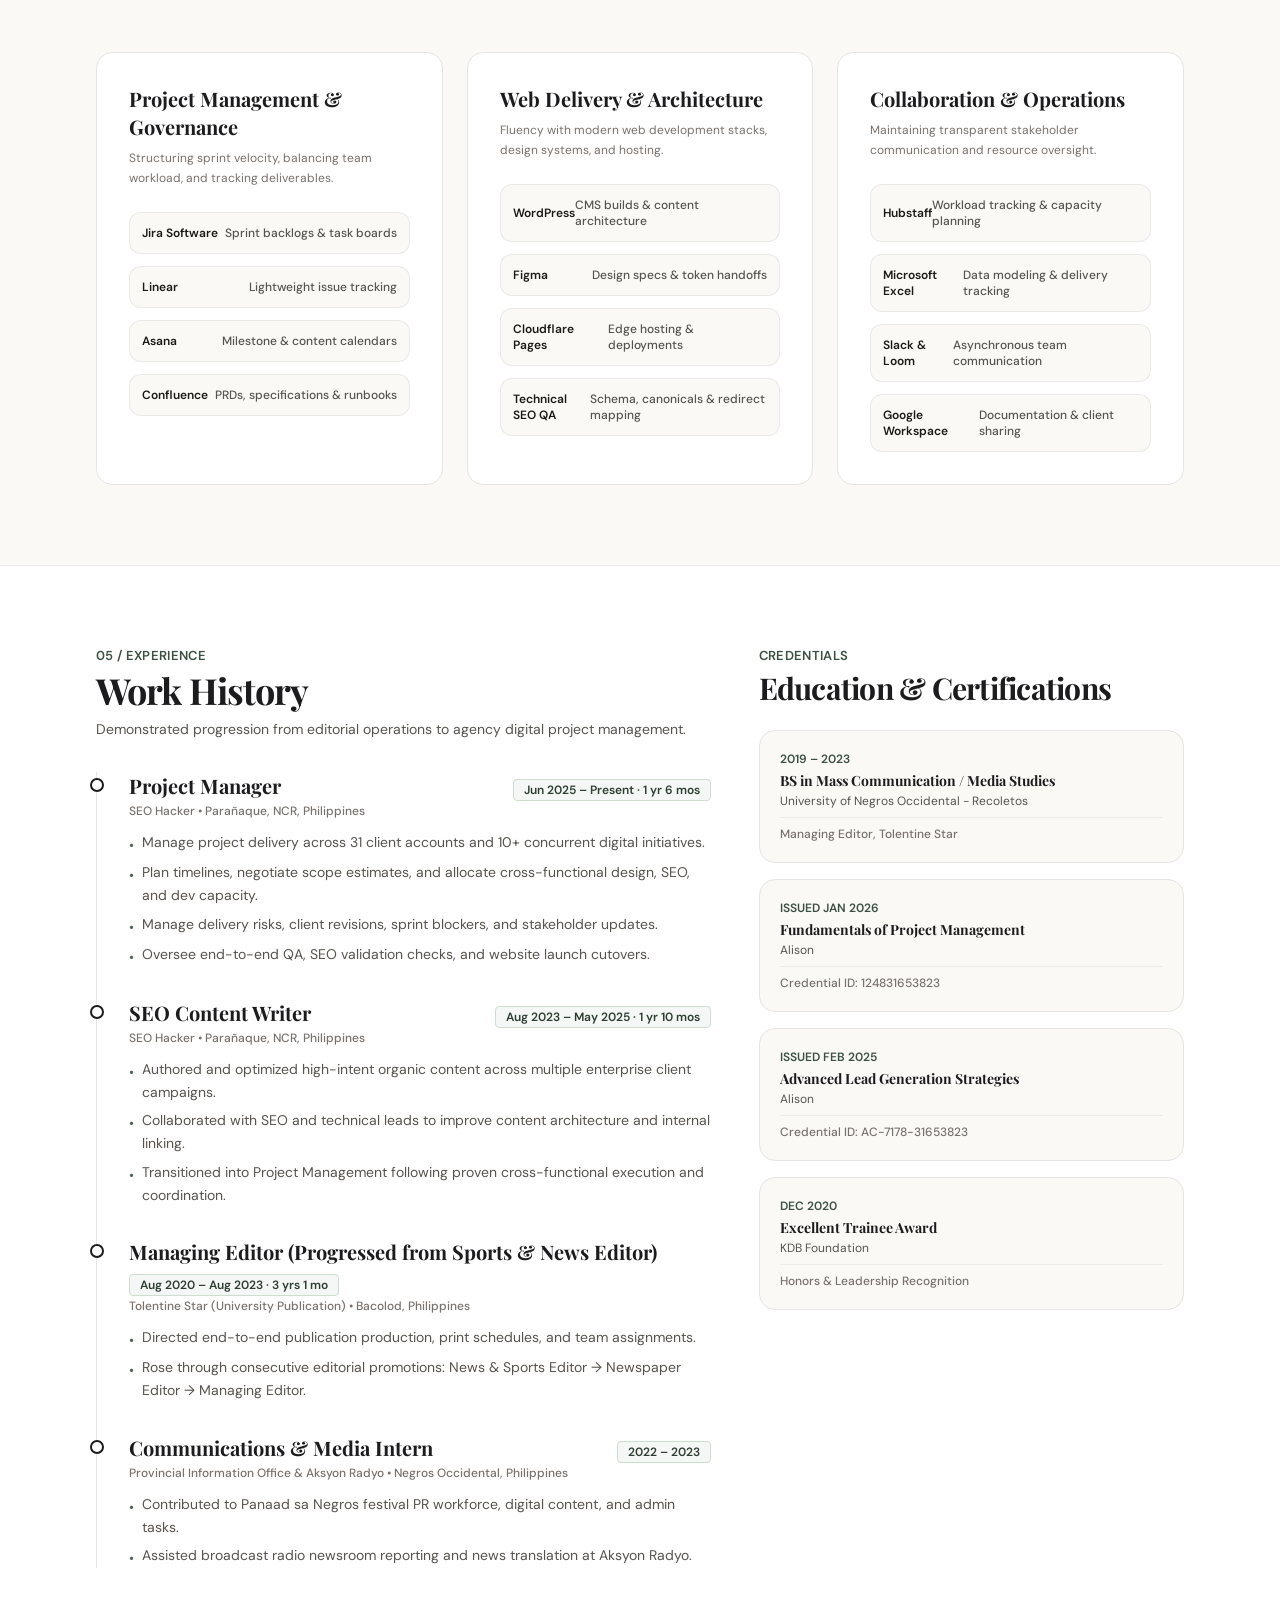
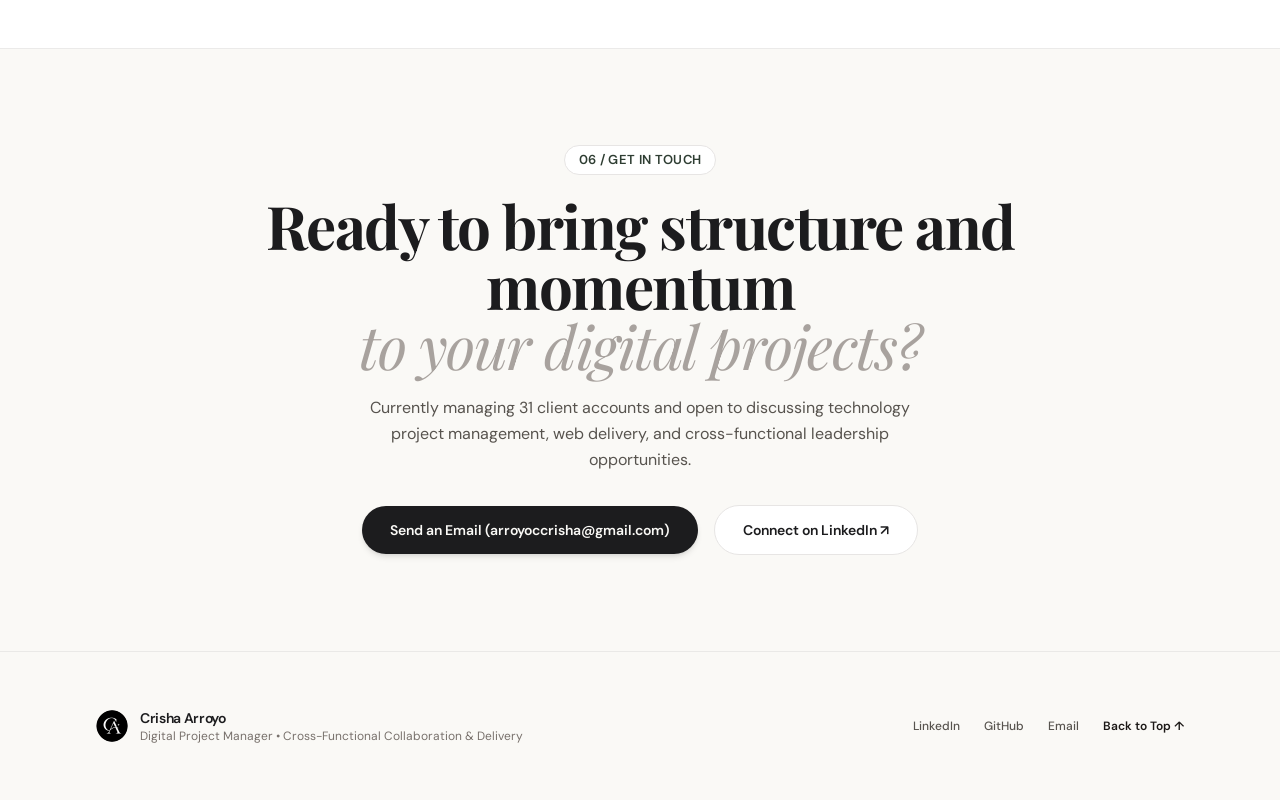
==== commit 554e4a99: "Add push-forward / push-back hover depth effect to My Daily Tool Ecosystem cards" ====
--- a/index.html
+++ b/index.html
@@ -1,4 +1,4 @@
-<!DOCTYPE html><html lang="en" class="scroll-smooth bg-[#FAF9F6] text-[#1C1C1E]"> <head><meta charset="UTF-8"><meta name="viewport" content="width=device-width, initial-scale=1.0"><link rel="icon" type="image/png" href="/logo.png"><title>Crisha Arroyo | Project Manager Portfolio</title><meta name="description" content="Explore Crisha Arroyo's portfolio featuring project management, digital operations, and cross-functional project delivery."><link rel="canonical" href="https://arroyocrisha.github.io/"><!-- Open Graph / Social Preview Meta --><meta property="og:type" content="website"><meta property="og:url" content="https://arroyocrisha.github.io/"><meta property="og:title" content="Crisha Arroyo | Project Manager Portfolio"><meta property="og:description" content="Project management, digital operations, and cross-functional project delivery."><meta name="image" property="og:image" content="https://arroyocrisha.github.io/og-preview.png"><meta property="og:image:secure_url" content="https://arroyocrisha.github.io/og-preview.png"><meta property="og:image:type" content="image/png"><meta property="og:image:width" content="1200"><meta property="og:image:height" content="630"><meta property="og:image:alt" content="Crisha Arroyo | Project Manager Portfolio"><meta property="og:site_name" content="Crisha Arroyo Portfolio"><meta name="author" content="Crisha Arroyo"><meta property="article:published_time" content="2026-11-19T00:00:00Z"><!-- Twitter / X Card Meta --><meta name="twitter:card" content="summary_large_image"><meta name="twitter:title" content="Crisha Arroyo | Project Manager Portfolio"><meta name="twitter:description" content="Project management, digital operations, and cross-functional project delivery."><meta name="twitter:image" content="https://arroyocrisha.github.io/og-preview.png"><!-- Google Fonts: Playfair Display + DM Sans --><link rel="preconnect" href="https://fonts.googleapis.com"><link rel="preconnect" href="https://fonts.gstatic.com" crossorigin><link href="https://fonts.googleapis.com/css2?family=DM+Sans:ital,opsz,wght@0,9..40,100..1000;1,9..40,100..1000&family=Playfair+Display:ital,wght@0,400..900;1,400..900&display=swap" rel="stylesheet"><!-- Schema.org JSON-LD --><script type="application/ld+json">{"@context":"https://schema.org","@type":"Person","name":"Crisha Arroyo","jobTitle":"Digital Project Manager","url":"https://arroyocrisha.github.io/","image":"https://arroyocrisha.github.io/og-preview.png","description":"Explore Crisha Arroyo's portfolio featuring project management, digital operations, and cross-functional project delivery.","knowsAbout":["Project Management","Digital Delivery","Web Development","Cross-Functional Collaboration","Technical Coordination","Agile & Scrum Methodology","Stakeholder Management"]}</script><link rel="stylesheet" href="/_astro/index.C2Z01_Qv.css"></head> <body class="min-h-screen flex flex-col font-sans bg-[#FAF9F6] text-[#1C1C1E] antialiased selection:bg-stone-900 selection:text-[#FAF9F6]"> <!-- Minimalist Navigation Bar --> <header class="sticky top-0 z-50 bg-[#FAF9F6]/90 backdrop-blur-md border-b border-stone-200/80 transition-all duration-300"> <div class="max-w-6xl mx-auto px-6 sm:px-8 h-16 flex items-center justify-between"> <a href="https://arroyo-crisha-portfolio.pages.dev/" class="group flex items-center gap-3"> <img src="/logo.png" alt="Crisha Arroyo" class="h-9 w-9 object-contain rounded-full group-hover:scale-105 transition-transform duration-200"> <div class="flex flex-col"> <span class="text-sm font-semibold tracking-tight text-[#1C1C1E] group-hover:text-stone-600 transition-colors">
+<!DOCTYPE html><html lang="en" class="scroll-smooth bg-[#FAF9F6] text-[#1C1C1E]"> <head><meta charset="UTF-8"><meta name="viewport" content="width=device-width, initial-scale=1.0"><link rel="icon" type="image/png" href="/logo.png"><title>Crisha Arroyo | Project Manager Portfolio</title><meta name="description" content="Explore Crisha Arroyo's portfolio featuring project management, digital operations, and cross-functional project delivery."><link rel="canonical" href="https://arroyocrisha.github.io/"><!-- Open Graph / Social Preview Meta --><meta property="og:type" content="website"><meta property="og:url" content="https://arroyocrisha.github.io/"><meta property="og:title" content="Crisha Arroyo | Project Manager Portfolio"><meta property="og:description" content="Project management, digital operations, and cross-functional project delivery."><meta name="image" property="og:image" content="https://arroyocrisha.github.io/og-preview.png"><meta property="og:image:secure_url" content="https://arroyocrisha.github.io/og-preview.png"><meta property="og:image:type" content="image/png"><meta property="og:image:width" content="1200"><meta property="og:image:height" content="630"><meta property="og:image:alt" content="Crisha Arroyo | Project Manager Portfolio"><meta property="og:site_name" content="Crisha Arroyo Portfolio"><meta name="author" content="Crisha Arroyo"><meta property="article:published_time" content="2026-11-19T00:00:00Z"><!-- Twitter / X Card Meta --><meta name="twitter:card" content="summary_large_image"><meta name="twitter:title" content="Crisha Arroyo | Project Manager Portfolio"><meta name="twitter:description" content="Project management, digital operations, and cross-functional project delivery."><meta name="twitter:image" content="https://arroyocrisha.github.io/og-preview.png"><!-- Google Fonts: Playfair Display + DM Sans --><link rel="preconnect" href="https://fonts.googleapis.com"><link rel="preconnect" href="https://fonts.gstatic.com" crossorigin><link href="https://fonts.googleapis.com/css2?family=DM+Sans:ital,opsz,wght@0,9..40,100..1000;1,9..40,100..1000&family=Playfair+Display:ital,wght@0,400..900;1,400..900&display=swap" rel="stylesheet"><!-- Schema.org JSON-LD --><script type="application/ld+json">{"@context":"https://schema.org","@type":"Person","name":"Crisha Arroyo","jobTitle":"Digital Project Manager","url":"https://arroyocrisha.github.io/","image":"https://arroyocrisha.github.io/og-preview.png","description":"Explore Crisha Arroyo's portfolio featuring project management, digital operations, and cross-functional project delivery.","knowsAbout":["Project Management","Digital Delivery","Web Development","Cross-Functional Collaboration","Technical Coordination","Agile & Scrum Methodology","Stakeholder Management"]}</script><link rel="stylesheet" href="/_astro/index.CAFVk0PS.css"></head> <body class="min-h-screen flex flex-col font-sans bg-[#FAF9F6] text-[#1C1C1E] antialiased selection:bg-stone-900 selection:text-[#FAF9F6]"> <!-- Minimalist Navigation Bar --> <header class="sticky top-0 z-50 bg-[#FAF9F6]/90 backdrop-blur-md border-b border-stone-200/80 transition-all duration-300"> <div class="max-w-6xl mx-auto px-6 sm:px-8 h-16 flex items-center justify-between"> <a href="https://arroyo-crisha-portfolio.pages.dev/" class="group flex items-center gap-3"> <img src="/logo.png" alt="Crisha Arroyo" class="h-9 w-9 object-contain rounded-full group-hover:scale-105 transition-transform duration-200"> <div class="flex flex-col"> <span class="text-sm font-semibold tracking-tight text-[#1C1C1E] group-hover:text-stone-600 transition-colors">
 Crisha Arroyo
 </span> <span class="text-[11px] text-stone-500 font-normal leading-none">
 Digital Project Manager
--- a/_astro/index.CAFVk0PS.css
+++ b/_astro/index.CAFVk0PS.css
@@ -0,0 +1 @@
+*,:before,:after{--tw-border-spacing-x: 0;--tw-border-spacing-y: 0;--tw-translate-x: 0;--tw-translate-y: 0;--tw-rotate: 0;--tw-skew-x: 0;--tw-skew-y: 0;--tw-scale-x: 1;--tw-scale-y: 1;--tw-pan-x: ;--tw-pan-y: ;--tw-pinch-zoom: ;--tw-scroll-snap-strictness: proximity;--tw-gradient-from-position: ;--tw-gradient-via-position: ;--tw-gradient-to-position: ;--tw-ordinal: ;--tw-slashed-zero: ;--tw-numeric-figure: ;--tw-numeric-spacing: ;--tw-numeric-fraction: ;--tw-ring-inset: ;--tw-ring-offset-width: 0px;--tw-ring-offset-color: #fff;--tw-ring-color: rgb(59 130 246 / .5);--tw-ring-offset-shadow: 0 0 #0000;--tw-ring-shadow: 0 0 #0000;--tw-shadow: 0 0 #0000;--tw-shadow-colored: 0 0 #0000;--tw-blur: ;--tw-brightness: ;--tw-contrast: ;--tw-grayscale: ;--tw-hue-rotate: ;--tw-invert: ;--tw-saturate: ;--tw-sepia: ;--tw-drop-shadow: ;--tw-backdrop-blur: ;--tw-backdrop-brightness: ;--tw-backdrop-contrast: ;--tw-backdrop-grayscale: ;--tw-backdrop-hue-rotate: ;--tw-backdrop-invert: ;--tw-backdrop-opacity: ;--tw-backdrop-saturate: ;--tw-backdrop-sepia: ;--tw-contain-size: ;--tw-contain-layout: ;--tw-contain-paint: ;--tw-contain-style: }::backdrop{--tw-border-spacing-x: 0;--tw-border-spacing-y: 0;--tw-translate-x: 0;--tw-translate-y: 0;--tw-rotate: 0;--tw-skew-x: 0;--tw-skew-y: 0;--tw-scale-x: 1;--tw-scale-y: 1;--tw-pan-x: ;--tw-pan-y: ;--tw-pinch-zoom: ;--tw-scroll-snap-strictness: proximity;--tw-gradient-from-position: ;--tw-gradient-via-position: ;--tw-gradient-to-position: ;--tw-ordinal: ;--tw-slashed-zero: ;--tw-numeric-figure: ;--tw-numeric-spacing: ;--tw-numeric-fraction: ;--tw-ring-inset: ;--tw-ring-offset-width: 0px;--tw-ring-offset-color: #fff;--tw-ring-color: rgb(59 130 246 / .5);--tw-ring-offset-shadow: 0 0 #0000;--tw-ring-shadow: 0 0 #0000;--tw-shadow: 0 0 #0000;--tw-shadow-colored: 0 0 #0000;--tw-blur: ;--tw-brightness: ;--tw-contrast: ;--tw-grayscale: ;--tw-hue-rotate: ;--tw-invert: ;--tw-saturate: ;--tw-sepia: ;--tw-drop-shadow: ;--tw-backdrop-blur: ;--tw-backdrop-brightness: ;--tw-backdrop-contrast: ;--tw-backdrop-grayscale: ;--tw-backdrop-hue-rotate: ;--tw-backdrop-invert: ;--tw-backdrop-opacity: ;--tw-backdrop-saturate: ;--tw-backdrop-sepia: ;--tw-contain-size: ;--tw-contain-layout: ;--tw-contain-paint: ;--tw-contain-style: }*,:before,:after{box-sizing:border-box;border-width:0;border-style:solid;border-color:#e5e7eb}:before,:after{--tw-content: ""}html,:host{line-height:1.5;-webkit-text-size-adjust:100%;-moz-tab-size:4;-o-tab-size:4;tab-size:4;font-family:DM Sans,system-ui,-apple-system,sans-serif;font-feature-settings:normal;font-variation-settings:normal;-webkit-tap-highlight-color:transparent}body{margin:0;line-height:inherit}hr{height:0;color:inherit;border-top-width:1px}abbr:where([title]){-webkit-text-decoration:underline dotted;text-decoration:underline dotted}h1,h2,h3,h4,h5,h6{font-size:inherit;font-weight:inherit}a{color:inherit;text-decoration:inherit}b,strong{font-weight:bolder}code,kbd,samp,pre{font-family:ui-monospace,SFMono-Regular,Menlo,Monaco,Consolas,Liberation Mono,Courier New,monospace;font-feature-settings:normal;font-variation-settings:normal;font-size:1em}small{font-size:80%}sub,sup{font-size:75%;line-height:0;position:relative;vertical-align:baseline}sub{bottom:-.25em}sup{top:-.5em}table{text-indent:0;border-color:inherit;border-collapse:collapse}button,input,optgroup,select,textarea{font-family:inherit;font-feature-settings:inherit;font-variation-settings:inherit;font-size:100%;font-weight:inherit;line-height:inherit;letter-spacing:inherit;color:inherit;margin:0;padding:0}button,select{text-transform:none}button,input:where([type=button]),input:where([type=reset]),input:where([type=submit]){-webkit-appearance:button;background-color:transparent;background-image:none}:-moz-focusring{outline:auto}:-moz-ui-invalid{box-shadow:none}progress{vertical-align:baseline}::-webkit-inner-spin-button,::-webkit-outer-spin-button{height:auto}[type=search]{-webkit-appearance:textfield;outline-offset:-2px}::-webkit-search-decoration{-webkit-appearance:none}::-webkit-file-upload-button{-webkit-appearance:button;font:inherit}summary{display:list-item}blockquote,dl,dd,h1,h2,h3,h4,h5,h6,hr,figure,p,pre{margin:0}fieldset{margin:0;padding:0}legend{padding:0}ol,ul,menu{list-style:none;margin:0;padding:0}dialog{padding:0}textarea{resize:vertical}input::-moz-placeholder,textarea::-moz-placeholder{opacity:1;color:#9ca3af}input::placeholder,textarea::placeholder{opacity:1;color:#9ca3af}button,[role=button]{cursor:pointer}:disabled{cursor:default}img,svg,video,canvas,audio,iframe,embed,object{display:block;vertical-align:middle}img,video{max-width:100%;height:auto}[hidden]:where(:not([hidden=until-found])){display:none}.sr-only{position:absolute;width:1px;height:1px;padding:0;margin:-1px;overflow:hidden;clip:rect(0,0,0,0);white-space:nowrap;border-width:0}.pointer-events-none{pointer-events:none}.visible{visibility:visible}.invisible{visibility:hidden}.fixed{position:fixed}.absolute{position:absolute}.relative{position:relative}.sticky{position:sticky}.-inset-2{inset:-.5rem}.inset-0{inset:0}.-left-\[31px\]{left:-31px}.left-0{left:0}.left-\[4\%\]{left:4%}.right-\[4\%\]{right:4%}.top-0{top:0}.top-1\.5{top:.375rem}.top-16{top:4rem}.top-\[26px\]{top:26px}.-z-10{z-index:-10}.z-10{z-index:10}.z-40{z-index:40}.z-50{z-index:50}.z-\[100\]{z-index:100}.col-start-1{grid-column-start:1}.row-start-1{grid-row-start:1}.-my-3{margin-top:-.75rem;margin-bottom:-.75rem}.mx-auto{margin-left:auto;margin-right:auto}.mb-1{margin-bottom:.25rem}.mb-12{margin-bottom:3rem}.mb-2{margin-bottom:.5rem}.mb-3{margin-bottom:.75rem}.mb-4{margin-bottom:1rem}.mb-5{margin-bottom:1.25rem}.mb-6{margin-bottom:1.5rem}.mb-8{margin-bottom:2rem}.mr-1{margin-right:.25rem}.mt-0\.5{margin-top:.125rem}.mt-1{margin-top:.25rem}.mt-10{margin-top:2.5rem}.mt-12{margin-top:3rem}.mt-2{margin-top:.5rem}.mt-2\.5{margin-top:.625rem}.mt-20{margin-top:5rem}.mt-3{margin-top:.75rem}.mt-4{margin-top:1rem}.mt-5{margin-top:1.25rem}.mt-6{margin-top:1.5rem}.mt-8{margin-top:2rem}.line-clamp-2{overflow:hidden;display:-webkit-box;-webkit-box-orient:vertical;-webkit-line-clamp:2}.block{display:block}.inline-block{display:inline-block}.inline{display:inline}.flex{display:flex}.inline-flex{display:inline-flex}.grid{display:grid}.inline-grid{display:inline-grid}.hidden{display:none}.aspect-\[4\/5\]{aspect-ratio:4/5}.h-0\.5{height:.125rem}.h-1\.5{height:.375rem}.h-10{height:2.5rem}.h-12{height:3rem}.h-16{height:4rem}.h-2{height:.5rem}.h-20{height:5rem}.h-24{height:6rem}.h-3\.5{height:.875rem}.h-4{height:1rem}.h-5{height:1.25rem}.h-6{height:1.5rem}.h-7{height:1.75rem}.h-8{height:2rem}.h-9{height:2.25rem}.h-\[170px\]{height:170px}.h-\[215px\]{height:215px}.h-auto{height:auto}.h-full{height:100%}.min-h-screen{min-height:100vh}.w-10{width:2.5rem}.w-12{width:3rem}.w-2{width:.5rem}.w-3\.5{width:.875rem}.w-4{width:1rem}.w-5{width:1.25rem}.w-6{width:1.5rem}.w-7{width:1.75rem}.w-8{width:2rem}.w-9{width:2.25rem}.w-\[220px\]{width:220px}.w-full{width:100%}.w-px{width:1px}.max-w-2xl{max-width:42rem}.max-w-3xl{max-width:48rem}.max-w-4xl{max-width:56rem}.max-w-5xl{max-width:64rem}.max-w-6xl{max-width:72rem}.max-w-lg{max-width:32rem}.max-w-md{max-width:28rem}.max-w-sm{max-width:24rem}.max-w-xl{max-width:36rem}.flex-1{flex:1 1 0%}.shrink-0{flex-shrink:0}.flex-grow{flex-grow:1}.-rotate-1{--tw-rotate: -1deg;transform:translate(var(--tw-translate-x),var(--tw-translate-y)) rotate(var(--tw-rotate)) skew(var(--tw-skew-x)) skewY(var(--tw-skew-y)) scaleX(var(--tw-scale-x)) scaleY(var(--tw-scale-y))}.scale-100{--tw-scale-x: 1;--tw-scale-y: 1;transform:translate(var(--tw-translate-x),var(--tw-translate-y)) rotate(var(--tw-rotate)) skew(var(--tw-skew-x)) skewY(var(--tw-skew-y)) scaleX(var(--tw-scale-x)) scaleY(var(--tw-scale-y))}.scale-105{--tw-scale-x: 1.05;--tw-scale-y: 1.05;transform:translate(var(--tw-translate-x),var(--tw-translate-y)) rotate(var(--tw-rotate)) skew(var(--tw-skew-x)) skewY(var(--tw-skew-y)) scaleX(var(--tw-scale-x)) scaleY(var(--tw-scale-y))}.scale-95{--tw-scale-x: .95;--tw-scale-y: .95;transform:translate(var(--tw-translate-x),var(--tw-translate-y)) rotate(var(--tw-rotate)) skew(var(--tw-skew-x)) skewY(var(--tw-skew-y)) scaleX(var(--tw-scale-x)) scaleY(var(--tw-scale-y))}.transform{transform:translate(var(--tw-translate-x),var(--tw-translate-y)) rotate(var(--tw-rotate)) skew(var(--tw-skew-x)) skewY(var(--tw-skew-y)) scaleX(var(--tw-scale-x)) scaleY(var(--tw-scale-y))}@keyframes pulse{50%{opacity:.5}}.animate-pulse{animation:pulse 2s cubic-bezier(.4,0,.6,1) infinite}.cursor-grab{cursor:grab}.cursor-pointer{cursor:pointer}.touch-none{touch-action:none}.select-none{-webkit-user-select:none;-moz-user-select:none;user-select:none}.resize-none{resize:none}.resize{resize:both}.grid-cols-1{grid-template-columns:repeat(1,minmax(0,1fr))}.grid-cols-2{grid-template-columns:repeat(2,minmax(0,1fr))}.grid-cols-9{grid-template-columns:repeat(9,minmax(0,1fr))}.flex-col{flex-direction:column}.flex-wrap{flex-wrap:wrap}.items-start{align-items:flex-start}.items-center{align-items:center}.items-baseline{align-items:baseline}.items-stretch{align-items:stretch}.justify-center{justify-content:center}.justify-between{justify-content:space-between}.gap-1{gap:.25rem}.gap-1\.5{gap:.375rem}.gap-10{gap:2.5rem}.gap-12{gap:3rem}.gap-2{gap:.5rem}.gap-2\.5{gap:.625rem}.gap-3{gap:.75rem}.gap-3\.5{gap:.875rem}.gap-4{gap:1rem}.gap-5{gap:1.25rem}.gap-6{gap:1.5rem}.gap-7{gap:1.75rem}.gap-8{gap:2rem}.space-y-1>:not([hidden])~:not([hidden]){--tw-space-y-reverse: 0;margin-top:calc(.25rem * calc(1 - var(--tw-space-y-reverse)));margin-bottom:calc(.25rem * var(--tw-space-y-reverse))}.space-y-1\.5>:not([hidden])~:not([hidden]){--tw-space-y-reverse: 0;margin-top:calc(.375rem * calc(1 - var(--tw-space-y-reverse)));margin-bottom:calc(.375rem * var(--tw-space-y-reverse))}.space-y-14>:not([hidden])~:not([hidden]){--tw-space-y-reverse: 0;margin-top:calc(3.5rem * calc(1 - var(--tw-space-y-reverse)));margin-bottom:calc(3.5rem * var(--tw-space-y-reverse))}.space-y-16>:not([hidden])~:not([hidden]){--tw-space-y-reverse: 0;margin-top:calc(4rem * calc(1 - var(--tw-space-y-reverse)));margin-bottom:calc(4rem * var(--tw-space-y-reverse))}.space-y-2>:not([hidden])~:not([hidden]){--tw-space-y-reverse: 0;margin-top:calc(.5rem * calc(1 - var(--tw-space-y-reverse)));margin-bottom:calc(.5rem * var(--tw-space-y-reverse))}.space-y-2\.5>:not([hidden])~:not([hidden]){--tw-space-y-reverse: 0;margin-top:calc(.625rem * calc(1 - var(--tw-space-y-reverse)));margin-bottom:calc(.625rem * var(--tw-space-y-reverse))}.space-y-3>:not([hidden])~:not([hidden]){--tw-space-y-reverse: 0;margin-top:calc(.75rem * calc(1 - var(--tw-space-y-reverse)));margin-bottom:calc(.75rem * var(--tw-space-y-reverse))}.space-y-3\.5>:not([hidden])~:not([hidden]){--tw-space-y-reverse: 0;margin-top:calc(.875rem * calc(1 - var(--tw-space-y-reverse)));margin-bottom:calc(.875rem * var(--tw-space-y-reverse))}.space-y-4>:not([hidden])~:not([hidden]){--tw-space-y-reverse: 0;margin-top:calc(1rem * calc(1 - var(--tw-space-y-reverse)));margin-bottom:calc(1rem * var(--tw-space-y-reverse))}.space-y-5>:not([hidden])~:not([hidden]){--tw-space-y-reverse: 0;margin-top:calc(1.25rem * calc(1 - var(--tw-space-y-reverse)));margin-bottom:calc(1.25rem * var(--tw-space-y-reverse))}.space-y-6>:not([hidden])~:not([hidden]){--tw-space-y-reverse: 0;margin-top:calc(1.5rem * calc(1 - var(--tw-space-y-reverse)));margin-bottom:calc(1.5rem * var(--tw-space-y-reverse))}.space-y-7>:not([hidden])~:not([hidden]){--tw-space-y-reverse: 0;margin-top:calc(1.75rem * calc(1 - var(--tw-space-y-reverse)));margin-bottom:calc(1.75rem * var(--tw-space-y-reverse))}.space-y-8>:not([hidden])~:not([hidden]){--tw-space-y-reverse: 0;margin-top:calc(2rem * calc(1 - var(--tw-space-y-reverse)));margin-bottom:calc(2rem * var(--tw-space-y-reverse))}.self-start{align-self:flex-start}.overflow-hidden{overflow:hidden}.overflow-x-auto{overflow-x:auto}.overflow-x-hidden{overflow-x:hidden}.scroll-smooth{scroll-behavior:smooth}.truncate{overflow:hidden;text-overflow:ellipsis;white-space:nowrap}.rounded{border-radius:.25rem}.rounded-2xl{border-radius:1rem}.rounded-3xl{border-radius:1.5rem}.rounded-full{border-radius:9999px}.rounded-lg{border-radius:.5rem}.rounded-md{border-radius:.375rem}.rounded-xl{border-radius:.75rem}.border{border-width:1px}.border-2{border-width:2px}.border-b{border-bottom-width:1px}.border-l{border-left-width:1px}.border-l-4{border-left-width:4px}.border-t{border-top-width:1px}.border-dashed{border-style:dashed}.border-\[\#1C1C1E\]{--tw-border-opacity: 1;border-color:rgb(28 28 30 / var(--tw-border-opacity, 1))}.border-sage-200{--tw-border-opacity: 1;border-color:rgb(205 221 208 / var(--tw-border-opacity, 1))}.border-sage-600{--tw-border-opacity: 1;border-color:rgb(77 102 84 / var(--tw-border-opacity, 1))}.border-stone-100{--tw-border-opacity: 1;border-color:rgb(245 245 244 / var(--tw-border-opacity, 1))}.border-stone-200{--tw-border-opacity: 1;border-color:rgb(231 229 228 / var(--tw-border-opacity, 1))}.border-stone-200\/70{border-color:#e7e5e4b3}.border-stone-200\/80{border-color:#e7e5e4cc}.border-stone-200\/90{border-color:#e7e5e4e6}.border-stone-300{--tw-border-opacity: 1;border-color:rgb(214 211 209 / var(--tw-border-opacity, 1))}.border-stone-800{--tw-border-opacity: 1;border-color:rgb(41 37 36 / var(--tw-border-opacity, 1))}.border-l-sage-600{--tw-border-opacity: 1;border-left-color:rgb(77 102 84 / var(--tw-border-opacity, 1))}.bg-\[\#1C1C1E\]{--tw-bg-opacity: 1;background-color:rgb(28 28 30 / var(--tw-bg-opacity, 1))}.bg-\[\#1C1C1E\]\/50{background-color:#1c1c1e80}.bg-\[\#F3F1EC\]{--tw-bg-opacity: 1;background-color:rgb(243 241 236 / var(--tw-bg-opacity, 1))}.bg-\[\#FAF9F6\]{--tw-bg-opacity: 1;background-color:rgb(250 249 246 / var(--tw-bg-opacity, 1))}.bg-\[\#FAF9F6\]\/90{background-color:#faf9f6e6}.bg-canvas{--tw-bg-opacity: 1;background-color:rgb(250 249 246 / var(--tw-bg-opacity, 1))}.bg-sage-100{--tw-bg-opacity: 1;background-color:rgb(230 237 232 / var(--tw-bg-opacity, 1))}.bg-sage-100\/80{background-color:#e6ede8cc}.bg-sage-50{--tw-bg-opacity: 1;background-color:rgb(244 247 245 / var(--tw-bg-opacity, 1))}.bg-sage-50\/70{background-color:#f4f7f5b3}.bg-sage-500{--tw-bg-opacity: 1;background-color:rgb(95 124 103 / var(--tw-bg-opacity, 1))}.bg-sage-600{--tw-bg-opacity: 1;background-color:rgb(77 102 84 / var(--tw-bg-opacity, 1))}.bg-sage-700{--tw-bg-opacity: 1;background-color:rgb(60 80 66 / var(--tw-bg-opacity, 1))}.bg-stone-100{--tw-bg-opacity: 1;background-color:rgb(245 245 244 / var(--tw-bg-opacity, 1))}.bg-stone-200{--tw-bg-opacity: 1;background-color:rgb(231 229 228 / var(--tw-bg-opacity, 1))}.bg-stone-300{--tw-bg-opacity: 1;background-color:rgb(214 211 209 / var(--tw-bg-opacity, 1))}.bg-stone-50{--tw-bg-opacity: 1;background-color:rgb(250 250 249 / var(--tw-bg-opacity, 1))}.bg-stone-50\/50{background-color:#fafaf980}.bg-stone-800{--tw-bg-opacity: 1;background-color:rgb(41 37 36 / var(--tw-bg-opacity, 1))}.bg-stone-900{--tw-bg-opacity: 1;background-color:rgb(28 25 23 / var(--tw-bg-opacity, 1))}.bg-white{--tw-bg-opacity: 1;background-color:rgb(255 255 255 / var(--tw-bg-opacity, 1))}.bg-white\/70{background-color:#ffffffb3}.object-contain{-o-object-fit:contain;object-fit:contain}.object-cover{-o-object-fit:cover;object-fit:cover}.object-top{-o-object-position:top;object-position:top}.p-1{padding:.25rem}.p-2{padding:.5rem}.p-2\.5{padding:.625rem}.p-3{padding:.75rem}.p-3\.5{padding:.875rem}.p-4{padding:1rem}.p-5{padding:1.25rem}.p-6{padding:1.5rem}.p-8{padding:2rem}.px-1{padding-left:.25rem;padding-right:.25rem}.px-2{padding-left:.5rem;padding-right:.5rem}.px-2\.5{padding-left:.625rem;padding-right:.625rem}.px-3{padding-left:.75rem;padding-right:.75rem}.px-3\.5{padding-left:.875rem;padding-right:.875rem}.px-4{padding-left:1rem;padding-right:1rem}.px-5{padding-left:1.25rem;padding-right:1.25rem}.px-6{padding-left:1.5rem;padding-right:1.5rem}.px-7{padding-left:1.75rem;padding-right:1.75rem}.px-8{padding-left:2rem;padding-right:2rem}.py-0\.5{padding-top:.125rem;padding-bottom:.125rem}.py-1{padding-top:.25rem;padding-bottom:.25rem}.py-1\.5{padding-top:.375rem;padding-bottom:.375rem}.py-12{padding-top:3rem;padding-bottom:3rem}.py-14{padding-top:3.5rem;padding-bottom:3.5rem}.py-2{padding-top:.5rem;padding-bottom:.5rem}.py-2\.5{padding-top:.625rem;padding-bottom:.625rem}.py-3{padding-top:.75rem;padding-bottom:.75rem}.py-3\.5{padding-top:.875rem;padding-bottom:.875rem}.pb-1{padding-bottom:.25rem}.pb-12{padding-bottom:3rem}.pb-2{padding-bottom:.5rem}.pb-2\.5{padding-bottom:.625rem}.pb-3{padding-bottom:.75rem}.pb-4{padding-bottom:1rem}.pb-5{padding-bottom:1.25rem}.pl-6{padding-left:1.5rem}.pt-1{padding-top:.25rem}.pt-10{padding-top:2.5rem}.pt-2{padding-top:.5rem}.pt-3{padding-top:.75rem}.pt-4{padding-top:1rem}.pt-8{padding-top:2rem}.text-left{text-align:left}.text-center{text-align:center}.text-right{text-align:right}.font-mono{font-family:ui-monospace,SFMono-Regular,Menlo,Monaco,Consolas,Liberation Mono,Courier New,monospace}.font-sans{font-family:DM Sans,system-ui,-apple-system,sans-serif}.font-serif{font-family:Playfair Display,Georgia,serif}.text-2xl{font-size:1.5rem;line-height:2rem}.text-3xl{font-size:1.875rem;line-height:2.25rem}.text-4xl{font-size:2.25rem;line-height:2.5rem}.text-\[10px\]{font-size:10px}.text-\[11\.5px\]{font-size:11.5px}.text-\[11px\]{font-size:11px}.text-\[12\.5px\]{font-size:12.5px}.text-\[12px\]{font-size:12px}.text-\[15\.5px\]{font-size:15.5px}.text-base{font-size:1rem;line-height:1.5rem}.text-lg{font-size:1.125rem;line-height:1.75rem}.text-sm{font-size:.875rem;line-height:1.25rem}.text-xl{font-size:1.25rem;line-height:1.75rem}.text-xs{font-size:.75rem;line-height:1rem}.font-bold{font-weight:700}.font-medium{font-weight:500}.font-normal{font-weight:400}.font-semibold{font-weight:600}.uppercase{text-transform:uppercase}.italic{font-style:italic}.not-italic{font-style:normal}.tabular-nums{--tw-numeric-spacing: tabular-nums;font-variant-numeric:var(--tw-ordinal) var(--tw-slashed-zero) var(--tw-numeric-figure) var(--tw-numeric-spacing) var(--tw-numeric-fraction)}.leading-\[1\.06\]{line-height:1.06}.leading-\[1\.15\]{line-height:1.15}.leading-\[1\.6\]{line-height:1.6}.leading-none{line-height:1}.leading-relaxed{line-height:1.625}.leading-snug{line-height:1.375}.leading-tight{line-height:1.25}.tracking-normal{letter-spacing:0em}.tracking-tight{letter-spacing:-.025em}.tracking-wide{letter-spacing:.025em}.tracking-wider{letter-spacing:.05em}.tracking-widest{letter-spacing:.1em}.text-\[\#1C1C1E\]{--tw-text-opacity: 1;color:rgb(28 28 30 / var(--tw-text-opacity, 1))}.text-\[\#FAF9F6\]{--tw-text-opacity: 1;color:rgb(250 249 246 / var(--tw-text-opacity, 1))}.text-sage-300{--tw-text-opacity: 1;color:rgb(169 194 174 / var(--tw-text-opacity, 1))}.text-sage-600{--tw-text-opacity: 1;color:rgb(77 102 84 / var(--tw-text-opacity, 1))}.text-sage-700{--tw-text-opacity: 1;color:rgb(60 80 66 / var(--tw-text-opacity, 1))}.text-sage-800{--tw-text-opacity: 1;color:rgb(46 61 50 / var(--tw-text-opacity, 1))}.text-stone-300{--tw-text-opacity: 1;color:rgb(214 211 209 / var(--tw-text-opacity, 1))}.text-stone-400{--tw-text-opacity: 1;color:rgb(168 162 158 / var(--tw-text-opacity, 1))}.text-stone-500{--tw-text-opacity: 1;color:rgb(120 113 108 / var(--tw-text-opacity, 1))}.text-stone-600{--tw-text-opacity: 1;color:rgb(87 83 78 / var(--tw-text-opacity, 1))}.text-stone-700{--tw-text-opacity: 1;color:rgb(68 64 60 / var(--tw-text-opacity, 1))}.text-stone-800{--tw-text-opacity: 1;color:rgb(41 37 36 / var(--tw-text-opacity, 1))}.text-stone-900{--tw-text-opacity: 1;color:rgb(28 25 23 / var(--tw-text-opacity, 1))}.text-white{--tw-text-opacity: 1;color:rgb(255 255 255 / var(--tw-text-opacity, 1))}.underline{text-decoration-line:underline}.line-through{text-decoration-line:line-through}.decoration-sage-300{text-decoration-color:#a9c2ae}.underline-offset-4{text-underline-offset:4px}.antialiased{-webkit-font-smoothing:antialiased;-moz-osx-font-smoothing:grayscale}.opacity-0{opacity:0}.opacity-100{opacity:1}.opacity-65{opacity:.65}.opacity-75{opacity:.75}.shadow-2xl{--tw-shadow: 0 25px 50px -12px rgb(0 0 0 / .25);--tw-shadow-colored: 0 25px 50px -12px var(--tw-shadow-color);box-shadow:var(--tw-ring-offset-shadow, 0 0 #0000),var(--tw-ring-shadow, 0 0 #0000),var(--tw-shadow)}.shadow-md{--tw-shadow: 0 4px 6px -1px rgb(0 0 0 / .1), 0 2px 4px -2px rgb(0 0 0 / .1);--tw-shadow-colored: 0 4px 6px -1px var(--tw-shadow-color), 0 2px 4px -2px var(--tw-shadow-color);box-shadow:var(--tw-ring-offset-shadow, 0 0 #0000),var(--tw-ring-shadow, 0 0 #0000),var(--tw-shadow)}.shadow-sm{--tw-shadow: 0 1px 2px 0 rgb(0 0 0 / .05);--tw-shadow-colored: 0 1px 2px 0 var(--tw-shadow-color);box-shadow:var(--tw-ring-offset-shadow, 0 0 #0000),var(--tw-ring-shadow, 0 0 #0000),var(--tw-shadow)}.shadow-stone-200\/40{--tw-shadow-color: rgb(231 229 228 / .4);--tw-shadow: var(--tw-shadow-colored)}.blur{--tw-blur: blur(8px);filter:var(--tw-blur) var(--tw-brightness) var(--tw-contrast) var(--tw-grayscale) var(--tw-hue-rotate) var(--tw-invert) var(--tw-saturate) var(--tw-sepia) var(--tw-drop-shadow)}.filter{filter:var(--tw-blur) var(--tw-brightness) var(--tw-contrast) var(--tw-grayscale) var(--tw-hue-rotate) var(--tw-invert) var(--tw-saturate) var(--tw-sepia) var(--tw-drop-shadow)}.backdrop-blur-md{--tw-backdrop-blur: blur(12px);backdrop-filter:var(--tw-backdrop-blur) var(--tw-backdrop-brightness) var(--tw-backdrop-contrast) var(--tw-backdrop-grayscale) var(--tw-backdrop-hue-rotate) var(--tw-backdrop-invert) var(--tw-backdrop-opacity) var(--tw-backdrop-saturate) var(--tw-backdrop-sepia)}.transition{transition-property:color,background-color,border-color,text-decoration-color,fill,stroke,opacity,box-shadow,transform,filter,backdrop-filter;transition-timing-function:cubic-bezier(.4,0,.2,1);transition-duration:.15s}.transition-all{transition-property:all;transition-timing-function:cubic-bezier(.4,0,.2,1);transition-duration:.15s}.transition-colors{transition-property:color,background-color,border-color,text-decoration-color,fill,stroke;transition-timing-function:cubic-bezier(.4,0,.2,1);transition-duration:.15s}.transition-opacity{transition-property:opacity;transition-timing-function:cubic-bezier(.4,0,.2,1);transition-duration:.15s}.transition-shadow{transition-property:box-shadow;transition-timing-function:cubic-bezier(.4,0,.2,1);transition-duration:.15s}.transition-transform{transition-property:transform;transition-timing-function:cubic-bezier(.4,0,.2,1);transition-duration:.15s}.duration-200{transition-duration:.2s}.duration-300{transition-duration:.3s}.duration-500{transition-duration:.5s}.ease-out{transition-timing-function:cubic-bezier(0,0,.2,1)}.will-change-transform{will-change:transform}.\[-ms-overflow-style\:none\]{-ms-overflow-style:none}.\[scrollbar-width\:none\]{scrollbar-width:none}.selection\:bg-stone-900 *::-moz-selection{--tw-bg-opacity: 1;background-color:rgb(28 25 23 / var(--tw-bg-opacity, 1))}.selection\:bg-stone-900 *::selection{--tw-bg-opacity: 1;background-color:rgb(28 25 23 / var(--tw-bg-opacity, 1))}.selection\:text-\[\#FAF9F6\] *::-moz-selection{--tw-text-opacity: 1;color:rgb(250 249 246 / var(--tw-text-opacity, 1))}.selection\:text-\[\#FAF9F6\] *::selection{--tw-text-opacity: 1;color:rgb(250 249 246 / var(--tw-text-opacity, 1))}.selection\:bg-stone-900::-moz-selection{--tw-bg-opacity: 1;background-color:rgb(28 25 23 / var(--tw-bg-opacity, 1))}.selection\:bg-stone-900::selection{--tw-bg-opacity: 1;background-color:rgb(28 25 23 / var(--tw-bg-opacity, 1))}.selection\:text-\[\#FAF9F6\]::-moz-selection{--tw-text-opacity: 1;color:rgb(250 249 246 / var(--tw-text-opacity, 1))}.selection\:text-\[\#FAF9F6\]::selection{--tw-text-opacity: 1;color:rgb(250 249 246 / var(--tw-text-opacity, 1))}.hover\:-translate-y-0\.5:hover{--tw-translate-y: -.125rem;transform:translate(var(--tw-translate-x),var(--tw-translate-y)) rotate(var(--tw-rotate)) skew(var(--tw-skew-x)) skewY(var(--tw-skew-y)) scaleX(var(--tw-scale-x)) scaleY(var(--tw-scale-y))}.hover\:scale-\[1\.02\]:hover{--tw-scale-x: 1.02;--tw-scale-y: 1.02;transform:translate(var(--tw-translate-x),var(--tw-translate-y)) rotate(var(--tw-rotate)) skew(var(--tw-skew-x)) skewY(var(--tw-skew-y)) scaleX(var(--tw-scale-x)) scaleY(var(--tw-scale-y))}.hover\:border-\[\#1C1C1E\]:hover{--tw-border-opacity: 1;border-color:rgb(28 28 30 / var(--tw-border-opacity, 1))}.hover\:border-sage-400:hover{--tw-border-opacity: 1;border-color:rgb(127 159 134 / var(--tw-border-opacity, 1))}.hover\:border-stone-300:hover{--tw-border-opacity: 1;border-color:rgb(214 211 209 / var(--tw-border-opacity, 1))}.hover\:border-stone-400:hover{--tw-border-opacity: 1;border-color:rgb(168 162 158 / var(--tw-border-opacity, 1))}.hover\:bg-\[\#1C1C1E\]:hover{--tw-bg-opacity: 1;background-color:rgb(28 28 30 / var(--tw-bg-opacity, 1))}.hover\:bg-sage-700:hover{--tw-bg-opacity: 1;background-color:rgb(60 80 66 / var(--tw-bg-opacity, 1))}.hover\:bg-stone-100:hover{--tw-bg-opacity: 1;background-color:rgb(245 245 244 / var(--tw-bg-opacity, 1))}.hover\:bg-stone-200:hover{--tw-bg-opacity: 1;background-color:rgb(231 229 228 / var(--tw-bg-opacity, 1))}.hover\:bg-stone-50:hover{--tw-bg-opacity: 1;background-color:rgb(250 250 249 / var(--tw-bg-opacity, 1))}.hover\:bg-stone-800:hover{--tw-bg-opacity: 1;background-color:rgb(41 37 36 / var(--tw-bg-opacity, 1))}.hover\:text-\[\#1C1C1E\]:hover{--tw-text-opacity: 1;color:rgb(28 28 30 / var(--tw-text-opacity, 1))}.hover\:text-\[\#FAF9F6\]:hover{--tw-text-opacity: 1;color:rgb(250 249 246 / var(--tw-text-opacity, 1))}.hover\:text-white:hover{--tw-text-opacity: 1;color:rgb(255 255 255 / var(--tw-text-opacity, 1))}.hover\:underline:hover{text-decoration-line:underline}.hover\:shadow-lg:hover{--tw-shadow: 0 10px 15px -3px rgb(0 0 0 / .1), 0 4px 6px -4px rgb(0 0 0 / .1);--tw-shadow-colored: 0 10px 15px -3px var(--tw-shadow-color), 0 4px 6px -4px var(--tw-shadow-color);box-shadow:var(--tw-ring-offset-shadow, 0 0 #0000),var(--tw-ring-shadow, 0 0 #0000),var(--tw-shadow)}.focus\:border-\[\#1C1C1E\]:focus{--tw-border-opacity: 1;border-color:rgb(28 28 30 / var(--tw-border-opacity, 1))}.focus\:outline-none:focus{outline:2px solid transparent;outline-offset:2px}.focus-visible\:outline-none:focus-visible{outline:2px solid transparent;outline-offset:2px}.focus-visible\:outline-2:focus-visible{outline-width:2px}.focus-visible\:outline-offset-2:focus-visible{outline-offset:2px}.focus-visible\:outline-offset-4:focus-visible{outline-offset:4px}.focus-visible\:outline-\[\#1C1C1E\]:focus-visible{outline-color:#1c1c1e}.focus-visible\:outline-stone-400:focus-visible{outline-color:#a8a29e}.active\:translate-y-0:active{--tw-translate-y: 0px;transform:translate(var(--tw-translate-x),var(--tw-translate-y)) rotate(var(--tw-rotate)) skew(var(--tw-skew-x)) skewY(var(--tw-skew-y)) scaleX(var(--tw-scale-x)) scaleY(var(--tw-scale-y))}.active\:scale-95:active{--tw-scale-x: .95;--tw-scale-y: .95;transform:translate(var(--tw-translate-x),var(--tw-translate-y)) rotate(var(--tw-rotate)) skew(var(--tw-skew-x)) skewY(var(--tw-skew-y)) scaleX(var(--tw-scale-x)) scaleY(var(--tw-scale-y))}.active\:cursor-grabbing:active{cursor:grabbing}.disabled\:pointer-events-none:disabled{pointer-events:none}.disabled\:opacity-35:disabled{opacity:.35}.group:hover .group-hover\:-translate-x-1{--tw-translate-x: -.25rem;transform:translate(var(--tw-translate-x),var(--tw-translate-y)) rotate(var(--tw-rotate)) skew(var(--tw-skew-x)) skewY(var(--tw-skew-y)) scaleX(var(--tw-scale-x)) scaleY(var(--tw-scale-y))}.group:hover .group-hover\:-translate-y-0\.5{--tw-translate-y: -.125rem;transform:translate(var(--tw-translate-x),var(--tw-translate-y)) rotate(var(--tw-rotate)) skew(var(--tw-skew-x)) skewY(var(--tw-skew-y)) scaleX(var(--tw-scale-x)) scaleY(var(--tw-scale-y))}.group:hover .group-hover\:translate-x-1{--tw-translate-x: .25rem;transform:translate(var(--tw-translate-x),var(--tw-translate-y)) rotate(var(--tw-rotate)) skew(var(--tw-skew-x)) skewY(var(--tw-skew-y)) scaleX(var(--tw-scale-x)) scaleY(var(--tw-scale-y))}.group:hover .group-hover\:scale-105{--tw-scale-x: 1.05;--tw-scale-y: 1.05;transform:translate(var(--tw-translate-x),var(--tw-translate-y)) rotate(var(--tw-rotate)) skew(var(--tw-skew-x)) skewY(var(--tw-skew-y)) scaleX(var(--tw-scale-x)) scaleY(var(--tw-scale-y))}.group:hover .group-hover\:scale-\[1\.03\]{--tw-scale-x: 1.03;--tw-scale-y: 1.03;transform:translate(var(--tw-translate-x),var(--tw-translate-y)) rotate(var(--tw-rotate)) skew(var(--tw-skew-x)) skewY(var(--tw-skew-y)) scaleX(var(--tw-scale-x)) scaleY(var(--tw-scale-y))}.group:hover .group-hover\:border-\[\#1C1C1E\]{--tw-border-opacity: 1;border-color:rgb(28 28 30 / var(--tw-border-opacity, 1))}.group:hover .group-hover\:bg-sage-600{--tw-bg-opacity: 1;background-color:rgb(77 102 84 / var(--tw-bg-opacity, 1))}.group:hover .group-hover\:text-\[\#1C1C1E\]{--tw-text-opacity: 1;color:rgb(28 28 30 / var(--tw-text-opacity, 1))}.group:hover .group-hover\:text-sage-700{--tw-text-opacity: 1;color:rgb(60 80 66 / var(--tw-text-opacity, 1))}.group:hover .group-hover\:text-stone-600{--tw-text-opacity: 1;color:rgb(87 83 78 / var(--tw-text-opacity, 1))}@media(min-width:640px){.sm\:-left-\[39px\]{left:-39px}.sm\:mb-16{margin-bottom:4rem}.sm\:inline-block{display:inline-block}.sm\:w-1\/2{width:50%}.sm\:grid-cols-2{grid-template-columns:repeat(2,minmax(0,1fr))}.sm\:grid-cols-3{grid-template-columns:repeat(3,minmax(0,1fr))}.sm\:grid-cols-5{grid-template-columns:repeat(5,minmax(0,1fr))}.sm\:flex-row{flex-direction:row}.sm\:items-end{align-items:flex-end}.sm\:items-center{align-items:center}.sm\:gap-6{gap:1.5rem}.sm\:space-y-16>:not([hidden])~:not([hidden]){--tw-space-y-reverse: 0;margin-top:calc(4rem * calc(1 - var(--tw-space-y-reverse)));margin-bottom:calc(4rem * var(--tw-space-y-reverse))}.sm\:self-auto{align-self:auto}.sm\:p-10{padding:2.5rem}.sm\:p-12{padding:3rem}.sm\:p-2\.5{padding:.625rem}.sm\:p-5{padding:1.25rem}.sm\:p-6{padding:1.5rem}.sm\:p-7{padding:1.75rem}.sm\:p-8{padding:2rem}.sm\:p-9{padding:2.25rem}.sm\:px-8{padding-left:2rem;padding-right:2rem}.sm\:py-16{padding-top:4rem;padding-bottom:4rem}.sm\:py-20{padding-top:5rem;padding-bottom:5rem}.sm\:py-24{padding-top:6rem;padding-bottom:6rem}.sm\:pb-16{padding-bottom:4rem}.sm\:pl-8{padding-left:2rem}.sm\:pt-14{padding-top:3.5rem}.sm\:text-2xl{font-size:1.5rem;line-height:2rem}.sm\:text-3xl{font-size:1.875rem;line-height:2.25rem}.sm\:text-4xl{font-size:2.25rem;line-height:2.5rem}.sm\:text-5xl{font-size:3rem;line-height:1}.sm\:text-6xl{font-size:3.75rem;line-height:1}.sm\:text-\[12\.5px\]{font-size:12.5px}.sm\:text-\[13px\]{font-size:13px}.sm\:text-\[17\.5px\]{font-size:17.5px}.sm\:text-\[17px\]{font-size:17px}.sm\:text-base{font-size:1rem;line-height:1.5rem}.sm\:text-lg{font-size:1.125rem;line-height:1.75rem}.sm\:text-sm{font-size:.875rem;line-height:1.25rem}.sm\:text-xl{font-size:1.25rem;line-height:1.75rem}}@media(min-width:768px){.md\:col-span-5{grid-column:span 5 / span 5}.md\:col-span-7{grid-column:span 7 / span 7}.md\:flex{display:flex}.md\:max-w-xl{max-width:36rem}.md\:grid-cols-12{grid-template-columns:repeat(12,minmax(0,1fr))}.md\:grid-cols-3{grid-template-columns:repeat(3,minmax(0,1fr))}.md\:grid-cols-4{grid-template-columns:repeat(4,minmax(0,1fr))}.md\:flex-row{flex-direction:row}.md\:items-end{align-items:flex-end}.md\:items-center{align-items:center}.md\:justify-start{justify-content:flex-start}.md\:text-6xl{font-size:3.75rem;line-height:1}.md\:text-7xl{font-size:4.5rem;line-height:1}}@media(min-width:1024px){.lg\:col-span-1{grid-column:span 1 / span 1}.lg\:col-span-4{grid-column:span 4 / span 4}.lg\:col-span-5{grid-column:span 5 / span 5}.lg\:col-span-6{grid-column:span 6 / span 6}.lg\:col-span-7{grid-column:span 7 / span 7}.lg\:col-span-8{grid-column:span 8 / span 8}.lg\:block{display:block}.lg\:flex{display:flex}.lg\:grid{display:grid}.lg\:hidden{display:none}.lg\:h-\[230px\]{height:230px}.lg\:h-\[396px\]{height:396px}.lg\:shrink-0{flex-shrink:0}.lg\:cursor-grab{cursor:grab}.lg\:select-none{-webkit-user-select:none;-moz-user-select:none;user-select:none}.lg\:grid-cols-12{grid-template-columns:repeat(12,minmax(0,1fr))}.lg\:grid-cols-4{grid-template-columns:repeat(4,minmax(0,1fr))}.lg\:grid-cols-5{grid-template-columns:repeat(5,minmax(0,1fr))}.lg\:flex-row{flex-direction:row}.lg\:items-end{align-items:flex-end}.lg\:gap-10{gap:2.5rem}.lg\:gap-14{gap:3.5rem}.lg\:gap-6{gap:1.5rem}.lg\:gap-8{gap:2rem}.lg\:self-auto{align-self:auto}.lg\:overflow-hidden{overflow:hidden}.lg\:text-5xl{font-size:3rem;line-height:1}.lg\:text-6xl{font-size:3.75rem;line-height:1}.lg\:text-8xl{font-size:6rem;line-height:1}.lg\:active\:cursor-grabbing:active{cursor:grabbing}}.\[\&\:\:-webkit-scrollbar\]\:hidden::-webkit-scrollbar{display:none}
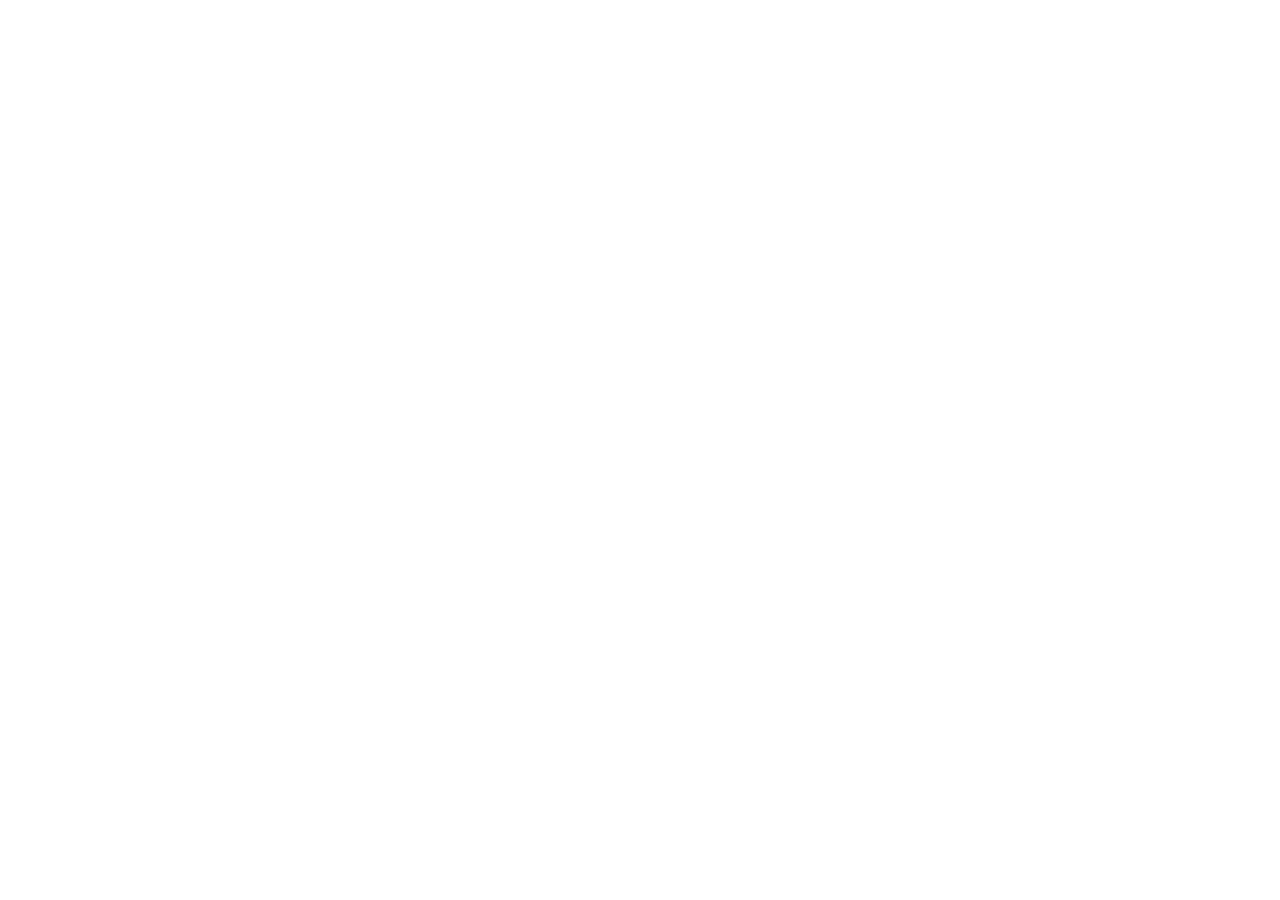
==== commit b14f5bd9: "Redirect arroyocrisha.github.io to Cloudflare Pages production site" ====
--- a/index.html
+++ b/index.html
@@ -1,72 +1,25 @@
-<!DOCTYPE html><html lang="en" class="scroll-smooth bg-[#FAF9F6] text-[#1C1C1E]"> <head><meta charset="UTF-8"><meta name="viewport" content="width=device-width, initial-scale=1.0"><link rel="icon" type="image/png" href="/logo.png"><title>Crisha Arroyo | Project Manager Portfolio</title><meta name="description" content="Explore Crisha Arroyo's portfolio featuring project management, digital operations, and cross-functional project delivery."><link rel="canonical" href="https://arroyocrisha.github.io/"><!-- Open Graph / Social Preview Meta --><meta property="og:type" content="website"><meta property="og:url" content="https://arroyocrisha.github.io/"><meta property="og:title" content="Crisha Arroyo | Project Manager Portfolio"><meta property="og:description" content="Project management, digital operations, and cross-functional project delivery."><meta name="image" property="og:image" content="https://arroyocrisha.github.io/og-preview.png"><meta property="og:image:secure_url" content="https://arroyocrisha.github.io/og-preview.png"><meta property="og:image:type" content="image/png"><meta property="og:image:width" content="1200"><meta property="og:image:height" content="630"><meta property="og:image:alt" content="Crisha Arroyo | Project Manager Portfolio"><meta property="og:site_name" content="Crisha Arroyo Portfolio"><meta name="author" content="Crisha Arroyo"><meta property="article:published_time" content="2026-11-19T00:00:00Z"><!-- Twitter / X Card Meta --><meta name="twitter:card" content="summary_large_image"><meta name="twitter:title" content="Crisha Arroyo | Project Manager Portfolio"><meta name="twitter:description" content="Project management, digital operations, and cross-functional project delivery."><meta name="twitter:image" content="https://arroyocrisha.github.io/og-preview.png"><!-- Google Fonts: Playfair Display + DM Sans --><link rel="preconnect" href="https://fonts.googleapis.com"><link rel="preconnect" href="https://fonts.gstatic.com" crossorigin><link href="https://fonts.googleapis.com/css2?family=DM+Sans:ital,opsz,wght@0,9..40,100..1000;1,9..40,100..1000&family=Playfair+Display:ital,wght@0,400..900;1,400..900&display=swap" rel="stylesheet"><!-- Schema.org JSON-LD --><script type="application/ld+json">{"@context":"https://schema.org","@type":"Person","name":"Crisha Arroyo","jobTitle":"Digital Project Manager","url":"https://arroyocrisha.github.io/","image":"https://arroyocrisha.github.io/og-preview.png","description":"Explore Crisha Arroyo's portfolio featuring project management, digital operations, and cross-functional project delivery.","knowsAbout":["Project Management","Digital Delivery","Web Development","Cross-Functional Collaboration","Technical Coordination","Agile & Scrum Methodology","Stakeholder Management"]}</script><link rel="stylesheet" href="/_astro/index.CAFVk0PS.css"></head> <body class="min-h-screen flex flex-col font-sans bg-[#FAF9F6] text-[#1C1C1E] antialiased selection:bg-stone-900 selection:text-[#FAF9F6]"> <!-- Minimalist Navigation Bar --> <header class="sticky top-0 z-50 bg-[#FAF9F6]/90 backdrop-blur-md border-b border-stone-200/80 transition-all duration-300"> <div class="max-w-6xl mx-auto px-6 sm:px-8 h-16 flex items-center justify-between"> <a href="https://arroyo-crisha-portfolio.pages.dev/" class="group flex items-center gap-3"> <img src="/logo.png" alt="Crisha Arroyo" class="h-9 w-9 object-contain rounded-full group-hover:scale-105 transition-transform duration-200"> <div class="flex flex-col"> <span class="text-sm font-semibold tracking-tight text-[#1C1C1E] group-hover:text-stone-600 transition-colors">
-Crisha Arroyo
-</span> <span class="text-[11px] text-stone-500 font-normal leading-none">
-Digital Project Manager
-</span> </div> </a> <nav class="hidden md:flex items-center gap-7 text-xs font-medium uppercase tracking-wider text-stone-600"> <a href="/#work" class="hover:text-[#1C1C1E] transition-colors">Selected Work</a> <a href="/#about" class="hover:text-[#1C1C1E] transition-colors">About</a> <a href="/#process" class="hover:text-[#1C1C1E] transition-colors">How I Work</a> <a href="/#expertise" class="hover:text-[#1C1C1E] transition-colors">Expertise</a> <a href="/#experience" class="hover:text-[#1C1C1E] transition-colors">Experience</a> <a href="/#contact" class="hover:text-[#1C1C1E] transition-colors">Contact</a> </nav> <div> <a href="https://mail.google.com/mail/?view=cm&fs=1&to=arroyoccrisha@gmail.com&su=Project%20Management%20Inquiry" data-email-prompt class="inline-flex items-center text-xs font-semibold px-4 py-2 rounded-full bg-[#1C1C1E] text-[#FAF9F6] hover:bg-stone-800 hover:-translate-y-0.5 active:translate-y-0 transition-all duration-200 shadow-xs cursor-pointer">
-Get in Touch
-</a> </div> </div> </header> <!-- Main Content Slot --> <main class="flex-grow">   <section id="top" class="pt-8 sm:pt-14 pb-12 sm:pb-16 border-b border-stone-200/80 bg-canvas"> <div class="max-w-6xl mx-auto px-6 sm:px-8"> <!-- Status Badge with Sage Accent --> <div class="inline-flex items-center gap-2 px-3.5 py-1.5 rounded-full bg-white border border-stone-200/80 shadow-2xs text-stone-700 text-xs font-medium mb-6"> <span class="w-2 h-2 rounded-full bg-sage-500 animate-pulse"></span>
-Digital Project Manager • Web Delivery & SEO
-</div> <!-- Preserved Editorial Headline (Playfair Display) --> <div> <h1 class="font-serif text-4xl sm:text-6xl md:text-7xl lg:text-8xl font-bold text-[#1C1C1E] tracking-tight leading-[1.06]">
-From ideas to execution.<br> <span class="text-stone-400 italic font-normal">From plans to progress.</span> </h1> </div> <!-- Streamlined Supporting Statement (No Repetition) --> <p class="mt-6 text-lg sm:text-2xl text-stone-700 max-w-3xl font-normal leading-relaxed">
-Digital Project Manager with a foundation in SEO and content operations at <strong>SEO Hacker</strong>. Currently managing workflows across <span class="text-[#1C1C1E] font-semibold underline decoration-sage-300 underline-offset-4">31 client accounts</span> and <span class="text-[#1C1C1E] font-semibold underline decoration-sage-300 underline-offset-4">10+ active digital projects</span>.
-</p> <!-- Two Required CTAs --> <div class="mt-8 flex flex-wrap items-center gap-4"> <a href="#work" class="inline-flex items-center gap-2 px-7 py-3.5 rounded-full bg-[#1C1C1E] text-[#FAF9F6] font-semibold text-sm hover:bg-stone-800 hover:-translate-y-0.5 active:translate-y-0 transition-all duration-200 shadow-xs">
-View My Work ↓
-</a> <a href="/Crisha_Arroyo_Resume.pdf" download="Crisha_Arroyo_Resume.pdf" class="inline-flex items-center gap-2 px-7 py-3.5 rounded-full bg-white text-[#1C1C1E] border border-stone-200 font-semibold text-sm hover:bg-stone-50 hover:border-stone-300 hover:-translate-y-0.5 active:translate-y-0 transition-all duration-200 shadow-xs"> <svg xmlns="http://www.w3.org/2000/svg" width="16" height="16" viewBox="0 0 24 24" fill="none" stroke="currentColor" stroke-width="2" stroke-linecap="round" stroke-linejoin="round" aria-hidden="true" class="w-4 h-4 shrink-0"> <path d="M21 15v4a2 2 0 0 1-2 2H5a2 2 0 0 1-2-2v-4"></path> <polyline points="7 10 12 15 17 10"></polyline> <line x1="12" y1="15" x2="12" y2="3"></line> </svg> <span>Download Resume (PDF)</span> </a> </div> <!-- Quick Metrics Strip --> <div id="hero-metrics-strip" class="mt-12 pt-8 border-t border-stone-200/80 grid grid-cols-2 md:grid-cols-4 gap-4 sm:gap-6"> <div class="p-5 rounded-2xl bg-white border border-stone-200 shadow-2xs hover:border-stone-300 hover:shadow-xs transition-all duration-200"> <div class="font-serif text-3xl sm:text-4xl font-bold text-[#1C1C1E] tracking-tight tabular-nums" aria-label="31 Client Accounts"> <span class="sr-only">31</span> <span aria-hidden="true" class="inline-grid tabular-nums"> <span class="invisible col-start-1 row-start-1 select-none pointer-events-none">31</span> <span class="col-start-1 row-start-1" data-countup-card data-target="31" data-stagger="0"><span data-countup-num>31</span></span> </span> </div> <div class="text-xs font-semibold text-stone-800 mt-1 uppercase tracking-wider">Client Accounts</div> <div class="text-[11px] text-stone-500 mt-0.5 leading-snug">Actively coordinated workflows</div> </div><div class="p-5 rounded-2xl bg-white border border-stone-200 shadow-2xs hover:border-stone-300 hover:shadow-xs transition-all duration-200"> <div class="font-serif text-3xl sm:text-4xl font-bold text-[#1C1C1E] tracking-tight tabular-nums" aria-label="10+ Digital Projects"> <span class="sr-only">10+</span> <span aria-hidden="true" class="inline-grid tabular-nums"> <span class="invisible col-start-1 row-start-1 select-none pointer-events-none">10+</span> <span class="col-start-1 row-start-1" data-countup-card data-target="10" data-stagger="120"><span data-countup-num>10</span>+</span> </span> </div> <div class="text-xs font-semibold text-stone-800 mt-1 uppercase tracking-wider">Digital Projects</div> <div class="text-[11px] text-stone-500 mt-0.5 leading-snug">Concurrently managed through launch</div> </div><div class="p-5 rounded-2xl bg-white border border-stone-200 shadow-2xs hover:border-stone-300 hover:shadow-xs transition-all duration-200"> <div class="font-serif text-3xl sm:text-4xl font-bold text-[#1C1C1E] tracking-tight tabular-nums" aria-label="3+ Yrs Agency Delivery"> <span class="sr-only">3+ Yrs</span> <span aria-hidden="true" class="inline-grid tabular-nums"> <span class="invisible col-start-1 row-start-1 select-none pointer-events-none">3+ Yrs</span> <span class="col-start-1 row-start-1" data-countup-card data-target="3" data-stagger="240"><span data-countup-num>3</span>+ Yrs</span> </span> </div> <div class="text-xs font-semibold text-stone-800 mt-1 uppercase tracking-wider">Agency Delivery</div> <div class="text-[11px] text-stone-500 mt-0.5 leading-snug">Hands-on experience at SEO Hacker</div> </div><div class="p-5 rounded-2xl bg-white border border-stone-200 shadow-2xs hover:border-stone-300 hover:shadow-xs transition-all duration-200"> <div class="font-serif text-3xl sm:text-4xl font-bold text-[#1C1C1E] tracking-tight tabular-nums" aria-label="100% End-to-End Delivery"> <span class="sr-only">100%</span> <span aria-hidden="true" class="inline-grid tabular-nums"> <span class="invisible col-start-1 row-start-1 select-none pointer-events-none">100%</span> <span class="col-start-1 row-start-1" data-countup-card data-target="100" data-stagger="360"><span data-countup-num>100</span>%</span> </span> </div> <div class="text-xs font-semibold text-stone-800 mt-1 uppercase tracking-wider">End-to-End Delivery</div> <div class="text-[11px] text-stone-500 mt-0.5 leading-snug">From sprint planning to QA &amp; cutover</div> </div> </div> </div> </section>  <section id="work" class="py-12 sm:py-16 border-b border-stone-200/80 bg-white overflow-x-hidden"> <div class="max-w-6xl mx-auto px-6 sm:px-8"> <!-- Compact Section Header + Desktop Infinite Carousel Arrow Controls --> <div class="flex flex-col lg:flex-row lg:items-end justify-between gap-4 mb-8"> <div> <p class="font-sans text-[12.5px] sm:text-[13px] uppercase tracking-wide text-sage-700 font-semibold">01 / SELECTED WORK</p> <h2 class="font-serif text-3xl sm:text-4xl font-bold text-[#1C1C1E] tracking-tight mt-1">
-Featured Digital Delivery
-</h2> </div> <!-- Elegant Previous / Next Controls (Desktop 1024px+ Only, Infinite Loop) --> <div class="hidden lg:flex items-center gap-2.5 shrink-0" aria-label="Selected Work Carousel Controls"> <button type="button" id="work-carousel-prev" aria-label="Previous project" class="w-10 h-10 rounded-full bg-[#FAF9F6] border border-stone-200 text-[#1C1C1E] flex items-center justify-center hover:bg-[#1C1C1E] hover:text-[#FAF9F6] hover:border-[#1C1C1E] active:scale-95 transition-all duration-200 focus-visible:outline-2 focus-visible:outline-offset-2 focus-visible:outline-[#1C1C1E] shadow-2xs cursor-pointer"> <svg xmlns="http://www.w3.org/2000/svg" width="17" height="17" viewBox="0 0 24 24" fill="none" stroke="currentColor" stroke-width="2" stroke-linecap="round" stroke-linejoin="round" aria-hidden="true"> <path d="m15 18-6-6 6-6"></path> </svg> </button> <button type="button" id="work-carousel-next" aria-label="Next project" class="w-10 h-10 rounded-full bg-[#FAF9F6] border border-stone-200 text-[#1C1C1E] flex items-center justify-center hover:bg-[#1C1C1E] hover:text-[#FAF9F6] hover:border-[#1C1C1E] active:scale-95 transition-all duration-200 focus-visible:outline-2 focus-visible:outline-offset-2 focus-visible:outline-[#1C1C1E] shadow-2xs cursor-pointer"> <svg xmlns="http://www.w3.org/2000/svg" width="17" height="17" viewBox="0 0 24 24" fill="none" stroke="currentColor" stroke-width="2" stroke-linecap="round" stroke-linejoin="round" aria-hidden="true"> <path d="m9 18 6-6-6-6"></path> </svg> </button> </div> </div> <!-- Carousel Viewport:
-           - Desktop (1024px+): Overflow-hidden viewport containing infinite horizontal track (~2.35 cards visible)
-           - Tablet (640px–1023px): 2-column responsive CSS Grid
-           - Mobile (<640px): 1-column vertical stack --> <div id="work-carousel-viewport" role="region" aria-label="Selected Work Projects Carousel" tabindex="0" class="lg:overflow-hidden rounded-2xl focus-visible:outline-2 focus-visible:outline-offset-4 focus-visible:outline-stone-400"> <div id="work-carousel-track" class="grid grid-cols-1 sm:grid-cols-2 gap-6 lg:flex lg:gap-6 items-stretch lg:cursor-grab lg:active:cursor-grabbing lg:select-none will-change-transform"> <article data-work-card data-card-index="0" data-project-title="Multi-Account Digital Delivery &#38; Workflow Management" class="h-full lg:h-[396px] flex flex-col justify-between rounded-2xl bg-[#FAF9F6] border border-stone-200/90 shadow-2xs hover:shadow-lg hover:border-stone-300 transition-shadow duration-300 group overflow-hidden lg:shrink-0"> <!-- Graphic Compartment (~58% of card area: 230px tall on desktop) --> <a href="/work/multi-account-delivery" tabindex="-1" aria-hidden="true" class="block relative h-[215px] lg:h-[230px] w-full bg-[#F3F1EC] border-b border-stone-200/80 overflow-hidden p-3.5 flex items-center justify-center"> <div class="w-full h-full group-hover:scale-[1.03] group-hover:-translate-y-0.5 transition-transform duration-500 ease-out flex items-center justify-center"> <svg viewBox="0 0 400 200" class="w-full h-full" fill="none" xmlns="http://www.w3.org/2000/svg" role="img" aria-label="Multi-account workflow board illustration"> <!-- Outer App Window Frame --> <rect x="4" y="4" width="392" height="192" rx="10" fill="#FFFFFF" stroke="#E2E0D8" stroke-width="1.5"></rect> <!-- Window Top Bar --> <rect x="4" y="4" width="392" height="28" rx="10" fill="#FAF9F6"></rect> <line x1="4" y1="32" x2="396" y2="32" stroke="#E7E5E4" stroke-width="1"></line> <circle cx="18" cy="18" r="3.5" fill="#D6D3CD"></circle> <circle cx="29" cy="18" r="3.5" fill="#D6D3CD"></circle> <circle cx="40" cy="18" r="3.5" fill="#1C1C1E"></circle> <text x="54" y="21" fill="#78716C" font-family="monospace" font-size="8.5" font-weight="600" letter-spacing="0.08em">PORTFOLIO DELIVERY BOARD</text> <rect x="318" y="11" width="66" height="14" rx="7" fill="#E6EDE8"></rect> <circle cx="327" cy="18" r="2.5" fill="#4D6654"></circle> <text x="334" y="21" fill="#3B4F41" font-family="monospace" font-size="7.5" font-weight="700">31 ACTIVE</text> <!-- Column 1: Triage & Scoping --> <rect x="16" y="42" width="114" height="114" rx="6" fill="#FAF9F6" stroke="#E7E5E4" stroke-width="1"></rect> <text x="24" y="55" fill="#78716C" font-family="monospace" font-size="7.5" font-weight="700">01 / SCOPING</text> <rect x="104" y="47" width="18" height="10" rx="3" fill="#E7E5E4"></rect> <text x="109" y="54.5" fill="#57534E" font-family="monospace" font-size="7" font-weight="700">08</text> <rect x="23" y="63" width="100" height="38" rx="4" fill="#FFFFFF" stroke="#E5E4DF" stroke-width="1"></rect> <rect x="29" y="69" width="34" height="5" rx="2.5" fill="#E6EDE8"></rect> <rect x="29" y="78" width="76" height="5" rx="2" fill="#1C1C1E"></rect> <rect x="29" y="87" width="52" height="4" rx="2" fill="#D6D3CD"></rect> <circle cx="111" cy="89" r="5" fill="#E7E5E4"></circle> <rect x="23" y="107" width="100" height="38" rx="4" fill="#FFFFFF" stroke="#E5E4DF" stroke-width="1"></rect> <rect x="29" y="113" width="28" height="5" rx="2.5" fill="#F3F1EC"></rect> <rect x="29" y="122" width="68" height="5" rx="2" fill="#57534E"></rect> <rect x="29" y="131" width="44" height="4" rx="2" fill="#D6D3CD"></rect> <circle cx="111" cy="133" r="5" fill="#E6EDE8"></circle> <!-- Column 2: Active Sprints (Highlighted Charcoal/Sage) --> <rect x="143" y="42" width="114" height="114" rx="6" fill="#FAF9F6" stroke="#C7D3CA" stroke-width="1.2"></rect> <text x="151" y="55" fill="#3B4F41" font-family="monospace" font-size="7.5" font-weight="700">02 / IN SPRINT</text> <rect x="231" y="47" width="18" height="10" rx="3" fill="#4D6654"></rect> <text x="236" y="54.5" fill="#FFFFFF" font-family="monospace" font-size="7" font-weight="700">14</text> <rect x="150" y="63" width="100" height="42" rx="4" fill="#1C1C1E"></rect> <rect x="156" y="70" width="40" height="5" rx="2.5" fill="#4D6654"></rect> <rect x="156" y="79" width="80" height="5" rx="2" fill="#FAF9F6"></rect> <rect x="156" y="90" width="88" height="4" rx="2" fill="#44403C"></rect> <rect x="156" y="90" width="66" height="4" rx="2" fill="#A3B8A8"></rect> <rect x="150" y="110" width="100" height="36" rx="4" fill="#FFFFFF" stroke="#E5E4DF" stroke-width="1"></rect> <rect x="156" y="117" width="72" height="5" rx="2" fill="#1C1C1E"></rect> <rect x="156" y="126" width="88" height="4" rx="2" fill="#E7E5E4"></rect> <rect x="156" y="126" width="62" height="4" rx="2" fill="#4D6654"></rect> <!-- Column 3: QA & Delivery Gate --> <rect x="270" y="42" width="114" height="114" rx="6" fill="#FAF9F6" stroke="#E7E5E4" stroke-width="1"></rect> <text x="278" y="55" fill="#78716C" font-family="monospace" font-size="7.5" font-weight="700">03 / QA GATE</text> <rect x="358" y="47" width="18" height="10" rx="3" fill="#1C1C1E"></rect> <text x="363" y="54.5" fill="#FFFFFF" font-family="monospace" font-size="7" font-weight="700">09</text> <rect x="277" y="63" width="100" height="38" rx="4" fill="#FFFFFF" stroke="#E5E4DF" stroke-width="1"></rect> <circle cx="288" cy="76" r="6" fill="#E6EDE8"></circle> <path d="M285.5 76L287.3 77.8L291 74" stroke="#3B4F41" stroke-width="1.4" stroke-linecap="round" stroke-linejoin="round"></path> <rect x="299" y="71" width="66" height="5" rx="2" fill="#1C1C1E"></rect> <rect x="299" y="80" width="46" height="4" rx="2" fill="#A8A29E"></rect> <rect x="277" y="107" width="100" height="38" rx="4" fill="#FFFFFF" stroke="#E5E4DF" stroke-width="1"></rect> <circle cx="288" cy="120" r="6" fill="#1C1C1E"></circle> <path d="M285.5 120L287.3 121.8L291 118" stroke="#FAF9F6" stroke-width="1.4" stroke-linecap="round" stroke-linejoin="round"></path> <rect x="299" y="115" width="60" height="5" rx="2" fill="#1C1C1E"></rect> <rect x="299" y="124" width="42" height="4" rx="2" fill="#A8A29E"></rect> <!-- Bottom Resource Allocation Strip --> <rect x="16" y="164" width="368" height="22" rx="5" fill="#FAF9F6" stroke="#E7E5E4" stroke-width="1"></rect> <text x="26" y="178" fill="#57534E" font-family="monospace" font-size="7.5" font-weight="700">CAPACITY LOAD</text> <rect x="104" y="172" width="190" height="6" rx="3" fill="#E7E5E4"></rect> <rect x="104" y="172" width="158" height="6" rx="3" fill="#1C1C1E"></rect> <rect x="230" y="172" width="64" height="6" rx="3" fill="#4D6654"></rect> <text x="308" y="178" fill="#1C1C1E" font-family="monospace" font-size="7.5" font-weight="700">100% ON-TRACK</text> </svg>   </div> </a> <!-- Compact Text Compartment (~42% of card area) --> <div class="p-5 pt-4 flex flex-col justify-between flex-grow"> <div class="space-y-1.5"> <!-- a. Project Category --> <div class="flex items-center justify-between gap-2"> <span class="font-sans text-[12px] sm:text-[12.5px] uppercase tracking-wide text-sage-700 font-semibold"> Agency Operations &amp; Governance </span> <span class="font-sans text-[12px] text-stone-500 font-semibold"> 01 </span> </div> <!-- b. Project Title --> <h3 class="font-serif text-lg sm:text-xl font-bold text-[#1C1C1E] group-hover:text-sage-700 transition-colors tracking-tight leading-snug line-clamp-2"> <a href="/work/multi-account-delivery" class="focus-visible:outline-none"> Multi-Account Digital Delivery &amp; Workflow Management </a> </h3> <!-- c. One Short Descriptive Sentence (13 words) --> <p class="text-stone-600 text-xs sm:text-[13px] leading-relaxed line-clamp-2"> Coordinating cross-functional workflows, resource allocation, and sprint execution across 31 concurrent client accounts. </p> </div> <!-- d. Explore Case Study Link with Arrow Icon --> <div class="pt-3 mt-2 border-t border-stone-200/70"> <a href="/work/multi-account-delivery" class="inline-flex items-center gap-1.5 text-xs font-semibold text-[#1C1C1E] group-hover:text-sage-700 transition-colors"> <span>Explore Case Study</span> <span class="inline-block group-hover:translate-x-1 transition-transform duration-300" aria-hidden="true">→</span> </a> </div> </div> </article><article data-work-card data-card-index="1" data-project-title="Website Development, Redesign &#38; Revamp Management" class="h-full lg:h-[396px] flex flex-col justify-between rounded-2xl bg-[#FAF9F6] border border-stone-200/90 shadow-2xs hover:shadow-lg hover:border-stone-300 transition-shadow duration-300 group overflow-hidden lg:shrink-0"> <!-- Graphic Compartment (~58% of card area: 230px tall on desktop) --> <a href="/work/website-redesign-launch" tabindex="-1" aria-hidden="true" class="block relative h-[215px] lg:h-[230px] w-full bg-[#F3F1EC] border-b border-stone-200/80 overflow-hidden p-3.5 flex items-center justify-center"> <div class="w-full h-full group-hover:scale-[1.03] group-hover:-translate-y-0.5 transition-transform duration-500 ease-out flex items-center justify-center">  <svg viewBox="0 0 400 200" class="w-full h-full" fill="none" xmlns="http://www.w3.org/2000/svg" role="img" aria-label="Website redesign wireframe to production launch illustration"> <!-- Background Canvas Card --> <rect x="4" y="4" width="392" height="192" rx="10" fill="#FFFFFF" stroke="#E2E0D8" stroke-width="1.5"></rect> <!-- Left Panel: Figma Wireframe Spec Blueprint --> <rect x="16" y="16" width="152" height="122" rx="7" fill="#FAF9F6" stroke="#D6D3CD" stroke-width="1.2" stroke-dasharray="3 2"></rect> <rect x="24" y="24" width="58" height="11" rx="3" fill="#E7E5E4"></rect> <text x="30" y="32" fill="#57534E" font-family="monospace" font-size="7" font-weight="700">FIGMA SPEC</text> <!-- Wireframe Hero Box --> <rect x="24" y="41" width="136" height="44" rx="4" fill="#FFFFFF" stroke="#D6D3CD" stroke-width="1"></rect> <line x1="24" y1="41" x2="160" y2="85" stroke="#E7E5E4" stroke-width="1"></line> <line x1="160" y1="41" x2="24" y2="85" stroke="#E7E5E4" stroke-width="1"></line> <rect x="64" y="55" width="56" height="16" rx="3" fill="#FAF9F6" stroke="#A8A29E" stroke-width="1"></rect> <text x="73" y="65.5" fill="#57534E" font-family="monospace" font-size="7" font-weight="700">GRID 12-COL</text> <!-- Wireframe 3-Col Cards --> <rect x="24" y="92" width="41" height="36" rx="3" fill="#FFFFFF" stroke="#D6D3CD" stroke-width="1"></rect> <rect x="71.5" y="92" width="41" height="36" rx="3" fill="#FFFFFF" stroke="#D6D3CD" stroke-width="1"></rect> <rect x="119" y="92" width="41" height="36" rx="3" fill="#FFFFFF" stroke="#D6D3CD" stroke-width="1"></rect> <!-- Center Handoff Connector Bridge --> <circle cx="192" cy="77" r="13" fill="#1C1C1E"></circle> <path d="M188 77H196M196 77L193 74M196 77L193 80" stroke="#FAF9F6" stroke-width="1.5" stroke-linecap="round" stroke-linejoin="round"></path> <!-- Right Panel: Production WordPress Browser Build --> <rect x="216" y="16" width="168" height="122" rx="7" fill="#FAF9F6" stroke="#1C1C1E" stroke-width="1.4"></rect> <rect x="216" y="16" width="168" height="20" rx="7" fill="#1C1C1E"></rect> <circle cx="226" cy="26" r="2.5" fill="#78716C"></circle> <circle cx="234" cy="26" r="2.5" fill="#78716C"></circle> <rect x="246" y="21" width="90" height="10" rx="5" fill="#292524"></rect> <text x="256" y="28.5" fill="#E7E5E4" font-family="monospace" font-size="6.5">production-cms.live</text> <rect x="344" y="21" width="32" height="10" rx="5" fill="#4D6654"></rect> <text x="350" y="28.5" fill="#FFFFFF" font-family="monospace" font-size="6.5" font-weight="700">200</text> <!-- Live Production Content Inside Mockup --> <rect x="226" y="44" width="148" height="46" rx="4" fill="#FFFFFF" stroke="#E7E5E4" stroke-width="1"></rect> <rect x="234" y="51" width="42" height="5" rx="2.5" fill="#E6EDE8"></rect> <rect x="234" y="60" width="106" height="6" rx="2" fill="#1C1C1E"></rect> <rect x="234" y="70" width="76" height="5" rx="2" fill="#A8A29E"></rect> <rect x="234" y="79" width="38" height="6" rx="3" fill="#1C1C1E"></rect> <rect x="226" y="96" width="70" height="32" rx="4" fill="#FFFFFF" stroke="#E7E5E4" stroke-width="1"></rect> <rect x="232" y="103" width="46" height="5" rx="2" fill="#1C1C1E"></rect> <rect x="232" y="112" width="56" height="4" rx="2" fill="#D6D3CD"></rect> <rect x="304" y="96" width="70" height="32" rx="4" fill="#E6EDE8" stroke="#C7D3CA" stroke-width="1"></rect> <text x="312" y="110" fill="#3B4F41" font-family="monospace" font-size="7.5" font-weight="700">42-PT QA</text> <text x="312" y="121" fill="#1C1C1E" font-family="monospace" font-size="7" font-weight="700">VERIFIED ✓</text> <!-- Bottom 4-Stage Launch Milestone Track --> <rect x="16" y="148" width="368" height="36" rx="6" fill="#FAF9F6" stroke="#E7E5E4" stroke-width="1"></rect> <line x1="48" y1="166" x2="352" y2="166" stroke="#D6D3CD" stroke-width="1.5"></line> <line x1="48" y1="166" x2="352" y2="166" stroke="#1C1C1E" stroke-width="1.5"></line> <circle cx="48" cy="166" r="6" fill="#1C1C1E"></circle> <text x="33" y="180" fill="#57534E" font-family="monospace" font-size="7" font-weight="700">M1 SPEC</text> <circle cx="149" cy="166" r="6" fill="#1C1C1E"></circle> <text x="132" y="180" fill="#57534E" font-family="monospace" font-size="7" font-weight="700">M2 BUILD</text> <circle cx="250" cy="166" r="6" fill="#4D6654"></circle> <text x="231" y="180" fill="#3B4F41" font-family="monospace" font-size="7" font-weight="700">M3 STAGING</text> <circle cx="352" cy="166" r="6" fill="#1C1C1E"></circle> <path d="M349.5 166L351.2 167.8L354.5 164.5" stroke="#FFFFFF" stroke-width="1.3" stroke-linecap="round" stroke-linejoin="round"></path> <text x="328" y="180" fill="#1C1C1E" font-family="monospace" font-size="7" font-weight="700">M4 LAUNCH</text> </svg>  </div> </a> <!-- Compact Text Compartment (~42% of card area) --> <div class="p-5 pt-4 flex flex-col justify-between flex-grow"> <div class="space-y-1.5"> <!-- a. Project Category --> <div class="flex items-center justify-between gap-2"> <span class="font-sans text-[12px] sm:text-[12.5px] uppercase tracking-wide text-sage-700 font-semibold"> Web Development &amp; Digital Delivery </span> <span class="font-sans text-[12px] text-stone-500 font-semibold"> 02 </span> </div> <!-- b. Project Title --> <h3 class="font-serif text-lg sm:text-xl font-bold text-[#1C1C1E] group-hover:text-sage-700 transition-colors tracking-tight leading-snug line-clamp-2"> <a href="/work/website-redesign-launch" class="focus-visible:outline-none"> Website Development, Redesign &amp; Revamp Management </a> </h3> <!-- c. One Short Descriptive Sentence (13 words) --> <p class="text-stone-600 text-xs sm:text-[13px] leading-relaxed line-clamp-2"> Managing website projects from requirements assessment and design planning to development coordination and delivery. </p> </div> <!-- d. Explore Case Study Link with Arrow Icon --> <div class="pt-3 mt-2 border-t border-stone-200/70"> <a href="/work/website-redesign-launch" class="inline-flex items-center gap-1.5 text-xs font-semibold text-[#1C1C1E] group-hover:text-sage-700 transition-colors"> <span>Explore Case Study</span> <span class="inline-block group-hover:translate-x-1 transition-transform duration-300" aria-hidden="true">→</span> </a> </div> </div> </article><article data-work-card data-card-index="2" data-project-title="Landing Page &#38; SEO Project Delivery" class="h-full lg:h-[396px] flex flex-col justify-between rounded-2xl bg-[#FAF9F6] border border-stone-200/90 shadow-2xs hover:shadow-lg hover:border-stone-300 transition-shadow duration-300 group overflow-hidden lg:shrink-0"> <!-- Graphic Compartment (~58% of card area: 230px tall on desktop) --> <a href="/work/landing-page-seo-delivery" tabindex="-1" aria-hidden="true" class="block relative h-[215px] lg:h-[230px] w-full bg-[#F3F1EC] border-b border-stone-200/80 overflow-hidden p-3.5 flex items-center justify-center"> <div class="w-full h-full group-hover:scale-[1.03] group-hover:-translate-y-0.5 transition-transform duration-500 ease-out flex items-center justify-center">   <svg viewBox="0 0 400 200" class="w-full h-full" fill="none" xmlns="http://www.w3.org/2000/svg" role="img" aria-label="Landing page content hierarchy and technical SEO schema architecture"> <!-- Outer Card Frame --> <rect x="4" y="4" width="392" height="192" rx="10" fill="#FFFFFF" stroke="#E2E0D8" stroke-width="1.5"></rect> <!-- Left: Content Architecture Tree (Hub -> 3 Landing Pages) --> <!-- Root Pillar Node --> <rect x="64" y="18" width="136" height="34" rx="6" fill="#1C1C1E"></rect> <text x="80" y="33" fill="#A3B8A8" font-family="monospace" font-size="7" font-weight="700">CORE PILLAR HUB</text> <rect x="80" y="39" width="96" height="5" rx="2.5" fill="#FAF9F6"></rect> <!-- Orthogonal Tree Connectors --> <line x1="132" y1="52" x2="132" y2="70" stroke="#1C1C1E" stroke-width="1.5"></line> <line x1="52" y1="70" x2="212" y2="70" stroke="#1C1C1E" stroke-width="1.5"></line> <line x1="52" y1="70" x2="52" y2="84" stroke="#1C1C1E" stroke-width="1.5"></line> <line x1="132" y1="70" x2="132" y2="84" stroke="#1C1C1E" stroke-width="1.5"></line> <line x1="212" y1="70" x2="212" y2="84" stroke="#1C1C1E" stroke-width="1.5"></line> <!-- Child Landing Page Node 1 --> <rect x="16" y="84" width="72" height="62" rx="5" fill="#FAF9F6" stroke="#D6D3CD" stroke-width="1.2"></rect> <rect x="23" y="92" width="32" height="8" rx="2" fill="#E6EDE8"></rect> <text x="26" y="98.5" fill="#3B4F41" font-family="monospace" font-size="6.5" font-weight="700">LP-01</text> <rect x="23" y="106" width="56" height="5" rx="2" fill="#1C1C1E"></rect> <rect x="23" y="115" width="44" height="4" rx="2" fill="#A8A29E"></rect> <rect x="23" y="124" width="56" height="14" rx="3" fill="#FFFFFF" stroke="#E7E5E4" stroke-width="1"></rect> <!-- Child Landing Page Node 2 --> <rect x="96" y="84" width="72" height="62" rx="5" fill="#FAF9F6" stroke="#4D6654" stroke-width="1.4"></rect> <rect x="103" y="92" width="32" height="8" rx="2" fill="#4D6654"></rect> <text x="106" y="98.5" fill="#FFFFFF" font-family="monospace" font-size="6.5" font-weight="700">LP-02</text> <rect x="103" y="106" width="56" height="5" rx="2" fill="#1C1C1E"></rect> <rect x="103" y="115" width="44" height="4" rx="2" fill="#A8A29E"></rect> <rect x="103" y="124" width="56" height="14" rx="3" fill="#E6EDE8"></rect> <!-- Child Landing Page Node 3 --> <rect x="176" y="84" width="72" height="62" rx="5" fill="#FAF9F6" stroke="#D6D3CD" stroke-width="1.2"></rect> <rect x="183" y="92" width="32" height="8" rx="2" fill="#E6EDE8"></rect> <text x="186" y="98.5" fill="#3B4F41" font-family="monospace" font-size="6.5" font-weight="700">LP-03</text> <rect x="183" y="106" width="56" height="5" rx="2" fill="#1C1C1E"></rect> <rect x="183" y="115" width="44" height="4" rx="2" fill="#A8A29E"></rect> <rect x="183" y="124" width="56" height="14" rx="3" fill="#FFFFFF" stroke="#E7E5E4" stroke-width="1"></rect> <!-- Right Panel: Technical SEO & Schema QA Inspector --> <rect x="262" y="18" width="122" height="164" rx="7" fill="#FAF9F6" stroke="#E2E0D8" stroke-width="1.2"></rect> <text x="274" y="34" fill="#1C1C1E" font-family="monospace" font-size="8" font-weight="700">SEO &amp; SCHEMA QA</text> <line x1="262" y1="41" x2="384" y2="41" stroke="#E7E5E4" stroke-width="1"></line> <rect x="272" y="50" width="102" height="24" rx="4" fill="#FFFFFF" stroke="#E5E4DF" stroke-width="1"></rect> <circle cx="283" cy="62" r="5" fill="#1C1C1E"></circle> <path d="M281 62L282.5 63.5L285.5 60.5" stroke="#FFFFFF" stroke-width="1.2" stroke-linecap="round"></path> <text x="293" y="65" fill="#1C1C1E" font-family="monospace" font-size="7.5" font-weight="700">H1–H3 Hierarchy</text> <rect x="272" y="80" width="102" height="24" rx="4" fill="#FFFFFF" stroke="#E5E4DF" stroke-width="1"></rect> <circle cx="283" cy="92" r="5" fill="#4D6654"></circle> <path d="M281 92L282.5 93.5L285.5 90.5" stroke="#FFFFFF" stroke-width="1.2" stroke-linecap="round"></path> <text x="293" y="95" fill="#1C1C1E" font-family="monospace" font-size="7.5" font-weight="700">JSON-LD Schema</text> <rect x="272" y="110" width="102" height="24" rx="4" fill="#FFFFFF" stroke="#E5E4DF" stroke-width="1"></rect> <circle cx="283" cy="122" r="5" fill="#1C1C1E"></circle> <path d="M281 122L282.5 123.5L285.5 120.5" stroke="#FFFFFF" stroke-width="1.2" stroke-linecap="round"></path> <text x="293" y="125" fill="#1C1C1E" font-family="monospace" font-size="7.5" font-weight="700">AEO / GEO Intent</text> <rect x="272" y="144" width="102" height="26" rx="5" fill="#1C1C1E"></rect> <text x="285" y="160" fill="#FAF9F6" font-family="monospace" font-size="7.5" font-weight="700">INDEX READY ✓</text> <!-- Bottom Editorial Delivery Bar under Tree --> <rect x="16" y="156" width="232" height="26" rx="5" fill="#FAF9F6" stroke="#E7E5E4" stroke-width="1"></rect> <text x="26" y="172" fill="#57534E" font-family="monospace" font-size="7.5" font-weight="700">EDITORIAL PIPELINE</text> <rect x="130" y="166" width="106" height="6" rx="3" fill="#E6EDE8"></rect> <rect x="130" y="166" width="92" height="6" rx="3" fill="#4D6654"></rect> </svg> </div> </a> <!-- Compact Text Compartment (~42% of card area) --> <div class="p-5 pt-4 flex flex-col justify-between flex-grow"> <div class="space-y-1.5"> <!-- a. Project Category --> <div class="flex items-center justify-between gap-2"> <span class="font-sans text-[12px] sm:text-[12.5px] uppercase tracking-wide text-sage-700 font-semibold"> Organic Search &amp; Content Operations </span> <span class="font-sans text-[12px] text-stone-500 font-semibold"> 03 </span> </div> <!-- b. Project Title --> <h3 class="font-serif text-lg sm:text-xl font-bold text-[#1C1C1E] group-hover:text-sage-700 transition-colors tracking-tight leading-snug line-clamp-2"> <a href="/work/landing-page-seo-delivery" class="focus-visible:outline-none"> Landing Page &amp; SEO Project Delivery </a> </h3> <!-- c. One Short Descriptive Sentence (13 words) --> <p class="text-stone-600 text-xs sm:text-[13px] leading-relaxed line-clamp-2"> Directing search-optimized landing page delivery, content architecture, and structured technical SEO quality assurance. </p> </div> <!-- d. Explore Case Study Link with Arrow Icon --> <div class="pt-3 mt-2 border-t border-stone-200/70"> <a href="/work/landing-page-seo-delivery" class="inline-flex items-center gap-1.5 text-xs font-semibold text-[#1C1C1E] group-hover:text-sage-700 transition-colors"> <span>Explore Case Study</span> <span class="inline-block group-hover:translate-x-1 transition-transform duration-300" aria-hidden="true">→</span> </a> </div> </div> </article> </div> </div> <!-- Centered Minimalist Draggable Progress Bar (Desktop 1024px+ Only, 220px wide) --> <div class="hidden lg:flex flex-col items-center justify-center mt-8"> <div id="work-scrollbar-track" role="slider" tabindex="0" aria-label="Project carousel position" aria-valuemin="1" aria-valuemax="3" aria-valuenow="1" aria-valuetext="Project 1 of 3: Multi-Account Digital Delivery &#38; Workflow Management" class="relative w-[220px] h-1.5 rounded-full bg-stone-200 overflow-hidden cursor-pointer select-none touch-none focus-visible:outline-2 focus-visible:outline-offset-4 focus-visible:outline-[#1C1C1E]"> <div id="work-scrollbar-thumb" class="absolute top-0 left-0 h-full rounded-full bg-[#1C1C1E] hover:bg-sage-700 transition-colors cursor-grab active:cursor-grabbing will-change-transform" style="width: 33.33%;"></div> <div id="work-scrollbar-thumb-wrap" aria-hidden="true" class="absolute top-0 left-0 h-full rounded-full bg-[#1C1C1E] pointer-events-none will-change-transform" style="width: 33.33%; transform: translate3d(-220px, 0, 0);"></div> </div> </div> </div> </section>  <section id="about" class="py-14 sm:py-20 border-b border-stone-200/80 bg-canvas"> <div class="max-w-6xl mx-auto px-6 sm:px-8"> <div class="grid md:grid-cols-12 gap-10 lg:gap-14 items-center"> <!-- Framed Portrait on Left (Natural Image Proportions) --> <div class="md:col-span-5 flex justify-center md:justify-start"> <div class="relative w-full max-w-sm"> <div class="absolute -inset-2 bg-stone-100 rounded-3xl -rotate-1 border border-stone-200/70 -z-10"></div> <div class="p-2 sm:p-2.5 bg-white rounded-2xl border border-stone-200 shadow-md shadow-stone-200/40"> <div class="overflow-hidden rounded-xl bg-stone-50"> <img src="/crisha-arroyo.jpg" alt="Crisha Arroyo - Digital Project Manager" class="w-full h-auto aspect-[4/5] object-cover object-top hover:scale-[1.02] transition-transform duration-500" loading="lazy"> </div> <div class="pt-3 pb-1 px-2 flex items-center justify-between text-xs"> <span class="font-serif font-bold text-[#1C1C1E] tracking-tight">Crisha Arroyo</span> <span class="font-sans text-[12px] text-sage-700 font-semibold uppercase tracking-wide">Digital PM</span> </div> </div> </div> </div> <!-- Editorial Content on Right --> <div class="md:col-span-7 space-y-5"> <div> <p class="font-sans text-[12.5px] sm:text-[13px] uppercase tracking-wide text-sage-700 font-semibold">02 / ABOUT ME</p> <h2 class="font-serif text-3xl sm:text-4xl lg:text-5xl font-bold text-[#1C1C1E] tracking-tight leading-tight mt-1">
-A little about the person behind the projects.
-</h2> </div> <p class="text-base sm:text-lg text-stone-700 leading-relaxed font-normal">
-Hi, I'm Crisha — a Digital Project Manager who enjoys bringing structure to ideas and helping teams turn plans into results.
-</p> <p class="text-sm sm:text-base text-stone-600 leading-relaxed">
-My background started in content and SEO, where I developed a strong foundation in communication, strategy, and attention to detail. Over time, I transitioned into project management, coordinating designers, developers, and SEO specialists to bring digital projects from planning to launch.
-</p> <div class="p-6 sm:p-7 rounded-xl bg-white border border-stone-200 border-l-4 border-l-sage-600 shadow-2xs"> <p class="font-sans not-italic font-medium text-[15.5px] sm:text-[17.5px] text-[#1C1C1E] leading-[1.6]">
-"I believe successful project management isn't just about meeting deadlines. It's about keeping people aligned, anticipating challenges, and making sure everyone has what they need to do their best work."
-</p> </div> <!-- Three Subtle Expertise Tags --> <div class="pt-2 flex flex-wrap gap-2.5"> <span class="px-3.5 py-1.5 rounded-full bg-white text-[#1C1C1E] text-xs font-medium border border-stone-200/80 shadow-2xs hover:border-sage-400 transition-colors">
-Digital Project Management
-</span> <span class="px-3.5 py-1.5 rounded-full bg-white text-[#1C1C1E] text-xs font-medium border border-stone-200/80 shadow-2xs hover:border-sage-400 transition-colors">
-Cross-Functional Collaboration
-</span> <span class="px-3.5 py-1.5 rounded-full bg-white text-[#1C1C1E] text-xs font-medium border border-stone-200/80 shadow-2xs hover:border-sage-400 transition-colors">
-Web Project Delivery
-</span> </div> </div> </div> </div> </section>  <section id="process" class="py-14 sm:py-20 border-b border-stone-200/80 bg-white"> <div class="max-w-6xl mx-auto px-6 sm:px-8"> <div class="max-w-2xl mb-12"> <p class="font-sans text-[12.5px] sm:text-[13px] uppercase tracking-wide text-sage-700 font-semibold">03 / HOW I WORK</p> <h2 class="font-serif text-3xl sm:text-5xl font-bold text-[#1C1C1E] tracking-tight mt-1">
-The 7-Stage Delivery Workflow
-</h2> <p class="mt-3 text-stone-600 text-base leading-relaxed">
-How I coordinate multidisciplinary squads from initial brief to post-launch optimization—without friction.
-</p> </div> <!-- 7-Stage Horizontal / Grid Stepper --> <div class="grid sm:grid-cols-2 lg:grid-cols-4 gap-4"> <div class="p-6 rounded-2xl bg-[#FAF9F6] border border-stone-200 hover:border-stone-400 hover:shadow-xs transition-all duration-200 flex flex-col justify-between"> <div> <div class="flex items-center justify-between mb-3"> <span class="font-sans text-xs font-semibold text-sage-700">01</span> <span class="font-sans text-[11.5px] font-semibold text-stone-500 uppercase tracking-normal">Requirements &amp; Feasibility</span> </div> <h4 class="font-serif text-lg font-bold text-[#1C1C1E] mb-2">Discovery &amp; Alignment</h4> <p class="text-xs text-stone-600 leading-relaxed">Clarify business goals, extract technical prerequisites, and align cross-functional leads on deliverables before work begins.</p> </div> </div><div class="p-6 rounded-2xl bg-[#FAF9F6] border border-stone-200 hover:border-stone-400 hover:shadow-xs transition-all duration-200 flex flex-col justify-between"> <div> <div class="flex items-center justify-between mb-3"> <span class="font-sans text-xs font-semibold text-sage-700">02</span> <span class="font-sans text-[11.5px] font-semibold text-stone-500 uppercase tracking-normal">Timelines &amp; Capacity</span> </div> <h4 class="font-serif text-lg font-bold text-[#1C1C1E] mb-2">Planning &amp; Scoping</h4> <p class="text-xs text-stone-600 leading-relaxed">Map dependencies, break initiatives into milestone deliverables, negotiate realistic estimates, and allocate team capacity.</p> </div> </div><div class="p-6 rounded-2xl bg-[#FAF9F6] border border-stone-200 hover:border-stone-400 hover:shadow-xs transition-all duration-200 flex flex-col justify-between"> <div> <div class="flex items-center justify-between mb-3"> <span class="font-sans text-xs font-semibold text-sage-700">03</span> <span class="font-sans text-[11.5px] font-semibold text-stone-500 uppercase tracking-normal">Design-Dev Handoff</span> </div> <h4 class="font-serif text-lg font-bold text-[#1C1C1E] mb-2">Design Coordination</h4> <p class="text-xs text-stone-600 leading-relaxed">Facilitate wireframe walkthroughs between UI/UX designers and engineers to ensure components are responsive and feasible.</p> </div> </div><div class="p-6 rounded-2xl bg-[#FAF9F6] border border-stone-200 hover:border-stone-400 hover:shadow-xs transition-all duration-200 flex flex-col justify-between"> <div> <div class="flex items-center justify-between mb-3"> <span class="font-sans text-xs font-semibold text-sage-700">04</span> <span class="font-sans text-[11.5px] font-semibold text-stone-500 uppercase tracking-normal">Blocker Resolution</span> </div> <h4 class="font-serif text-lg font-bold text-[#1C1C1E] mb-2">Development Sprints</h4> <p class="text-xs text-stone-600 leading-relaxed">Coordinate active builds, run daily standups, protect teams from scope creep, and solve cross-system dependencies.</p> </div> </div> </div> <div class="grid sm:grid-cols-3 gap-4 mt-4"> <div class="p-6 rounded-2xl bg-[#FAF9F6] border border-stone-200 hover:border-stone-400 hover:shadow-xs transition-all duration-200 flex flex-col justify-between"> <div> <div class="flex items-center justify-between mb-3"> <span class="font-sans text-xs font-semibold text-sage-700">05</span> <span class="font-sans text-[11.5px] font-semibold text-stone-500 uppercase tracking-normal">Pre-Launch Gate</span> </div> <h4 class="font-serif text-lg font-bold text-[#1C1C1E] mb-2">Quality Assurance</h4> <p class="text-xs text-stone-600 leading-relaxed">Lead end-to-end staging checks covering responsive rendering, form submissions, technical SEO tags, and tracking.</p> </div> </div><div class="p-6 rounded-2xl bg-[#FAF9F6] border border-stone-200 hover:border-stone-400 hover:shadow-xs transition-all duration-200 flex flex-col justify-between"> <div> <div class="flex items-center justify-between mb-3"> <span class="font-sans text-xs font-semibold text-sage-700">06</span> <span class="font-sans text-[11.5px] font-semibold text-stone-500 uppercase tracking-normal">Cutover Execution</span> </div> <h4 class="font-serif text-lg font-bold text-[#1C1C1E] mb-2">Production Launch</h4> <p class="text-xs text-stone-600 leading-relaxed">Execute launch runbooks, manage DNS and SSL transitions, and verify live environments with zero unplanned downtime.</p> </div> </div><div class="p-6 rounded-2xl bg-[#FAF9F6] border border-stone-200 hover:border-stone-400 hover:shadow-xs transition-all duration-200 flex flex-col justify-between"> <div> <div class="flex items-center justify-between mb-3"> <span class="font-sans text-xs font-semibold text-sage-700">07</span> <span class="font-sans text-[11.5px] font-semibold text-stone-500 uppercase tracking-normal">Retrospective &amp; Monitoring</span> </div> <h4 class="font-serif text-lg font-bold text-[#1C1C1E] mb-2">Post-Launch Review</h4> <p class="text-xs text-stone-600 leading-relaxed">Monitor initial crawl and analytics indexing, resolve early client feedback, and conduct sprint retrospectives.</p> </div> </div> </div> </div> </section>  <section id="expertise" class="py-14 sm:py-20 border-b border-stone-200/80 bg-canvas"> <div class="max-w-6xl mx-auto px-6 sm:px-8"> <div class="max-w-2xl mb-12"> <p class="font-sans text-[12.5px] sm:text-[13px] uppercase tracking-wide text-sage-700 font-semibold">04 / EXPERTISE & TOOLS</p> <h2 class="font-serif text-3xl sm:text-5xl font-bold text-[#1C1C1E] tracking-tight mt-1">
-Core Capabilities & Confirmed Stacks
-</h2> <p class="mt-3 text-stone-600 text-base leading-relaxed">
-Grouped by delivery function. Only platforms and frameworks confirmed in active daily operations.
-</p> </div> <div class="grid md:grid-cols-3 gap-6"> <div class="p-8 rounded-2xl bg-white border border-stone-200 shadow-2xs hover:border-stone-300 transition-all duration-200 flex flex-col justify-between"> <div> <h3 class="font-serif text-xl font-bold text-[#1C1C1E] mb-2">Project Management &amp; Governance</h3> <p class="text-xs text-stone-500 mb-6 leading-relaxed">Structuring sprint velocity, balancing team workload, and tracking deliverables.</p> <div class="space-y-3"> <div class="p-3 rounded-xl bg-[#FAF9F6] border border-stone-200/80 flex items-center justify-between text-xs"> <span class="font-semibold text-stone-900">Jira Software</span> <span class="text-xs text-stone-600 font-sans font-medium">Sprint backlogs &amp; task boards</span> </div><div class="p-3 rounded-xl bg-[#FAF9F6] border border-stone-200/80 flex items-center justify-between text-xs"> <span class="font-semibold text-stone-900">Linear</span> <span class="text-xs text-stone-600 font-sans font-medium">Lightweight issue tracking</span> </div><div class="p-3 rounded-xl bg-[#FAF9F6] border border-stone-200/80 flex items-center justify-between text-xs"> <span class="font-semibold text-stone-900">Asana</span> <span class="text-xs text-stone-600 font-sans font-medium">Milestone &amp; content calendars</span> </div><div class="p-3 rounded-xl bg-[#FAF9F6] border border-stone-200/80 flex items-center justify-between text-xs"> <span class="font-semibold text-stone-900">Confluence</span> <span class="text-xs text-stone-600 font-sans font-medium">PRDs, specifications &amp; runbooks</span> </div> </div> </div> </div><div class="p-8 rounded-2xl bg-white border border-stone-200 shadow-2xs hover:border-stone-300 transition-all duration-200 flex flex-col justify-between"> <div> <h3 class="font-serif text-xl font-bold text-[#1C1C1E] mb-2">Web Delivery &amp; Architecture</h3> <p class="text-xs text-stone-500 mb-6 leading-relaxed">Fluency with modern web development stacks, design systems, and hosting.</p> <div class="space-y-3"> <div class="p-3 rounded-xl bg-[#FAF9F6] border border-stone-200/80 flex items-center justify-between text-xs"> <span class="font-semibold text-stone-900">WordPress</span> <span class="text-xs text-stone-600 font-sans font-medium">CMS builds &amp; content architecture</span> </div><div class="p-3 rounded-xl bg-[#FAF9F6] border border-stone-200/80 flex items-center justify-between text-xs"> <span class="font-semibold text-stone-900">Figma</span> <span class="text-xs text-stone-600 font-sans font-medium">Design specs &amp; token handoffs</span> </div><div class="p-3 rounded-xl bg-[#FAF9F6] border border-stone-200/80 flex items-center justify-between text-xs"> <span class="font-semibold text-stone-900">Cloudflare Pages</span> <span class="text-xs text-stone-600 font-sans font-medium">Edge hosting &amp; deployments</span> </div><div class="p-3 rounded-xl bg-[#FAF9F6] border border-stone-200/80 flex items-center justify-between text-xs"> <span class="font-semibold text-stone-900">Technical SEO QA</span> <span class="text-xs text-stone-600 font-sans font-medium">Schema, canonicals &amp; redirect mapping</span> </div> </div> </div> </div><div class="p-8 rounded-2xl bg-white border border-stone-200 shadow-2xs hover:border-stone-300 transition-all duration-200 flex flex-col justify-between"> <div> <h3 class="font-serif text-xl font-bold text-[#1C1C1E] mb-2">Collaboration &amp; Operations</h3> <p class="text-xs text-stone-500 mb-6 leading-relaxed">Maintaining transparent stakeholder communication and resource oversight.</p> <div class="space-y-3"> <div class="p-3 rounded-xl bg-[#FAF9F6] border border-stone-200/80 flex items-center justify-between text-xs"> <span class="font-semibold text-stone-900">Hubstaff</span> <span class="text-xs text-stone-600 font-sans font-medium">Workload tracking &amp; capacity planning</span> </div><div class="p-3 rounded-xl bg-[#FAF9F6] border border-stone-200/80 flex items-center justify-between text-xs"> <span class="font-semibold text-stone-900">Microsoft Excel</span> <span class="text-xs text-stone-600 font-sans font-medium">Data modeling &amp; delivery tracking</span> </div><div class="p-3 rounded-xl bg-[#FAF9F6] border border-stone-200/80 flex items-center justify-between text-xs"> <span class="font-semibold text-stone-900">Slack &amp; Loom</span> <span class="text-xs text-stone-600 font-sans font-medium">Asynchronous team communication</span> </div><div class="p-3 rounded-xl bg-[#FAF9F6] border border-stone-200/80 flex items-center justify-between text-xs"> <span class="font-semibold text-stone-900">Google Workspace</span> <span class="text-xs text-stone-600 font-sans font-medium">Documentation &amp; client sharing</span> </div> </div> </div> </div> </div> </div> </section>  <section id="experience" class="py-14 sm:py-20 border-b border-stone-200/80 bg-white"> <div class="max-w-6xl mx-auto px-6 sm:px-8"> <div class="grid lg:grid-cols-12 gap-12 items-start"> <!-- Condensed Vertical Experience Timeline (8 Cols) --> <div class="lg:col-span-7 space-y-8"> <div> <p class="font-sans text-[12.5px] sm:text-[13px] uppercase tracking-wide text-sage-700 font-semibold">05 / EXPERIENCE</p> <h2 class="font-serif text-3xl sm:text-4xl font-bold text-[#1C1C1E] tracking-tight mt-1">
-Work History
-</h2> <p class="mt-2 text-stone-600 text-sm leading-relaxed">
-Demonstrated progression from editorial operations to agency digital project management.
-</p> </div> <div class="relative pl-6 sm:pl-8 border-l border-stone-200 space-y-8"> <div class="relative group"> <!-- Timeline Dot Indicator --> <div class="absolute -left-[31px] sm:-left-[39px] top-1.5 w-3.5 h-3.5 rounded-full bg-white border-2 border-[#1C1C1E] group-hover:bg-sage-600 transition-colors"></div> <div class="flex flex-wrap items-baseline justify-between gap-2"> <h3 class="font-serif text-xl font-bold text-[#1C1C1E]">Project Manager</h3> <span class="text-xs font-sans text-sage-800 bg-sage-50 px-2.5 py-0.5 rounded border border-sage-200 font-semibold">Jun 2025 – Present · 1 yr 6 mos</span> </div> <p class="text-xs font-medium text-stone-500 mt-0.5">SEO Hacker • Parañaque, NCR, Philippines</p> <ul class="mt-3 space-y-1.5 text-xs sm:text-sm text-stone-600"> <li class="flex items-start gap-2"> <span class="text-sage-600 mt-1 shrink-0">•</span> <span class="leading-relaxed">Manage project delivery across 31 client accounts and 10+ concurrent digital initiatives.</span> </li><li class="flex items-start gap-2"> <span class="text-sage-600 mt-1 shrink-0">•</span> <span class="leading-relaxed">Plan timelines, negotiate scope estimates, and allocate cross-functional design, SEO, and dev capacity.</span> </li><li class="flex items-start gap-2"> <span class="text-sage-600 mt-1 shrink-0">•</span> <span class="leading-relaxed">Manage delivery risks, client revisions, sprint blockers, and stakeholder updates.</span> </li><li class="flex items-start gap-2"> <span class="text-sage-600 mt-1 shrink-0">•</span> <span class="leading-relaxed">Oversee end-to-end QA, SEO validation checks, and website launch cutovers.</span> </li> </ul> </div><div class="relative group"> <!-- Timeline Dot Indicator --> <div class="absolute -left-[31px] sm:-left-[39px] top-1.5 w-3.5 h-3.5 rounded-full bg-white border-2 border-[#1C1C1E] group-hover:bg-sage-600 transition-colors"></div> <div class="flex flex-wrap items-baseline justify-between gap-2"> <h3 class="font-serif text-xl font-bold text-[#1C1C1E]">SEO Content Writer</h3> <span class="text-xs font-sans text-sage-800 bg-sage-50 px-2.5 py-0.5 rounded border border-sage-200 font-semibold">Aug 2023 – May 2025 · 1 yr 10 mos</span> </div> <p class="text-xs font-medium text-stone-500 mt-0.5">SEO Hacker • Parañaque, NCR, Philippines</p> <ul class="mt-3 space-y-1.5 text-xs sm:text-sm text-stone-600"> <li class="flex items-start gap-2"> <span class="text-sage-600 mt-1 shrink-0">•</span> <span class="leading-relaxed">Authored and optimized high-intent organic content across multiple enterprise client campaigns.</span> </li><li class="flex items-start gap-2"> <span class="text-sage-600 mt-1 shrink-0">•</span> <span class="leading-relaxed">Collaborated with SEO and technical leads to improve content architecture and internal linking.</span> </li><li class="flex items-start gap-2"> <span class="text-sage-600 mt-1 shrink-0">•</span> <span class="leading-relaxed">Transitioned into Project Management following proven cross-functional execution and coordination.</span> </li> </ul> </div><div class="relative group"> <!-- Timeline Dot Indicator --> <div class="absolute -left-[31px] sm:-left-[39px] top-1.5 w-3.5 h-3.5 rounded-full bg-white border-2 border-[#1C1C1E] group-hover:bg-sage-600 transition-colors"></div> <div class="flex flex-wrap items-baseline justify-between gap-2"> <h3 class="font-serif text-xl font-bold text-[#1C1C1E]">Managing Editor (Progressed from Sports &amp; News Editor)</h3> <span class="text-xs font-sans text-sage-800 bg-sage-50 px-2.5 py-0.5 rounded border border-sage-200 font-semibold">Aug 2020 – Aug 2023 · 3 yrs 1 mo</span> </div> <p class="text-xs font-medium text-stone-500 mt-0.5">Tolentine Star (University Publication) • Bacolod, Philippines</p> <ul class="mt-3 space-y-1.5 text-xs sm:text-sm text-stone-600"> <li class="flex items-start gap-2"> <span class="text-sage-600 mt-1 shrink-0">•</span> <span class="leading-relaxed">Directed end-to-end publication production, print schedules, and team assignments.</span> </li><li class="flex items-start gap-2"> <span class="text-sage-600 mt-1 shrink-0">•</span> <span class="leading-relaxed">Rose through consecutive editorial promotions: News &amp; Sports Editor → Newspaper Editor → Managing Editor.</span> </li> </ul> </div><div class="relative group"> <!-- Timeline Dot Indicator --> <div class="absolute -left-[31px] sm:-left-[39px] top-1.5 w-3.5 h-3.5 rounded-full bg-white border-2 border-[#1C1C1E] group-hover:bg-sage-600 transition-colors"></div> <div class="flex flex-wrap items-baseline justify-between gap-2"> <h3 class="font-serif text-xl font-bold text-[#1C1C1E]">Communications &amp; Media Intern</h3> <span class="text-xs font-sans text-sage-800 bg-sage-50 px-2.5 py-0.5 rounded border border-sage-200 font-semibold">2022 – 2023</span> </div> <p class="text-xs font-medium text-stone-500 mt-0.5">Provincial Information Office &amp; Aksyon Radyo • Negros Occidental, Philippines</p> <ul class="mt-3 space-y-1.5 text-xs sm:text-sm text-stone-600"> <li class="flex items-start gap-2"> <span class="text-sage-600 mt-1 shrink-0">•</span> <span class="leading-relaxed">Contributed to Panaad sa Negros festival PR workforce, digital content, and admin tasks.</span> </li><li class="flex items-start gap-2"> <span class="text-sage-600 mt-1 shrink-0">•</span> <span class="leading-relaxed">Assisted broadcast radio newsroom reporting and news translation at Aksyon Radyo.</span> </li> </ul> </div> </div> </div> <!-- Compact Education & Credentials (5 Cols) --> <div class="lg:col-span-5 space-y-6"> <div> <p class="font-sans text-[12.5px] sm:text-[13px] uppercase tracking-wide text-sage-700 font-semibold">CREDENTIALS</p> <h2 class="font-serif text-2xl sm:text-3xl font-bold text-[#1C1C1E] tracking-tight mt-1">
-Education & Certifications
-</h2> </div> <div class="space-y-4"> <div class="p-5 rounded-2xl bg-[#FAF9F6] border border-stone-200 hover:border-stone-300 transition-colors"> <span class="text-xs font-sans font-semibold text-sage-700 uppercase tracking-normal block mb-1">2019 – 2023</span> <h4 class="font-serif font-bold text-sm text-[#1C1C1E]">BS in Mass Communication / Media Studies</h4> <p class="text-xs text-stone-600 mt-0.5">University of Negros Occidental - Recoletos</p> <p class="text-xs font-sans font-medium text-stone-500 mt-2 pt-2 border-t border-stone-200/70">Managing Editor, Tolentine Star</p> </div><div class="p-5 rounded-2xl bg-[#FAF9F6] border border-stone-200 hover:border-stone-300 transition-colors"> <span class="text-xs font-sans font-semibold text-sage-700 uppercase tracking-normal block mb-1">Issued Jan 2026</span> <h4 class="font-serif font-bold text-sm text-[#1C1C1E]">Fundamentals of Project Management</h4> <p class="text-xs text-stone-600 mt-0.5">Alison</p> <p class="text-xs font-sans font-medium text-stone-500 mt-2 pt-2 border-t border-stone-200/70">Credential ID: 124831653823</p> </div><div class="p-5 rounded-2xl bg-[#FAF9F6] border border-stone-200 hover:border-stone-300 transition-colors"> <span class="text-xs font-sans font-semibold text-sage-700 uppercase tracking-normal block mb-1">Issued Feb 2025</span> <h4 class="font-serif font-bold text-sm text-[#1C1C1E]">Advanced Lead Generation Strategies</h4> <p class="text-xs text-stone-600 mt-0.5">Alison</p> <p class="text-xs font-sans font-medium text-stone-500 mt-2 pt-2 border-t border-stone-200/70">Credential ID: AC-7178-31653823</p> </div><div class="p-5 rounded-2xl bg-[#FAF9F6] border border-stone-200 hover:border-stone-300 transition-colors"> <span class="text-xs font-sans font-semibold text-sage-700 uppercase tracking-normal block mb-1">Dec 2020</span> <h4 class="font-serif font-bold text-sm text-[#1C1C1E]">Excellent Trainee Award</h4> <p class="text-xs text-stone-600 mt-0.5">KDB Foundation</p> <p class="text-xs font-sans font-medium text-stone-500 mt-2 pt-2 border-t border-stone-200/70">Honors &amp; Leadership Recognition</p> </div> </div> </div> </div> </div> </section>  <section id="contact" class="py-18 sm:py-24 bg-canvas"> <div class="max-w-4xl mx-auto px-6 sm:px-8 text-center"> <span class="inline-block px-3.5 py-1 rounded-full bg-white border border-stone-200 text-sage-800 text-[12.5px] sm:text-[13px] font-sans font-semibold uppercase tracking-wide mb-5">
-06 / GET IN TOUCH
-</span> <h2 class="font-serif text-3xl sm:text-5xl md:text-6xl font-bold text-[#1C1C1E] tracking-tight leading-tight">
-Ready to bring structure and momentum<br> <span class="text-stone-400 italic font-normal">to your digital projects?</span> </h2> <p class="mt-5 text-stone-600 text-base max-w-xl mx-auto leading-relaxed">
-Currently managing 31 client accounts and open to discussing technology project management, web delivery, and cross-functional leadership opportunities.
-</p> <div class="mt-8 flex flex-wrap justify-center items-center gap-4"> <a href="https://mail.google.com/mail/?view=cm&fs=1&to=arroyoccrisha@gmail.com&su=Project%20Management%20Inquiry" data-email-prompt class="px-7 py-3.5 rounded-full bg-[#1C1C1E] text-[#FAF9F6] font-semibold text-sm hover:bg-stone-800 hover:-translate-y-0.5 active:translate-y-0 transition-all duration-200 shadow-md cursor-pointer">
-Send an Email (arroyoccrisha@gmail.com)
-</a> <a href="https://www.linkedin.com/in/arroyoccrisha/" target="_blank" rel="noopener noreferrer" class="px-7 py-3.5 rounded-full bg-white text-[#1C1C1E] border border-stone-200 font-semibold text-sm hover:bg-stone-50 hover:border-stone-300 hover:-translate-y-0.5 active:translate-y-0 transition-all duration-200 shadow-xs">
-Connect on LinkedIn ↗
-</a> </div> </div> </section> <script type="module" src="/_astro/index.astro_astro_type_script_index_0_lang.BFspnsY5.js"></script>  </main> <!-- Refined Minimalist Footer --> <footer class="border-t border-stone-200/80 bg-[#FAF9F6] py-14 text-stone-500 text-sm"> <div class="max-w-6xl mx-auto px-6 sm:px-8 flex flex-col md:flex-row items-start md:items-center justify-between gap-8"> <a href="https://arroyo-crisha-portfolio.pages.dev/" class="group flex items-center gap-3"> <img src="/logo.png" alt="Crisha Arroyo" class="h-8 w-8 object-contain rounded-full group-hover:scale-105 transition-transform duration-200"> <div> <p class="font-semibold text-[#1C1C1E] text-sm tracking-tight group-hover:text-stone-600 transition-colors">Crisha Arroyo</p> <p class="text-xs text-stone-500">Digital Project Manager • Cross-Functional Collaboration & Delivery</p> </div> </a> <div class="flex flex-wrap items-center gap-6 text-xs font-medium text-stone-600"> <a href="https://www.linkedin.com/in/arroyoccrisha/" target="_blank" rel="noopener noreferrer" class="hover:text-[#1C1C1E] transition-colors">LinkedIn</a> <a href="https://github.com/arroyocrisha" target="_blank" rel="noopener noreferrer" class="hover:text-[#1C1C1E] transition-colors">GitHub</a> <a href="https://mail.google.com/mail/?view=cm&fs=1&to=arroyoccrisha@gmail.com&su=Project%20Management%20Inquiry" data-email-prompt class="hover:text-[#1C1C1E] transition-colors cursor-pointer">
-Email
-</a> <a href="#top" class="text-stone-900 font-semibold hover:underline transition-all">Back to Top ↑</a> </div> </div> </footer> <!-- Instant Email Compose Prompt Modal --> <div id="email-prompt-modal" role="dialog" aria-modal="true" aria-labelledby="email-prompt-title" aria-hidden="true" class="fixed inset-0 z-[100] hidden items-center justify-center p-4 sm:p-6 bg-[#1C1C1E]/50 backdrop-blur-xs opacity-0 transition-opacity duration-200"> <div id="email-prompt-dialog" class="relative w-full max-w-lg rounded-2xl bg-[#FAF9F6] border border-stone-200/90 shadow-2xl p-6 sm:p-8 text-[#1C1C1E] scale-95 transition-transform duration-200"> <!-- Top Header --> <div class="flex items-start justify-between gap-4 pb-4 border-b border-stone-200"> <div> <p class="text-[11px] font-mono uppercase tracking-widest text-sage-600 font-semibold">DIRECT MESSAGE</p> <h3 id="email-prompt-title" class="font-serif text-2xl font-bold text-[#1C1C1E] tracking-tight mt-0.5">
-Send an Email to Crisha
-</h3> </div> <button type="button" id="email-prompt-close" aria-label="Close email prompt" class="w-8 h-8 rounded-full bg-white border border-stone-200 text-stone-500 hover:text-[#1C1C1E] hover:border-stone-300 flex items-center justify-center transition-colors cursor-pointer">
-✕
-</button> </div> <!-- Recipient Row with Copy Button --> <div class="mt-4 flex items-center justify-between gap-3 p-3 rounded-xl bg-white border border-stone-200/90 text-xs"> <div class="flex items-center gap-2 truncate"> <span class="font-mono uppercase text-[10px] text-stone-400 font-semibold">To:</span> <span class="font-mono font-semibold text-[#1C1C1E] truncate">arroyoccrisha@gmail.com</span> </div> <button type="button" id="email-prompt-copy" class="shrink-0 px-2.5 py-1 rounded-md bg-stone-100 hover:bg-stone-200 text-stone-700 font-mono text-[11px] font-semibold transition-colors cursor-pointer">
-Copy Email
-</button> </div> <!-- Quick Subject & Message Fields --> <div class="mt-4 space-y-3"> <div> <label for="email-prompt-subject" class="block font-mono text-[10px] uppercase tracking-wider text-stone-500 font-semibold mb-1">
-Subject
-</label> <input type="text" id="email-prompt-subject" value="Project Management Inquiry — Crisha Arroyo" class="w-full px-3.5 py-2 rounded-xl bg-white border border-stone-200 text-xs sm:text-sm text-[#1C1C1E] focus:outline-none focus:border-[#1C1C1E] transition-colors"> </div> <div> <label for="email-prompt-body" class="block font-mono text-[10px] uppercase tracking-wider text-stone-500 font-semibold mb-1">
-Message
-</label> <textarea id="email-prompt-body" rows="3" placeholder="Hi Crisha, I'd love to connect regarding a project management opportunity..." class="w-full px-3.5 py-2.5 rounded-xl bg-white border border-stone-200 text-xs sm:text-sm text-[#1C1C1E] focus:outline-none focus:border-[#1C1C1E] transition-colors resize-none"></textarea> </div> </div> <!-- Action Buttons: Gmail (Works in any browser) + Default Mail App (Outlook/Apple Mail) --> <div class="mt-6 flex flex-col sm:flex-row items-stretch sm:items-center gap-3"> <button type="button" id="email-send-gmail" class="flex-1 inline-flex items-center justify-center gap-2 px-5 py-3 rounded-full bg-[#1C1C1E] text-[#FAF9F6] text-xs font-semibold hover:bg-sage-700 transition-colors shadow-xs cursor-pointer"> <span>Compose in Gmail</span> <span aria-hidden="true">↗</span> </button> <button type="button" id="email-send-mailto" class="flex-1 inline-flex items-center justify-center gap-2 px-5 py-3 rounded-full bg-white text-[#1C1C1E] border border-stone-200 text-xs font-semibold hover:bg-stone-50 hover:border-stone-300 transition-colors cursor-pointer"> <span>Open Mail App</span> <span aria-hidden="true">✉</span> </button> </div> <div class="mt-3 flex items-center justify-center gap-4 text-[11px] text-stone-500"> <span>Or send via:</span> <button type="button" id="email-send-outlook" class="underline hover:text-[#1C1C1E] transition-colors cursor-pointer">
-Outlook Web ↗
-</button> <button type="button" id="email-send-yahoo" class="underline hover:text-[#1C1C1E] transition-colors cursor-pointer">
-Yahoo Mail ↗
-</button> </div> </div> </div> <script type="module">(()=>{const c="arroyoccrisha@gmail.com",t=document.getElementById("email-prompt-modal"),s=document.getElementById("email-prompt-dialog"),m=document.getElementById("email-prompt-close"),a=document.getElementById("email-prompt-copy"),r=document.getElementById("email-prompt-subject"),l=document.getElementById("email-prompt-body"),p=document.getElementById("email-send-gmail"),u=document.getElementById("email-send-mailto"),y=document.getElementById("email-send-outlook"),b=document.getElementById("email-send-yahoo");if(!t||!s)return;const i=()=>{const e=(r?.value||"Project Management Inquiry").trim(),o=(l?.value||"").trim();return{subject:e,body:o}},I=()=>{t.classList.remove("hidden"),t.classList.add("flex"),t.setAttribute("aria-hidden","false"),window.requestAnimationFrame(()=>{t.classList.remove("opacity-0"),t.classList.add("opacity-100"),s.classList.remove("scale-95"),s.classList.add("scale-100")}),window.setTimeout(()=>l?.focus(),60)},n=()=>{t.classList.remove("opacity-100"),t.classList.add("opacity-0"),s.classList.remove("scale-100"),s.classList.add("scale-95"),t.setAttribute("aria-hidden","true"),window.setTimeout(()=>{t.classList.remove("flex"),t.classList.add("hidden")},180)};document.querySelectorAll("[data-email-prompt]").forEach(e=>{e.addEventListener("click",o=>{o.preventDefault(),I()})}),m?.addEventListener("click",n),t.addEventListener("click",e=>{e.target===t&&n()}),window.addEventListener("keydown",e=>{e.key==="Escape"&&!t.classList.contains("hidden")&&n()}),a?.addEventListener("click",async()=>{try{await navigator.clipboard.writeText(c),a&&(a.textContent="Copied ✓",window.setTimeout(()=>{a.textContent="Copy Email"},2e3))}catch{}}),p?.addEventListener("click",()=>{const{subject:e,body:o}=i(),d=`https://mail.google.com/mail/?view=cm&fs=1&to=${encodeURIComponent(c)}&su=${encodeURIComponent(e)}&body=${encodeURIComponent(o)}`;window.open(d,"_blank","noopener,noreferrer"),n()}),u?.addEventListener("click",()=>{const{subject:e,body:o}=i();window.location.href=`mailto:${c}?subject=${encodeURIComponent(e)}&body=${encodeURIComponent(o)}`,n()}),y?.addEventListener("click",()=>{const{subject:e,body:o}=i(),d=`https://outlook.office.com/mail/deeplink/compose?to=${encodeURIComponent(c)}&subject=${encodeURIComponent(e)}&body=${encodeURIComponent(o)}`;window.open(d,"_blank","noopener,noreferrer"),n()}),b?.addEventListener("click",()=>{const{subject:e,body:o}=i(),d=`https://compose.mail.yahoo.com/?to=${encodeURIComponent(c)}&subj=${encodeURIComponent(e)}&body=${encodeURIComponent(o)}`;window.open(d,"_blank","noopener,noreferrer"),n()})})();</script> </body> </html>+<!doctype html>
+<html lang="en">
+  <head>
+    <meta charset="UTF-8" />
+    <meta name="viewport" content="width=device-width, initial-scale=1.0" />
+    <title>Crisha Arroyo | Project Manager Portfolio</title>
+    <meta name="description" content="Explore Crisha Arroyo's portfolio featuring project management, digital operations, and cross-functional project delivery." />
+    <link rel="canonical" href="https://arroyo-crisha-portfolio.pages.dev/" />
+    <meta property="og:type" content="website" />
+    <meta property="og:url" content="https://arroyo-crisha-portfolio.pages.dev/" />
+    <meta property="og:title" content="Crisha Arroyo | Project Manager Portfolio" />
+    <meta property="og:description" content="Project management, digital operations, and cross-functional project delivery." />
+    <meta property="og:image" content="https://arroyo-crisha-portfolio.pages.dev/og-preview.png" />
+    <meta property="og:image:width" content="1200" />
+    <meta property="og:image:height" content="630" />
+    <meta name="twitter:card" content="summary_large_image" />
+    <meta http-equiv="refresh" content="0; url=https://arroyo-crisha-portfolio.pages.dev/" />
+    <script>
+      window.location.replace("https://arroyo-crisha-portfolio.pages.dev/" + window.location.pathname.replace(/^\//, "") + window.location.search + window.location.hash);
+    </script>
+  </head>
+  <body style="font-family: system-ui, sans-serif; background: #F8F6F1; color: #2D3430; display: grid; place-items: center; min-height: 100vh; margin: 0;">
+    <p>Redirecting to <a href="https://arroyo-crisha-portfolio.pages.dev/" style="color: #C4775D; font-weight: 600;">Crisha Arroyo Portfolio</a>…</p>
+  </body>
+</html>
